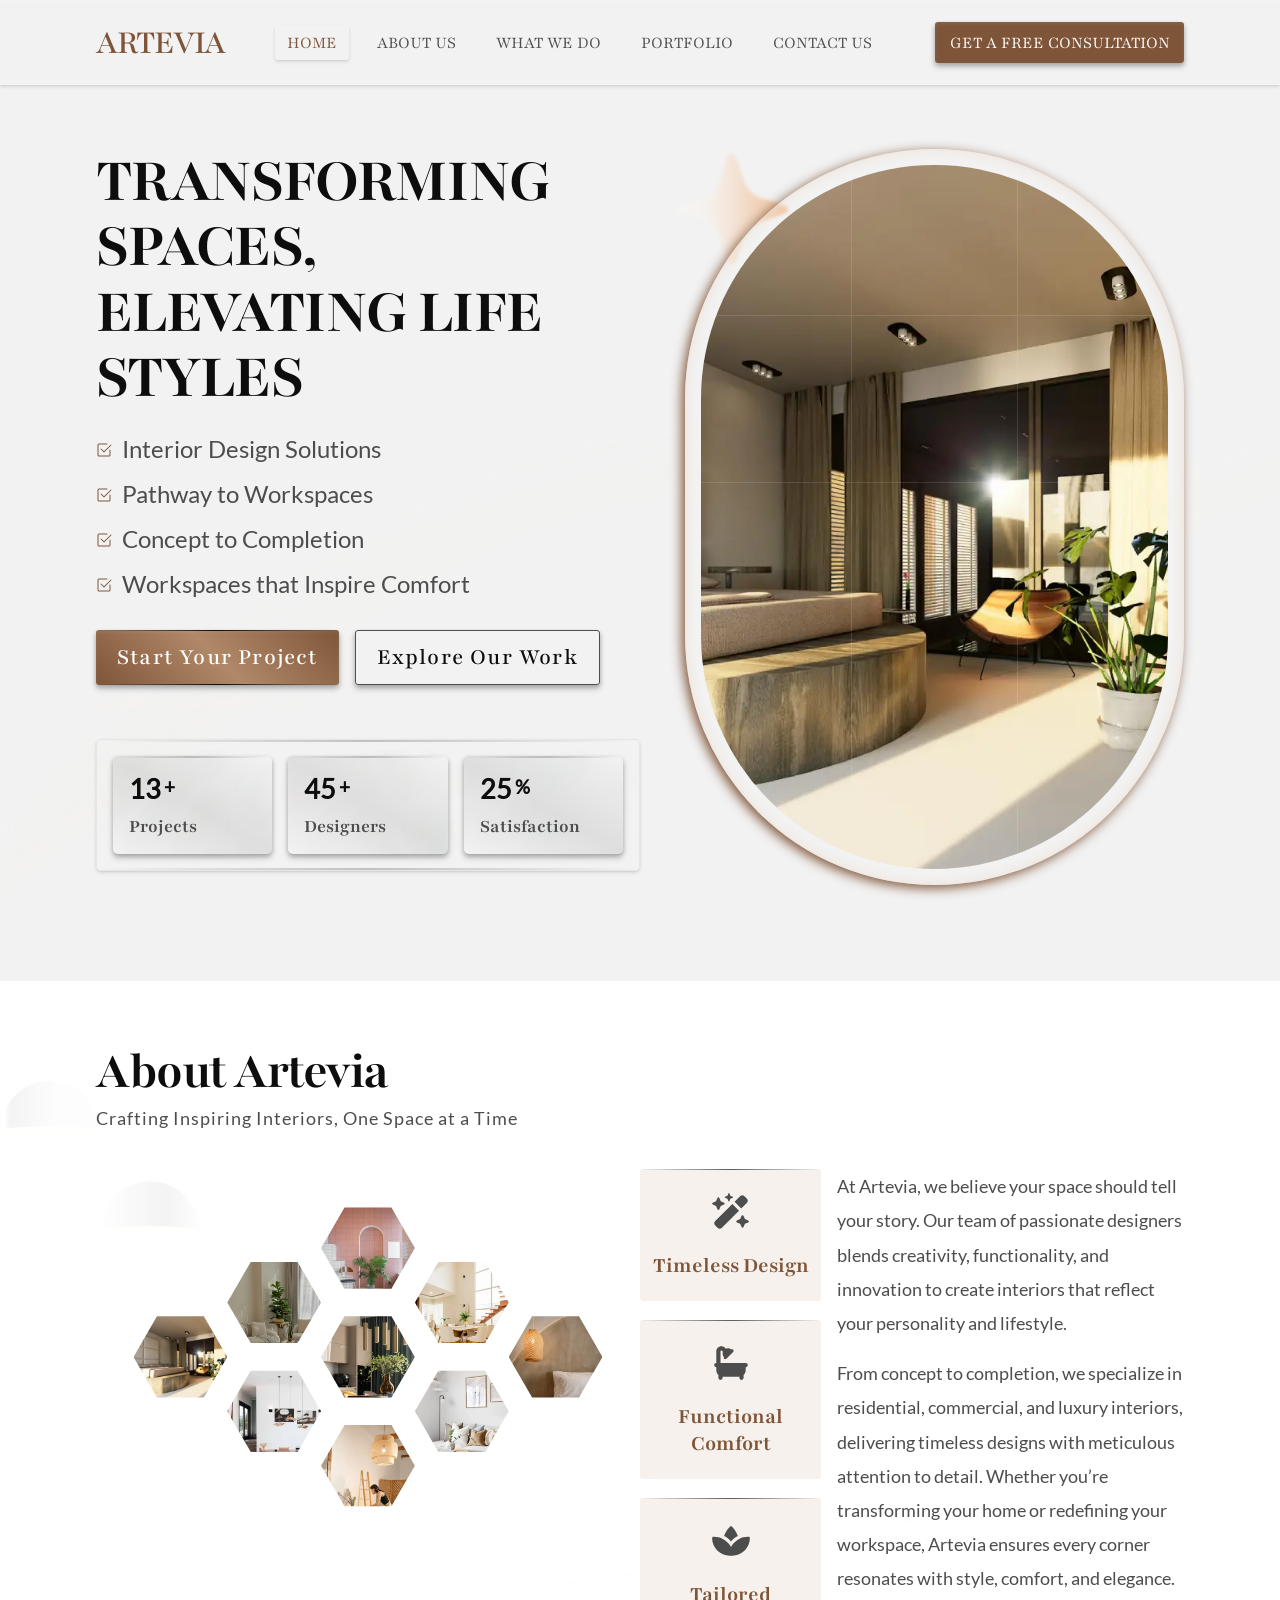
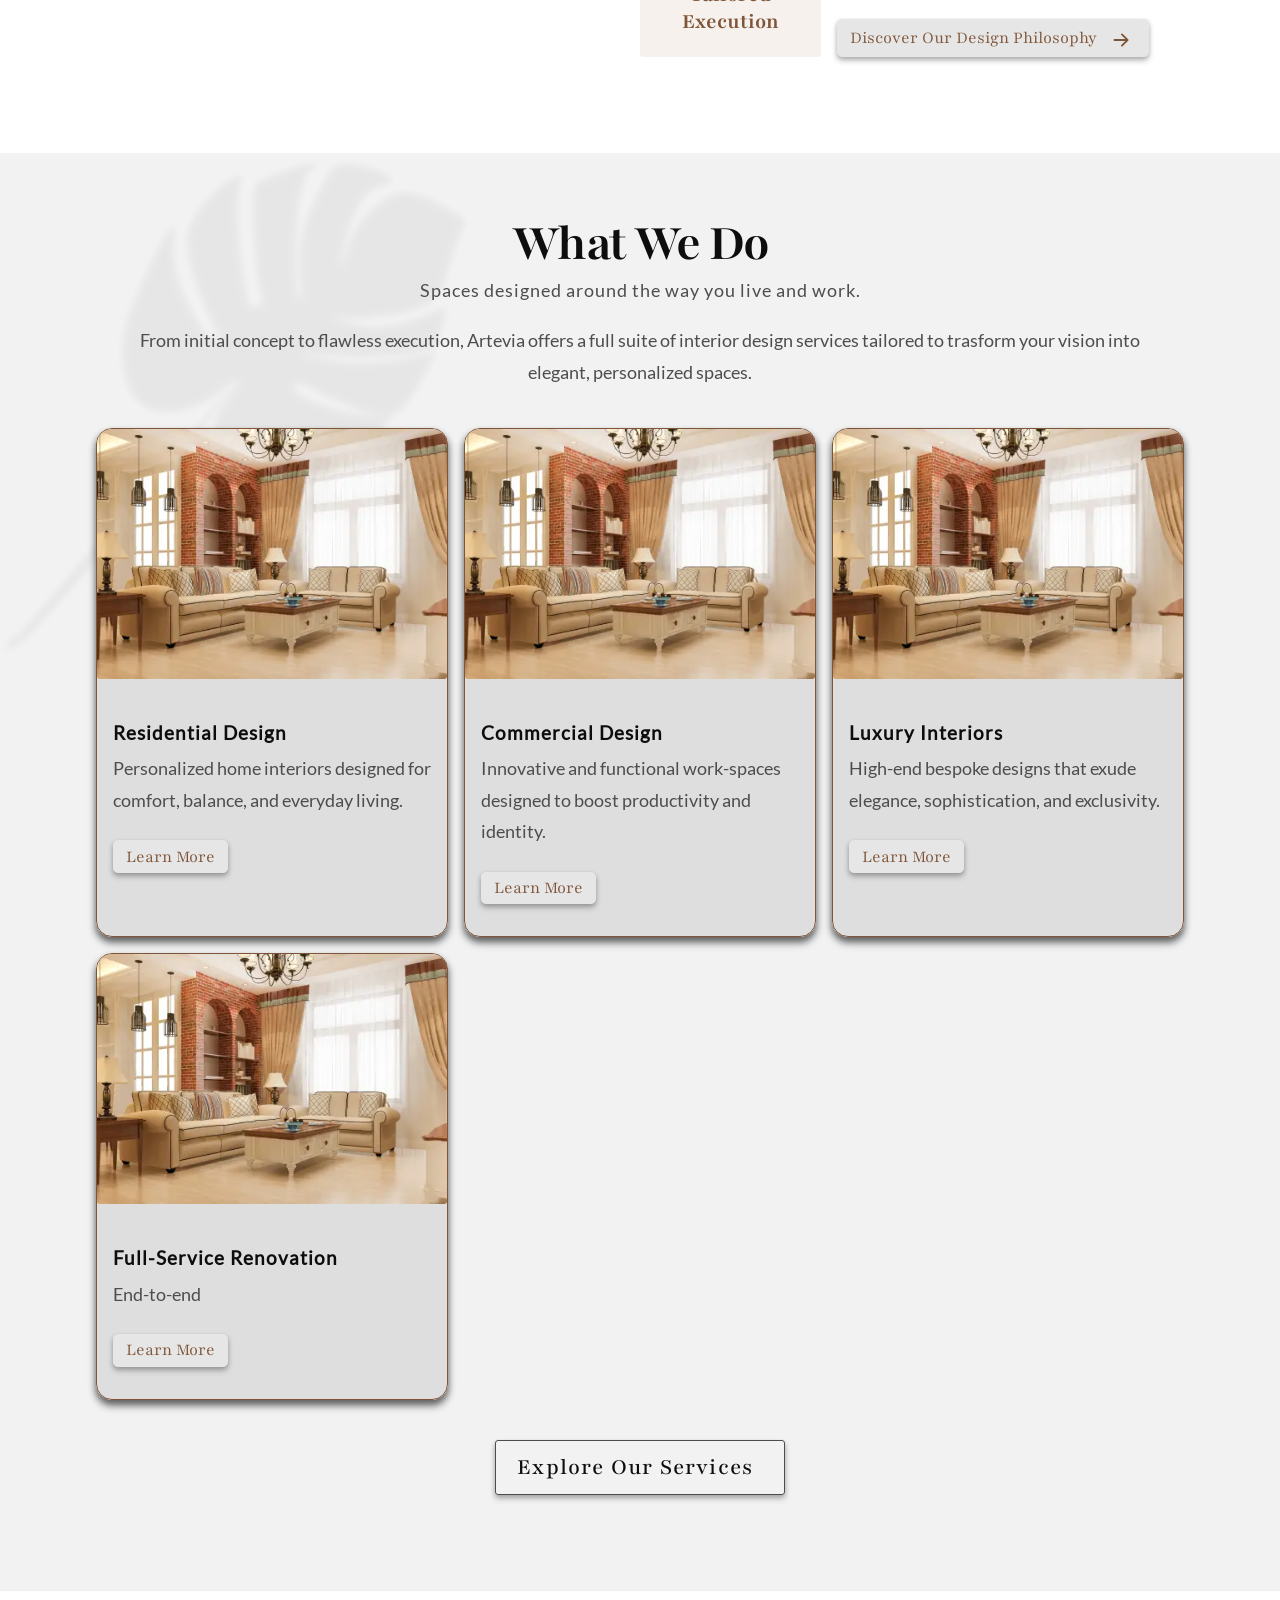
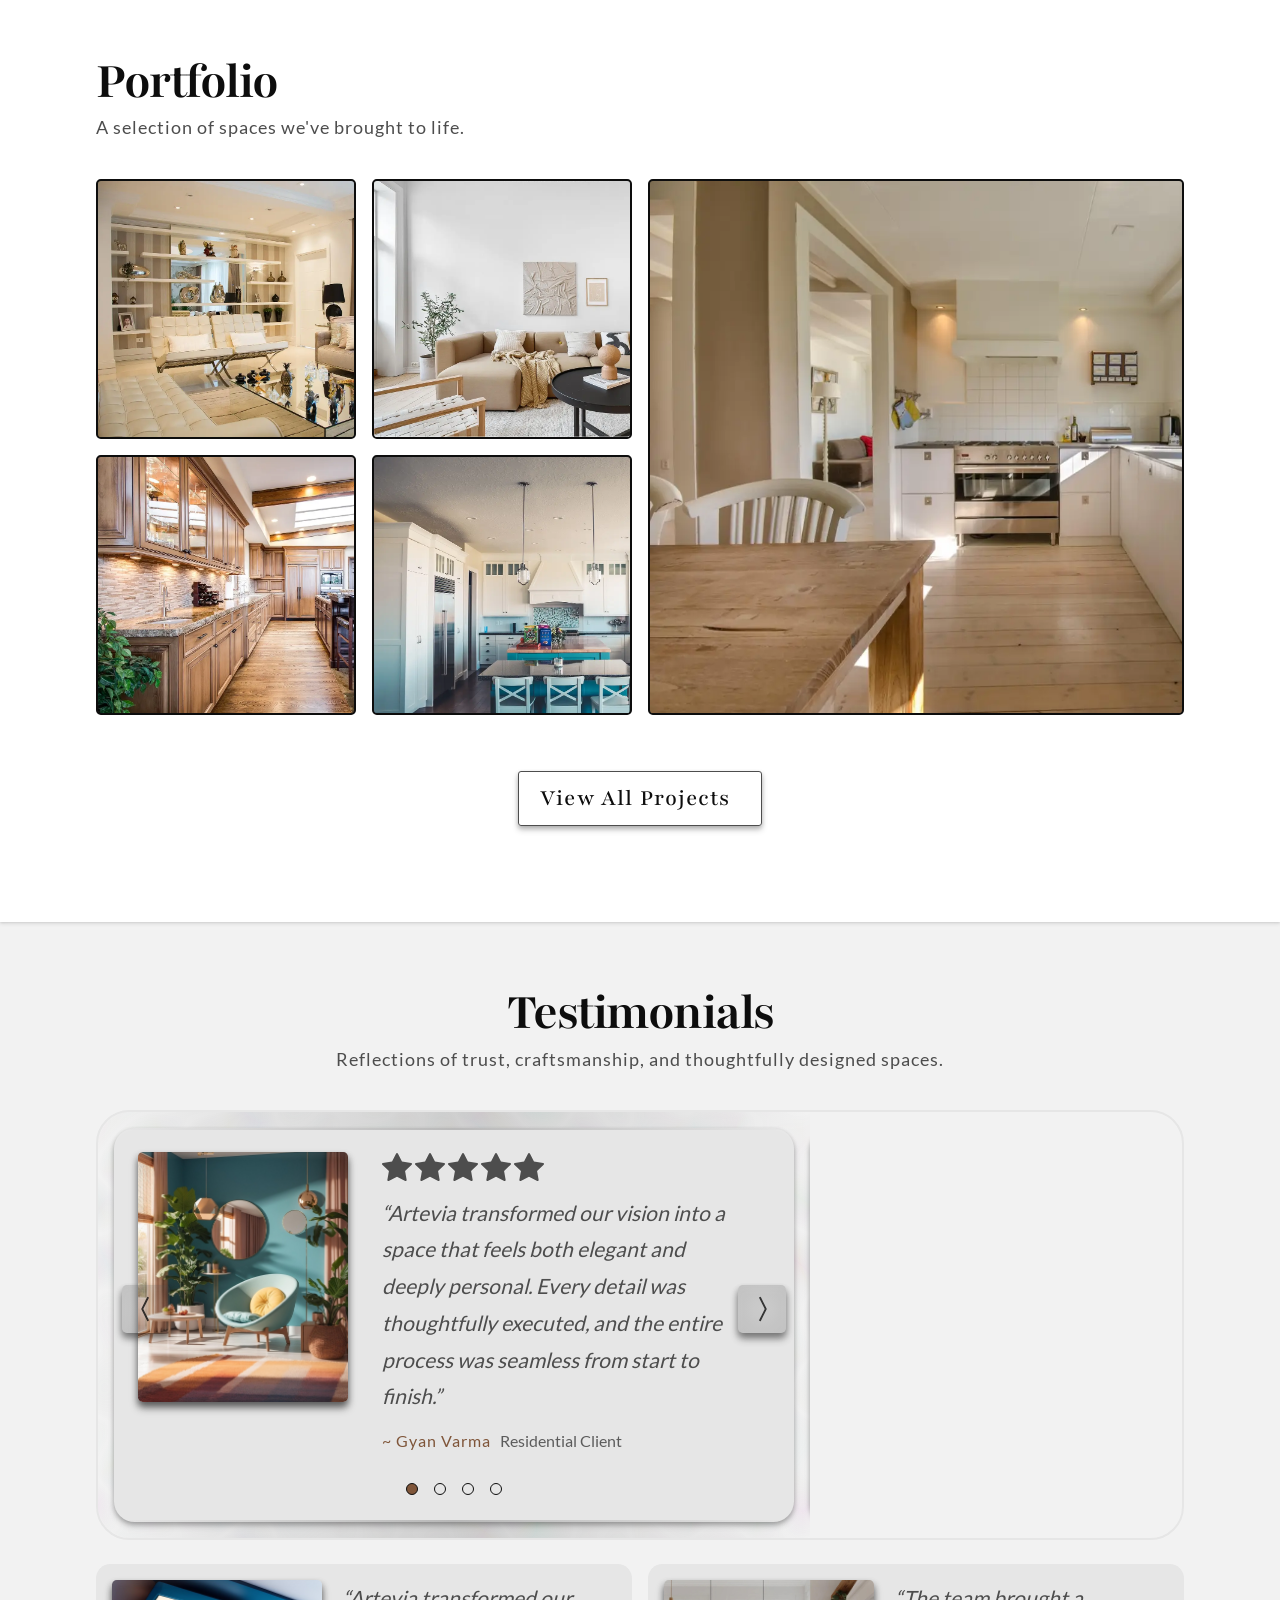
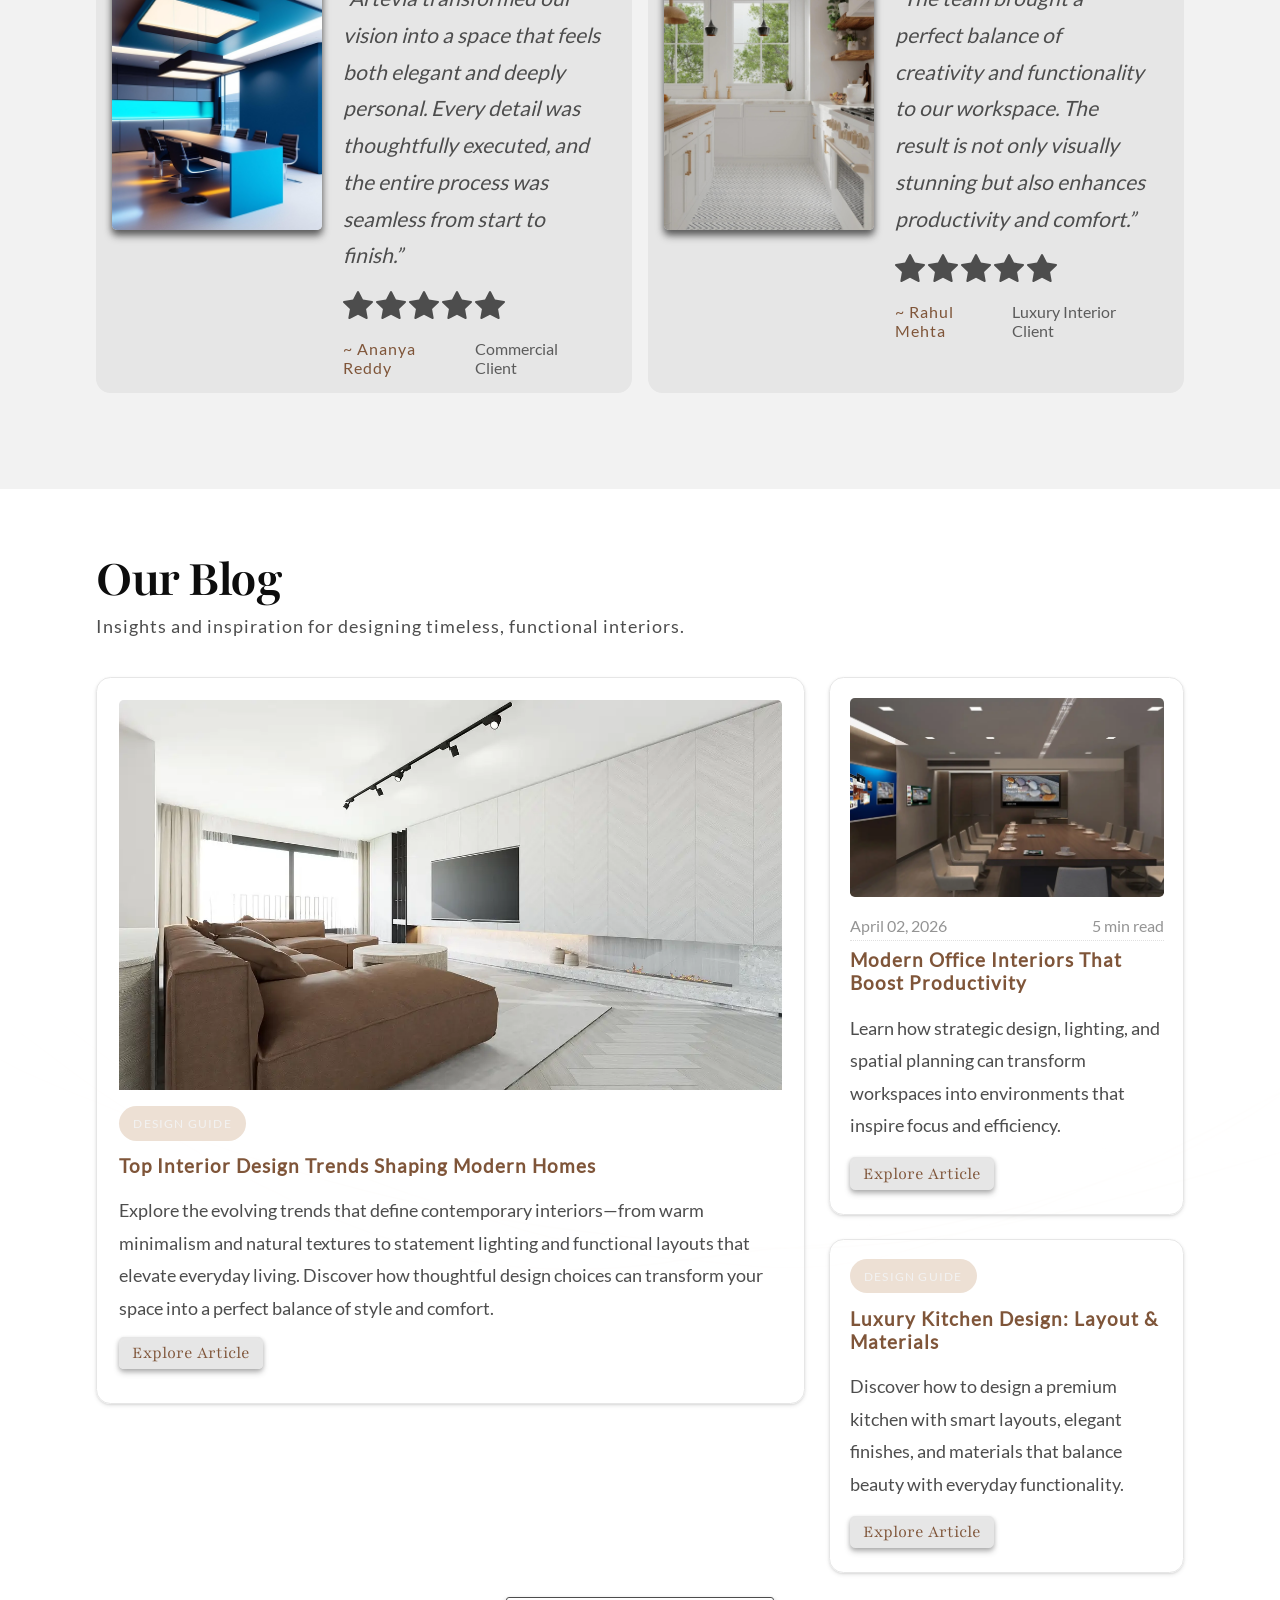
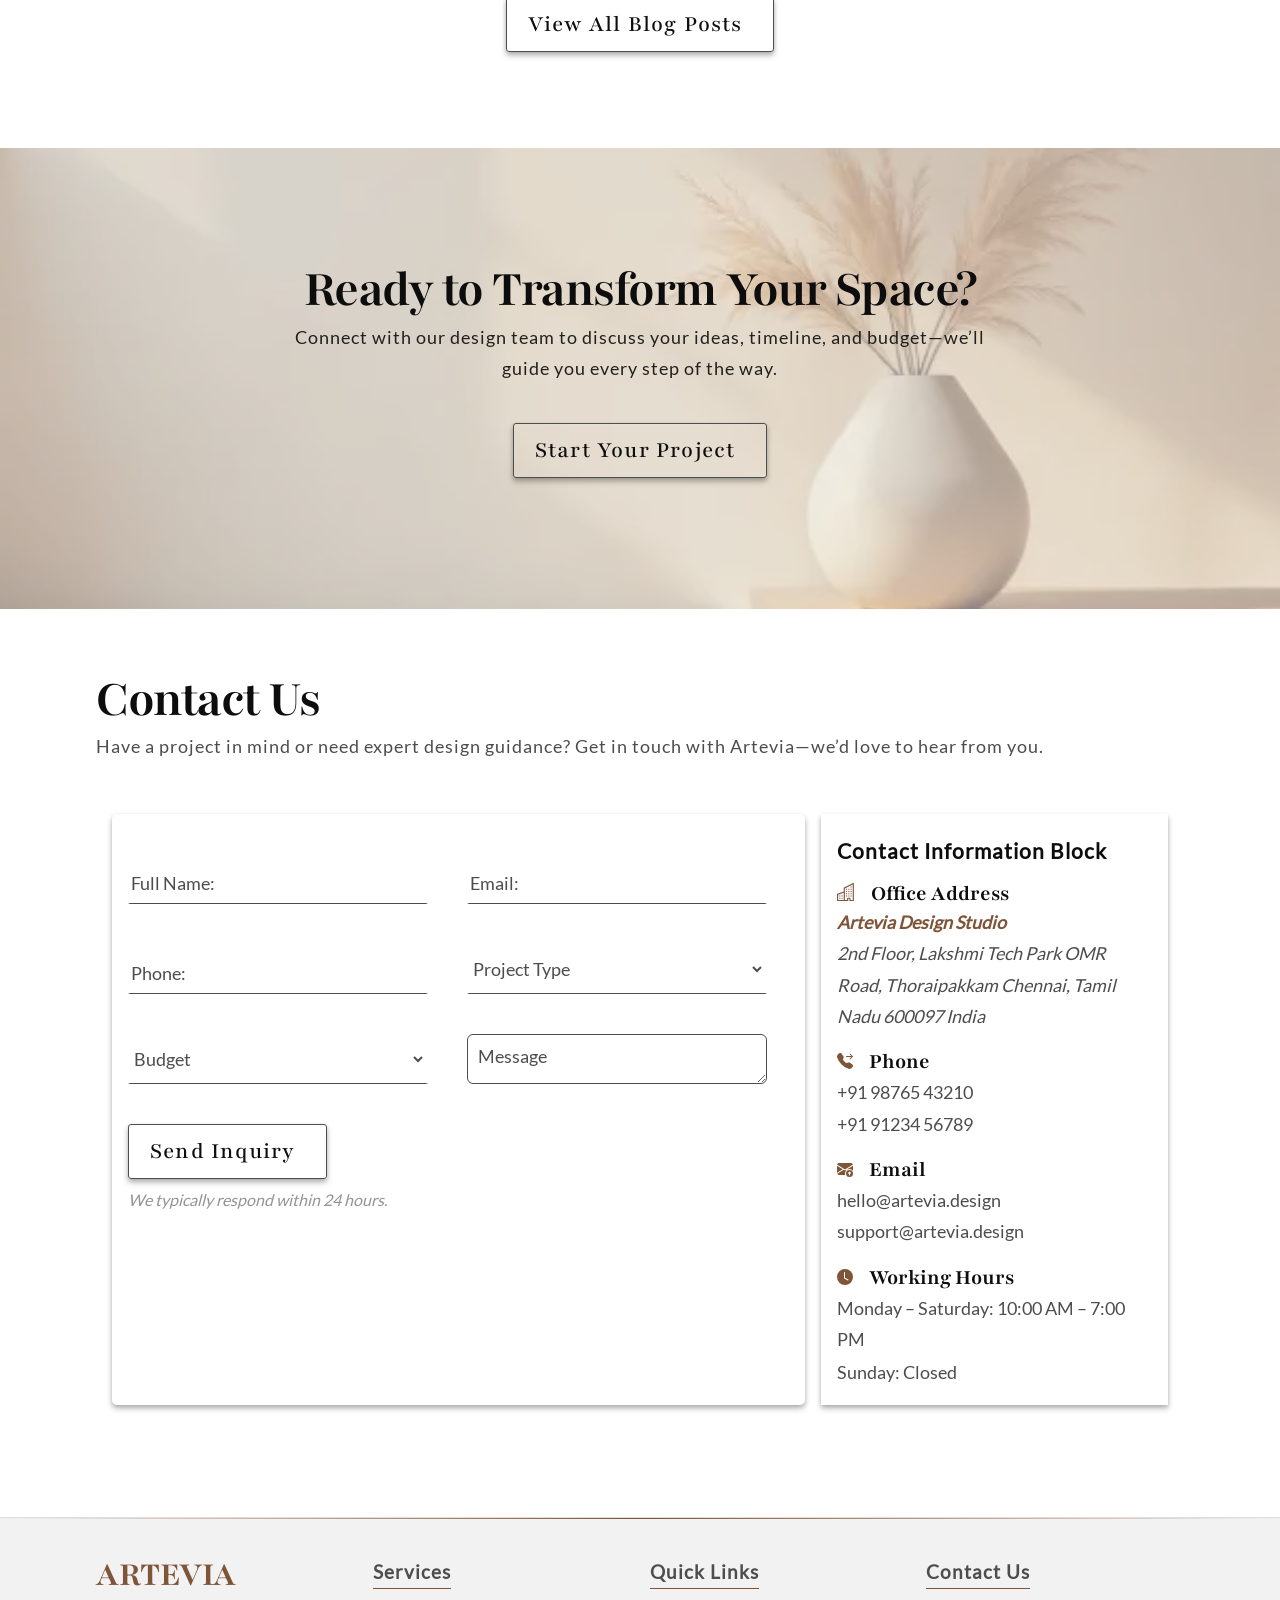
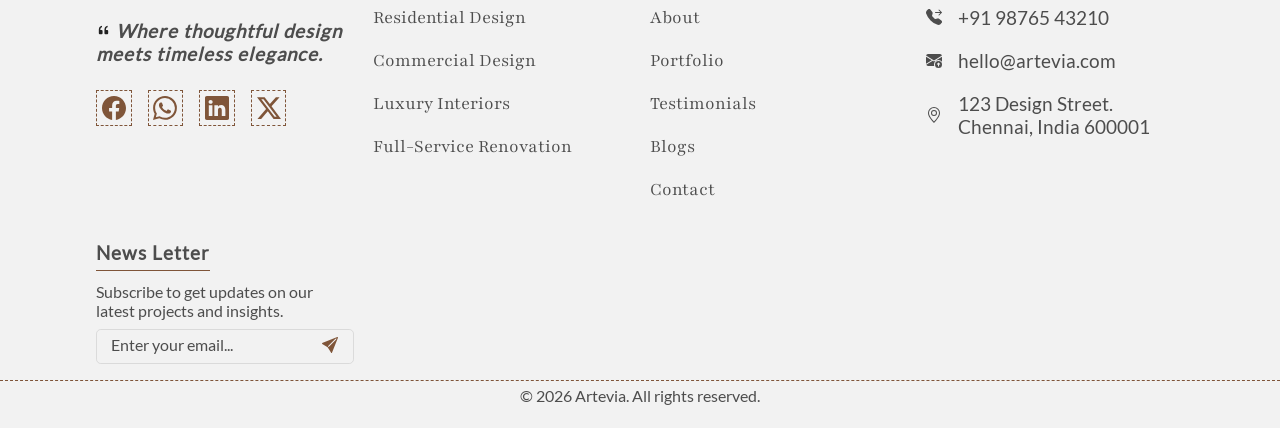
==== index.html @ 98f7b7c8 "service section changes" ====
<!DOCTYPE html>
<html lang="en">

<head>
    <meta charset="UTF-8">
    <meta name="viewport" content="width=device-width, initial-scale=1.0">
    <title>Artevia</title>
    <link rel="shortcut icon" href="./Assets/images/circle.svg" type="image/x-icon" />
    <!-- <link rel="stylesheet" href="./Assets/css/color-scheme.css" /> -->
    <link rel="stylesheet" href="./Assets/css/fonts.css" />
    <link rel="stylesheet" href="./Assets/css/responsive/mobile.css" media="(max-width: 1023px)" />
    <link rel="stylesheet" href="./Assets/css/responsive/desktop.css" media="(min-width: 1024px)" />
    <link rel="stylesheet" href="./Assets/css/style.css" />
    <link rel="stylesheet" href="./Assets/css/color-scheme.css" />
</head>

<body class="theme1">
    <!-- Preloader -->
    <div class="preloader active" aria-hidden="true">
        <div class="plCircle">
            <div class="plCounter">
                <span class="plCounterVal">0</span>
                <span class="plCounterValSymb">%</span>
            </div>
        </div>
    </div>
    <!-- Artevia Template Header -->
    <div class="templateHeader"></div>

        <main>
        <!-- Banner Section -->
        <section class="banner" id="Hero">
        <div class="plDecorElem"></div>
        <div class="bannerContentWrap">
                <div class="bannerDecorElem"></div>
                <header class="bannerTitleWrap">
                    <h1>
                    Transforming 
                     Spaces,<br>
                    Elevating Life Styles
                    </h1>
                </header>
                <ul class="bannerContent">
                    <li><span aria-hidden="true">
                        <svg xmlns="http://www.w3.org/2000/svg" width="16" height="16" fill="currentColor" class="bi bi-check2-square" viewBox="0 0 16 16">
                          <path d="M3 14.5A1.5 1.5 0 0 1 1.5 13V3A1.5 1.5 0 0 1 3 1.5h8a.5.5 0 0 1 0 1H3a.5.5 0 0 0-.5.5v10a.5.5 0 0 0 .5.5h10a.5.5 0 0 0 .5-.5V8a.5.5 0 0 1 1 0v5a1.5 1.5 0 0 1-1.5 1.5z"/>
                          <path d="m8.354 10.354 7-7a.5.5 0 0 0-.708-.708L8 9.293 5.354 6.646a.5.5 0 1 0-.708.708l3 3a.5.5 0 0 0 .708 0"/>
                        </svg>
                    </span>
                    Interior Design Solutions</li>
                    <li><span aria-hidden="true">
                        <svg xmlns="http://www.w3.org/2000/svg" width="16" height="16" fill="currentColor" class="bi bi-check2-square" viewBox="0 0 16 16">
                          <path d="M3 14.5A1.5 1.5 0 0 1 1.5 13V3A1.5 1.5 0 0 1 3 1.5h8a.5.5 0 0 1 0 1H3a.5.5 0 0 0-.5.5v10a.5.5 0 0 0 .5.5h10a.5.5 0 0 0 .5-.5V8a.5.5 0 0 1 1 0v5a1.5 1.5 0 0 1-1.5 1.5z"/>
                          <path d="m8.354 10.354 7-7a.5.5 0 0 0-.708-.708L8 9.293 5.354 6.646a.5.5 0 1 0-.708.708l3 3a.5.5 0 0 0 .708 0"/>
                        </svg>
                    </span>
                        Pathway to Workspaces</li>
                    <li>
                        <span aria-hidden="true">
                        <svg xmlns="http://www.w3.org/2000/svg" width="16" height="16" fill="currentColor" class="bi bi-check2-square" viewBox="0 0 16 16">
                          <path d="M3 14.5A1.5 1.5 0 0 1 1.5 13V3A1.5 1.5 0 0 1 3 1.5h8a.5.5 0 0 1 0 1H3a.5.5 0 0 0-.5.5v10a.5.5 0 0 0 .5.5h10a.5.5 0 0 0 .5-.5V8a.5.5 0 0 1 1 0v5a1.5 1.5 0 0 1-1.5 1.5z"/>
                          <path d="m8.354 10.354 7-7a.5.5 0 0 0-.708-.708L8 9.293 5.354 6.646a.5.5 0 1 0-.708.708l3 3a.5.5 0 0 0 .708 0"/>
                        </svg>
                    </span>
                        Concept to Completion</li>
                    <li>
                        <span aria-hidden="true">
                        <svg xmlns="http://www.w3.org/2000/svg" width="16" height="16" fill="currentColor" class="bi bi-check2-square" viewBox="0 0 16 16">
                          <path d="M3 14.5A1.5 1.5 0 0 1 1.5 13V3A1.5 1.5 0 0 1 3 1.5h8a.5.5 0 0 1 0 1H3a.5.5 0 0 0-.5.5v10a.5.5 0 0 0 .5.5h10a.5.5 0 0 0 .5-.5V8a.5.5 0 0 1 1 0v5a1.5 1.5 0 0 1-1.5 1.5z"/>
                          <path d="m8.354 10.354 7-7a.5.5 0 0 0-.708-.708L8 9.293 5.354 6.646a.5.5 0 1 0-.708.708l3 3a.5.5 0 0 0 .708 0"/>
                        </svg>
                    </span>
                        Workspaces that Inspire Comfort</li>
                </ul>
                <header class="ctaActionControllers mt-24">
                    <a href="#contact" class="primaryctaBtn">
                    Start Your Project
                </a>
                <a class="secondaryctaBtn" href="#portfolio">
                    Explore Our Work
                </a>
                </header>
                <!-- Supporting text -->
                <p class="controllersInfo">
                    Let’s discuss your interior project
                </p>

                <div class="heroMetrics mt-24">
                    <svg viewBox="0 0 1000 200" xmlns="http://www.w3.org/2000/svg" aria-hidden="true">
                            <filter id="noise1" x="0" y="0" width="100%" height="100%">
                                <feTurbulence baseFrequency="0.012" stitchTiles="stitch" />
                            </filter>
                            <rect x="0" y="0" width="1000" height="200" fill="purple" filter="url(#noise1)" />
                    </svg>

                    <div class="metricCounter mc1">
                        <div class="counterData"><span data-count="120" class="counterVal">0</span> <span class="counterText">+</span></div> 
                        <h3>
                            Projects
                        </h3>
                    </div>
                    
                    <div class="metricCounter mc2">
                        <div class="counterData"><span data-count="45" class="counterVal">0</span> <span class="counterText">+</span></div> 
                        <h3>
                            Designers
                        </h3>
                    </div>
                    

                    <div class="metricCounter mc3">
                        <div class="counterData"><span data-count="98" class="counterVal">0</span> <span class="counterText">%</span></div> 
                        <h3>
                            Satisfaction
                        </h3>
                    </div>
                </div>

            </div>
            <div class="bannerImage">
                <picture>
                    <source media="(max-width: 600px)" srcset="./Assets/images/banner-large1.webp" fetchpriority="high">
                    <img src="./Assets/images/banner-large1.webp" width="100%" aspect-ratio="16 / 9" alt="Interior design hero banner" fetchpriority="high">
                </picture>
                <!-- Decorative grid lines -->
                <div class="gridLines" aria-hidden="true">
                    <div class="vertilines">
                        <div class="line line1"></div>
                        <div class="line line2"></div>
                    </div>
                    <div class="hrlines">
                        <div class="line line1"></div>
                        <div class="line line2"></div>
                    </div>
                </div>
            </div>
        </section>
        
        <!-- About Section -->
        <section class="about ThemeBg-Light" id="about">
            <div class="decorLamps" aria-hidden="true">
                <svg id="ArteviaLamps" width="300px" height="300px" xmlns="http://www.w3.org/2000/svg" viewBox="0 0 300 300">
                        <defs>
                            <!-- lamp finishing -->
                             <linearGradient id="lampFinishing">
                                <stop offset="5%" stop-color="#fff9ed" id="stop1"/>
                                <stop offset="10%" stop-color="#fff9ed" id="stop2"/>
                                <stop offset="60%" stop-color="#fff2d4" id="stop3"/>
                             </linearGradient>
                             <!-- lamp2 finishing -->
                             <linearGradient id="lampFinishing2">
                                <stop offset="1%" stop-color="#fff9ed"  id="stop1"/>
                                <stop offset="65%" stop-color="#fff9ed"   id="stop2"/>
                                <stop offset="100%" stop-color="#fff2d4"  id="stop3" />
                             </linearGradient>
                             <!-- lamp stroke -->
                             <linearGradient id="lampStroke">
                                <stop offset="5%" stop-color="#fff9ed" id="stop1"/>
                                <stop offset="10%" stop-color="#fff2d4"  id="stop2"/>
                                <stop offset="60%" stop-color="#ffe0a9"  id="stop3"/>
                             </linearGradient>
                            <!-- lamp lighting -->
                             <!-- <filter id="lightFilter">
                                 <feSpecularLighting
                                   result="specOut" 
                                   surfaceScale="1"
                                   specularExponent="20"
                                   lighting-color="#fff">
                                   <fePointLight x="50" y="75" z="20" />
                                 </feSpecularLighting>
                                 <feComposite
                                   in="SourceGraphic"
                                   in2="specOut"
                                   operator="arithmetic"
                                   k1="0"
                                   k2="1"
                                   k3="1"
                                   k4="0" />
                                 </filter> -->
                              </defs>
                        <!-- Artevia lamp1 -->
                        <line x1="50" y1="0" x2="50" y2="100" stroke="#ccc3" stroke-width="2" />
                        <path d="M 0 150 A 10 10 0 1 1 100 150" fill="url(#lampFinishing)"  stroke="url(#lampStroke)" stroke-width="0" filter="url(#lightFilter)" />
                        <ellipse cx="50" cy="150" rx="50" ry="5" fill="#fff9ed" id="lampBottom"/>

                        <!-- Artevia lamp2 -->
                        <line x1="150" y1="0" x2="150" y2="200" stroke="#ccc3" stroke-width="2" />
                        <path d="M 100 250 A 10 10 0 1 1 200 250" fill="url(#lampFinishing2)"  stroke="url(#lampStroke)" stroke-width="1" filter="url(#lightFilter)" />
                        <ellipse cx="150" cy="250" rx="50" ry="5" fill="#fff2d4" id="lampBottom"/>
                    </svg>
            </div>
            <header class="titleWrap">
                <h2>About Artevia</h2>
                <p class="titleCaption">
                    Crafting Inspiring Interiors, One Space at a Time
                </p>
            </header>
              <div class="aboutRow mt-24">
                <div class="aboutCol aboutImageCol">
                    <div class="aboutImageWrap settingUp">
                        <div class="hexagon">
                            <img src="./Assets/images/banner.webp" alt="Interior design showcase" loading="lazy">
                        </div>

                        <div class="hexagon">
                            <img src="./Assets/images/about/thumb2.webp" alt="Interior design showcase" loading="lazy">
                        </div>

                        <div class="hexagon">
                            <img src="./Assets/images/about/thumb4.webp" alt="Interior design showcase" loading="lazy">
                        </div>

                        <div class="hexagon">
                            <img src="./Assets/images/about/thumb3.webp" alt="Interior design showcase" loading="lazy">
                        </div>

                        <div class="hexagon">
                            <img src="./Assets/images/about/thumb5.webp" alt="Interior design showcase" loading="lazy">
                        </div>

                        <div class="hexagon">
                            <img src="./Assets/images/about/thumb7.webp" alt="Interior design showcase" loading="lazy">
                        </div>

                        <div class="hexagon">
                            <img src="./Assets/images/about/thumb6.webp" alt="Interior design showcase" loading="lazy">
                        </div>

                        <div class="hexagon">
                            <img src="./Assets/images/about/thumb8.webp" alt="Interior design showcase" loading="lazy">
                        </div>

                        <div class="hexagon">
                            <img src="./Assets/images/about/thumb9.webp" alt="Interior design showcase" loading="lazy">
                        </div>
                    </div>
                </div>

                <div class="aboutCol aboutCountersCol">
                    <div class="aboutCounters">
                        <div class="aboutCounter active">
                            <div class="counterIcon test">
                            <svg xmlns="http://www.w3.org/2000/svg" viewBox="0 0 640 640"><!--!Font Awesome Free 7.2.0 by @fontawesome - https://fontawesome.com License - https://fontawesome.com/license/free Copyright 2026 Fonticons, Inc.--><path fill="#441b06" d="M295.4 37L310.2 73.8L347 88.6C350 89.8 352 92.8 352 96C352 99.2 350 102.2 347 103.4L310.2 118.2L295.4 155C294.2 158 291.2 160 288 160C284.8 160 281.8 158 280.6 155L265.8 118.2L229 103.4C226 102.2 224 99.2 224 96C224 92.8 226 89.8 229 88.6L265.8 73.8L280.6 37C281.8 34 284.8 32 288 32C291.2 32 294.2 34 295.4 37zM142.7 105.7L164.2 155.8L214.3 177.3C220.2 179.8 224 185.6 224 192C224 198.4 220.2 204.2 214.3 206.7L164.2 228.2L142.7 278.3C140.2 284.2 134.4 288 128 288C121.6 288 115.8 284.2 113.3 278.3L91.8 228.2L41.7 206.7C35.8 204.2 32 198.4 32 192C32 185.6 35.8 179.8 41.7 177.3L91.8 155.8L113.3 105.7C115.8 99.8 121.6 96 128 96C134.4 96 140.2 99.8 142.7 105.7zM496 368C502.4 368 508.2 371.8 510.7 377.7L532.2 427.8L582.3 449.3C588.2 451.8 592 457.6 592 464C592 470.4 588.2 476.2 582.3 478.7L532.2 500.2L510.7 550.3C508.2 556.2 502.4 560 496 560C489.6 560 483.8 556.2 481.3 550.3L459.8 500.2L409.7 478.7C403.8 476.2 400 470.4 400 464C400 457.6 403.8 451.8 409.7 449.3L459.8 427.8L481.3 377.7C483.8 371.8 489.6 368 496 368zM492 64C503 64 513.6 68.4 521.5 76.2L563.8 118.5C571.6 126.4 576 137 576 148C576 159 571.6 169.6 563.8 177.5L475.6 265.7L374.3 164.4L462.5 76.2C470.4 68.4 481 64 492 64zM76.2 462.5L340.4 198.3L441.7 299.6L177.5 563.8C169.6 571.6 159 576 148 576C137 576 126.4 571.6 118.5 563.8L76.2 521.5C68.4 513.6 64 503 64 492C64 481 68.4 470.4 76.2 462.5z"/></svg>
                            </div>
                            <div class="counterDesc">
                                
                                <h3>Timeless Design</h3>
                            </div>
                        </div>
                        <div class="aboutCounter">
                            <div class="counterIcon">
                                <svg xmlns="http://www.w3.org/2000/svg" viewBox="0 0 640 640"><!--!Font Awesome Free 7.2.0 by @fontawesome - https://fontawesome.com License - https://fontawesome.com/license/free Copyright 2026 Fonticons, Inc.--><path fill="#441b06" d="M160 141.3C160 134 165.9 128 173.3 128C176.8 128 180.2 129.4 182.7 131.9L197.6 146.8C194 155.9 192.1 165.7 192.1 176C192.1 195.9 199.3 214 211.3 228C206 237.2 207.3 249.1 215.1 257C224.5 266.4 239.7 266.4 249 257L353 153C362.4 143.6 362.4 128.4 353 119.1C345.2 111.2 333.2 110 324 115.3C310 103.3 291.9 96.1 272 96.1C261.7 96.1 251.8 98.1 242.8 101.6L227.9 86.6C213.4 72.1 193.7 64 173.3 64C130.6 64 96 98.6 96 141.3L96 320C78.3 320 64 334.3 64 352C64 369.7 78.3 384 96 384L96 432C96 460.4 108.4 486 128 503.6L128 544C128 561.7 142.3 576 160 576C177.7 576 192 561.7 192 544L192 528L448 528L448 544C448 561.7 462.3 576 480 576C497.7 576 512 561.7 512 544L512 503.6C531.6 486 544 460.5 544 432L544 384C561.7 384 576 369.7 576 352C576 334.3 561.7 320 544 320L160 320L160 141.3z"/></svg>
                                </div>
                            <div class="counterDesc">
                                <h3>Functional Comfort</h3>
                            </div>
                        </div>
                        <div class="aboutCounter">
                            <div class="counterIcon">
                                <svg xmlns="http://www.w3.org/2000/svg" viewBox="0 0 640 640"><!--!Font Awesome Free 7.2.0 by @fontawesome - https://fontawesome.com License - https://fontawesome.com/license/free Copyright 2026 Fonticons, Inc.--><path fill="#441b06" d="M201.7 291.5C236 310.2 266.2 335.6 290.5 366C301.6 379.9 311.5 394.9 319.9 410.8C328.4 394.9 338.2 380 349.3 366C373.6 335.5 403.8 310.1 438.1 291.5C479.8 268.8 527.5 256 577.8 256L587.7 256C598.8 256 607.8 265 607.8 276.1C607.8 424.1 487.9 544 339.9 544L299.7 544C151.9 544 32 424.1 32 276.1C32 265 41 256 52.1 256L62 256C112.4 256 160.1 268.8 201.7 291.5zM335.9 102C352.8 117.9 397.3 165.4 424.9 244.3C384.8 264.5 349.1 292.5 320 326.4C290.8 292.5 255.2 264.6 215.1 244.3C242.7 165.4 287.3 117.9 304.1 102C308.4 97.9 314.1 96 320 96C325.9 96 331.6 98 335.9 102z"/></svg>
                            </div>
                            <div class="counterDesc">
                                <h3>Tailored Execution</h3>
                            </div>
                        </div>
                    </div>
                </div>

                <div class="aboutCol">
                    <div class="aboutContent">
                        <p class="aboutFixedContent">
                            At Artevia, we believe your space should tell your story. Our team of passionate designers blends creativity, functionality, and innovation to create interiors that reflect your personality and lifestyle.
                            <br>
                            <span class="paraMargin"></span>
                            From concept to completion, we specialize in residential, commercial, and luxury interiors, delivering timeless designs with meticulous attention to detail. Whether you’re transforming your home or redefining
                            your workspace, Artevia ensures every corner resonates with style, comfort, and elegance.
                            
                            <!-- <p>
                            We take a collaborative approach, listening closely to your vision and translating it into thoughtfully curated spaces that balance aesthetics with practicality. By combining high-quality materials, smart planning, and refined craftsmanship, we create environments that are not only visually striking but also deeply livable.
                            Every project is guided by purpose, precision, and passion—resulting in interiors that stand the test of time while evolving seamlessly with your needs. At Artevia, design isn’t just about how a space looks; it’s about how it feels, functions, and inspires every day.
                        </p> -->
                        </p>


       




                        <div class="LrnMore mt-24">
                            <a href="./about.html" class="card-btn">Discover Our Design Philosophy 
                                <svg xmlns="http://www.w3.org/2000/svg" width="16" height="16" fill="#7e3810" class="bi bi-arrow-right-short" viewBox="0 0 16 16">
                                    <path fill-rule="evenodd" d="M4 8a.5.5 0 0 1 .5-.5h5.793L8.146 5.354a.5.5 0 1 1 .708-.708l3 3a.5.5 0 0 1 0 .708l-3 3a.5.5 0 0 1-.708-.708L10.293 8.5H4.5A.5.5 0 0 1 4 8"/>
                                </svg>
                            </a>
                        </div>
                    </div>
                </div>



              </div>
        </section>

        <!-- Services Section -->
        <section class="services" id="services">
              <header class="titleWrap  t-center">
                <h2>What We Do</h2>
                <p class="titleCaption">
                    Spaces designed around the way you live and work.
                </p>
                <p class="titleDescription mt-24">
                    From initial concept to flawless execution, Artevia offers a full suite of interior design services tailored to trasform your vision into elegant, personalized spaces.
                </p>
            </header>
            <div class="servicesGrid mt-24">

                <article class="serviceCard featured">
                    <div class="cardRow">
                        <div class="serviceCardImage">
                            <img src="./Assets/images/services/residential.webp" alt="Artevia Services" />
                        </div>
                        <div class="serviceCardContent">
                            <h3 class="serviceName titleCaption">Residential Design</h3>
                            <p>

                                Personalized home interiors designed for comfort, balance, and everyday living.
                            </p>

                            <div class="LrnMore mt-24">
                                <a href="./services.html" class="card-btn">Learn More <span></span></a>
                            </div>
                        </div>
                    </div>
                </article>

                <article class="serviceCard">
                    <div class="cardRow">
                        <div class="serviceCardImage">
                            <img src="./Assets/images/services/residential.webp" alt="Artevia Services" />
                        </div>
                        <div class="serviceCardContent">
                            <h3 class="serviceName titleCaption">Commercial Design</h3>
                            <p>
                                Innovative and functional work-spaces designed to boost productivity and identity.
                            </p>

                            <div class="LrnMore mt-24">
                                <a href="./services.html" class="card-btn">Learn More <span></span></a>
                            </div>
                        </div>
                    </div>
                </article>

                <article class="serviceCard">
                    <div class="cardRow">
                        <div class="serviceCardImage">
                            <img src="./Assets/images/services/residential.webp" alt="Artevia Services" />
                        </div>
                        <div class="serviceCardContent">
                            <h3 class="serviceName titleCaption">Luxury Interiors</h3>
                            <p>
                                High-end bespoke designs that exude elegance, sophistication, and exclusivity.
                            </p>

                            <div class="LrnMore mt-24">
                                <a href="./services.html" class="card-btn">Learn More <span></span></a>
                            </div>
                        </div>
                    </div>
                </article>

                <article class="serviceCard">
                    <div class="cardRow">
                        <div class="serviceCardImage">
                            <img src="./Assets/images/services/residential.webp" alt="Artevia Services" />
                        </div>
                        <div class="serviceCardContent">
                            <h3 class="serviceName titleCaption">Full-Service Renovation</h3>
                            <p>
                                End-to-end
                            </p>

                            <div class="LrnMore mt-24">
                                <a href="./services.html" class="card-btn">Learn More <span></span></a>
                            </div>
                        </div>
                    </div>
                </article>
            </div>

            <div class="learMoreCTA ctaActionControllers mt-24">
                <a class="secondaryctaBtn LrnMore mt-16" href="./services.html">
                    Explore Our Services<span></span>
                </a>
            </div>
        </section>

        <!-- Portfolio Section -->
        <section class="portfolio ThemeBg-Light" id="portfolio">
            <header class="titleWrap">
                <h2>Portfolio</h2>
                <p class="titleCaption">
                    A selection of spaces we've brought to life.
                </p>
            </header>
            <div class="lightBoxViewGrid mt-24">
                <div class="lightBoxImageGridWrap">
                    <div class="lightBoxImageWrap lightBoxImage" data-src="./Assets/images/portfolio/thumb11.webp"></div>
                    <div class="lightBoxImageWrap lightBoxImage" data-src="./Assets/images/portfolio/thumb2.webp"></div>
                    <div class="lightBoxImageWrap lightBoxImage" data-src="./Assets/images/portfolio/thumb3.webp"></div>
                    <div class="lightBoxImageWrap lightBoxImage" data-src="./Assets/images/portfolio/thumb4.webp"></div>
                </div>
                <div class="lightBoxImageWrap lightBoxImage" data-src="./Assets/images/portfolio/thumb5.webp"></div>
                <div class="lightBoxImageWrap lightBoxImage hiddenImage" data-src="./Assets/images/portfolio/thumb6.webp"></div>


                <div class="lightBoxImageWrap lightBoxImage hiddenImage" data-src="./Assets/images/portfolio/thumb7.webp"></div>
                <div class="lightBoxImageGridWrap">
                    <div class="lightBoxImageWrap lightBoxImage hiddenImage" data-src="./Assets/images/portfolio/thumb8.webp"></div>
                    <div class="lightBoxImageWrap lightBoxImage hiddenImage" data-src="./Assets/images/portfolio/thumb9.webp"></div>
                    <div class="lightBoxImageWrap lightBoxImage hiddenImage" data-src="./Assets/images/portfolio/thumb10.webp"></div>
                    <div class="lightBoxImageWrap lightBoxImage hiddenImage" data-src="./Assets/images/portfolio/thumb11.webp"></div>
                </div>
                <div class="lightBoxImageWrap lightBoxImage hiddenImage" data-src="./Assets/images/portfolio/thumb12.webp"></div>
            </div>
            <div class="learMoreCTA ctaActionControllers mt-24">
                    <a class="secondaryctaBtn LrnMore mt-16" href="javascript:void(0)" id="showProjects">
                        View All Projects<span></span>
                    </a>
                </div>

        </section>

        <!-- Testimonials Section -->
             <section class="testimonials">
            <header class="titleWrap t-center">
                <h2>Testimonials</h2>
                <p class="titleCaption">
                    Reflections of trust, craftsmanship, and thoughtfully designed spaces.
                </p>
            </header>
            <div class="testimonialRow mt-24">
            <div class="testmonialStageWrap">
                        <svg viewBox="0 0 1000 600" xmlns="http://www.w3.org/2000/svg" aria-hidden="true" id="testimonialCardsGlass">
                            <filter id="noise1" x="0" y="0" width="100%" height="100%">
                                <feTurbulence baseFrequency="0.012" stitchTiles="stitch" />
                            </filter>
                            <rect x="0" y="0" width="1000" height="600" fill="purple" filter="url(#noise1)" />
                    </svg>
                <div class="testimonialCardPrev">
                    <svg xmlns="http://www.w3.org/2000/svg" width="30" height="30" fill="currentColor" class="bi bi-chevron-compact-left" viewBox="0 0 16 16">
                        <path fill-rule="evenodd" d="M9.224 1.553a.5.5 0 0 1 .223.67L6.56 8l2.888 5.776a.5.5 0 1 1-.894.448l-3-6a.5.5 0 0 1 0-.448l3-6a.5.5 0 0 1 .67-.223"/>
                    </svg>
                </div>
                                
                <div class="testimonialCardsStage">
                    <div class="testimonialCards" id="testimonialCards">
                        <div class="testimonialCard" id="testimonialCard1">
                            <div class="testCardImg image1"></div>
                            <div class="testCardContent">
                                <div class="profileRating">
                                    <div class="start">
                                        <svg xmlns="http://www.w3.org/2000/svg" width="16" height="16" fill="currentColor" class="bi bi-star-fill" viewBox="0 0 16 16">
                                            <path d="M3.612 15.443c-.386.198-.824-.149-.746-.592l.83-4.73L.173 6.765c-.329-.314-.158-.888.283-.95l4.898-.696L7.538.792c.197-.39.73-.39.927 0l2.184 4.327 4.898.696c.441.062.612.636.282.95l-3.522 3.356.83 4.73c.078.443-.36.79-.746.592L8 13.187l-4.389 2.256z"/>
                                        </svg>
                                        <svg xmlns="http://www.w3.org/2000/svg" width="16" height="16" fill="currentColor" class="bi bi-star-fill" viewBox="0 0 16 16">
                                            <path d="M3.612 15.443c-.386.198-.824-.149-.746-.592l.83-4.73L.173 6.765c-.329-.314-.158-.888.283-.95l4.898-.696L7.538.792c.197-.39.73-.39.927 0l2.184 4.327 4.898.696c.441.062.612.636.282.95l-3.522 3.356.83 4.73c.078.443-.36.79-.746.592L8 13.187l-4.389 2.256z"/>
                                        </svg>
                                        <svg xmlns="http://www.w3.org/2000/svg" width="16" height="16" fill="currentColor" class="bi bi-star-fill" viewBox="0 0 16 16">
                                            <path d="M3.612 15.443c-.386.198-.824-.149-.746-.592l.83-4.73L.173 6.765c-.329-.314-.158-.888.283-.95l4.898-.696L7.538.792c.197-.39.73-.39.927 0l2.184 4.327 4.898.696c.441.062.612.636.282.95l-3.522 3.356.83 4.73c.078.443-.36.79-.746.592L8 13.187l-4.389 2.256z"/>
                                        </svg>
                                        <svg xmlns="http://www.w3.org/2000/svg" width="16" height="16" fill="currentColor" class="bi bi-star-fill" viewBox="0 0 16 16">
                                            <path d="M3.612 15.443c-.386.198-.824-.149-.746-.592l.83-4.73L.173 6.765c-.329-.314-.158-.888.283-.95l4.898-.696L7.538.792c.197-.39.73-.39.927 0l2.184 4.327 4.898.696c.441.062.612.636.282.95l-3.522 3.356.83 4.73c.078.443-.36.79-.746.592L8 13.187l-4.389 2.256z"/>
                                        </svg>
                                        <svg xmlns="http://www.w3.org/2000/svg" width="16" height="16" fill="currentColor" class="bi bi-star-fill" viewBox="0 0 16 16">
                                            <path d="M3.612 15.443c-.386.198-.824-.149-.746-.592l.83-4.73L.173 6.765c-.329-.314-.158-.888.283-.95l4.898-.696L7.538.792c.197-.39.73-.39.927 0l2.184 4.327 4.898.696c.441.062.612.636.282.95l-3.522 3.356.83 4.73c.078.443-.36.79-.746.592L8 13.187l-4.389 2.256z"/>
                                        </svg>
                                    </div>
                                </div>
                                <p>
                                     “Artevia transformed our vision into a space that feels both elegant and deeply personal. Every detail was thoughtfully executed, and the entire process was seamless from start to finish.”
                                </p>
                                <div class="contentProfile mt-16">
                                    <span id="testReview">~ Gyan Varma</span>
                                    <span id="reviewerInfo">Residential Client</span>
                                </div>
                            </div>
                        </div>

                        <div class="testimonialCard">
                            <div class="testCardImg image2"></div>
                            <div class="testCardContent">
                                <div class="profileRating">
                                    <div class="start">
                                        <svg xmlns="http://www.w3.org/2000/svg" width="16" height="16" fill="currentColor" class="bi bi-star-fill" viewBox="0 0 16 16">
                                            <path d="M3.612 15.443c-.386.198-.824-.149-.746-.592l.83-4.73L.173 6.765c-.329-.314-.158-.888.283-.95l4.898-.696L7.538.792c.197-.39.73-.39.927 0l2.184 4.327 4.898.696c.441.062.612.636.282.95l-3.522 3.356.83 4.73c.078.443-.36.79-.746.592L8 13.187l-4.389 2.256z"/>
                                        </svg>
                                        <svg xmlns="http://www.w3.org/2000/svg" width="16" height="16" fill="currentColor" class="bi bi-star-fill" viewBox="0 0 16 16">
                                            <path d="M3.612 15.443c-.386.198-.824-.149-.746-.592l.83-4.73L.173 6.765c-.329-.314-.158-.888.283-.95l4.898-.696L7.538.792c.197-.39.73-.39.927 0l2.184 4.327 4.898.696c.441.062.612.636.282.95l-3.522 3.356.83 4.73c.078.443-.36.79-.746.592L8 13.187l-4.389 2.256z"/>
                                        </svg>
                                        <svg xmlns="http://www.w3.org/2000/svg" width="16" height="16" fill="currentColor" class="bi bi-star-fill" viewBox="0 0 16 16">
                                            <path d="M3.612 15.443c-.386.198-.824-.149-.746-.592l.83-4.73L.173 6.765c-.329-.314-.158-.888.283-.95l4.898-.696L7.538.792c.197-.39.73-.39.927 0l2.184 4.327 4.898.696c.441.062.612.636.282.95l-3.522 3.356.83 4.73c.078.443-.36.79-.746.592L8 13.187l-4.389 2.256z"/>
                                        </svg>
                                        <svg xmlns="http://www.w3.org/2000/svg" width="16" height="16" fill="currentColor" class="bi bi-star-fill" viewBox="0 0 16 16">
                                            <path d="M3.612 15.443c-.386.198-.824-.149-.746-.592l.83-4.73L.173 6.765c-.329-.314-.158-.888.283-.95l4.898-.696L7.538.792c.197-.39.73-.39.927 0l2.184 4.327 4.898.696c.441.062.612.636.282.95l-3.522 3.356.83 4.73c.078.443-.36.79-.746.592L8 13.187l-4.389 2.256z"/>
                                        </svg>
                                        <svg xmlns="http://www.w3.org/2000/svg" width="16" height="16" fill="currentColor" class="bi bi-star-fill" viewBox="0 0 16 16">
                                            <path d="M3.612 15.443c-.386.198-.824-.149-.746-.592l.83-4.73L.173 6.765c-.329-.314-.158-.888.283-.95l4.898-.696L7.538.792c.197-.39.73-.39.927 0l2.184 4.327 4.898.696c.441.062.612.636.282.95l-3.522 3.356.83 4.73c.078.443-.36.79-.746.592L8 13.187l-4.389 2.256z"/>
                                        </svg>
                                    </div>
                                </div>
                                <p>
                                     “The team brought a perfect balance of creativity and functionality to our workspace. The result is not only visually stunning but also enhances productivity and comfort.”
                                </p>
                                <div class="contentProfile">
                                    <span id="testReview">~ Ananya Reddy</span>
                                    <span id="reviewerInfo">Commercial Client</span>
                                </div>
                            </div>
                        </div>


                        <div class="testimonialCard">
                            <div class="testCardImg image3"></div>
                            <div class="testCardContent">
                                <div class="profileRating">
                                    <div class="start">
                                        <svg xmlns="http://www.w3.org/2000/svg" width="16" height="16" fill="currentColor" class="bi bi-star-fill" viewBox="0 0 16 16">
                                            <path d="M3.612 15.443c-.386.198-.824-.149-.746-.592l.83-4.73L.173 6.765c-.329-.314-.158-.888.283-.95l4.898-.696L7.538.792c.197-.39.73-.39.927 0l2.184 4.327 4.898.696c.441.062.612.636.282.95l-3.522 3.356.83 4.73c.078.443-.36.79-.746.592L8 13.187l-4.389 2.256z"/>
                                        </svg>
                                        <svg xmlns="http://www.w3.org/2000/svg" width="16" height="16" fill="currentColor" class="bi bi-star-fill" viewBox="0 0 16 16">
                                            <path d="M3.612 15.443c-.386.198-.824-.149-.746-.592l.83-4.73L.173 6.765c-.329-.314-.158-.888.283-.95l4.898-.696L7.538.792c.197-.39.73-.39.927 0l2.184 4.327 4.898.696c.441.062.612.636.282.95l-3.522 3.356.83 4.73c.078.443-.36.79-.746.592L8 13.187l-4.389 2.256z"/>
                                        </svg>
                                        <svg xmlns="http://www.w3.org/2000/svg" width="16" height="16" fill="currentColor" class="bi bi-star-fill" viewBox="0 0 16 16">
                                            <path d="M3.612 15.443c-.386.198-.824-.149-.746-.592l.83-4.73L.173 6.765c-.329-.314-.158-.888.283-.95l4.898-.696L7.538.792c.197-.39.73-.39.927 0l2.184 4.327 4.898.696c.441.062.612.636.282.95l-3.522 3.356.83 4.73c.078.443-.36.79-.746.592L8 13.187l-4.389 2.256z"/>
                                        </svg>
                                        <svg xmlns="http://www.w3.org/2000/svg" width="16" height="16" fill="currentColor" class="bi bi-star-fill" viewBox="0 0 16 16">
                                            <path d="M3.612 15.443c-.386.198-.824-.149-.746-.592l.83-4.73L.173 6.765c-.329-.314-.158-.888.283-.95l4.898-.696L7.538.792c.197-.39.73-.39.927 0l2.184 4.327 4.898.696c.441.062.612.636.282.95l-3.522 3.356.83 4.73c.078.443-.36.79-.746.592L8 13.187l-4.389 2.256z"/>
                                        </svg>
                                        <svg xmlns="http://www.w3.org/2000/svg" width="16" height="16" fill="currentColor" class="bi bi-star-fill" viewBox="0 0 16 16">
                                            <path d="M3.612 15.443c-.386.198-.824-.149-.746-.592l.83-4.73L.173 6.765c-.329-.314-.158-.888.283-.95l4.898-.696L7.538.792c.197-.39.73-.39.927 0l2.184 4.327 4.898.696c.441.062.612.636.282.95l-3.522 3.356.83 4.73c.078.443-.36.79-.746.592L8 13.187l-4.389 2.256z"/>
                                        </svg>
                                    </div>
                                </div>
                                <p>
                                     “What truly stood out was their attention to detail and commitment to quality. Artevia delivered a space that exceeded our expectations in every way.”
                                </p>
                                <div class="contentProfile">
                                    <span id="testReview">~ Rahul Mehta</span>
                                    <span id="reviewerInfo">Luxury Interior Client</span>
                                </div>
                            </div>
                        </div>


                        <div class="testimonialCard">
                            <div class="testCardImg image4"></div>
                            <div class="testCardContent">
                                <div class="profileRating">
                                    <div class="start">
                                        <svg xmlns="http://www.w3.org/2000/svg" width="16" height="16" fill="currentColor" class="bi bi-star-fill" viewBox="0 0 16 16">
                                            <path d="M3.612 15.443c-.386.198-.824-.149-.746-.592l.83-4.73L.173 6.765c-.329-.314-.158-.888.283-.95l4.898-.696L7.538.792c.197-.39.73-.39.927 0l2.184 4.327 4.898.696c.441.062.612.636.282.95l-3.522 3.356.83 4.73c.078.443-.36.79-.746.592L8 13.187l-4.389 2.256z"/>
                                        </svg>
                                        <svg xmlns="http://www.w3.org/2000/svg" width="16" height="16" fill="currentColor" class="bi bi-star-fill" viewBox="0 0 16 16">
                                            <path d="M3.612 15.443c-.386.198-.824-.149-.746-.592l.83-4.73L.173 6.765c-.329-.314-.158-.888.283-.95l4.898-.696L7.538.792c.197-.39.73-.39.927 0l2.184 4.327 4.898.696c.441.062.612.636.282.95l-3.522 3.356.83 4.73c.078.443-.36.79-.746.592L8 13.187l-4.389 2.256z"/>
                                        </svg>
                                        <svg xmlns="http://www.w3.org/2000/svg" width="16" height="16" fill="currentColor" class="bi bi-star-fill" viewBox="0 0 16 16">
                                            <path d="M3.612 15.443c-.386.198-.824-.149-.746-.592l.83-4.73L.173 6.765c-.329-.314-.158-.888.283-.95l4.898-.696L7.538.792c.197-.39.73-.39.927 0l2.184 4.327 4.898.696c.441.062.612.636.282.95l-3.522 3.356.83 4.73c.078.443-.36.79-.746.592L8 13.187l-4.389 2.256z"/>
                                        </svg>
                                        <svg xmlns="http://www.w3.org/2000/svg" width="16" height="16" fill="currentColor" class="bi bi-star-fill" viewBox="0 0 16 16">
                                            <path d="M3.612 15.443c-.386.198-.824-.149-.746-.592l.83-4.73L.173 6.765c-.329-.314-.158-.888.283-.95l4.898-.696L7.538.792c.197-.39.73-.39.927 0l2.184 4.327 4.898.696c.441.062.612.636.282.95l-3.522 3.356.83 4.73c.078.443-.36.79-.746.592L8 13.187l-4.389 2.256z"/>
                                        </svg>
                                        <svg xmlns="http://www.w3.org/2000/svg" width="16" height="16" fill="currentColor" class="bi bi-star-fill" viewBox="0 0 16 16">
                                            <path d="M3.612 15.443c-.386.198-.824-.149-.746-.592l.83-4.73L.173 6.765c-.329-.314-.158-.888.283-.95l4.898-.696L7.538.792c.197-.39.73-.39.927 0l2.184 4.327 4.898.696c.441.062.612.636.282.95l-3.522 3.356.83 4.73c.078.443-.36.79-.746.592L8 13.187l-4.389 2.256z"/>
                                        </svg>
                                    </div>
                                </div>
                                <p>
                                     “The team brought a perfect balance of creativity and functionality to our workspace. The result is not only visually stunning but also enhances productivity and comfort.”
                                </p>
                                <div class="contentProfile">
                                    <span id="testReview">~ Ananya Reddy</span>
                                    <span id="reviewerInfo">Commercial Client</span>
                                </div>
                            </div>
                        </div>
                    </div>
                </div>

                <div class="testimonialCardNext">
                    <svg xmlns="http://www.w3.org/2000/svg" width="30" height="30" fill="currentColor" class="bi bi-chevron-compact-right" viewBox="0 0 16 16">
                        <path fill-rule="evenodd" d="M6.776 1.553a.5.5 0 0 1 .671.223l3 6a.5.5 0 0 1 0 .448l-3 6a.5.5 0 1 1-.894-.448L9.44 8 6.553 2.224a.5.5 0 0 1 .223-.671"/>
                    </svg>
                </div>

                <!-- card controlls -->
                <div class="testCardControllers">
                    <span class="testCardCircle"></span>
                    <span class="testCardCircle"></span>
                    <span class="testCardCircle"></span>
                    <span class="testCardCircle"></span>
                </div>
                
            </div>
            <div class="testimonialImageWrap">
                <div class="testimonialImage"></div>
            </div>

            </div>



            <div class="smallTestCards mt-24">
                <div class="smallTestCard">
                    <div class="testCardImg image2"></div>
                    <div class="testCardContent">
                    
                        
                        <p>
                            “Artevia transformed our vision into a space that feels both elegant and deeply personal. Every detail was thoughtfully executed, and the entire process was seamless from start to finish.”
                        </p>

                        
                        <div class="profileRating mt-16">
                            <div class="start">
                                <svg xmlns="http://www.w3.org/2000/svg" width="16" height="16" fill="currentColor" class="bi bi-star-fill" viewBox="0 0 16 16">
                                            <path d="M3.612 15.443c-.386.198-.824-.149-.746-.592l.83-4.73L.173 6.765c-.329-.314-.158-.888.283-.95l4.898-.696L7.538.792c.197-.39.73-.39.927 0l2.184 4.327 4.898.696c.441.062.612.636.282.95l-3.522 3.356.83 4.73c.078.443-.36.79-.746.592L8 13.187l-4.389 2.256z"/>
                                        </svg>
                                        <svg xmlns="http://www.w3.org/2000/svg" width="16" height="16" fill="currentColor" class="bi bi-star-fill" viewBox="0 0 16 16">
                                            <path d="M3.612 15.443c-.386.198-.824-.149-.746-.592l.83-4.73L.173 6.765c-.329-.314-.158-.888.283-.95l4.898-.696L7.538.792c.197-.39.73-.39.927 0l2.184 4.327 4.898.696c.441.062.612.636.282.95l-3.522 3.356.83 4.73c.078.443-.36.79-.746.592L8 13.187l-4.389 2.256z"/>
                                        </svg>
                                        <svg xmlns="http://www.w3.org/2000/svg" width="16" height="16" fill="currentColor" class="bi bi-star-fill" viewBox="0 0 16 16">
                                            <path d="M3.612 15.443c-.386.198-.824-.149-.746-.592l.83-4.73L.173 6.765c-.329-.314-.158-.888.283-.95l4.898-.696L7.538.792c.197-.39.73-.39.927 0l2.184 4.327 4.898.696c.441.062.612.636.282.95l-3.522 3.356.83 4.73c.078.443-.36.79-.746.592L8 13.187l-4.389 2.256z"/>
                                        </svg>
                                        <svg xmlns="http://www.w3.org/2000/svg" width="16" height="16" fill="currentColor" class="bi bi-star-fill" viewBox="0 0 16 16">
                                            <path d="M3.612 15.443c-.386.198-.824-.149-.746-.592l.83-4.73L.173 6.765c-.329-.314-.158-.888.283-.95l4.898-.696L7.538.792c.197-.39.73-.39.927 0l2.184 4.327 4.898.696c.441.062.612.636.282.95l-3.522 3.356.83 4.73c.078.443-.36.79-.746.592L8 13.187l-4.389 2.256z"/>
                                        </svg>
                                        <svg xmlns="http://www.w3.org/2000/svg" width="16" height="16" fill="currentColor" class="bi bi-star-fill" viewBox="0 0 16 16">
                                            <path d="M3.612 15.443c-.386.198-.824-.149-.746-.592l.83-4.73L.173 6.765c-.329-.314-.158-.888.283-.95l4.898-.696L7.538.792c.197-.39.73-.39.927 0l2.184 4.327 4.898.696c.441.062.612.636.282.95l-3.522 3.356.83 4.73c.078.443-.36.79-.746.592L8 13.187l-4.389 2.256z"/>
                                        </svg>
                            </div>
                        </div>

                        
                        <div class="contentProfile">
                            <span id="testReview">~ Ananya Reddy</span>
                            <span id="reviewerInfo">Commercial Client</span>
                        </div>
                            
                    </div>
                </div>


                <div class="smallTestCard">
                    <div class="testCardImg image3"></div>
                    <div class="testCardContent">
                        <p>
                            “The team brought a perfect balance of creativity and functionality to our workspace. The result is not only visually stunning but also enhances productivity and comfort.”
                        </p>

                        
                        <div class="profileRating mt-16">
                            <div class="start">
                                <svg xmlns="http://www.w3.org/2000/svg" width="16" height="16" fill="currentColor" class="bi bi-star-fill" viewBox="0 0 16 16">
                                            <path d="M3.612 15.443c-.386.198-.824-.149-.746-.592l.83-4.73L.173 6.765c-.329-.314-.158-.888.283-.95l4.898-.696L7.538.792c.197-.39.73-.39.927 0l2.184 4.327 4.898.696c.441.062.612.636.282.95l-3.522 3.356.83 4.73c.078.443-.36.79-.746.592L8 13.187l-4.389 2.256z"/>
                                        </svg>
                                        <svg xmlns="http://www.w3.org/2000/svg" width="16" height="16" fill="currentColor" class="bi bi-star-fill" viewBox="0 0 16 16">
                                            <path d="M3.612 15.443c-.386.198-.824-.149-.746-.592l.83-4.73L.173 6.765c-.329-.314-.158-.888.283-.95l4.898-.696L7.538.792c.197-.39.73-.39.927 0l2.184 4.327 4.898.696c.441.062.612.636.282.95l-3.522 3.356.83 4.73c.078.443-.36.79-.746.592L8 13.187l-4.389 2.256z"/>
                                        </svg>
                                        <svg xmlns="http://www.w3.org/2000/svg" width="16" height="16" fill="currentColor" class="bi bi-star-fill" viewBox="0 0 16 16">
                                            <path d="M3.612 15.443c-.386.198-.824-.149-.746-.592l.83-4.73L.173 6.765c-.329-.314-.158-.888.283-.95l4.898-.696L7.538.792c.197-.39.73-.39.927 0l2.184 4.327 4.898.696c.441.062.612.636.282.95l-3.522 3.356.83 4.73c.078.443-.36.79-.746.592L8 13.187l-4.389 2.256z"/>
                                        </svg>
                                        <svg xmlns="http://www.w3.org/2000/svg" width="16" height="16" fill="currentColor" class="bi bi-star-fill" viewBox="0 0 16 16">
                                            <path d="M3.612 15.443c-.386.198-.824-.149-.746-.592l.83-4.73L.173 6.765c-.329-.314-.158-.888.283-.95l4.898-.696L7.538.792c.197-.39.73-.39.927 0l2.184 4.327 4.898.696c.441.062.612.636.282.95l-3.522 3.356.83 4.73c.078.443-.36.79-.746.592L8 13.187l-4.389 2.256z"/>
                                        </svg>
                                        <svg xmlns="http://www.w3.org/2000/svg" width="16" height="16" fill="currentColor" class="bi bi-star-fill" viewBox="0 0 16 16">
                                            <path d="M3.612 15.443c-.386.198-.824-.149-.746-.592l.83-4.73L.173 6.765c-.329-.314-.158-.888.283-.95l4.898-.696L7.538.792c.197-.39.73-.39.927 0l2.184 4.327 4.898.696c.441.062.612.636.282.95l-3.522 3.356.83 4.73c.078.443-.36.79-.746.592L8 13.187l-4.389 2.256z"/>
                                        </svg>
                            </div>
                        </div>


                        <div class="contentProfile">
                            <span id="testReview">~ Rahul Mehta</span>
                            <span id="reviewerInfo">Luxury Interior Client</span>
                        </div>
                    </div>
                </div>
            </div>
            
        </section>


        <!-- Blogs Section -->
            <section class="blogs ThemeBg-Light">
            <header class="titleWrap">
                <h2>Our Blog</h2>
                <p class="titleCaption">
                    Insights and inspiration for designing timeless, functional interiors.
                </p>
            </header>
            <div class="blogLayout mt-24">

                <div class="flexBlog">
                    <div class="blogCard featured">
                        <div class="blogCardImg">
                            <img src="./Assets/images/blogs/blog1.webp" alt="blog image" width="100%" />
                        </div>
                        <div class="designGuide">
                            <div class="blogReadTime">Design Guide</div>
                        </div>
                        <h3 class="blogCardCap titleCaption">
                Top Interior Design Trends Shaping Modern Homes
            </h3>
                        <div class="blogCardContent mt-16">
                            <p>
                                Explore the evolving trends that define contemporary interiors—from warm minimalism and natural textures to statement lighting and functional layouts that elevate everyday living. Discover how thoughtful design choices can transform your space into a
                                perfect balance of style and comfort.
                            </p>
                        </div>
                        <div class="ctaActionControllers">
                            <div class="mt-16">
                                <a href="#" class="card-btn">Explore Article<span></span></a>
                            </div>
                        </div>
                    </div>
                </div>




                <div class="blogsGrid">
                    <div class="blogCard">
                        <div class="blogCardImg">
                            <img src="./Assets/images/blogs/blog3.webp" alt="blog image" width="100%" />
                        </div>
                        <div class="blogCardInfo">
                            <div class="publishDate">April 02, 2026</div>
                            <div class="blogReadTime">5 min read</div>
                        </div>
                        <h3 class="blogCardCap titleCaption">
                Modern Office Interiors That Boost Productivity
            </h3>
                        <div class="blogCardContent mt-16">
                            <p>
                                Learn how strategic design, lighting, and spatial planning can transform workspaces into environments that inspire focus and efficiency.
                            </p>
                        </div>
                        <div class="blogCardController">
                            <div class="LrnMore mt-16">
                                <a href="#" class="card-btn">Explore Article<span></span></a>
                            </div>
                        </div>
                    </div>
                    <div class="blogCard">
                        <div class="designGuide">
                            <div class="publishDate">Design Guide</div>
                        </div>
                        <h3 class="blogCardCap titleCaption">
                Luxury Kitchen Design: Layout & Materials
            </h3>
                        <div class="blogCardContent mt-16">
                            <p>
                                Discover how to design a premium kitchen with smart layouts, elegant finishes, and materials that balance beauty with everyday functionality.
                            </p>
                        </div>
                        <div class="blogCardController">
                            <div class="LrnMore mt-16">
                                <a href="#" class="card-btn">Explore Article<span></span></a>
                            </div>
                        </div>
                    </div>

                </div>
            </div>
            <div class="learMoreCTA ctaActionControllers mt-24">
                <button class="secondaryctaBtn LrnMore" type="button">
                    View All Blog Posts <span></span>
                </button>
            </div>
        </section>

        <!-- Get Stated CTA -->
        <section class="bottomCTA themeBg" id="bottomCTA">
            <header class="titleWrap t-center">
                <h2>Ready to Transform Your Space?</h2>
                <p class="titleCaption">
                    Connect with our design team to discuss your ideas, timeline, and budget—we’ll guide you every step of the way.
                </p>

                <div class="learMoreCTA ctaActionControllers mt-24">
                    <a class="secondaryctaBtn LrnMore mt-16" href="#contact">
                        Start Your Project<span></span>
                    </a>
                </div>
        </section>

        <!-- Contact Us Section Start -->
        <section class="contactUs ThemeBg-Light" id="contact">
            <header class="titleWrap">
                <h2>Contact Us</h2>
                <p class="titleCaption">
                    Have a project in mind or need expert design guidance? Get in touch with Artevia—we’d love to hear from you.
                </p>
            </header>
            <div class="contactRow mt-24">
                <form action="javascript:void(0)" class="contactForm">
                    <div class="formFields">
                        <div class="formField">
                            <label for="username">Full Name:</label>
                            <input type="text" id="username" aria-required="true" autocomplete="true" required/>
                        </div>
                        <div class="formField">
                            <label for="email">Email:</label>
                            <input type="email" id="email" aria-required="true" autocomplete="true" required/>
                        </div>
                        <div class="formField">
                            <label for="phone">Phone:</label>
                            <input type="tel" id="phone" aria-required="true" autocomplete="true" required />
                        </div>
                        <div class="formField">
                            <select type="text" name="projettype">
                                <option value="" disabled selected>Project Type</option>
                                <option value="Residential Design">Residential Design</option>
                                <option value="Commercial Design">Commercial Design</option>
                                <option value="Luxury Interiors">Luxury Interiors</option>
                                <option value="Renovation / Remodeling">Renovation / Remodeling</option>
                                <option value="Consultation Only">Consultation Only</option>

                            </select>
                        </div>
                        <div class="formField">
                            <select type="text" name="Budget">
                                <option value="" disabled selected>Budget</option>
                                <option value="Below ₹5 Lakhs">Below ₹5 Lakhs</option>
                                <option value="₹5 – ₹15 Lakhs">₹5 – ₹15 Lakhs</option>
                                <option value="₹15 – ₹50 Lakhs">₹15 – ₹50 Lakhs</option>
                                <option value="Renovation / Remodeling">Renovation / Remodeling</option>
                                <option value="₹50 Lakhs+">₹50 Lakhs+</option>

                            </select>
                        </div>
                        <div class="formField">
                            <textarea name="projectDetails" rows="4" placeholder="Message"></textarea>
                        </div>
                    </div>
                    <header class="learMoreCTA ctaActionControllers mt-24">
                        <button class="secondaryctaBtn LrnMore mt-16" type="submit">
                            Send Inquiry <span></span>
                        </button>
                    </header>
                    <div class=".controllersInfo respNote">
                        We typically respond within 24 hours.
                    </div>

                </form>

                <div class="contactInfoBlock">
                    <h3 class="titleCaption">Contact Information Block</h3>

                    <div class="addressBlock mt-16">
                        <div class="officeTitlte">
                            <span class="building-icon">
                                <svg xmlns="http://www.w3.org/2000/svg" width="18" height="18" fill="currentColor" class="bi bi-buildings" viewBox="0 0 16 16">
                                    <path d="M14.763.075A.5.5 0 0 1 15 .5v15a.5.5 0 0 1-.5.5h-3a.5.5 0 0 1-.5-.5V14h-1v1.5a.5.5 0 0 1-.5.5h-9a.5.5 0 0 1-.5-.5V10a.5.5 0 0 1 .342-.474L6 7.64V4.5a.5.5 0 0 1 .276-.447l8-4a.5.5 0 0 1 .487.022M6 8.694 1 10.36V15h5zM7 15h2v-1.5a.5.5 0 0 1 .5-.5h2a.5.5 0 0 1 .5.5V15h2V1.309l-7 3.5z"/>
                                    <path d="M2 11h1v1H2zm2 0h1v1H4zm-2 2h1v1H2zm2 0h1v1H4zm4-4h1v1H8zm2 0h1v1h-1zm-2 2h1v1H8zm2 0h1v1h-1zm2-2h1v1h-1zm0 2h1v1h-1zM8 7h1v1H8zm2 0h1v1h-1zm2 0h1v1h-1zM8 5h1v1H8zm2 0h1v1h-1zm2 0h1v1h-1zm0-2h1v1h-1z"/>
                                </svg>
                            </span>
                            <h3>Office Address</h3>
                        </div>
                        <address>
                        <b>Artevia Design Studio </b> <br>
                        2nd Floor, Lakshmi Tech Park 
                        OMR Road, Thoraipakkam 
                        Chennai, Tamil Nadu 600097 
                        India
                    </address>
                    </div>
                    <div class="contactBlock mt-16">
                        <div class="phoneTitle">
                            <span class="phone-icon">
                                <svg xmlns="http://www.w3.org/2000/svg" width="16" height="16" fill="currentColor" class="bi bi-telephone-forward-fill" viewBox="0 0 16 16">
                                    <path fill-rule="evenodd" d="M1.885.511a1.745 1.745 0 0 1 2.61.163L6.29 2.98c.329.423.445.974.315 1.494l-.547 2.19a.68.68 0 0 0 .178.643l2.457 2.457a.68.68 0 0 0 .644.178l2.189-.547a1.75 1.75 0 0 1 1.494.315l2.306 1.794c.829.645.905 1.87.163 2.611l-1.034 1.034c-.74.74-1.846 1.065-2.877.702a18.6 18.6 0 0 1-7.01-4.42 18.6 18.6 0 0 1-4.42-7.009c-.362-1.03-.037-2.137.703-2.877zm10.761.135a.5.5 0 0 1 .708 0l2.5 2.5a.5.5 0 0 1 0 .708l-2.5 2.5a.5.5 0 0 1-.708-.708L14.293 4H9.5a.5.5 0 0 1 0-1h4.793l-1.647-1.646a.5.5 0 0 1 0-.708"/>
                                </svg>
                            </span>
                            <h3>Phone</h3>
                        </div>
                        <div class="contactPhone">
                            <div class="phone">
                                <span class="phone-icon"></span> +91 98765 43210
                            </div>
                            <div class="phone">
                                <span class="phone-icon"></span> +91 91234 56789
                            </div>
                        </div>
                    </div>


                    <div class="contactMailsBlock mt-16">
                        <div class="emailTitle">

                            <span class="phone-icon">
                                <svg xmlns="http://www.w3.org/2000/svg" width="16" height="16" fill="currentColor" class="bi bi-envelope-arrow-up-fill" viewBox="0 0 16 16">
                                    <path d="M.05 3.555A2 2 0 0 1 2 2h12a2 2 0 0 1 1.95 1.555L8 8.414zM0 4.697v7.104l5.803-3.558zm.192 8.159 6.57-4.027L8 9.586l1.239-.757.367.225A4.49 4.49 0 0 0 8 12.5c0 .526.09 1.03.256 1.5H2a2 2 0 0 1-1.808-1.144M16 4.697v4.974A4.5 4.5 0 0 0 12.5 8a4.5 4.5 0 0 0-1.965.45l-.338-.207z"/>
                                    <path d="M12.5 16a3.5 3.5 0 1 0 0-7 3.5 3.5 0 0 0 0 7m.354-5.354 1.25 1.25a.5.5 0 0 1-.708.708L13 12.207V14a.5.5 0 0 1-1 0v-1.717l-.28.305a.5.5 0 0 1-.737-.676l1.149-1.25a.5.5 0 0 1 .722-.016"/>
                                
                                </svg>
                    </span>
                            <h3>Email</h3>
                        </div>
                        <div class="contactMail">
                            <div class="Email">
                                <span class="email-icon"></span> hello@artevia.design
                            </div>

                            <div class="Email">
                                <span class="email-icon"></span> support@artevia.design
                            </div>
                        </div>
                    </div>


                    <div class="contactHoursBlock mt-16">
                        <div class="hoursTitle">
                            <span class="clock-icon">
                                <svg xmlns="http://www.w3.org/2000/svg" width="16" height="16" fill="currentColor" class="bi bi-clock-fill" viewBox="0 0 16 16">
                                    <path d="M16 8A8 8 0 1 1 0 8a8 8 0 0 1 16 0M8 3.5a.5.5 0 0 0-1 0V9a.5.5 0 0 0 .252.434l3.5 2a.5.5 0 0 0 .496-.868L8 8.71z"/>
                                </svg>
                            </span>
                            <h3>Working Hours</h3>
                        </div>
                        <div class="timings">
                            Monday – Saturday: 10:00 AM – 7:00 PM
                        </div>
                        <div class="timings">
                            <span class="phone-icon"></span> Sunday: Closed
                        </div>
                    </div>
                </div>
            </div>
            </div>
        </section>




        </main>
        <!-- Footer -->
        <div class="templateFooter"></div>

        <!-- portfolio lightbox -->
             <dialog id="lightBoxDialog" aria-modal="true" aria-labelledby="lightBoxImage-modal">
        <div class="lightBoxImageView">
            <div class="closeModalController">
                    <svg xmlns="http://www.w3.org/2000/svg" width="42" height="42" fill="currentColor" class="bi bi-x-square" viewBox="0 0 16 16">
                        <path d="M14 1a1 1 0 0 1 1 1v12a1 1 0 0 1-1 1H2a1 1 0 0 1-1-1V2a1 1 0 0 1 1-1zM2 0a2 2 0 0 0-2 2v12a2 2 0 0 0 2 2h12a2 2 0 0 0 2-2V2a2 2 0 0 0-2-2z"/>
                        <path d="M4.646 4.646a.5.5 0 0 1 .708 0L8 7.293l2.646-2.647a.5.5 0 0 1 .708.708L8.707 8l2.647 2.646a.5.5 0 0 1-.708.708L8 8.707l-2.646 2.647a.5.5 0 0 1-.708-.708L7.293 8 4.646 5.354a.5.5 0 0 1 0-.708"/>
                    </svg>
                </div>
                <div class="prevImg">
                    
                   <svg xmlns="http://www.w3.org/2000/svg" width="30" height="30" fill="currentColor" class="bi bi-chevron-compact-left" viewBox="0 0 16 16">
  <path fill-rule="evenodd" d="M9.224 1.553a.5.5 0 0 1 .223.67L6.56 8l2.888 5.776a.5.5 0 1 1-.894.448l-3-6a.5.5 0 0 1 0-.448l3-6a.5.5 0 0 1 .67-.223"/>
</svg>
            </div>
            <img src="./Assets/images/portfolio/thumb1.webp" width="100%" id="lightBoxImage" />
            <div class="nextImg"><svg xmlns="http://www.w3.org/2000/svg" width="30" height="30" fill="currentColor" class="bi bi-chevron-compact-right" viewBox="0 0 16 16">
  <path fill-rule="evenodd" d="M6.776 1.553a.5.5 0 0 1 .671.223l3 6a.5.5 0 0 1 0 .448l-3 6a.5.5 0 1 1-.894-.448L9.44 8 6.553 2.224a.5.5 0 0 1 .223-.671"/>
</svg>
            </div>
            <div class="lightBoxImgCounter">
                <p class="lbCoutnerVal">
                    <span class="currImg">1</span>&nbsp; /
                    <span class="totaImg">12</span>
                </p>
            </div>
        </div>
    </dialog>


    <!-- JS -->
    <script src="./Assets/js/preloader.js"></script>
    <script src="./Assets/js/main.js"></script>
    <script src="./Assets/js/components.js"></script>
    <script src="./Assets/js/contact.js"></script>
</body>

</html>
---- Assets/css/color-scheme.css ----
/* Autumn Harvest: ["#ede0d4","#e6ccb2","#ddb892","#b08968","#7f5539","#9c6644"] */
/* Deep Sea: ["#0d1b2a","#1b263b","#415a77","#778da9","#e0e1dd"] */
:root{
  /* solid colors */

}

@media (prefers-color-scheme: light){
   :root{
  --bg-dark: hsl(0, 0%, 95%);
  --bg: hsl(0 0% 100%);
  --bg-light: hsl(0 0% 90%);
  --text: hsl(0 0% 5%);
  --text-muted: hsl(0 0% 30%);

  --theme-extra-light: #fbf7f4;
  --theme-50: #f8f3ee;
  --theme-100: #ede0d4;
  --theme-200: #e6ccb2;
  --theme-300: #7f5539;
  --theme-400: #b08968;
  --theme-500: #7f5539;
  --theme-600: #9c6644;
  }

  .header{
    /* box-shadow: var(--shadow-s); */
  }
  .header::before,
  .header.fixed::after{
    box-shadow: var(--shadow-s);
  }
  .navLinksWrap .navCTA a {
    background: var(--theme-500);
    color: #fff;
    box-shadow: var(--shadow-m);
  } 
  .header li a.active {
    color: var(--theme-500);
  }
  .bannerContent li svg {
    fill: var(--theme-500);
  }
  .logo h1{
    color: var(--theme-500);
  }
  .aboutCounter{
    background: var(--theme-50) !important;
    /* border: 1px solid var(--bg); */
    box-shadow: none !important;
  }
  .ThemeBg-Light{
    background: #fff;
  }
  .decorLamps svg {
    opacity: 0.42;
  }

.bottomCTA h2, .bottomCTA p {
  color: var(--text) !important;
}
}
---- Assets/css/fonts.css ----
/* Display Playfair */
@font-face {
  font-family: "Playfair";
  src: url("./fonts/playfair/Playfair-VariableFont_opsz\,wdth\,wght.woff2") format("woff2");
  font-weight: 100 200 300 400 500 600 700 800 900;
  font-style: normal;
  font-display: swap;
}
/* Lato */
@font-face {
  font-family: "Lato";
  src: url("./fonts/lato/Lato-Regular.woff2") format("woff2"),
     url("./fonts/lato/Lato-Bold.woff2") format("woff2");
  font-weight: 100 200 300 400 500 600 700 800 900;
  font-style: normal;
  font-display: swap;
}
---- Assets/css/responsive/mobile.css ----
@media screen and (max-width: 1023px) {
  .header {
    position: relative;
    padding: 1rem 1.5rem;
    display: flex;
    justify-content: space-between;
  }
  .footerRow {
    padding: 1rem 1.5rem;
  }
  section {
    padding: 1.5rem;
    padding-top: 4rem;
    opacity: 0;
    transition: 0.6s ease-in-out;
  }
  main section:first-child{
    padding-top: 90px !important;
  }
  section.fadeInUp{
    padding: 1.5rem;
    opacity: 1;
  }
  .header .navLinksWrap {
    display: flex;
    justify-content: center;
    align-items: center;
  }
  .header.mobileMenu {
    position: fixed;
    opacity: 1 !important;
    transform: translateY(0%) !important;
  }
  .header .hamburger {
    width: 21px;
    height: 21px;
    border: 1px solid transparent;
    background: transparent;
  }
  .header .hamburger span {
    display: block;
    width: 100%;
    height: 2.1px;
    background: var(--text-muted);
    transition: 0.3s;
  }
  .header .hamburger span.line1 {
    margin-top: 0px;
  }
  .header .hamburger span.line2 {
    margin-top: 6px;
  }
  .header .hamburger span.line3 {
    margin-top: 6px;
  }
  .hamburger.active .line1 {
    transform: translate(-1px, 8px) rotateZ(-45deg) !important;
  }
  .hamburger.active .line2 {
    transform: translate(-0px, 0px) rotateZ(45deg) !important;
  }
  .hamburger.active .line3 {
    opacity: 0;
  }
  .navGroup {
    position: absolute;
    width: 100%;
    width: calc(100% - 2px);
    box-sizing: border-box;
    margin-left: 1px;
    left: 0;
    top: 0;
    padding: 24px 1.5rem 42px 24px;
    background: var(--theme-50);
    margin-top: -120%;
    transition: 0.6s ease-in-out;
    opacity: 0.3;
    z-index: -1;
    border-bottom: 1px solid var(--theme-500);
  }
  .navGroup.active {
    margin-top: 72px;
    opacity: 1;
  }
  .header .navLinksWrap li {
    list-style-type: none;
  }
  .header .navLinksWrap li a {
    display: block;
    position: relative;
    padding-block: 12px;
    font-weight: 500;
  }
  .navGroup .navCTA li a {
    margin-top: 10px;
  }
  .banner {
    display: flex;
    flex-direction: column-reverse;
  }
  .banner .plDecorElem{
    background: url("../images/bg-elem2.svg") center / cover no-repeat;
  }
  .bannerContentWrap {
    grid-row: 2 / 3;
  }
  .banner .bannerContentWrap {
    padding-top: 0.9rem;
  }
  .banner .bannerImage {
    width: 100%;
    border-radius: 0.3rem;
    box-shadow: var(--shadow-s);
    overflow: hidden;
  }
  .bannerImage img {
    width: 100%;
  }
  .about .aboutRow {
    display: grid;

    grid-template-columns: 1fr !important;
  }
  .decorLamps {
    transform: translate(72vw, -50%) !important;
    scale: 0.6;
    opacity: 1;
    z-index: 1;
  }
  .aboutImageWrap {
    /* padding: 5.1rem 0.6rem !important; */
  }
  .aboutCounters {
    position: relative;
    width: 100%;
    grid-template-columns: repeat(auto-fit, minmax(150px, 1fr)) !important;
    margin-block: 24px;
  }
  .aboutCounters .aboutCounter {
    align-content: center !important;
    background: rgba(255, 250, 237, 0.604);
    border: 3px solid var(--bg-light);
  }
    
.breadcrumbBgImage{
  width: 150vw !important;
}

  /* services */
  .servicesGrid {
    grid-template-columns: repeat(
      auto-fit,
      minmax(clamp(330x, 30vw, 18rem), 1fr)
    ) !important;
  }

  /* contact us */
  .contactRow {
    display: grid;
    grid-template-columns: repeat(auto-fit, minmax(300px, 1fr)) !important;
    gap: 1rem;
  }
  .aboutBlog{
    display: grid;
    grid-template-columns: repeat(auto-fit, minmax(300px, 1fr)) !important;
  }
  .aboutBlog .aboutBlogCol1{
    padding-top: 2.1rem;
    padding: 1rem;

  }
  .whyChooseSideImg{
    display: none;
  }
  
  .ourServicesGrid{
    grid-template-columns: repeat(auto-fit, minmax(300px, 1fr)) !important;
  }
  
.bannerImage {
  border-bottom-left-radius: 0px !important;
  border-bottom-right-radius: 0px !important;
  /* margin-bottom: 24px; */
}

.testimonialRow{
  display: grid;
  grid-template-columns: 1fr !important;
}
.testmonialStageWrap{
  display: block !important;
}
.testimonialImageWrap{
  display: none;
}

.aboutBlog {
  display: grid;
  grid-template-columns: 1fr !important;
}
.aboutBlogCol picture{
  min-width: 100% !important;
  height: auto !important;
}
.aboutBlogCol2{
  grid-area: 1 / 1;
}
.arteviaPageRow{
  display: block !important;
}
.abSearchBox{
  display: none
}

.arteviaRelatedArticles{
  display: grid !important;
  grid-template-columns: repeat(auto-fit, minmax(300px, 1fr));
}
.arteviaBlogCTA{
  display: none;
}
}
@media screen and (max-width: 600px) {
  .aboutFluidContent {
    display: none;
  }
  .metricCounter{
    min-width: 100% !important;
    height: 120px !important;
  }
  .heroMetrics, .aboutCounters {
    grid-template-columns: repeat(1, 1fr) !important;
  }
  .aboutCounter{
    min-width: 100%;
  }
  .banner .ctaActionControllers{
    display: grid !important;
    gap: 1rem;
  }
  .servicesGrid .serviceCard .cardRow {
    display: grid;
  }
  
  .serviceCard .cardRow .serviceCardImage{
    min-height: 300px;
  }
  .mobile-none {
    display: block !important;
  }
  .testimonialCard {
    display: block !important;
  }
  .smallTestCard {
    margin-top: 1rem;
  }
  .testCardImg {
    height: 300px !important;
    /* max-height: 300px; */
  }
  .testimonialCardPrev,
  .testimonialCardNext {
    /* display: none !important; */
  }
  .testCardContent .contentProfile,
  .designersGrid {
    /* display: grid !important;
    grid-template-columns: repeat(auto-fit, minmax(300px, 1fr)); */
  }
.designersGrid .titleCaption{
  min-width: 100%;
}
.testimonialCardsStage{
  /* max-width: 300px; */
}
    /* portfolio */
  
.lightBoxViewGrid {
  grid-template-columns: repeat(auto-fit, minmax(300px, 1fr)) !important;
}
  .testCardImg {
    min-width: 100% !important;
  }
  .smallTestCards {
    display: block !important;
  }
  .smallTestCard {
    display: grid !important;
    gap: 1rem;
  }
  .smallTestCard .testCardContent {
    min-width: 300px;
    padding: 0px 1rem !important;
  }
  .designersGrid {
  grid-template-columns: 1fr !important;
}
  /* blog */
  .blogLayout {
    grid-template-columns: repeat(auto-fit, minmax(300px, 1fr)) !important;
  }
  .breadcrumb .ctaActionControllers{
    display: grid !important;
    gap: 1rem;
  }
  .servicesHero::after{
  background: linear-gradient(90deg, 
  var(--theme-50),
  rgba(255, 255, 255, 0.81) 100%
  ) !important;
}

.arteviaBlogInfo{
  display: block !important;
}
.abiSocialMedia
{
  padding-left: 0px !important;
  padding-top: 1rem;
  border-top: 1px dashed var(--theme-200);
  border-left: none !important;
  justify-content: center;
}
.arteviaBlogBottomCTA{
    background: linear-gradient(90deg, var(--theme-50), var(--theme-100), var(--theme-300)) !important;
}
.arteviaBlogBottomCTA {
  display: block !important;
  position: relative;
}
.arteviaBlogBottomCTA::before {
  margin-top: 60px;
}
.abbCTAColActionButton {
  margin-top: 24px;
  justify-content: start !important;
  padding-left: 0px !important;
}
.arteviaPageBannerUpdateInfo{
  display: grid !important;
  grid-template-columns: repeat(auto-fit, minmax(300px, 1fr));
}
.arteviaPageBannerUpdateInfo .leftdot{
  display: none;
}
}
---- Assets/css/responsive/desktop.css ----
@media screen and (min-width: 1023px) {
  .header,
  .footerRow {
    padding: 16px 6rem;
  }
  .header {
    display: flex;
  }
  section {
    padding: clamp(16px, 10vw, 6rem);
    padding-top: 9rem;
    opacity: 0;
    transition: 0.6s ease-in-out;
  }
  section.fadeInUp{
    padding-top: 4rem;
    opacity: 1;
  }
  .copyRights {
    padding: 8px 64px;
    text-align: center;
  }
  .navLinksWrap {
    display: flex;
    justify-content: end;
    align-items: center;
    width: 100%;
  }
  .navLinksWrap .navGroup {
    display: flex;
    width: 100%;
    align-items: center;
  }
  .header .hamburger {
    display: none;
  }
  .navLinksWrap ul {
    gap: 1rem;
    gap: clamp(10px, 1rem, 42px);
    list-style-type: none;
  }
  .navLinksWrap .navLinks {
    position: relative;
    justify-content: start;
    display: flex;
    width: max-content;
    margin-inline: auto;
    padding: 0.6rem 2.1vw;
    padding: 0.6rem clamp(1.2vw, 2.1rem, 3vw);
    background: transparent;
  }
  .navLinksWrap .navLinks .hoverfloat {
    position: absolute;
    width: 0px;
    height: 3px;
    left: 0;
    bottom: 0;
    margin-bottom: 6px;
    background: var(--theme-bg-light-grey);
    transition: 0.3s linear;
    border-radius: 3px;
    opacity: 0;
    z-index: -1;
  }
  .navLinks li a {
    position: relative;
    background: transparent;
    display: inline-block;
    padding: 6px 12px;
  }
  .navLinks li a.active {
    color: var(--theme-100);
    background: var(--theme-bg-light-grey);
    border-radius: 3px;
    box-shadow: var(--shadow-s);
  }
  li a.active:hover .hoverfloat {
    width: 0px !important;
    opacity: 0;
  }
  .navLinks:has(li a.active:hover) .hoverfloat {
    opacity: 0 !important;
  }
  /* .navLinks li a.active::before {
    position: absolute;
    content: "";
    width: 100%;
    height: 100%;
    left: 0;
    top: 0;
    background: linear-gradient(45deg, var(--theme-300), #fff6, var(--theme-300));
    box-shadow:  inset 0px 0px 12px var(--theme-200);
    transition: 0.3s linear;
    border: 1px solid #fff;
    border-radius: 3px;
    filter: blur(1px);
    z-index: -1;
  }
  .navLinks li a svg{
    position: absolute;
    left: 0;
    top: 0;
    opacity: 0;
    inset: 0;
    width: 100%;
    height: 100%;
  } */
  .navLinks li a.active svg{
    opacity: 1;
  }
  .navLinks:not(:hover) .hoverfloat {
    width: 0px !important;
    opacity: 0;
  }
  .navLinksWrap .navCTA {
    width: max-content;
  }
  .ctaActionControllers .primaryctaBtn:focus,
  .ctaActionControllers .secondaryctaBtn:focus {
    outline: 2px solid var(--theme-500);
  }
  /* desktop banner */
  .banner {
    grid-template-columns: 1fr 1fr;
  }

  .bannerContentWrap {
    position: relative;
    height: max-content;
  }
  .bannerImage {
    position: relative;
    width: 39vw;
    /* width: 600px; */
    min-height: 300px;
    height: 100%;
    max-height: 1080px;
    margin-left: auto;
    overflow: hidden;
  }
  .bannerImage img {
    width: 100%;
    height: 100%;
    padding: 1rem;
    border-radius: 30rem;
    
    /* object-fit: stetch; */
  }
  .heroMetrics{
    max-width: 600px;
  }
  .aboutRow .aboutImageWrap{
    min-width: 510px;
  }
  
  .aboutRow .aboutImageWrap:hover{
    cursor: url("../../images/cursor.svg"), default;
  }
.aboutContent {
  /* margin-left: auto; */
  height: 100%;
  display: grid;
  padding-left: 1rem;
  align-content: start;
}
  .aboutCounters {
    height: 100%;
    background: var(--theme-50)
  }
  .aboutCounter{
    max-width: 420px;
  }


  

  .contactInfoBlock {
    padding-left: 1.2rem;
  }
  .team{
    position: relative;
  }
  .team::before{
    position: absolute;
    content: "";
    width: 100%;
    height: 100%;
    left: 0;
    top: 0;
    background: url("../../images/team/pattern.svg");
    background-size: cover;
    background-repeat: no-repeat;
    opacity: 0.06;
    z-index: -1;
  }
  .designersGrid > p{
    padding-inline: 1rem;
  }
}
@media screen and (min-width: 1919px) {

.aboutBlog .aboutBlogCol2 picture img{
  width: 100%;
  max-height: 900px;
}
}
---- Assets/css/style.css ----
:root {
  --playfair: "Playfair";
  --lato: "Lato", sans-serif;
  /* --theme-bg: #eeeeee; */

  --bg-dark: hsl(0 0% 0%);
  --bg: hsl(0 0% 5%);
  --bg-light: hsl(0 0% 10%);
  --text: hsl(0 0% 95%);
  --text-muted: hsl(0 0% 70%);

  --theme-extra-light: #fbf7f4;
  --theme-50: #f8f3ee;
  --theme-100: #ede0d4;
  --theme-200: #e6ccb2;
  --theme-300: #ddb892;
  --theme-400: #b08968;
  --theme-500: #7f5539;
  --theme-600: #9c6644;

  --gradient-dark: linear-gradient(45deg, #9c6644, #b08968, #9c6644);
  --gradient-light: linear-gradient(45deg, #ddb892, #e6ccb2, #ddb892);

  --shadow-s: inset 0px 1px 2px #ffffff30,
              0px 1px 2px #00000015,
              0px 2px 4px #00000015;
  --shadow-m: inset 0px 2px 4px #ffffff15,
              0px 2px 4px #00000030,
              0px 4px 6px #00000030;
  --shadow-l: inset 0px 4px 6px #ffffff15,
              0px 4px 6px #00000060,
              0px 6px 8px #00000060;
}
* {
  margin: 0px;  
  padding: 0px;
  box-sizing: border-box;
  scroll-behavior: smooth;
  color: rgba(0, 0, 0, 0.859);
  font-family: var(--lato);
}
body {
  width: 100%;
  background: var(--bg-dark);
}
body:has(.preloader.active) {
  padding: 0px !important;
  overflow: hidden;
  display: flex;
}
/* .header h1{
  animation: titleBlurOut 6s linear;
  animation-timeline: view();
  animation-range: entry 0 50%;
}

@keyframes titleBlurOut {
  from {
    opacity: 0;
    filter: blur(12px);
    letter-spacing: 300px;
  }
  to {
    opacity: 1;
    filter: blur(0px);
    letter-spacing: 0px;
  }
} */
.pagebanner h2,
.pagebanner p{
  color: var(--theme-text);
}
.theme-button-light{
  background: var(--theme-100);
  border: 1px solid var(--theme-600);
  padding: 4.2px 9px;
  border-radius: 0.3rem;
  cursor: pointer;
  transition: 0.3s;
}

.theme-button-light:hover{
  box-shadow: inset 0px 0px 12px var(--theme-300);
  border: 1px solid var(--theme-300);
}

.card-btn{
  border: 1px solid var(--theme-50);
  border-radius: 0.3rem;
  padding: 4.2px 12px !important;
  color: var(--theme-300) !important;
  background: var(--bg-light);
  box-shadow: var(--shadow-m);
  border: 1px solid var(--bg-light);
  cursor: pointer;
  transition: 0.3s;
}
.card-btn:hover{
  box-shadow: var(--shadow-s);
}

.preloader {
  position: fixed;
  width: 100vw;
  height: 100vh;
  z-index: 1001;
  align-content: center;
  justify-items: center;
  opacity: 0;
  transition: 0.9s ease-in-out;
  background: transparent;
  box-sizing: border-box;
  background: var(--bg-dark);
}
.preloader.active {
  opacity: 1;
  display: flex;
  justify-content: center;
  align-items: center;
}
.plCircle{
  position: relative;
  width: 120px;
  height: 120px;
  width: clamp(120px, 12vw,  210px) ;
  height: clamp(120px, 12vw, 210px) ;
  border-radius: 50%;
  background: var(--bg-light);
  box-shadow: var(--shadow-m);
  border: 1px solid var(--bg-light);
  display: flex;
  justify-content: center;
  align-items: center;
}
.plCircle .plCounter .plCounterVal,
.plCircle .plCounter .plCounterValSymb{
  color: var(--text-muted);
  font-size: 3rem;
  font-weight: 400;
  font-family: var(--lato);
}
.plCircle .plCounter .plCounterValSymb{
  position: absolute;
  font-size: 1.8rem;
}
.plCircle::before{
  position: absolute;
  content: "";
  width: 100%;
  height: 100%;
  left: 0;
  top: 0;
  background: transparent;
  box-shadow: var(--shadow-l);
  filter: blur(10px);
  border-radius: 50%;
}
.banner .plDecorElem{
  position: absolute;
  inset: 0;
  background: url("../images/bg-elem2.svg");
  background-size: cover;
  background-repeat: no-repeat;
  opacity: 0.06;
  z-index: -1; background-attachment: fixed;
}
.decorLamps{
  position: absolute;
  left: 0;
  top: 0;
  opacity: 0.1;
}
.loadingContent li {
  padding: 0.21rem;
  list-style-type: none;
  opacity: 1;
  margin-top: 0px;
  transition: 0.3s ease-in-out;
}
@starting-style {
  .loadingContent li {
    opacity: 0;
    color: #000;
    margin-top: 21px;
  }
}
.loadData span {
  color: #441b06;
}


/* Artevia Header */
.header {
  position: relative;
  width: 100%;
  opacity: 1;
  background: transparent;
  border-top-left-radius: 9px;
  border-top-right-radius: 9px;
  transition: 0.3s linear;
  z-index: 1000;
}
.header::before,
.header.fixed::after{
  position: absolute;
  content: "";
  width: 100%;
  height: 100%;
  left: 0;
  top: 0;
  background: var(--bg-dark);
  box-shadow: var(--shadow-m);
  z-index: -1;
}
.header.fixed{
  position: fixed;
  animation: smoothDrop 0.6s ease-in-out;
}
@keyframes smoothDrop {
  from{margin-top: -30px;}
  to{margin-top: 0px}
}
.header.fixed::before{
  background: linear-gradient(180deg, var(--bg-dark) 60% ,  #0000);
}
.header.fixed::after{
  background: linear-gradient(180deg, var(--bg-dark));
  opacity: 0.96;
  z-index: -2;
  filter: blur(1px);
}
h1,
h2,
h3,
h4,
h5 {
  position: relative;
  font-family: var(--playfair);
  color: var(--theme-300);
  z-index: 10;
}
.mt-16 {
  margin-top: 1rem !important;
}
.mt-24 {
  margin-top: 24px !important;
}
.t-center {
  text-align: center;
}
.titleWrap {
  padding-bottom: 1rem;
}
.titleWrap .tilteBadge{
  padding: 0.3rem 1rem;
  border-radius: 30px;
  background: var(--theme-100);
  border: 1px solid var(--theme-200);
  color: var(var(--theme-500));
  text-transform: uppercase;
}
.titleCaption {
  position: relative;
  margin-top: 8px;
  z-index: 10;
}
h2+.titleCaption{
  color: var(--text-muted);
}
section {
  position: relative;
  overflow: hidden;
  /* background: var(--theme-bg-dark); */
  z-index: 10;
}
section h2 {
  font-size: 42px;
  font-size: clamp(42px, 4.2vw, 60px);
  color: var(--text);
  letter-spacing: -1.5px;
  line-height: 100%;
}
footer .titleCaption,
section .titleCaption {
  letter-spacing: 1px;
  line-height: 125%;
  font-family: var(--lato);
}
a {
  font-size: 1.12rem;
  font-size: clamp(1rem, 1.5vw, 1.12rem);
  font-family: var(--playfair);
  font-weight: 100;
  text-decoration: none;
}
p {
  font-family: var(--lato);
  font-size: 1rem;
  font-size: clamp(1rem, 3.9vw, 18px);
  color: var(--text-muted);
  line-height: 1.75;
}
/* Header */
.header .logo {
  cursor: pointer;
}
.header {
  display: flex;
  align-items: center;
}
.header .logo h1 {
  font-weight: 500;
  letter-spacing: -1.5px;
}
.header .logo h1 {
  font-weight: 500;
  letter-spacing: -1.5px;
}
.header li a {
  color: var(--text-muted);
  transition: 0.12s linear;
  text-transform: uppercase;
}
.mobile-none {
  display: none;
}
.navLinksWrap .navCTA a {
  padding: 0.6rem 0.9rem;
  background: var(--bg-light);
  color: var(--theme-300);
  border-radius: 3px;
  width: max-content;
  box-shadow: var(--shadow-l);
}
  
/* Banner */
.banner {
  position: relative;
  display: grid;
  overflow: hidden;
  box-shadow: 0 12px 30px var(--theme-bg-extra-light-dark);
  z-index: 100;
}
/* .ThemeBg {
  background: var(--bg-light);
} */
.ThemeBg-Light{
  background: var(--bg-light);
}
.paraMargin{
  display: block  ;
  margin-top: 1rem;
}



.banner h1 {
  font-size: 3rem;
  font-size: clamp(3rem, 5.1vw, 72px);
  letter-spacing: -2px;
  line-height: 100%;
  color: var(--text);
  text-transform: uppercase;
  transform: translateX(-100%);
  opacity: 0.1;
  transition: 1.2s ease-in-out;
}
.banner h1.fadeInRight{
  transform: translateX(0%);
  opacity: 1;
}
.bannerContentWrap {
  position: relative;
}
.bannerContent {
  position: relative;
  margin-top: 100px;
  list-style-type: none;
  opacity: 0.1;
  transition: 1.2s ease-in-out;
}
.bannerContent.br_fadeInUp{
  margin-top: 16px;
  opacity: 1;
}
.bannerTitleWrap {
  position: relative;
  z-index: 10;
}
.bannerContent li {
  display: flex;
  gap: 0.6rem;
  font-family: var(--lato);
  font-size: 2.4vw;
  font-weight: 300;
  font-size: clamp(16px, 3vw, 24px);
  padding: 8px 0px;
  align-items: center;
  color: var(--text-muted);
}
.bannerContent li svg{
  fill: var(--theme-300);
}
.ctaActionControllers {
  display: flex;
  width: max-content;
  gap: 1rem;
}
.ctaActionControllers .primaryctaBtn,
.ctaActionControllers .secondaryctaBtn {
  position: relative;
  display: flex;
  justify-content: center;
  align-items: center;
  gap: 0.6rem;
  padding: 10px 21px;
  padding: clamp(6px, 1vw, 12px) clamp(9px, 3vw, 21px);
  font-size: 24px;
  font-size: clamp(16px, 3vw, 24px);
  font-family: var(--playfair);
  border-radius: 3px;
  outline: 1px solid transparent;
  cursor: pointer;
  border: none;
  font-weight: 500;
  letter-spacing: 1.2px;
  transition: 0.3s;
  box-shadow: var(--shadow-m);
}
.secondaryctaBtn{
  color: var(--text);
  background: transparent !important;
  border: 1px solid var(--text-muted) !important;
  box-shadow: var(--shadow-m);
  border-radius: 0.3rem;
  transition: 0.3s;
}
.heroMetrics{
  position: relative;
  width:auto;
  height: auto;
  gap: 1rem;
  background: transparent;
  border-radius: 0.3rem;
  overflow: hidden;
  padding: 1rem;
  display: grid;
  grid-template-columns: repeat(auto-fit, minmax(150px ,1fr));
  justify-content: space-evenly;
  border: 1px solid var(--bg-light);
  box-shadow: var(--shadow-s);
  z-index: 10;
}
.heroMetrics::before,
.heroMetrics::after{
  position: absolute;
  content: "";
  width: 100%;
  height: 2px;
  left: 0;
  background: linear-gradient(90deg, transparent, var(--text-muted), transparent);
  opacity: 0.3;
}
.heroMetrics::before{
  top: 0;
}
.heroMetrics::after{
  bottom: 0;
}
.heroMetrics svg{
  position: absolute;
  width: 100%;
  height: 100%;
  left: 0;
  top: 0;
  opacity: 0.03;
}
.metricCounter{
  position: relative;
  width: 100%;
  min-width: 90px;
  padding: 1rem;
  border-radius: 0.3rem;
  justify-items: center;
  align-content: center;
  margin-inline: auto;
  box-shadow: var(--shadow-m);
  overflow: hidden;
}
.metricCounter::before,
.metricCounter::after{
  position: absolute;
  content: "";
  inset: 0;
  top: 0;
  left: 0;
  background: linear-gradient(30deg, transparent, var(--text-muted), transparent);
  opacity: 0.12;
  z-index: -1;
}
.metricCounter::after{
  inset: initial;
  width: 100%;
  height: 2px;
  top: 0;
  left: 0;
  background: linear-gradient(90deg, transparent, var(--text-muted), transparent);
  opacity: 0.3;
}
.metricCounter .counterVal.bounceUp{
  animation: bounceUp 1.2s 1 ease-in-out;
}
@keyframes bounceUp {
  from{
    font-size: 1rem;
    opacity: 0.1;
  }
  to{
    opacity: 1;
  }
}
/* .metricCounter svg{
  top: 0;
  left: 0;
} */
.counterVal{
  font-size: 2.1vw;
  font-size: clamp(21px, 2.1vw, 3rem);
  font-family: var(--lato);
}
.counterData,
.counterVal{
  color: var(--text);
  font-weight: bold;
}
.counterText{
  position: absolute;
  font-size: 18px;
  font-size: clamp(18px, 1.5vw, 1.5rem);
  padding: 3px;
  color: var(--theme-text);
}
.metricCounter h3{
  color: var(--text-muted);
  font-size: 18px;
  font-size: clamp(18px, 1.5vw, 1.5rem);
  margin-top: 0.6rem;
}



.ctaActionControllers .primaryctaBtn:active,
.navLinksWrap .navCTA a:active,
.ctaActionControllers .secondaryctaBtn:active {
  outline: 1px solid transparent;
}
.ctaActionControllers .primaryctaBtn:focus,
.ctaActionControllers .primaryctaBtn:focus,
.ctaActionControllers .secondaryctaBtn:hover,
.ctaActionControllers .secondaryctaBtn:hover{
  /* box-shadow: var(--shadow-l); */
  outline: 1px solid transparent;
}
.ctaActionControllers .primaryctaBtn {
  position: relative;
  color: #fff;
  background: linear-gradient(45deg, var(--theme-500), var(--theme-400), var(--theme-500));
  overflow: hidden;
}
.ctaActionControllers .primaryctaBtn::before,
.ctaActionControllers .primaryctaBtn::after,
.ctaActionControllers .secondaryctaBtn::before,
.ctaActionControllers .secondaryctaBtn::after{
  position: absolute;
  content: "";
  width: 100%;
  height: 1px;
  background: linear-gradient(45deg, transparent, var(--text), transparent);
  left: 0;
  /* margin-left: 20%; */
  transition: 0.3s ease-in-out;
}

.ctaActionControllers .primaryctaBtn::before,
.ctaActionControllers .secondaryctaBtn::before{
  top: 0;
}
.ctaActionControllers .primaryctaBtn::after,
.ctaActionControllers .secondaryctaBtn::after{
  bottom: 0;
}

.ctaActionControllers .secondaryctaBtn::before,
.ctaActionControllers .secondaryctaBtn::after{
  opacity: 0;
  width: 100%;
}
.ctaActionControllers .primaryctaBtn:hover::before, 
.ctaActionControllers .primaryctaBtn:hover::after{
  height: 2px;
  width: 100%;
}
.ctaActionControllers .secondaryctaBtn:hover::before, 
.ctaActionControllers .secondaryctaBtn:hover::after{
  opacity: 1;
}
.primaryctaBtn-reverse{
  background: linear-gradient(45deg, var(--theme-50), #fff, var(--theme-50)) !important;
  color: var(--theme-500) !important;
  border: 1px solid var(--theme-500) !important;
  box-shadow: inset 0px 0px 30px #fff !important;
}
.secondaryctaBtn-reverse  {
  color: var(--theme-100) !important;
  background: var(--gradient-dark) !important;
  border: 1px solid var(--theme-50) !important;
  box-shadow: none !important;
}
.secondaryctaBtn:focus{
  background: var(--theme-300);
}
.primaryctaBtn:hover,
.secondaryctaBtn:hover{
  scale: 0.99;
}
.controllersInfo {
  margin-top: 0.3rem;
  color: var(--theme-50);
  font-size: 0.9rem;
}
.bannerImage {
  position: relative;
  border-radius: 30rem;
  box-shadow: inset 0px 0px 12px var(--theme-100),
  -3px 3px 12px var(--theme-300);
  
}
.bannerImage::before {
  content: "";
  position: absolute;
  width: 100%;
  height: 100%;
  left: 0;
  top: 0;
  /* background: linear-gradient(to left, rgba(0, 0, 0, 0.1), red); */
}
.bannerDecorElem{
  position: absolute;
  right: 0;
  top: 0;
  width: 120px;
  height: 120px;
  background-image: url("../images/star.svg");
  background-size: cover;
  background-position: center;
  background-repeat: no-repeat;
  transform: translate(12vw, 0%);
  opacity: 0.3;
}
.bannerDecorElem.smoothSwing{
  animation: smoothswing 21s ease-in-out infinite;
}
@keyframes smoothswing {
  0%, 100%{
  transform: translate(12vw, 100%);
  }
  50%{
  transform: translate(12vw, 0%);
  }
}
/* banner grid layout */
.gridLines {
  position: absolute;
  width: 100%;
  height: 100%;
  top: 0;
  right: 0;
  height: 100%;
  pointer-events: none;
  opacity: 0.12;
}
.vertilines,
.hrlines {
  position: absolute;
  width: 100%;
  height: 100%;
}
.gridLines .line {
  position: absolute;
  background: var(--theme-50);
}
.vertilines .line {
  width: 1px;
  height: 100%;
}
.hrlines .line {
  width: 100%;
  height: 1px;
}
.hrlines .line1 {
  margin-top: 33.3%;
}
.hrlines .line2 {
  margin-top: 66.6%;
}
.vertilines .line1 {
  margin-left: 33.3%;
}
.vertilines .line2 {
  margin-left: 66.6%;
}
/* Dialog */
body:has(#getStartedDialog[open]),
body:has(#lightBoxDialog[open]) {
  overflow: hidden;
}
#getStartedDialog,
#lightBoxDialog {
  /* background: var(--theme-600); */
  background: transparent;
  margin: auto;
  padding: 1.2rem;
}
#getStartedDialog[open],
#lightBoxDialog[open] {
  position: fixed;
  width: 100%;
  background: transparent;
  /* margin-left: 1rem; */
  min-height: 100%;
  top: 0;
  z-index: 120;
  background: var(--bg-light);
  border: 1px solid transparent;
}
#getStartedDialog:focus,
#lightBoxDialog:focus {
  outline: none;
}
#getStartedDialog::backdrop,
#lightBoxDialog::backdrop {
  background: var(--bg-light);
  opacity: 0.9;
}
.portfolio{
  box-shadow: var(--shadow-s);
}
.lightBoxImageView {
  position: absolute;
  display: flex;
  justify-content: center;
  align-items: center;
  width: 100%;
  min-height: 100%;
  background: radial-gradient(
    circle at center,
    var(--bg-light),
    var(--bg-light));
  inset: 0;
  overflow: hidden;
}
.lightBoxImage.hiddenImage{
  display: none;
}
#lightBoxDialog .lightBoxImageView img {
  border-radius: 0.3rem;
  user-select: none;
  max-width: 600px;
  box-shadow: var(--shadow-m);
  transition: 0.12s linear;
}
/* #lightBoxDialog .lightBoxImageView img.fadeOut{
  opacity: 0.81;
  filter: blur(1px);
}
#lightBoxDialog .lightBoxImageView img.fadeIn{
  opacity: 1;
  filter: blur(1px);
} */
.lightBoxImageView .prevImg,
.lightBoxImageView .nextImg {
  position: absolute;
  width: 42px;
  min-height: 42px;
  width: clamp(42px, 4.2vw, 60px);
  min-height: clamp(42px, 4.2vw, 60px);
  cursor: pointer;
  pointer-events: all;
  background: var(--text-muted);
  border-radius: 0.3rem;
  backdrop-filter: blur(6px);
  transition: 0.3s;
}
.lightBoxImageView .prevImg {
  left: 0;
  margin-left: 42px;
}
.lightBoxImageView .nextImg {
  right: 0;
  margin-right: 42px;
}
.lightBoxImgCounter{
  width: 100%;
  position: absolute;
  bottom: 0;
  left: 0;
  height: 42px;
  display: flex;
  justify-content: center;
  margin-bottom: 30px;
}
.lightBoxImgCounter span{
  color: var(--text-muted);
}
/* about */
.about {
  position: relative;
}
.about .aboutRow {
  display: grid;
  grid-template-columns: 3fr 1fr 2fr;
  /* isolation: isolate; */
}
.aboutImageCol {
  position: relative;
  background: transparent;
  background-size: cover;
  border-inline-end: transparent;
}
.aboutRow::after {
  content: "";
  position: absolute;
  right: 0;
  top: 0;
  height: 100%;
  width: 100%;
  background: url("../images/blogs/decor.png");
  background-repeat: no-repeat;
  background-size: cover;
  background-position: center;
  opacity: 0.012;
  z-index: -1;
}
.aboutImageWrap {
  position: relative;
  min-width: 300px;
  width: 100%;
  height: 420px;
  transition: 0.3s ease-in-out;
  border-radius: 3px;
  opacity: 1;
}

#lampFinishing #stop1,
#lampFinishing2 #stop1{
  stop-color:  var(--theme-extra-light);
}
#lampFinishing #stop2,
#lampFinishing2 #stop2{
  stop-color: var(--theme-text);
}
#lampFinishing #stop3,
#lampFinishing2 #stop3{
  stop-color: var(--theme-100);
}
#lampBottom{
  fill: var(--theme-extra-light);
}
.aboutImageWrap.settingUp {
  opacity: 0.1;
}
.aboutImageWrap .hexagon {
  position: absolute;
  width: 110px;
  height: 110px;
  aspect-ratio: 1 / 0.866;
  clip-path: polygon(
    25% 6.7%,
    75% 6.7%,
    100% 50%,
    75% 93.3%,
    25% 93.3%,
    0% 50%
  );
  transition: 0.4s ease-in-out;
  background: var(--theme-500);
  object-fit: cover;
}
.aboutImageWrap .hexagon img {
  width: 100%;
  object-fit: cover;
}
.aboutImageWrap .hexagon:not(:hover) {
  z-index: 0;
}
.aboutImageWrap .hexagon:hover {
  z-index: 10;
}
.aboutImageWrap .hexagon:hover {
  clip-path: polygon(0% 0%, 100% 0%, 100% 50%, 100% 100%, 0% 100%, 0% 50%);
}
.aboutCountersCol {
  justify-items: start;
}
.aboutCounters {
  position: relative;
  display: grid;
  grid-template-columns: repeat(auto-fit, minmax(150px, 1fr));
  gap: 1.2rem;
  overflow: hidden;
  background: transparent;
}
.aboutFixedContent{
  position: relative;
  z-index: 10;
  overflow: hidden;
}
.aboutContent p {
  line-height: 1.9;
  max-width: 1000px;
  overflow: hidden;
}

.aboutCounters .aboutCounter {
  position: relative;
  align-content: center;
  width: 100%;
  padding: 0.6rem;
  border-radius: 3px;
  transition: 0.12s ease-in-out;
  text-align: center;
  isolation: isolate;
  color: var(--template-black);
  overflow: hidden;
  cursor: default;
  background: transparent;
  box-shadow: var(--shadow-m);
}
.aboutCounter svg{
  position: relative;
  width: 42px;
  width: clamp(42px, 3vw, 3.9rem);
}
.aboutCounter svg path{
  fill: var(--text-muted);
}
.aboutCounters .aboutCounter::before,
.aboutCounters .aboutCounter::after {
  position: absolute;
  content: "";
  inset: 0;
  border-radius: 3px;
  background: var(--text-muted);
  opacity: 0.012;
  transition: 0.3s ease-in-out;
  z-index: -1;
}
.aboutCounters .aboutCounter::after {
  inset: initial;
  width: 100%;
  height: 1px;
  top: 0;
  left: 0;
  background: linear-gradient(90deg, transparent , var(--text-muted), transparent);
  opacity: 0.9;
}
/* .aboutCounter.active::before {
  margin-bottom: 0px;
} */
.aboutCounter .counterDesc {
  display: flex;
  justify-content: center;
  font-size: 1.5rem;;
  font-size: clamp(0.9rem, 1.5vw, 1.5rem);
  margin-top: 1rem;
  pointer-events: none;
}

.aboutCounter .counterDesc h3{
  position: relative;
  word-wrap: break-word;
}
.LrnMore {
  display: flex;
  align-items: center;
}
.LrnMore a {
  display: flex;
  align-items: center;
  padding: 0.6rem;
  font-size: clamp(18px, 1.2vw, 21px);
}
.contactUs .learMoreCTA {
  width: max-content;
  justify-content: start;
}
.LrnMore svg{
  display: block;
  width: 30px;
  height: 30px;
  /* background: url("../../Assets/images/arrow-right-theme.svg"); */
  background-repeat: no-repeat;
  background-size: cover;
  margin-left: 9px;
  margin-bottom: -3px;
  transition: 0.21s ease-in-out;
  fill: var(--theme-500)
}
.bottomCTA {
  position: relative;
}
.bottomCTA {
  padding-block: 7.2rem !important;
}
.bottomCTA::before,
.bottomCTA::after{
  content: "";
  position: absolute;
  width: 100%;
  height: 100%;
  opacity: 1;
  left: 0;
  bottom: 0;
  pointer-events: none;
  z-index: -1;
}
.bottomCTA::before{
  background: var(--text-muted);
  background: radial-gradient(var(--bg-light) 20%, var(--bg-light));
}
.bottomCTA::after {
  background: url("../images/blogs/flower-vase-modern-interior.webp");
  background-repeat: no-repeat;
  background-size: cover;
  background-position: center;
  opacity: 0.42;
}
.bottomCTA h2,
.bottomCTA p {
  color: var(--theme-50) !important;
}
.bottomCTA p {
  max-width: 720px;
  margin: 0.3rem auto 0;
  line-height: 1.7;
  opacity: 0.9;
}
.bottomCTA button {
  letter-spacing: 0.08em !important;
  padding: 12px 26px !important;
}
.bottomCTA .learMoreCTA{
  position: relative;
  z-index: 10;
}
.contactUs .LrnMore svg {
  display: block;
  width: 30px;
  height: 30px;
  background: url("../../Assets/images/contact/arrow-right-white.svg");
  background-repeat: no-repeat;
  background-size: cover;
  margin-left: 9px;
  margin-bottom: -3px;
  transition: 0.21s ease-in-out;
}
.LrnMore:hover svg {
  margin-left: 0px;
}
/* Services */
.services {
  position: relative;
  /* background: url("../images/services/bgTexture.webp"); */
  background-repeat: no-repeat;
  background-size: cover;
  background: transparent;
  z-index: 10;
}
.services::before,
.services::after{
  position: absolute;
  content: "";
  width: 100%;
  height: 100%;
  left: 0;
  top: 0;
  background: var(--bg-dark);
  z-index: -1;
}
.services::after{
  background: url("../images/leaf.svg");
  background-repeat: no-repeat;
  background-size: 39%;
  background-position: start;
  opacity: 0.06;
  filter: blur(3px)
}
.services .titleDescription,
.process .titleCaption,
.whyChooseUs .titleCaption,
.breadcrumb .titleCaption {
  max-width: 1000px;
  margin-inline: auto;
}
.prsCardIcon {
  opacity: 0.72;
}
.titleCaption.l-align {
  margin-inline: 0px !important;
}
.servicesGrid {
  display: grid;
  grid-template-columns: repeat(auto-fit,
    minmax(270px, 1fr)
  );
  gap: 1rem;
}
.servicesGrid .serviceCard {
  position: relative;
  display: flex;
  border-radius: 1rem;
  transition: 0.21s linear;
  background: transparent;
  box-shadow: var(--shadow-l);
  border: 1px solid var(--theme-300);
  overflow: hidden;
}
.servicesGrid .serviceCard::before{
  content: "";
  position: absolute;
  width: 100%;
  height: 100%;
  background: var(--text-muted);
  opacity: 0.12;
  z-index: -1;
}
.serviceCard.featured {
  /* border: 1px solid var(--bg-light); */
  /* background: #fff; */
}
.serviceCard:hover {
  transform: translateY(-4px);
}
.serviceCard .cardRow {
  display: block;
  width: 100%;
  overflow: hidden;
  border-radius: 0.3rem;
}
.serviceName.titleCaption{
  color: var(--text);
}
.serviceCardImage {
  position: relative;
  width: 100%;
  max-width: 420px;
}
.serviceCard img {
  width: 100%;
  /* aspect-ratio: 1; */
  border-radius: 3px;
}
.serviceCardContent {
  padding: 2rem 1rem;
  height: 100%;
}
.serviceCard p {
  margin-top: 0.5rem;
}

.serviceName {
  font-family: var(--playfair);
}
.learMoreCTA {
  width: 100%;
  justify-content: center;
  display: flex;
}
/* artevia portifolio */
.lightBoxViewGrid {
  display: grid;
  grid-template-columns: repeat(auto-fit, minmax(510px, 1fr));
  justify-content: space-between;
  gap: 1rem;
}
.lightBoxViewGrid .lightBoxImageWrap {
  /* justify-content: space-between; */
  width: 100%;
  aspect-ratio: 1;
}
.lightBoxImageGridWrap {
  display: grid;
  grid-template-columns: repeat(2, 1fr);
  gap: 1rem;
}
.lightBoxImage {
  border-radius: 0.3rem;
  transition: 0.21s ease-in-out;
  cursor: zoom-in;
}
.lightBoxImage:hover {
  transform: scale(1.05);
  box-shadow: 0px 6px 10px rgba(0, 0, 0, 0.1);
}
.lightBoxImageGridWrap .lightBoxImage {
  width: 100%;
  aspect-ratio: 1;
}
.lightBoxImage{
  padding: 1rem;
  border: 2px solid var(--text);
}
.closeModalController {
  position: absolute;
  right: 0;
  top: 0;
  margin-top: 3rem;
  margin-right: 3rem;
}
.closeModalController svg path{
  fill: var(--text-muted);
}
.closeModalController,
.lightBoxImageView .prevImg,
.lightBoxImageView .nextImg {
  cursor: pointer;
  display: flex;
  justify-content: center;
  align-items: center;
  transition: 0.12s linear;
}
.closeModalController,
.lightBoxImageView .prevImg svg,
.lightBoxImageView .nextImg svg {
  opacity: 0.5;
  transition: 0.12s linear;
}

.lightBoxImageView .prevImg svg path,
.lightBoxImageView .nextImg svg path{
  fill: var(--bg-light);
}
.closeModalController:hover,
.lightBoxImageView .prevImg:hover svg,
.lightBoxImageView .nextImg:hover svg {
  opacity: 1;
  transform: scale(1.1);
}
/* testimonials */
.testimonialRow{
  display: grid;
  grid-template-columns: 2fr 1fr;
  gap: 1rem;
  background: transparent;
  min-height: 420px;
  border-radius: 2.1rem;
  overflow: hidden;
  border: 2px solid var(--bg-light);
}
.testmonialStageWrap {
  position: relative;
  display: flex;
  justify-content: center;
  align-items: center;
  width: 100%;
  height: 100%;
  overflow: hidden;
}
.testmonialStageWrap::before{
  content: "";
  position: absolute;
  inset: 0;
  background: linear-gradient(90deg, transparent, var(--text-muted), transparent);
  transition: 0.21s ease-in-out;
  opacity: 0.21;
}
.testimonialImageWrap{
  width: 100%;
  height: 100%;
  background: url("https://img.magnific.com/free-photo/cheerful-women-holding-golden-star-icon_53876-71038.jpg?t=st=1780321681~exp=1780325281~hmac=f5df043259791bad5b625a14f634346a836223a17fac4197e1a23be4dc449735&w=1060");
  background-repeat: no-repeat;
  background-position: center;
  background-size: cover;
  border: 3x solid var(--bg-light);
  opacity: 0.9;
}
.testmonialStageWrap .testimonialCardPrev,
.testmonialStageWrap .testimonialCardNext {
  position: absolute;
  width: 48px;
  height: 48px;
  display: flex;
  align-items: center;
  justify-content: center;
  cursor: pointer;
  background: transparent;
  border-radius: 0.3rem;
  z-index: 100;
  top: 0;
  margin-top: 100px;
  box-shadow: var(--shadow-l);
  opacity: 0.81;
  transition: 0.3s;
  overflow: hidden;
  &:hover{
    opacity: 1;
  }
}
.testmonialStageWrap .testimonialCardPrev::before,
.testmonialStageWrap .testimonialCardNext::before{
  position: absolute;
  content: "";
  inset: 0;
  background: radial-gradient(var(--text-muted), var(--text));
  opacity: 0.21;
  z-index: -1;
}
.testmonialStageWrap .testimonialCardPrev{
  left: 0;
  margin-left: 1.5rem;
}
.testmonialStageWrap .testimonialCardNext{
  right: 0;
  margin-right: 1.5rem;
}

.testmonialStageWrap .testimonialCardPrev svg,
.testmonialStageWrap .testimonialCardNext svg {
  fill: var(--text);
}
.testmonialStageWrap #testimonialCardsGlass
{
  position: absolute;
  inset: 0;
  opacity: 0.12;
}
.testimonialCardsStage {
  position: relative;
  width: 100%;
  height: max-content;
  border-radius: 0.3rem;
  background: transparent;
  transition: 0.5s ease-in-out;
}
.testimonialCards {
  position: relative !important;
  width: 100%;
  display: flex;
  gap: 1rem;
  padding: 1rem;
  /* box-shadow: var(--shadow-l); */
}
.testimonialCards::before{
  content: "";
  position: absolute;
  inset: 0;
  /* background: linear-gradient(90deg, transparent, var(--text-muted), transparent);; */
  transition: 0.21s ease-in-out;
  opacity: 0.21;
}
.testimonialCard {
  position: relative;
  display: flex;
  width: 100%;
  min-width: 100%;
  border-radius: 1.3rem;
  padding: 1.5rem;
  background: var(--bg-light);
  box-shadow: var(--shadow-m);
  overflow: hidden;
}
.testimonialCard::before,
.testimonialCard::after{
  content: "";
  position: absolute;
  width: 100%;
  height: 2px;
  left: 0;
  background: linear-gradient(90deg, transparent, var(--text-muted), transparent);
  transition: 0.21s ease-in-out;
  opacity: 0.3;
}
.testimonialCard::before{
  top: 0;
}
.testimonialCard::after{
  bottom: 0;
}
.testCardImg {
  min-width: 210px;
  height: 100%;
  max-width: 300px;
  height: 250px;
  max-height: 100%;
  border-radius: 0.3rem;
  background-size: cover;
  background-position: center;
  background-repeat: no-repeat;
  box-shadow: var(--shadow-l);
}

.testCardImg.image1 {
  background: url("../images/testimonials/test1.jpg");
  background-size: cover;
  background-position: center;
  background-repeat: no-repeat;
}
.testCardImg.image2 {
  background: url("../images/testimonials/test2.jpg");
  background-size: cover;
  background-position: center;
  background-repeat: no-repeat;
}
.testCardImg.image3 {
  background: url("../images/testimonials/test3.jpg");
  background-size: cover;
  background-position: center;
  background-repeat: no-repeat;
}
.testCardImg.image4 {
  background: url("../images/testimonials/test2.jpg");
  background-size: cover;
  background-position: center;
  background-repeat: no-repeat;
}
.testCardContent {
  width: 100%;
  height: max-content;
  padding: 1rem;
}
.smallTestCards .testCardContent {
  padding: 0rem 1rem !important;
}
.testimonialCard .testCardContent {
  padding: 0rem 2.1rem 3rem 2.1rem;
}
.testCardContent p {
  font-size: 21px;
  font-size: clamp(21px, 1.5vw, 1.5rem);
  font-style: italic;
  /* max-width: 420px; */
}
.contentProfile {
  margin-top: 1rem;
  display: flex;
  align-items: center;
  gap: 0.6rem;
  font-size: 1rem;
}
.contentProfile #testReview {
  font-weight: 500;
  letter-spacing: 1px;
  color: var(--theme-300);
}
.contentProfile #reviewerInfo {
  opacity: 0.9;
  color: var(--text-muted);
}
.profileRating {
  margin-bottom: 0.6rem;
}
.profileRating .start svg{
  width: 30px;
  height: 30px;
}
.profileRating .start svg path{
  fill: var(--text-muted);;
}
.testCardControllers {
  position: absolute;
  width: 100%;
  left: 0;
  bottom: 0;
  margin-bottom: 2.7rem;
  display: flex;
  justify-content: center;
  align-items: center;
  gap: 1rem;
  z-index: 100;
}

.testCardControllers span {
  border: 1px solid var(--text);
  display: flex;
  width: 12px;
  height: 12px;
  border-radius: 50%;
  cursor: pointer;
  /* opacity: 0.6; */
}
.testCardControllers span.active {
  background: var(--theme-300);
}
.smallTestCards {
  display: grid;
  grid-template-columns: repeat(auto-fit, minmax(420px, 1fr));
  gap: 1rem;
  overflow: hidden;
}
.smallTestCard {
  overflow: hidden;
  display: flex;
  gap: 0.3rem;
  background: var(--bg-light);
  padding: 1rem;
  border-radius: 0.9rem;
}
/* Blogs */
.blogs::before,
.blogs::after {
  content: "";
  position: absolute;
  width: 100%;
  height: 100%;
  left: 0;
  top: 0;
  z-index: -1;
}
.blogs::before {
  background: transparent;
}
.blogs::after {
  background-position: top;
  background: url("../images/blogs/decor.png");
  opacity: 0.012;
}
.blogLayout {
  display: grid;
  grid-template-columns: 2fr 1fr;
  gap: 1.5rem;
}
.blogsGrid {
  display: grid;
  grid-template-columns: repeat(auto-fit, minmax(300px, 1fr));
  gap: 1.5rem;
}
.flexBlog .blogCard,
.blogsGrid .blogCard {
  background: transparent;
  border: 1px solid var(--bg-light);
  border-radius: 0.9rem;
  box-shadow: var(--shadow-s);
  padding: 1.2rem 1.2rem 1.5rem 1.2rem;
}
.blogCard p {
  line-height: 1.8 !important ;
}
.blogCard.featured {
  padding: 22px 22px 39px 22px;
}
.blogCard .blogCardImg {
  width: 100%;
  height: max-content;
  margin-bottom: 1rem;
  overflow: hidden;
}
.blogsGrid .blogCard {
  box-shadow: var(--shadow-s);
}
.flexBlog .blogCard .blogCardImg {
  max-height: 390px;
}
.blogCard .blogCardImg img {
  object-fit: cover;
  border-radius: 0.3rem;
}
.blogCard .blogCardInfo {
  width: 100%;
  display: flex;
  justify-content: space-between;
  padding-bottom: 0.3rem;
  border-bottom: 1px dotted #ccc;
  opacity: 0.6;
}
.designGuide {
  background: var(--theme-100);
  padding: 0.6rem 0.9rem;
  margin-bottom: 0.9rem;
  border-radius: 30px;
  width: max-content;
  text-transform: uppercase;
  font-size: 12px;
  letter-spacing: 1.2px;
}
.blogCard .publishDate,
.blogCard .blogReadTime {
  width: max-content;
  color: var(--text-muted);
}
.designGuide .publishDate,
.designGuide .blogReadTime {
  color: var(--bg-dark);
}

/* Contact Us */
.contactRow {
  display: grid;
  grid-template-columns: 2fr 1fr;
  padding: 1rem;
  font-size: clamp(1rem, 3.9vw, 18px);
  gap: 1rem;
  background: #0000;
  border-radius: 0.3rem;
}
.contactUs form {
  max-width: 810px;
  background: #0000;
  border-radius: 0.3rem;
  padding: 1rem;
  font-size: clamp(1rem, 3.9vw, 18px);
  box-shadow: var(--shadow-m);
}

.contactUs form .formFields {
  display: grid;
  grid-template-columns: repeat(auto-fit, minmax(270px, 1fr));
  justify-content: space-between;
  gap: 1rem;
}
.contactUs form .formFields .formField {
  position: relative;
  display: flex;
  width: 100%;
  justify-content: space-between;
  margin-top: 1.5rem;
}

.contactUs form .formFields .formField input,
.contactUs form .formFields .formField textarea,
.contactUs form .formFields .formField select {
  width: 100%;
  max-width: 300px;
}

.contactUs form .formFields .formField textarea {
  border-radius: 6px;
}
.contactUs form .formFields .formField textarea {
  border: 1px solid var(--text-muted) !important;
  padding-inline: 10px;
  width: 300px;
}
.contactInfoBlock{
  padding: 1rem !important;
  box-shadow: var(--shadow-m);
}
.formFields .formField input,
.formFields .formField select,
.formFields .formField textarea,
textarea::placeholder,
.addressBlock address,
.formFields .formField label,
.contactInfoBlock .contactPhone,
.contactInfoBlock .contactMail,
.contactInfoBlock .timings {
  font-family: var(--lato);
  font-size: 0.8rem;
  font-size: clamp(0.8rem, 1.5vw, 1.12rem);
  color: var(--text-muted);
  line-height: 1.75;
  background: transparent;
}
.formFields .formField label {
  position: absolute;
  left: 0;
  bottom: 0;
  margin-left: 3px;
  margin-bottom: 4px;
  transition: 0.3s linear;
}
.formFields .formField label.active,
.formFields .formField label:has(+input:focus) {
  transform: translateY(-30px);
  color: var(--text);
}
.formFields .formField input,
.formFields .formField input:active,
.formFields .formField input:hover,
.formFields .formField input:focus,
.formFields .formField select,
.formFields .formField textarea {
  height: 50px;
  border: 2px solid transparent;
  border-bottom: 1px solid var(--text-muted);
  outline: transparent;
}
.formField input.active{
  border: 1px solid red;
}
input:focus,
textarea:focus {
  border-bottom-color: var(--text) !important;
  outline: none;
}
.formFields .formField textarea {
  padding-top: 6px;
  transition: 0.42s ease-in-out;
}
.formFields .formField textarea.active {
  height: 120px;
}
.formFields .formField select {
  padding-block: 10px;
}
.respNote {
  margin-top: 0.72rem;
  font-size: medium;
  font-style: italic;
  opacity: 0.6;
  color: var(--text-muted)
}
.contactInfoBlock h3{
  color: var(--text);
}
.contactInfoBlock .contactPhone,
.contactInfoBlock .contactMail,
.contactInfoBlock .timings {
  margin-top: 0.12rem;
}
.contactInfoBlock svg{
  fill: var(--theme-300);
}
address > b{
  color: var(--theme-300);
}
.contactPhone > *,
.contactMail > *,
.timings > *{
  color: var(--text-muted);
}

.phoneTitle,
.emailTitle,
.hoursTitle,
.officeTitlte {
  display: flex;
  gap: 1rem;
  font-size: 1.2rem;
  align-items: center;
}
button[submit] {
  padding: 12px 18px !important;
}
/* footer */
.arteviaFooter {
  position: relative;
  border-top: 1px solid rgba(126, 56, 16, 0.12);
  background: transparent;
  overflow: hidden;
  padding-block: 1.2rem;
}

.arteviaFooter::before{
  position: absolute;
  content: "";
  width: 100%;
  height: 1px;
  left: 0;
  top: 0;
  background: linear-gradient(to right, #0000, var(--theme-500), #0000);
}
.arteviaFooter .footerRow {
  display: grid;
  gap: 1.2rem;
  grid-template-columns: repeat(auto-fit, minmax(210px, 1fr));
}
.footerRow .footerCol .footerSocialLinks {
  display: flex;
  gap: 1rem;
  cursor: pointer;
}
.footerSocialLinks .socialIcon svg path{
  fill: var(--theme-300);
}
.footerSocialLinks .socialIcon:hover svg path{
  transition: 0.12s ease-in-out;
  fill: var(--text-muted);
}
.footerSocialLinks .socialIcon:hover{
  border: 1px dashed var(--text-muted);
  scale: 1.05;
}
.footerLogo h1 {
  letter-spacing: -0.5px;
}
.nslMessage{
  color: var(--text-muted);
}
.quickLinksWrap .newsLetter
.quickLinksWrap .titleCaption {
  position: relative;
  width: max-content;
  font-size: 0.95rem;
  letter-spacing: 0.08em;
  text-transform: uppercase;
}
.quickLinksWrap .titleCaption{
  width: max-content;
}
.quickLinksWrap .titleCaption::before {
  position: absolute;
  content: "";
  left: 0;
  bottom: 0;
  margin-bottom: -5px;
  width: 100%;
  height: 1px;
  background: var(--theme-300);
}
.footerCol h3{
  color: var(--text-muted);
}
.footerSocialLinks .socialIcon {
  display: flex;
  justify-content: center;
  align-items: center;
  padding: 0.3rem;
  border: 1px dashed var(--theme-300);
  transition: 0.12s ease-in-out;
}
.quickLinks li {
  list-style-type: none;
  padding-block: 6px;
  margin-bottom: 8px;
}
.footerContact{
  position: relative;
  display: flex;
  align-items: center;
  gap: 1rem;
}
.footerContact .fcPhone{
  color: var(--text-muted);
}
.fccIcon svg path{
  fill: var(--text-muted);
}
.quickLinks li a {
  position: relative;
  color: var(--text-muted);
  font-size: 1.2rem;
  transition: 0.12s ease-in-out;
}
.quickLinks li a::before {
  content: "";
  position: absolute;
  left: 0;
  bottom: -2px;
  width: 0%;
  height: 1px;
  margin-bottom: -3px;
  background: linear-gradient(
    to right,
    var(--theme-300),
    var(--theme-200),
    var(--theme-300)
  );
  transition: 0.6s;
}
.quickLinks li a:hover::before {
  width: 100%;
}

.copyRights {
  text-align: center;
  padding-block: 0.3rem;
  border-top: 1px dashed var(--theme-500);
  color: var(--text-muted)
}
.footerLogoCaption {
  font-style: italic;
}
.footerLogoCaption h3{
  color: var(--text-muted)
}

/* about us page */
.breadcrumb {
  position: relative;
  height: max-content;
  padding-block: 6rem !important;
  background: transparent;
}
.breadcrumb h2{
  color: var(--text);
}
.breadcrumbBgImage{
  position: absolute;
  width: 100%;
  height: 100%;
  inset: 0;
  z-index: -1;
}
.servicesHero{
  position: relative;
  background: transparent;
  overflow: hidden;
}
.servicesHero::before,
.servicesHero::after{
  position: absolute;
  content: "";
  inset: 0;
  left: 0;top: 0;
  z-index: -1;
}

.servicesHero::before{
  background: url("../images/servicesHero.webp");
  background-size: cover;
}
.servicesHero::after{
  background: linear-gradient(90deg, 
  var(--theme-50) 300px,
  rgba(255, 255, 255, 0.81) 600px,
    transparent 810px
  );
}
.servicesHero .titleWrap{
  max-width: 600px;
}
.servicesHero .ctaActionControllers{
  width: 100% !important;
}
.aboutBlog {
  position: relative;
  display: grid;
  grid-template-columns: 1fr 1fr;
  gap: 1.5rem;
  background: transparent;
}
.aboutBlog::after{
  position: absolute;
  content: "";
  width: 100%;
  height: 100%;
  left: 0;
  top: 0;
  /* background: url("../images/about/texture.svg"); */
  background-size: cover;
  opacity: 0.12;
  z-index: -1;
}
.aboutBlog .aboutBlogCol1{
  align-content: start;
}
.aboutBlog .aboutBlogCol2 {
  position: relative;
  display: flex;
  max-height: max-content;
  overflow: hidden;
  justify-content: end;
}

.aboutBlog .aboutBlogCol2 picture img{
  width: 100%;
  max-height: 720px;
  border-radius: 1.2rem;
}
.breadcrumb .ctaActionControllers {
  margin-inline: auto;
}
.breadcrumb::before{
  position: absolute;
  content: "";
  inset: 0;
  left: 0;top: 0;
  background: radial-gradient(
    var(--bg-light) 20%,
    var(--bg-light)
  );
  opacity: 0.9;
}
.bgCircles{
  position: absolute;
  width: 100%;
  height: 100%;
  left: 0;
  top: 0;
  z-index: -1;
  background-image: url("../images/blogs/circle1.svg");
  background-attachment: fixed;
  opacity: 0.06;
}
.bgCircles svg circle{
  fill: var(--theme-300);
  opacity: 0.3;
}
.aboutMetrics{
  position: relative;
  display: grid;
  grid-template-columns: repeat(auto-fit, minmax(120px, 1fr));
  justify-content: center;
  gap: 1rem;
  padding: 1rem;
  background: transparent;
  border-radius: 1rem;
  overflow: hidden;
  box-shadow: var(--shadow-s);
}
.aboutMetrics svg{
  position: absolute;
  inset: 0;
  left: 0;
  top: 0;
  opacity: 0.3;
}
.aboutMetrics .metricCounter{
  position: relative;
  width: 100%;
  min-width: 90px;
  padding: 1rem;
  border-radius: 0.3rem;
  justify-items: center;
  align-content: center;
  margin-inline: auto;
  box-shadow: var(--shadow-m);
  overflow: hidden;
}
.cardsSmall {
  display: grid;
  grid-template-columns: repeat(auto-fit, minmax(210px, 1fr));
  gap: 1rem;
}
.philosophyCards{
  position: relative;
  background: transparent;
  padding: 1.2rem;
  overflow: hidden;
}
.philosophyCard #glassEffect3{
  position: absolute;
  width: 100%;
  height: 100%;
  left: 0;
  top: 0;
  opacity: 0.12;
  z-index: -1;
}
.philosophyCards .philosophyCard,
.processCards .processCard,
.achiveCounter,
.whyChCard, 
.servicesList .serviceCard
{
  position: relative;
  background: transparent;
  padding: 1.2rem;
  border-radius: 0.3rem;
  box-shadow: var(--shadow-m);
  overflow: hidden;
  transition: 0.12s ease-in-out;
}
.achiveCounter{
  min-height: 210px;
  align-content: center;
}
.processCards .processCard::before,
.achiveCounter::before,
.philosophyCards .philosophyCard::before,
.whyChCard::before, 
.servicesList .serviceCard::before
{
    content: "";
    position: absolute;
    width: 100%;
    height: 100%;
    inset: 0;
    background: var(--text);
    opacity: 0.03;
    z-index: -1;
    transition: 0.3s;
}
.achiveCounter::after,
.philosophyCards .philosophyCard::after,
.whyChCard::after, 
.servicesList .serviceCard::after{
  content: "";
  position: absolute;
  inset: initial;
  width: 100%;
  height: 2px;
  top: 0;
  left: 0;
  opacity: 0;
  background: linear-gradient(90deg, transparent, var(--text-muted), transparent);
  transition: 0.21s ease-in-out;
}
.processCards .processCard:hover::after,
.achiveCounter:hover::after,
.philosophyCards .philosophyCard:hover::after,
.whyChCard:hover::after, 
.servicesList .serviceCard:hover::after{
  opacity: 0.3;
}
.servicesList .serviceCard::before,
.whyChCard::before{
  opacity: 0.06;
}

.processCards .processCard:hover::before,
.achiveCounter:hover::before,
.philosophyCards .philosophyCard:hover::before,
.whyChCard:hover::before,
.whyChCard:hover:before{
  opacity: 0.06;
}
.philosophyCard h3,
.whyChCard h3,
.processCard h3,
.serviceCard h3
{
  color: var(--text);
}
.philosophyCard p,
.whyChCard p,
.serviceCard p{
  color: var(--text-muted);
}
.philosophyCard svg path,
.processCard svg path{
  fill: var(--theme-300);
}
.philosophyCards .philosophyCard {
  transition: 0.3s ease-in-out;
}
.philosophyCards .philosophyCard:hover {
  transform: translateY(-6px) scale(1.02);
}
.phiCardIcon img {
  opacity: 0.72;
}
.processCards .processCard:hover,
.achiveCounter:hover {
  transform: translateY(-6px) scale(1.02);
}
.processCard{
  position: relative;
  background: transparent;
}
.processCard svg{
  width: 60px;
  height: 60px;
}
.processCard::before{
  content: "";
  position: absolute;
  width: 100%;
  height: 100%;
  opacity: 0.06 !important;
}
.processCard::after {
  position: absolute;
  top: 0;
  right: 0;
  text-align: center;
  font-size: 6rem;
  color: var(--text-muted);
  opacity: 0.06;
  z-index: 1;
}
.processCard1::after {
  content: "1";
}
.processCard2::after {
  content: "2";
}
.processCard3::after {
  content: "3";
}
.processCard4::after {
  content: "4";
}
.achiveCounter h3 {
  font-size: 42px;
  font-size: clamp(42px, 4.2vw, 60px);
  color: var(--text);
}
.achiveCounter h3 span{
  color: var(--text-muted);
  font-weight: 100 !important;
  position: absolute;
  margin-top: -15px;
}
.achiveCounter .titleCaption {
  color: var(--text-muted);
  opacity: 0.72;
}
.designersGrid {
  display: flex;
  gap: 1.2rem;
  overflow: hidden;
}
.dsgContent{
  padding-right: 6vw;
}
.dsgProfiles{
  display: flex;
  gap: 1rem;
  justify-content: space-between;
  width: 100%;
}
.dsgContent p{
  max-width: 510px;
}
.designersInfoCards{
  position: relative;
  transform-style: preserve-3d;
  transform-origin: 1000px;
  display: block;
  width: max-content;
  border-radius: 0.3rem;
  overflow: hidden;
}
.designersInfoCards #designersInfoCardsBg{
  position: absolute;
  top: 0;
  left: 0;
  width: 100%;
  height: 100%;
  opacity: 0.12;
}
.designersInfoCard{
  position: relative;
  display: flex;
  gap: 3rem;
  width: max-content;
  height: 100%;
  border-radius: 0.3rem;
  padding: 1rem;
  transform: translate3d(-100%, 0%) rotate3d(90deg 0 0);
  display: none;
  transition: 0.6s ease-in-out;
  box-shadow: var(--shadow-l);
  /* border: 1px solid var(--text-muted); */
}
.designersInfoCard.active{
  transform: translate(0%, 0%);
  display: flex;
  @starting-style{
  transform: translate(0%, -120%);
  }
}

.designersInfoCard.active .descSocialIcon svg path{
  fill: var(--text-muted);
}
.designersInfoCard::before,
.designersInfoCard::after{
  content: "";
  position: absolute;
  width: 100%;
  height: 100%;
  left: 0;
  bottom: 0px;
  opacity: 0.3;
  background: linear-gradient(54deg, #0000 90%, var(--text-muted));
  z-index: -1;
}
.designersInfoCard::after{
  background: var(--text-muted);
  opacity: 0.12;
}
.designersInfoCard .desc {
  position: relative;
  /* border: 1px solid var(--text-muted); */
}
.designersInfoCard .desc .descTitle{
  letter-spacing: 1px;
  text-transform: uppercase;
}
.designersList li{
  margin-bottom: 0.6rem;
}
.designersList li a {
  position: relative;
  width: max-content;
  color: var(--text-muted);
  padding: 0.6rem 0;
  display: flex;
  transition: 0.6s ease-in-out;
  text-transform: uppercase;
  /* border-bottom: 1px solid var(--text-muted); */
}
.designersList li a::before{
  content: "";
  position: absolute;
  width: 100%;
  width: 100%;
  height: 1px;
  left: 0;
  bottom: 0;
  opacity: 0.3;
  background: linear-gradient(to top, var(--text-muted), var(--text));
  transition: 0.3s ease-in-out;
}
.designersList li a:hover::before{
  height: 100%;
}
.designersList li a.active::before{
  height: 100%;
}
.designersList li a:hover{
  color: var(--text);
}
.descSocialIcons{
  display: flex;
  gap: 1rem;
}
.descSocialIcons .descSocialIcon{
  width: 24px;
  height: 24px;
  display: flex;
  justify-content: center;
  align-items: center;
  transition: 0.3s ease-in-out;
}
.descSocialIcon:hover{
  scale: 1.2;
}
.designersInfoCard .descImage{
  position: relative;
  width: 150px;
  height: 210px;
  border-radius: 0.3rem;
  overflow: hidden;
  box-shadow: var(--shadow-l);
}
.designersInfoCard .descImage img{
  width: 100%;
}
.designersInfoCard .descImage.fetching {
  background: linear-gradient(
    45deg,
    transparent 30%,
    var(--text-muted) 50%,
    transparent 70%
  );
  background-size: 300% 300%;
  animation: fetchingAnim 1.2s ease-in-out infinite;
}

@keyframes fetchingAnim {
  0% {
    background-position: 0% 0%;
  }
  50% {
    background-position: 100% 100%;
  }
  100% {
    background-position: 50% 50%;
  }
}
/* Why Choose Us */
.whyChooseGrid {
  display: flex;
  gap: 3rem;
}
.whyChContent {
  width: 100%;
}
.whyChooseSideImg {
  width: 21vw;
  min-width: clamp(300px, 30vw, 330px);
  /* height: 420px; */
  border-radius: 0.3rem;
  overflow: hidden;
  opacity: 0.9;
}
.whyChooseSideImg img {
  width: 100%;
  height: 100%;
  max-height: 510px;
}
.whyChCard .cardImg svg path{
  fill: var(--theme-300);
}
.whyChCard .cardImg svg {
  width: 60px;
  opacity: 0.6;
}


/* Our Services */
.ourServices .titleCaption{
  max-width: 720px;
}
.ourServicesGrid{
  display: grid;
  grid-template-columns: 1fr 2fr;
  gap: 3rem;
}
.ourServicesGrid .serviceLeftImg{
  position: relative;
  max-height: 540px;
  padding: 1rem;
  border-radius: 1.2rem;
  background: transparent;
  overflow: hidden;
}
.ourServicesGrid .serviceLeftImg::before,
.ourServicesGrid .serviceLeftImg::after{
  position: absolute;
  content: "";
  inset: 0;
  left: 0;
  top: 0;
  background: var(--text-muted);
  opacity: 0.3;
  filter: blur(1.2px);
  z-index: -1;
}
.ourServicesGrid .serviceLeftImg::after{
  inset: initial;
  width: 100%;
  height: 2px;
  top: 0;
  left: 0;
  opacity: 1;
  background: linear-gradient(90deg, transparent, var(--text-muted), transparent);
}
.ourServices.fadeInUp .serviceLeftImg img{
  max-height: 508px;
  border-radius: 0.3rem;
  box-shadow: var(--shadow-m);
  opacity: 1;
}
.servicesList{
  display: grid;
  grid-template-columns: repeat(auto-fit, minmax(300px, 1fr));
  gap: 1rem;
}

.servicesList .serviceCard svg path{
  fill: var(--theme-300);
  opacity: 0.9;
}

.ourServices.fadeInUp .servicesList{
  /* padding-top: 0px; */
  opacity: 1;
}
.servicesList .serviceCard:hover{
  transform: translateY(-6px) scale(1.02);
}
.servicesList .serviceCard img{
  width: 51px;
}

.arteviaPageBannerContenent{
  max-width: 600px;
}
.arteviaPageBannerUpdateInfo{
  display: flex;
  align-items: center;
  gap: 2.4rem;
  width: max-content;
  padding: 0.42rem;
  border-radius: 0.3rem;
  border: 1px solid #0001;
  background: #fff1;
}
.arteviaPageBanner{
  position: relative;
  align-content: center;
  background: url("../images/portfolio/thumb10.webp");
  background-size: cover;
  background-position: center;
}
.arteviaPageBanner::before{
  position: absolute;
  content: "";
  width: 100%;
  height: 100%;
  background-image: linear-gradient(90deg, var(--theme-100)30%, #fff9 50%, #fff0 60%);
  left: 0;
  top: 0;
  opacity: 0.9;
  z-index: -1;
}
.arteviaBadge{
  width: max-content;
  padding: 0.42rem 0.9rem;
  border-radius: 21px;
  font-size: 0.72rem;
  background: var(--theme-50);
  color: var(--theme-500);
  box-shadow: inset 0px 0px 5px #fff;
  text-transform: uppercase;
}
h1.arteviaPageBannerTitle{
  font-size: 3rem;
  color: var(--theme-500);
}
.updateDate, .readTime, .PublisherInfo{
  position: relative;
  display: flex;
  align-items: center;
  gap: 0.6rem;
}
.leftdot{
  position: absolute;
  width: 3px;
  height: 3px;
  border-radius: 12px;
  left: 0;
  top: 0;
  margin-top: 14px;
  margin-left: -15px;
  background: var(--theme-500);
}
.updateDate > *, .readTime > *, .PublisherInfo > *{
  color: var(--theme-500);
}
.UDIcon{
  display: flex;
}
.arteviaPageBannerUpdateInfo svg{
  fill: var(--theme-500);
  display: flex;
  margin-block: auto;
  /* border: 1px solid red; */
}
.arteviaPageBannerUpdateInfo .UDIMetaInfo{
  margin-block: auto;
  /* border: 1px solid lime;   */
  display: flex;
  align-items: center;
}
.arteviaPageRow,.arteviaPageCol{
  /* border: 1px solid #000; */
}
.arteviaPageRow{
  display: flex;
  gap: 2.1rem;
}
.abdImage img{
  border-radius: 0.6rem;
}
.abdBlock h3{
  font-size: 1.8rem;
  color: var(--theme-500);
}
.abdBlock > p{
  padding-top: 0.6rem;
}
.abdBlockQuote{
  /* background: var(--theme-50); */
  position: relative;
  padding: 1rem;
  padding-left: 4.2rem;
}

.abdBlockQuote p{
  padding: 0px;
  font-weight: 500;
}
#absQuote{
  position: absolute;
  left: 0;
  top: 0; 
  margin-top: 15px;
  margin-left: 15px;
  width: 42px;
  height: 42px;
}

#absQuote svg{
  fill: var(--theme-100);
}
.abdBlockImages{
  display: flex;
  gap: 1rem;
}
.adbBlockImg1, .adbBlockImg2{
  overflow: hidden;
}
.adbBlockImg1 img, .adbBlockImg2 img{
  border-radius: 0.3rem;
}


.arteviaBlogInfo{
  display: flex;
  border: 1px solid var(--theme-100);
  border-radius: 1rem;
  overflow: hidden;
}
.abiTeamInfo{
  display: flex;
  align-items: center;
  gap: 1rem;
  padding: 1rem;
}
.abiTeamImage img{
  border-radius: 30%;
}
.abiTeamProfile div{
  font-family: var(--lato) ;
  color: var(--template-black);
  padding-bottom: 0.3rem;
}
.abiCol2{
  padding: 1rem;
}
.title-m{
  font-size: 1.2rem !important;
  font-weight: bold;
  color: var(--theme-500);
}
.abiSocialMedia{
  display: grid;
  align-content: center;
  height: 100%;
  padding-left: 2.4rem;
  border-left: 1px solid var(--theme-100);
}
.abiSocialIcons{
  display: flex;
  gap: 1rem;
}
.abiSocialMedia .smIcon{
  background: var(--theme-100);
  width: 30px;
  height: 30px;
  border: 1px solid var(--theme-200);
  border-radius: 50%;
  display: flex;
  justify-content: center;
  align-items: center;
}
.abiSocialMedia .smIcon svg{
  fill: var(--theme-500);
}
.arteviaRelatedArticles{
  display: flex;
  gap: 1rem;
  margin-top: 0.6rem;
}
.arteviaRelatedArticles .article{
  background: var(--theme-50);
  border: 1px solid var(--theme-100);
}
.arteviaRelatedArticles .article{
  border-radius: 0.6rem;
  overflow: hidden;
}
.articleMetaInfo{
  display: flex;
  font-size: 0.9rem;
  margin-top: 0.6rem;
  gap: 2.1rem;
  color: av
}
.araContent{
  position: relative;
  padding: 1rem;
}
.articleBadge{
  position: absolute;
  background: var(--theme-50);
  width: max-content;
  font-size: 0.72rem;
  font-family: var(--playfair);
  padding: 0.3rem 0.6rem;
  border-radius: 1.2rem;
  display: flex;
  margin-top: -30px;
  color: var(--theme-500);
  border: 1px solid var(--theme-100);

}
.articleReadTime{
  position: relative;
  color: var(--theme-500);
}
.articlePublishDate{
  color: var(--theme-500);
}
.articleReadTime::before{
  position: absolute;
  content: "";
  left: 0;
  top: 0;
  width: 6px;
  height: 6px;
  background: var(--theme-500);;
  border-radius: 50%;
  margin-top: 7px;
  margin-left: -1.2rem;
}
.abSearchBox, .newsLetterBoxWrap{
  padding: 1rem;
  border-radius: 0.3rem;
}
.newsLetterBoxWrap{
  padding: 0px;
}
.abiSearchBoxInput, .newsLetterBox{
  display: flex;
  justify-content: space-between;
  align-items: center;
  border: 1px solid #ccc9;
  border-radius: 0.3rem;
  margin-top: 0.6rem;
  background: transparent;
  padding: 0.42rem 0.9rem;
  color: var(--text-muted) !important;
}
.newsLetterBox input::placeholder{
  font-size: 1rem;
  color: var(--text-muted);
}
.abiSearchBoxInput > input,
.newsLetterBox > input{
  border: none;
    outline: none;
    background: transparent !important;
    color: var(--text-muted);
  &:focus{
    border: none;
    outline: none;
    color: var(--text-muted);
  }
}
.newsLetterBox button{
  background: transparent;
  border: none;
  outline: none;
}

.newsLetterBox button svg path{
  fill: var(--theme-300);
  transition: 0.12s;
}
.newsLetterBox button:hover svg path{
    fill: var(--text);
}
.arteviaPageCol1{
  border-right: 1px solid var(--theme-50);
  padding-right: 2.1rem;
}
.abiSearchBoxInput input::placeholder,
.abiSearchBoxInput button{
  display: flex;
  align-items: center;
}
.categoryWrap, .popularPosts{
  padding: 1rem;
  border: 1px solid #ccc9;
  border-radius: 0.3rem;
  margin-top: 0.6rem;
}
.categoryWrap ul{
  list-style-type: none;
  margin-top: 0.6rem;
}
.categoryWrap ul li{
  display: flex;
  gap: 1rem;
  padding-block: 0.3rem;
  align-items: center;
  margin-bottom: 0.3rem;
}
.catgIcon{
  display: flex;
  align-items: center;
}
.catgIcon svg{
  padding-top: 0.12rem;
  fill: var(--theme-500);
}
.ppCard{
  display: flex;
  gap: 1rem;
  min-width: 300px;
}
.ppCard .ppCardImage img{
  width: 90px;
  border-radius: 0.3rem;
  overflow: hidden;
}
.arteviaBlogCTA{
  position: relative;
  padding: 1rem;
  background: linear-gradient(90deg, var(--theme-50), #0000);
  padding-right: 90px;
  border-radius: 0.3rem;
  overflow: hidden;
  border: 1px solid #ccc9;
}
.arteviaBlogCTA::before{
  position: absolute;
  content: "";
  width: 100%;
  height: 100%;
  left: 0;
  top: 0;
  background: url("../images/blogs/flower-vase-modern-interior.webp");
  background-size: cover;
  background-position: center;
  z-index: -1;
}
.arteviaBlogCTA h3,
.arteviaBlogBottomCTA h3{
  font-size: 1.8rem;
  color: var(--theme-500);
}
.arteviaBlogCTA p{
  margin-block: 0.6rem 0.3rem;
}
.abbCTACol p{
  position: relative;
}
.arteviaBlogCTA button, .abbCTAColActionButton button{
  position: relative;
  background: linear-gradient(45deg, var(--theme-600), var(--theme-500));
  color: var(--theme-text);
  outline: none;
  border: 1px solid var(--theme-600);
  padding: 0.6rem 1rem;
  border-radius: 0.3rem;
  cursor: pointer;
}
.arteviaBlogBottomCTA{
  position: relative;
  display: flex;
  gap: 1rem;
  justify-content: start;
  border: 1px solid var(--theme-100);
  padding: 1rem;
  background: linear-gradient(90deg, var(--theme-50), var(--theme-100), var(--theme-100));
  border-radius: 0.6rem;
}
.arteviaBlogBottomCTA::before{
  position: absolute;
  content: "";
  right: 0;
  top: 0;
  width: 200px;
  height: 100%;
  background: url("../images/blogs/furniture.png");
  background-size: contain;
  background-repeat: no-repeat;
  opacity: 0.6;
}
.abbCTAColActionButton{
  display: flex;
  justify-content: center;
  align-items: center;
  padding-left: 6rem;
}
.newsLetterBoxWrap svg{
  fill: var(--theme-500);
  cursor: pointer;
}
---- Assets/css/color-scheme.css ----
/* Autumn Harvest: ["#ede0d4","#e6ccb2","#ddb892","#b08968","#7f5539","#9c6644"] */
/* Deep Sea: ["#0d1b2a","#1b263b","#415a77","#778da9","#e0e1dd"] */
:root{
  /* solid colors */

}

@media (prefers-color-scheme: light){
   :root{
  --bg-dark: hsl(0, 0%, 95%);
  --bg: hsl(0 0% 100%);
  --bg-light: hsl(0 0% 90%);
  --text: hsl(0 0% 5%);
  --text-muted: hsl(0 0% 30%);

  --theme-extra-light: #fbf7f4;
  --theme-50: #f8f3ee;
  --theme-100: #ede0d4;
  --theme-200: #e6ccb2;
  --theme-300: #7f5539;
  --theme-400: #b08968;
  --theme-500: #7f5539;
  --theme-600: #9c6644;
  }

  .header{
    /* box-shadow: var(--shadow-s); */
  }
  .header::before,
  .header.fixed::after{
    box-shadow: var(--shadow-s);
  }
  .navLinksWrap .navCTA a {
    background: var(--theme-500);
    color: #fff;
    box-shadow: var(--shadow-m);
  } 
  .header li a.active {
    color: var(--theme-500);
  }
  .bannerContent li svg {
    fill: var(--theme-500);
  }
  .logo h1{
    color: var(--theme-500);
  }
  .aboutCounter{
    background: var(--theme-50) !important;
    /* border: 1px solid var(--bg); */
    box-shadow: none !important;
  }
  .ThemeBg-Light{
    background: #fff;
  }
  .decorLamps svg {
    opacity: 0.42;
  }

.bottomCTA h2, .bottomCTA p {
  color: var(--text) !important;
}
}
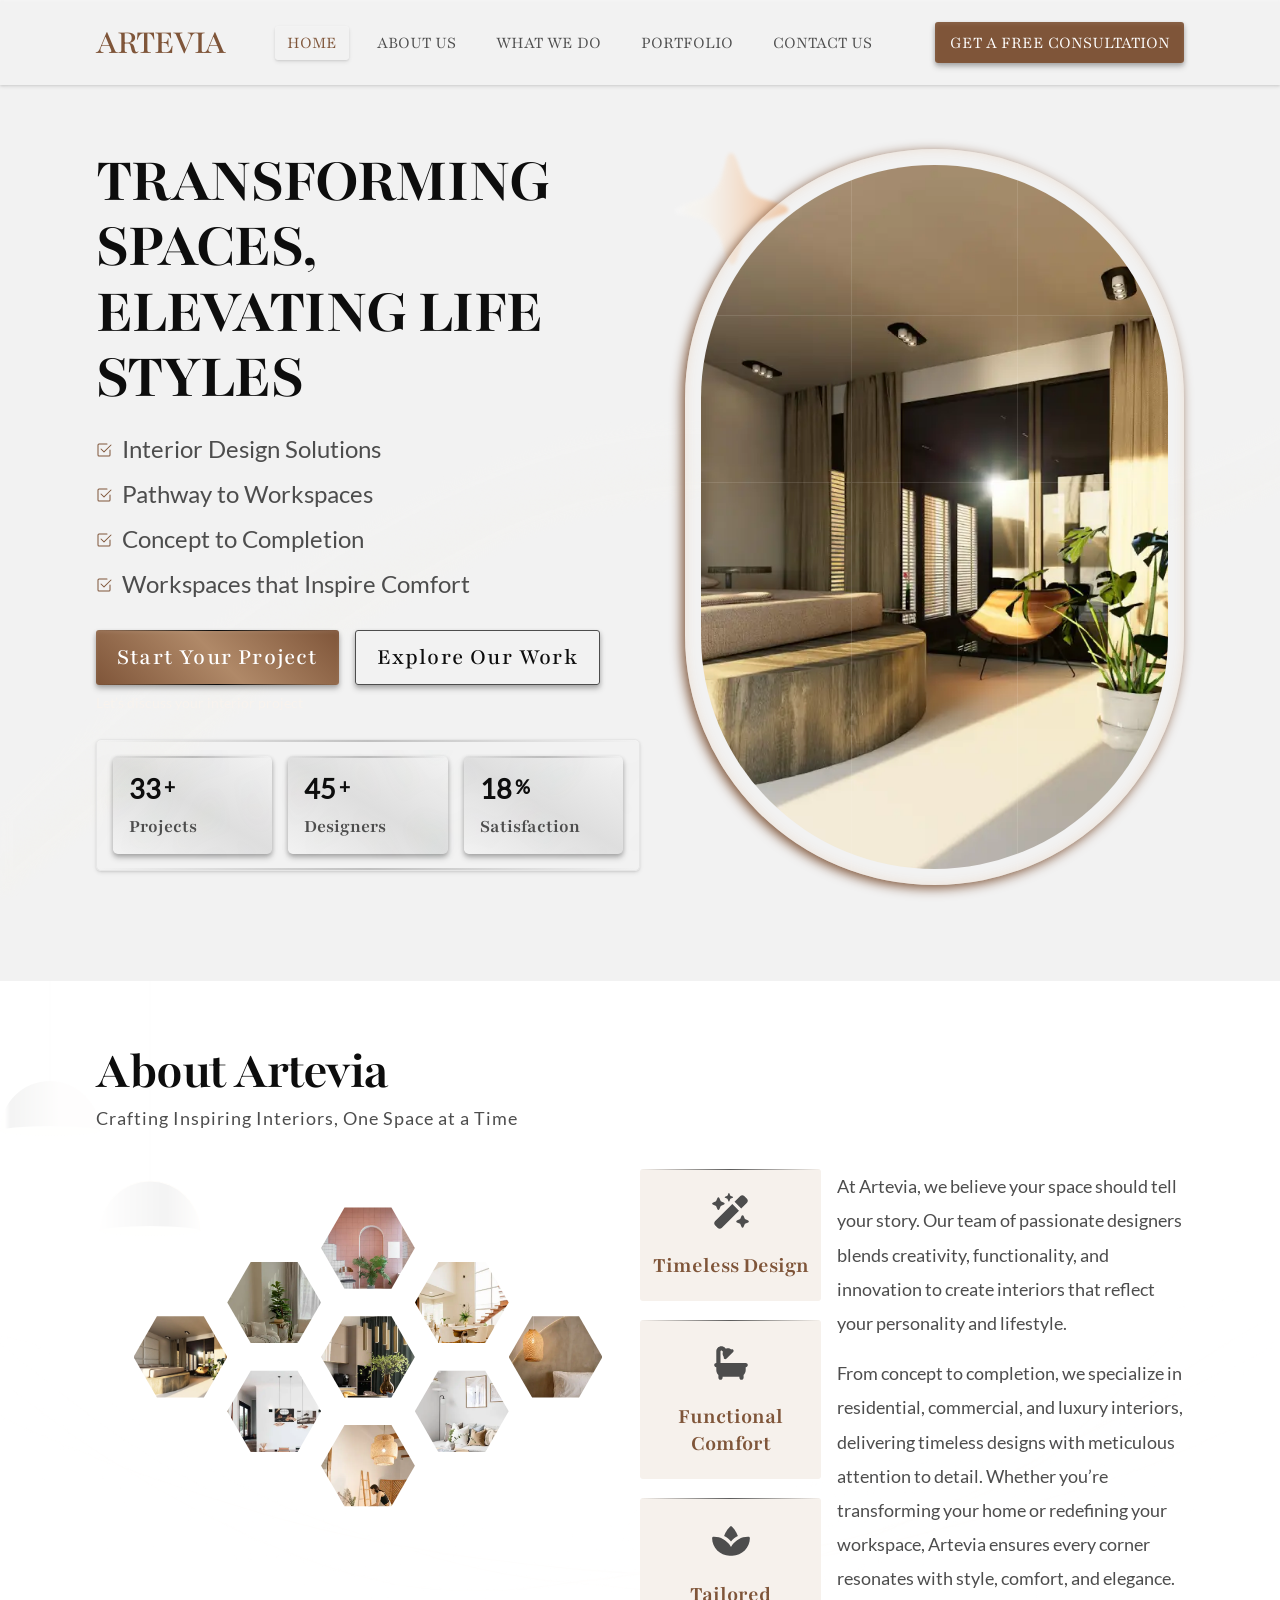
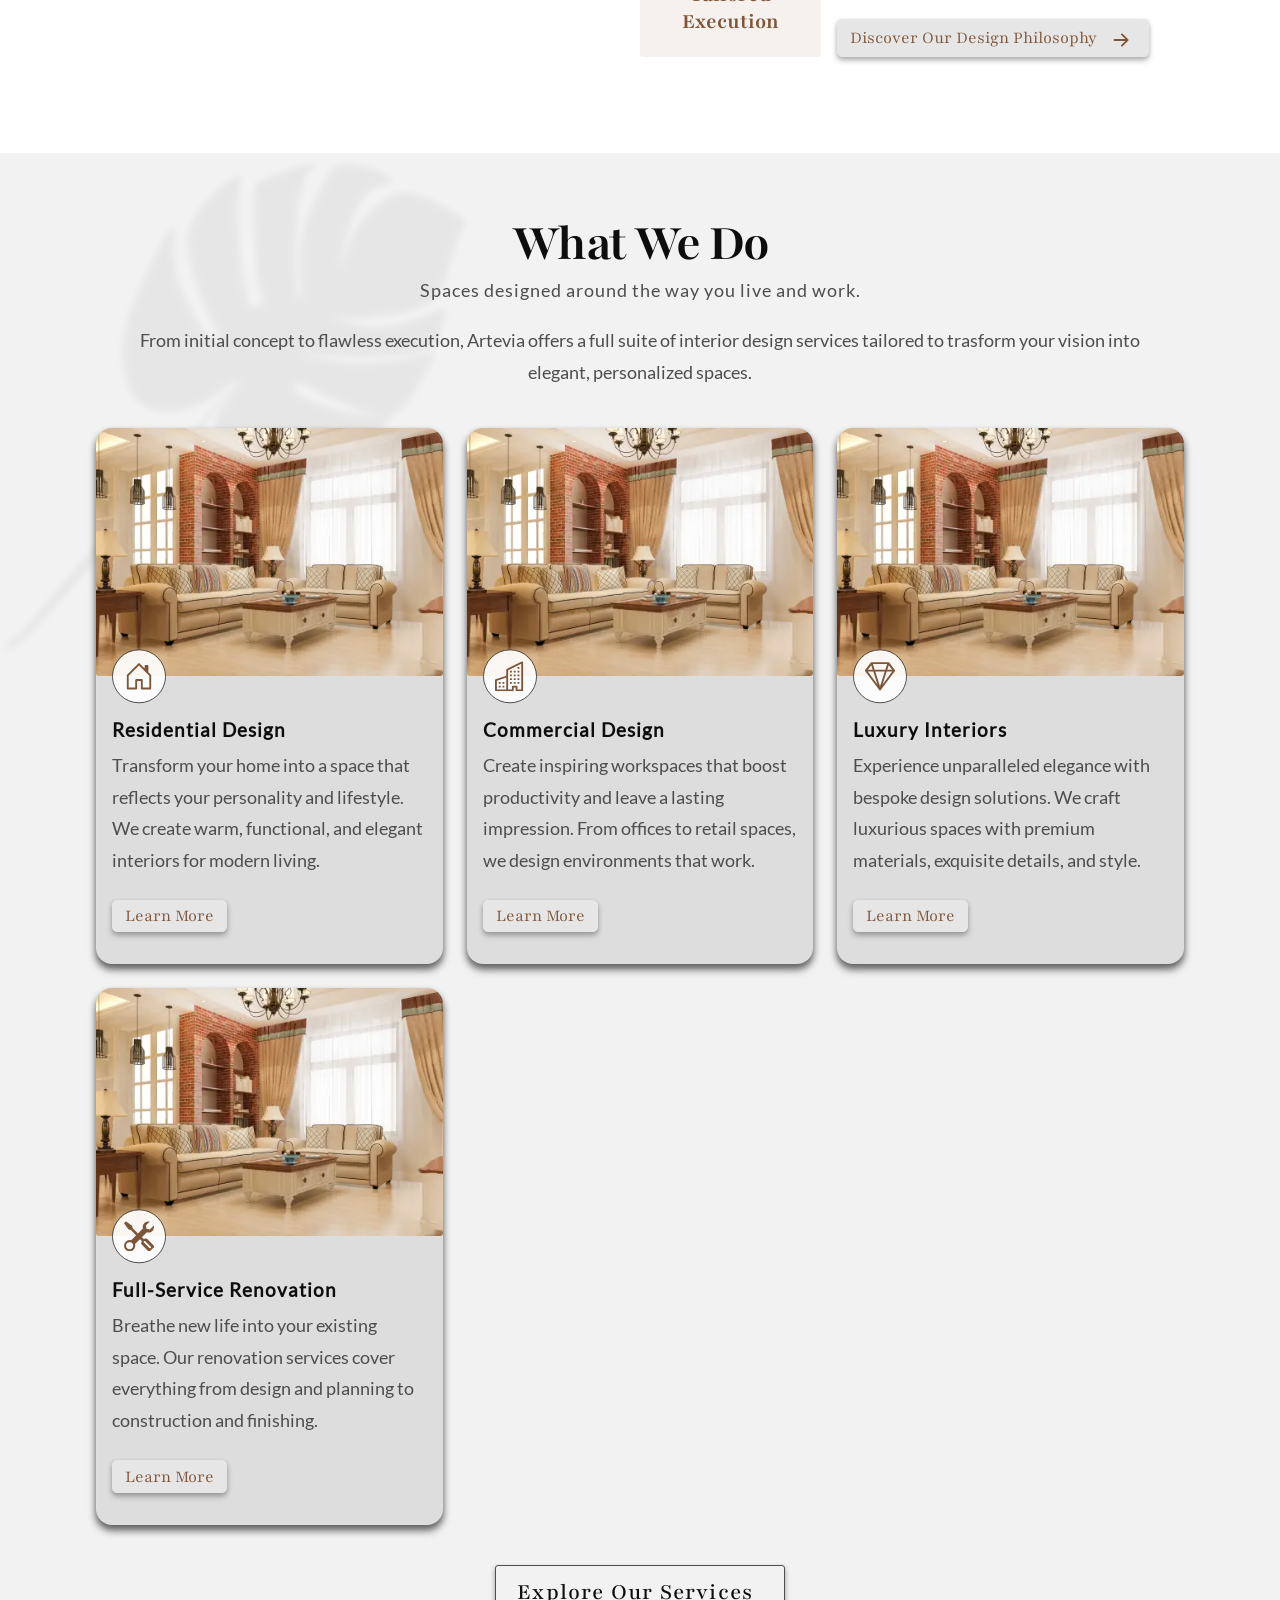
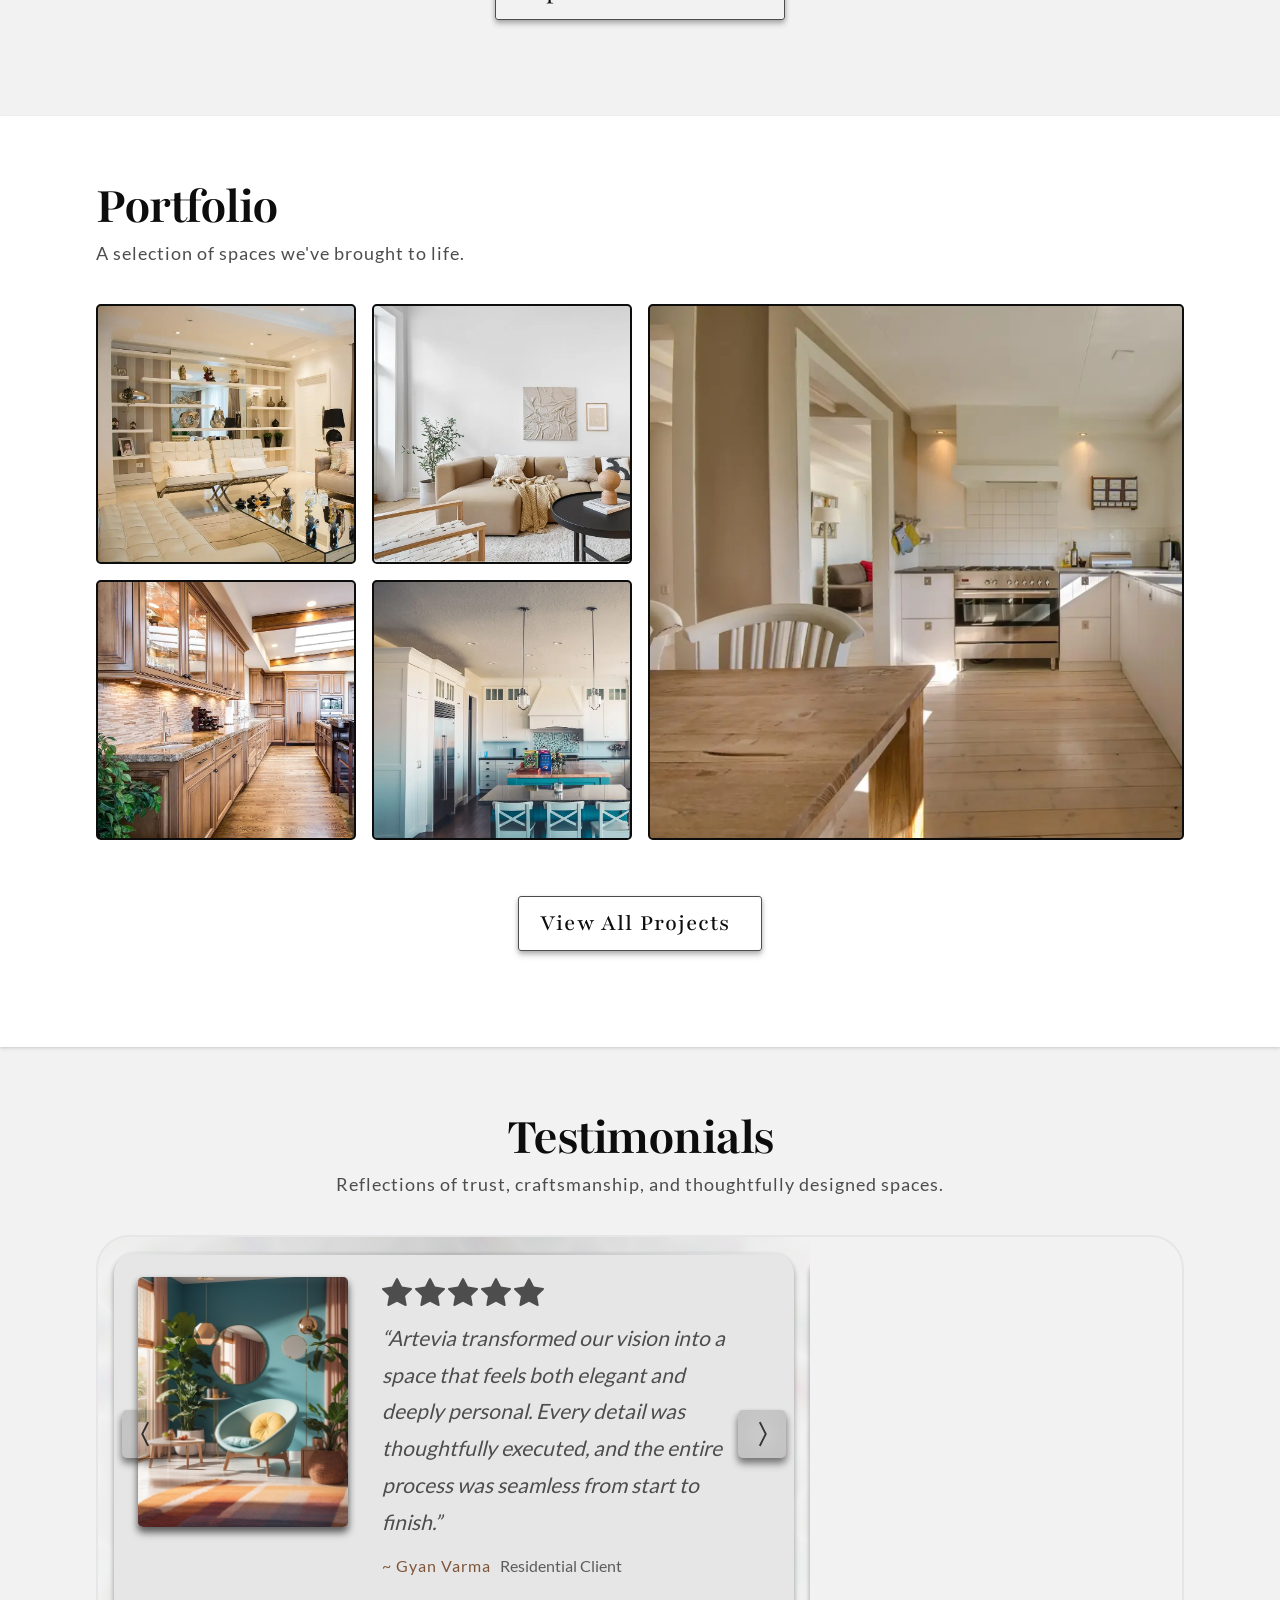
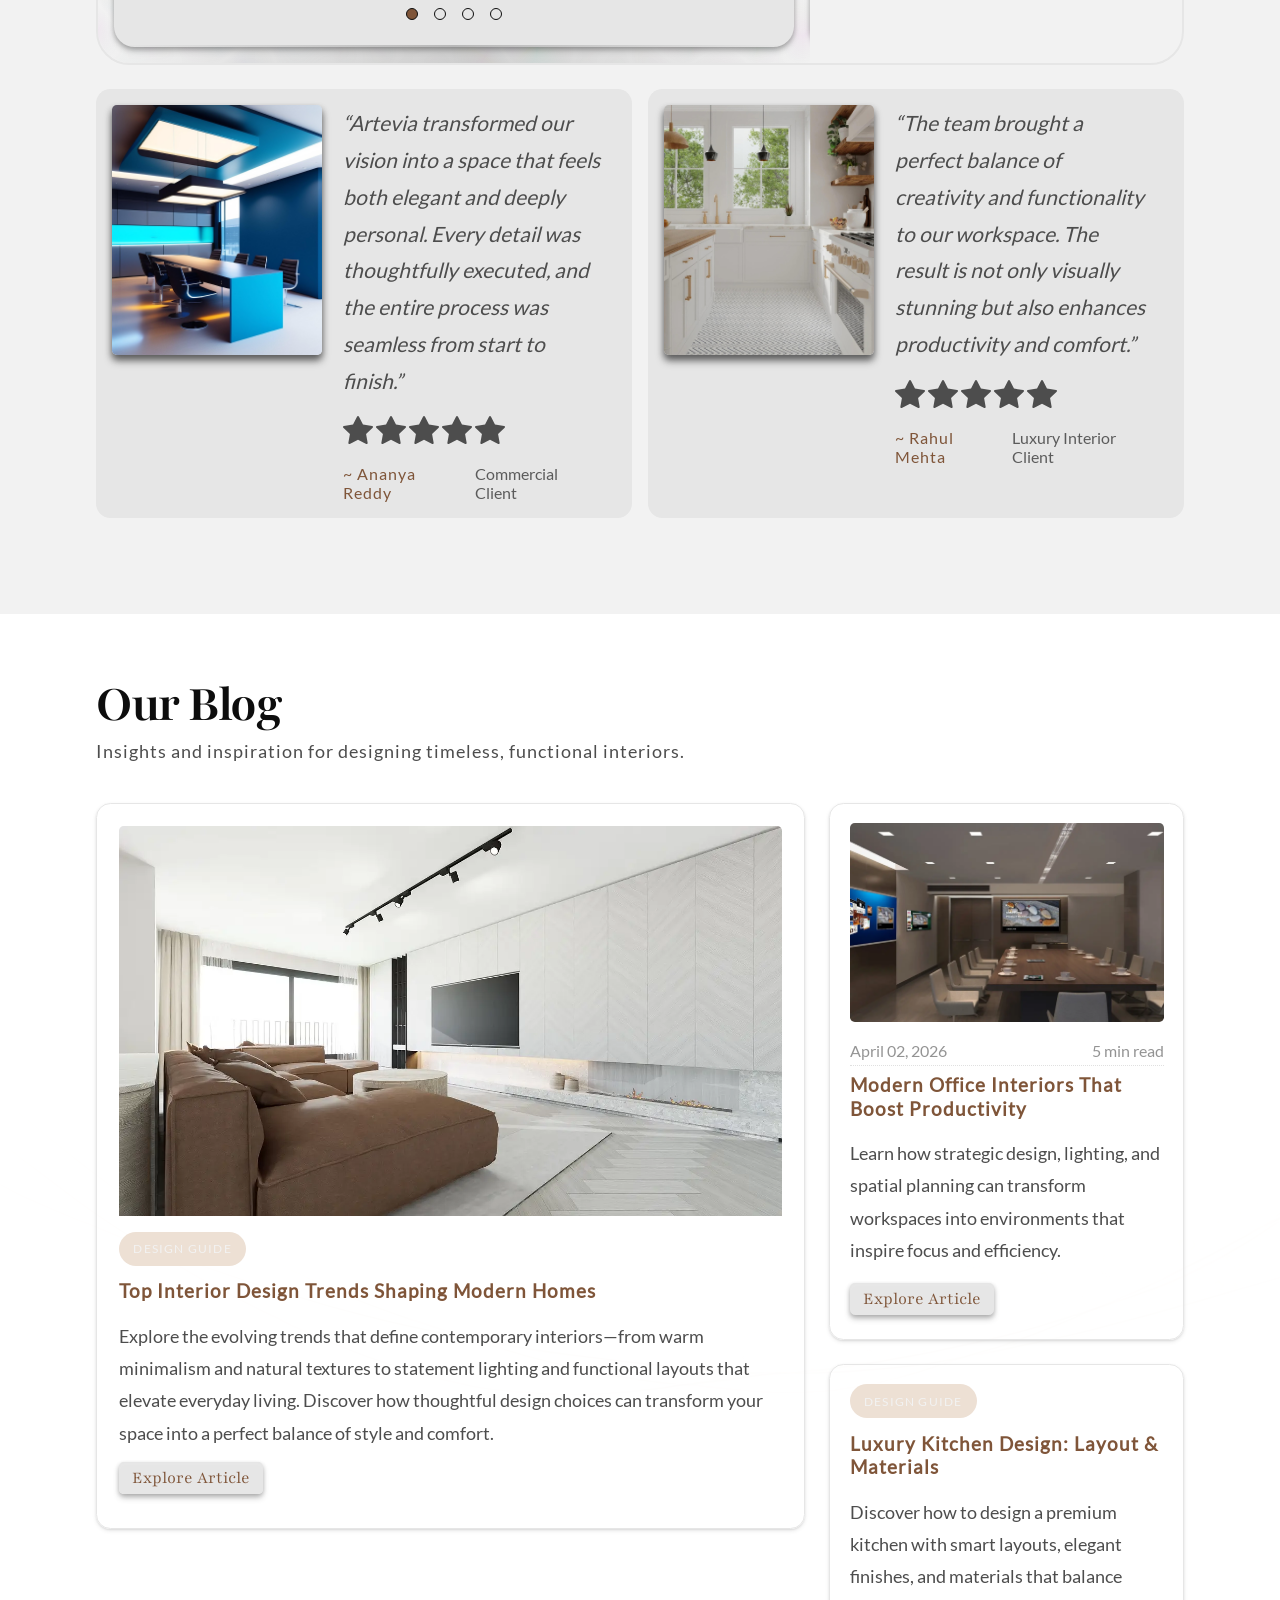
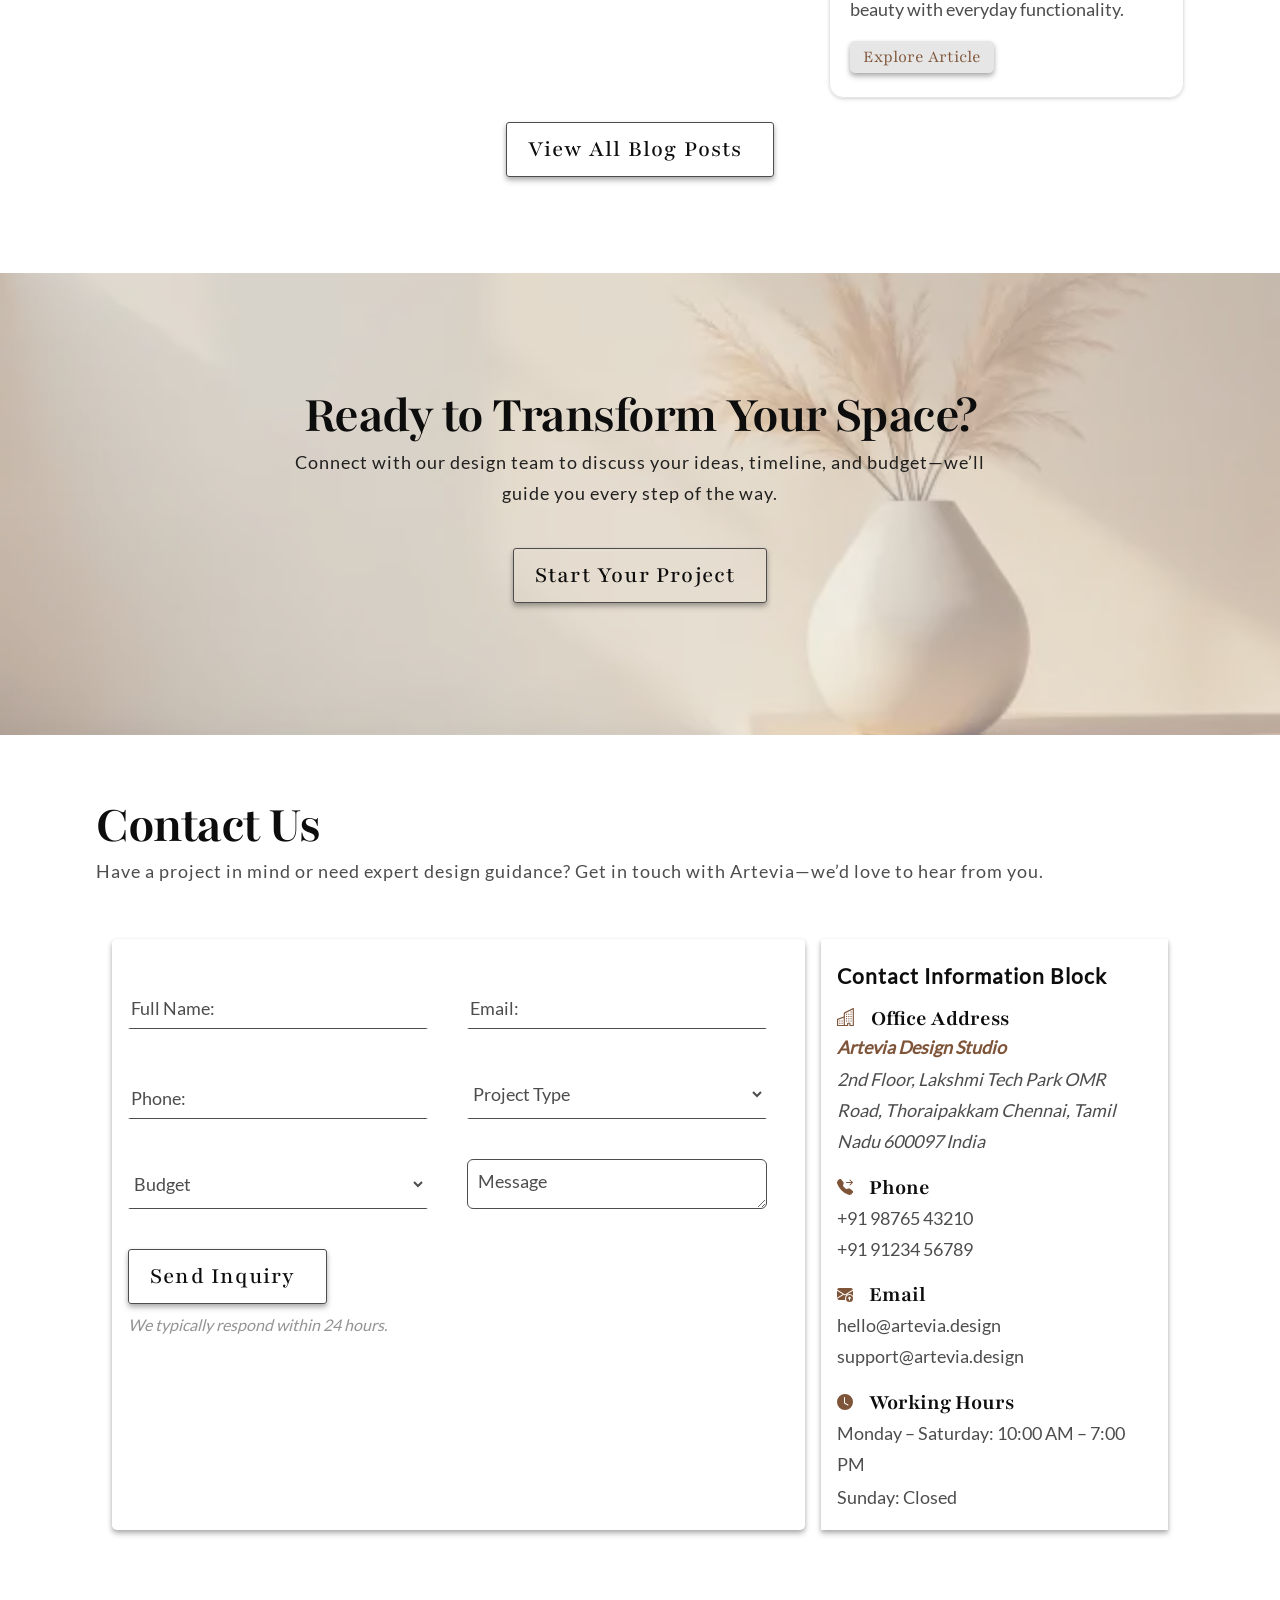
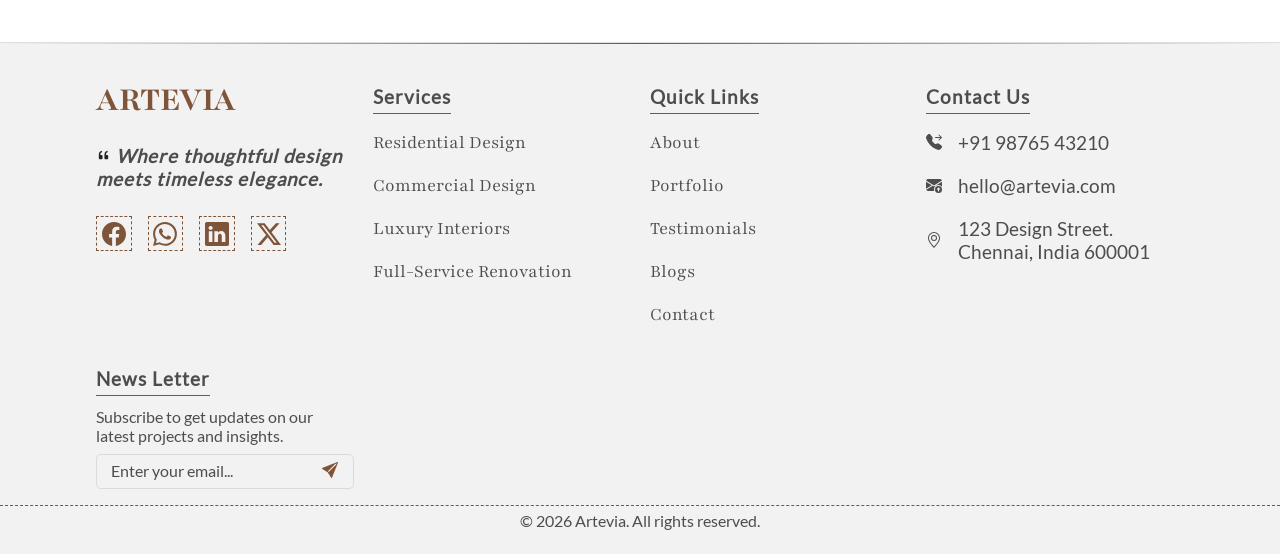
==== commit 300dce1d: "what we do section" ====
--- a/index.html
+++ b/index.html
@@ -320,12 +320,18 @@
                         <div class="serviceCardImage">
                             <img src="./Assets/images/services/residential.webp" alt="Artevia Services" />
                         </div>
+                        <div class="serviceIcon">
+                            <svg xmlns="http://www.w3.org/2000/svg" width="30" height="30" fill="currentColor" class="bi bi-house-door" viewBox="0 0 16 16">
+                                <path d="M8.354 1.146a.5.5 0 0 0-.708 0l-6 6A.5.5 0 0 0 1.5 7.5v7a.5.5 0 0 0 .5.5h4.5a.5.5 0 0 0 .5-.5v-4h2v4a.5.5 0 0 0 .5.5H14a.5.5 0 0 0 .5-.5v-7a.5.5 0 0 0-.146-.354L13 5.793V2.5a.5.5 0 0 0-.5-.5h-1a.5.5 0 0 0-.5.5v1.293zM2.5 14V7.707l5.5-5.5 5.5 5.5V14H10v-4a.5.5 0 0 0-.5-.5h-3a.5.5 0 0 0-.5.5v4z"/>
+                            </svg>
+                        </div>
                         <div class="serviceCardContent">
-                            <h3 class="serviceName titleCaption">Residential Design</h3>
-                            <p>
-
-                                Personalized home interiors designed for comfort, balance, and everyday living.
-                            </p>
+                            <div class="sccardCBlock">
+                                <h3 class="serviceName titleCaption">Residential Design</h3>
+                                <p>
+                                    Transform your home into a space that reflects your personality and lifestyle. We create warm, functional, and elegant interiors for modern living.
+                                </p>
+                            </div>
 
                             <div class="LrnMore mt-24">
                                 <a href="./services.html" class="card-btn">Learn More <span></span></a>
@@ -339,11 +345,19 @@
                         <div class="serviceCardImage">
                             <img src="./Assets/images/services/residential.webp" alt="Artevia Services" />
                         </div>
+                        <div class="serviceIcon">
+                            <svg xmlns="http://www.w3.org/2000/svg" width="30" height="30" fill="currentColor" class="bi bi-buildings" viewBox="0 0 16 16">
+                                <path d="M14.763.075A.5.5 0 0 1 15 .5v15a.5.5 0 0 1-.5.5h-3a.5.5 0 0 1-.5-.5V14h-1v1.5a.5.5 0 0 1-.5.5h-9a.5.5 0 0 1-.5-.5V10a.5.5 0 0 1 .342-.474L6 7.64V4.5a.5.5 0 0 1 .276-.447l8-4a.5.5 0 0 1 .487.022M6 8.694 1 10.36V15h5zM7 15h2v-1.5a.5.5 0 0 1 .5-.5h2a.5.5 0 0 1 .5.5V15h2V1.309l-7 3.5z"/>
+                                <path d="M2 11h1v1H2zm2 0h1v1H4zm-2 2h1v1H2zm2 0h1v1H4zm4-4h1v1H8zm2 0h1v1h-1zm-2 2h1v1H8zm2 0h1v1h-1zm2-2h1v1h-1zm0 2h1v1h-1zM8 7h1v1H8zm2 0h1v1h-1zm2 0h1v1h-1zM8 5h1v1H8zm2 0h1v1h-1zm2 0h1v1h-1zm0-2h1v1h-1z"/>
+                            </svg>
+                        </div>
                         <div class="serviceCardContent">
+                            <div class="sccardCBlock">
                             <h3 class="serviceName titleCaption">Commercial Design</h3>
                             <p>
-                                Innovative and functional work-spaces designed to boost productivity and identity.
+                                Create inspiring workspaces that boost productivity and leave a lasting impression. From offices to retail spaces, we design environments that work.
                             </p>
+                            </div>
 
                             <div class="LrnMore mt-24">
                                 <a href="./services.html" class="card-btn">Learn More <span></span></a>
@@ -357,11 +371,18 @@
                         <div class="serviceCardImage">
                             <img src="./Assets/images/services/residential.webp" alt="Artevia Services" />
                         </div>
+                        <div class="serviceIcon">
+                            <svg xmlns="http://www.w3.org/2000/svg" width="30" height="30" fill="currentColor" class="bi bi-gem" viewBox="0 0 16 16">
+                                <path d="M3.1.7a.5.5 0 0 1 .4-.2h9a.5.5 0 0 1 .4.2l2.976 3.974c.149.185.156.45.01.644L8.4 15.3a.5.5 0 0 1-.8 0L.1 5.3a.5.5 0 0 1 0-.6zm11.386 3.785-1.806-2.41-.776 2.413zm-3.633.004.961-2.989H4.186l.963 2.995zM5.47 5.495 8 13.366l2.532-7.876zm-1.371-.999-.78-2.422-1.818 2.425zM1.499 5.5l5.113 6.817-2.192-6.82zm7.889 6.817 5.123-6.83-2.928.002z"/>
+                            </svg>
+                        </div>
                         <div class="serviceCardContent">
+                            <div class="sccardCBlock">
                             <h3 class="serviceName titleCaption">Luxury Interiors</h3>
                             <p>
-                                High-end bespoke designs that exude elegance, sophistication, and exclusivity.
+                                Experience unparalleled elegance with bespoke design solutions. We craft luxurious spaces with premium materials, exquisite details, and style.
                             </p>
+                            </div>
 
                             <div class="LrnMore mt-24">
                                 <a href="./services.html" class="card-btn">Learn More <span></span></a>
@@ -375,11 +396,19 @@
                         <div class="serviceCardImage">
                             <img src="./Assets/images/services/residential.webp" alt="Artevia Services" />
                         </div>
+                        <div class="serviceIcon">
+                            <svg xmlns="http://www.w3.org/2000/svg" width="30" height="30" fill="currentColor" class="bi bi-tools" viewBox="0 0 16 16">
+                                <path d="M1 0 0 1l2.2 3.081a1 1 0 0 0 .815.419h.07a1 1 0 0 1 .708.293l2.675 2.675-2.617 2.654A3.003 3.003 0 0 0 0 13a3 3 0 1 0 5.878-.851l2.654-2.617.968.968-.305.914a1 1 0 0 0 .242 1.023l3.27 3.27a.997.997 0 0 0 1.414 0l1.586-1.586a.997.997 0 0 0 0-1.414l-3.27-3.27a1 1 0 0 0-1.023-.242L10.5 9.5l-.96-.96 2.68-2.643A3.005 3.005 0 0 0 16 3q0-.405-.102-.777l-2.14 2.141L12 4l-.364-1.757L13.777.102a3 3 0 0 0-3.675 3.68L7.462 6.46 4.793 3.793a1 1 0 0 1-.293-.707v-.071a1 1 0 0 0-.419-.814zm9.646 10.646a.5.5 0 0 1 .708 0l2.914 2.915a.5.5 0 0 1-.707.707l-2.915-2.914a.5.5 0 0 1 0-.708M3 11l.471.242.529.026.287.445.445.287.026.529L5 13l-.242.471-.026.529-.445.287-.287.445-.529.026L3 15l-.471-.242L2 14.732l-.287-.445L1.268 14l-.026-.529L1 13l.242-.471.026-.529.445-.287.287-.445.529-.026z"/>
+                            </svg>
+                        </div>
                         <div class="serviceCardContent">
+                            <div class="sccardCBlock">
                             <h3 class="serviceName titleCaption">Full-Service Renovation</h3>
                             <p>
-                                End-to-end
+                                Breathe new life into your existing space. Our renovation services cover everything from design and planning to construction and finishing.
                             </p>
+
+                            </div>
 
                             <div class="LrnMore mt-24">
                                 <a href="./services.html" class="card-btn">Learn More <span></span></a>
--- a/Assets/css/style.css
+++ b/Assets/css/style.css
@@ -1113,7 +1113,7 @@
   grid-template-columns: repeat(auto-fit,
     minmax(270px, 1fr)
   );
-  gap: 1rem;
+  gap: 1.5rem;
 }
 .servicesGrid .serviceCard {
   position: relative;
@@ -1122,15 +1122,15 @@
   transition: 0.21s linear;
   background: transparent;
   box-shadow: var(--shadow-l);
+  overflow: hidden;
+}
+.servicesGrid .serviceCard::before{
+  content: "";
+  position: absolute;
+  width: 100%;
+  height: 100%;
+  background: var(--text-muted);
   border: 1px solid var(--theme-300);
-  overflow: hidden;
-}
-.servicesGrid .serviceCard::before{
-  content: "";
-  position: absolute;
-  width: 100%;
-  height: 100%;
-  background: var(--text-muted);
   opacity: 0.12;
   z-index: -1;
 }
@@ -1155,14 +1155,45 @@
   width: 100%;
   max-width: 420px;
 }
+.serviceIcon{
+  position: absolute;
+  width: 54px;
+  height: 54px;
+  border-radius: 50%;
+  transform: translate(1rem, -55%);
+  display: flex;
+  justify-content: center;
+  align-items: center;
+  overflow: hidden;
+  border: 1px solid var(--text-muted);
+}
+.serviceIcon::before{
+  content: "";
+  position: absolute;
+  width: 100%;
+  height: 100%;
+  inset: 0;
+  left: 0;
+  top: 0;
+  background: var(--bg);
+  z-index: -1;
+  opacity: 0.9;
+  border-radius: 50%;
+}
+.serviceIcon svg{
+  width: 30px;
+}
+.serviceIcon svg path{
+  fill: var(--theme-300);
+}
 .serviceCard img {
   width: 100%;
   /* aspect-ratio: 1; */
   border-radius: 3px;
 }
 .serviceCardContent {
+  display: grid;
   padding: 2rem 1rem;
-  height: 100%;
 }
 .serviceCard p {
   margin-top: 0.5rem;
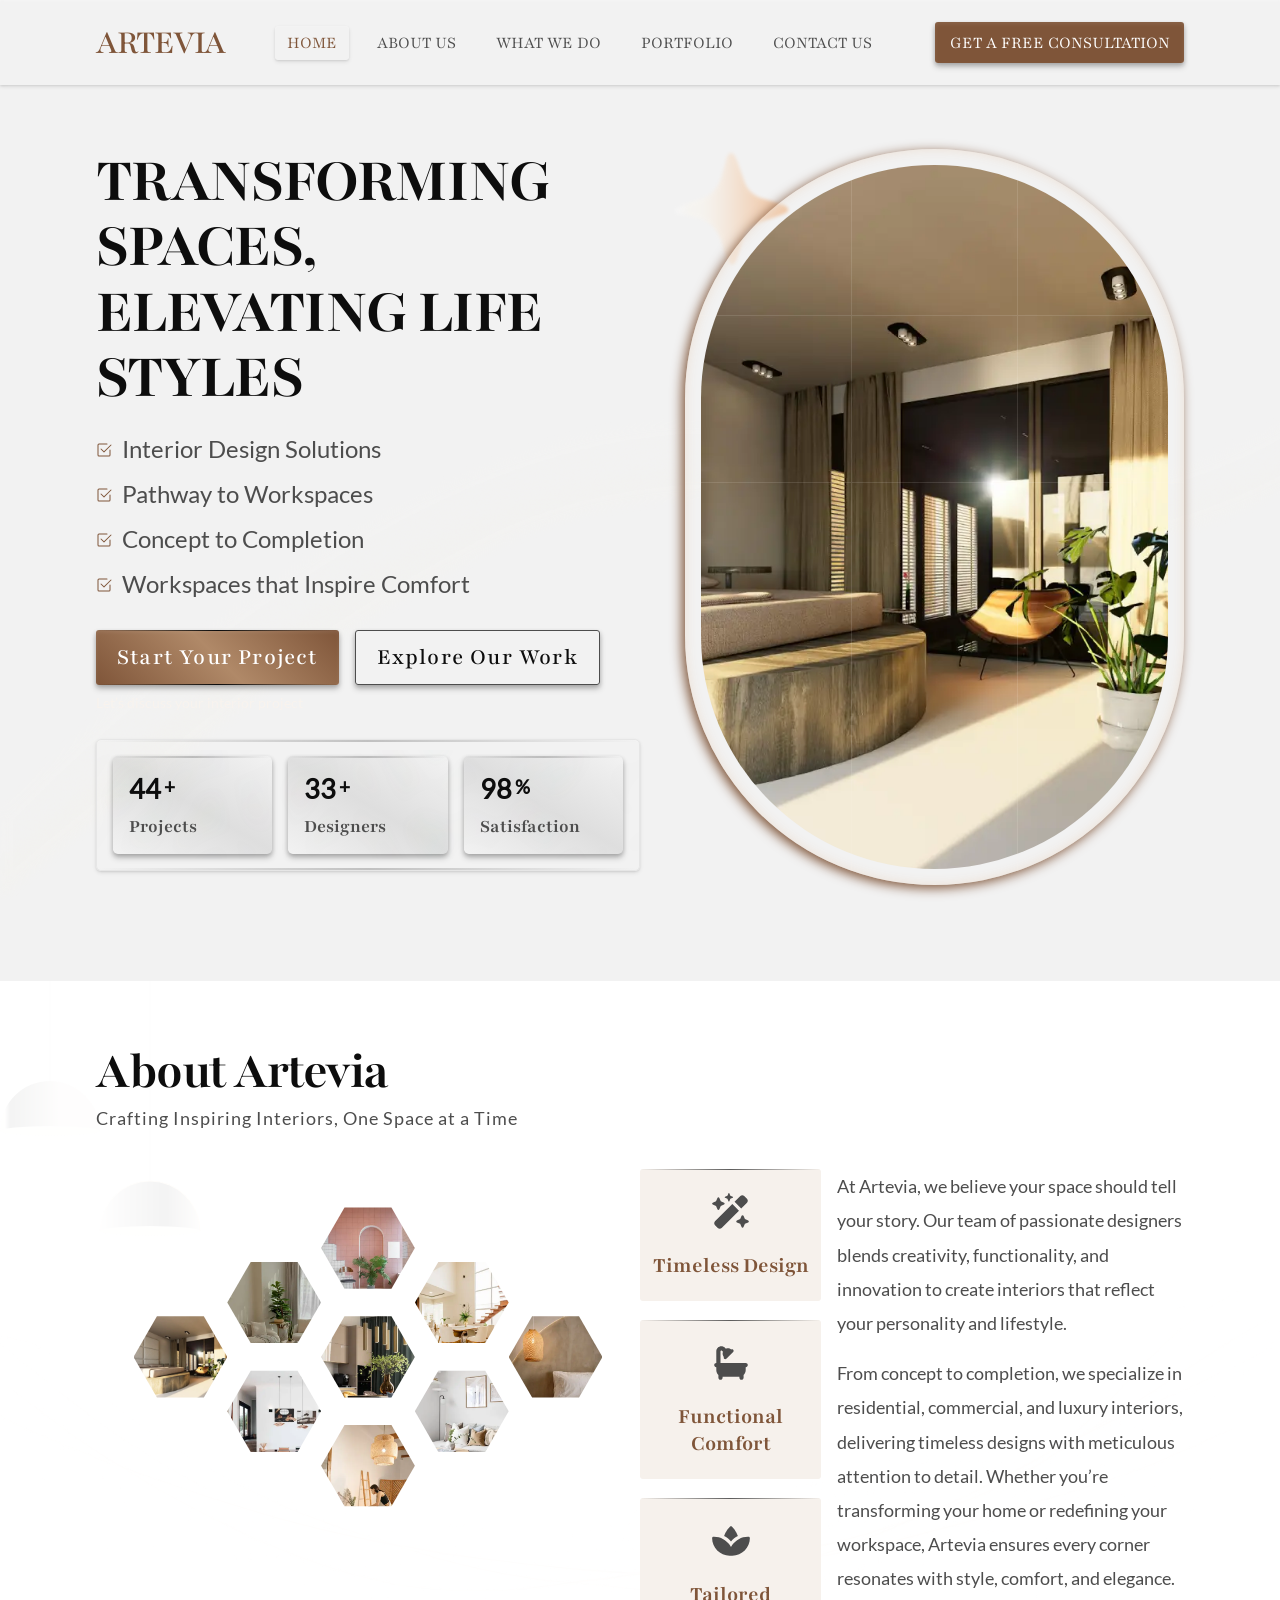
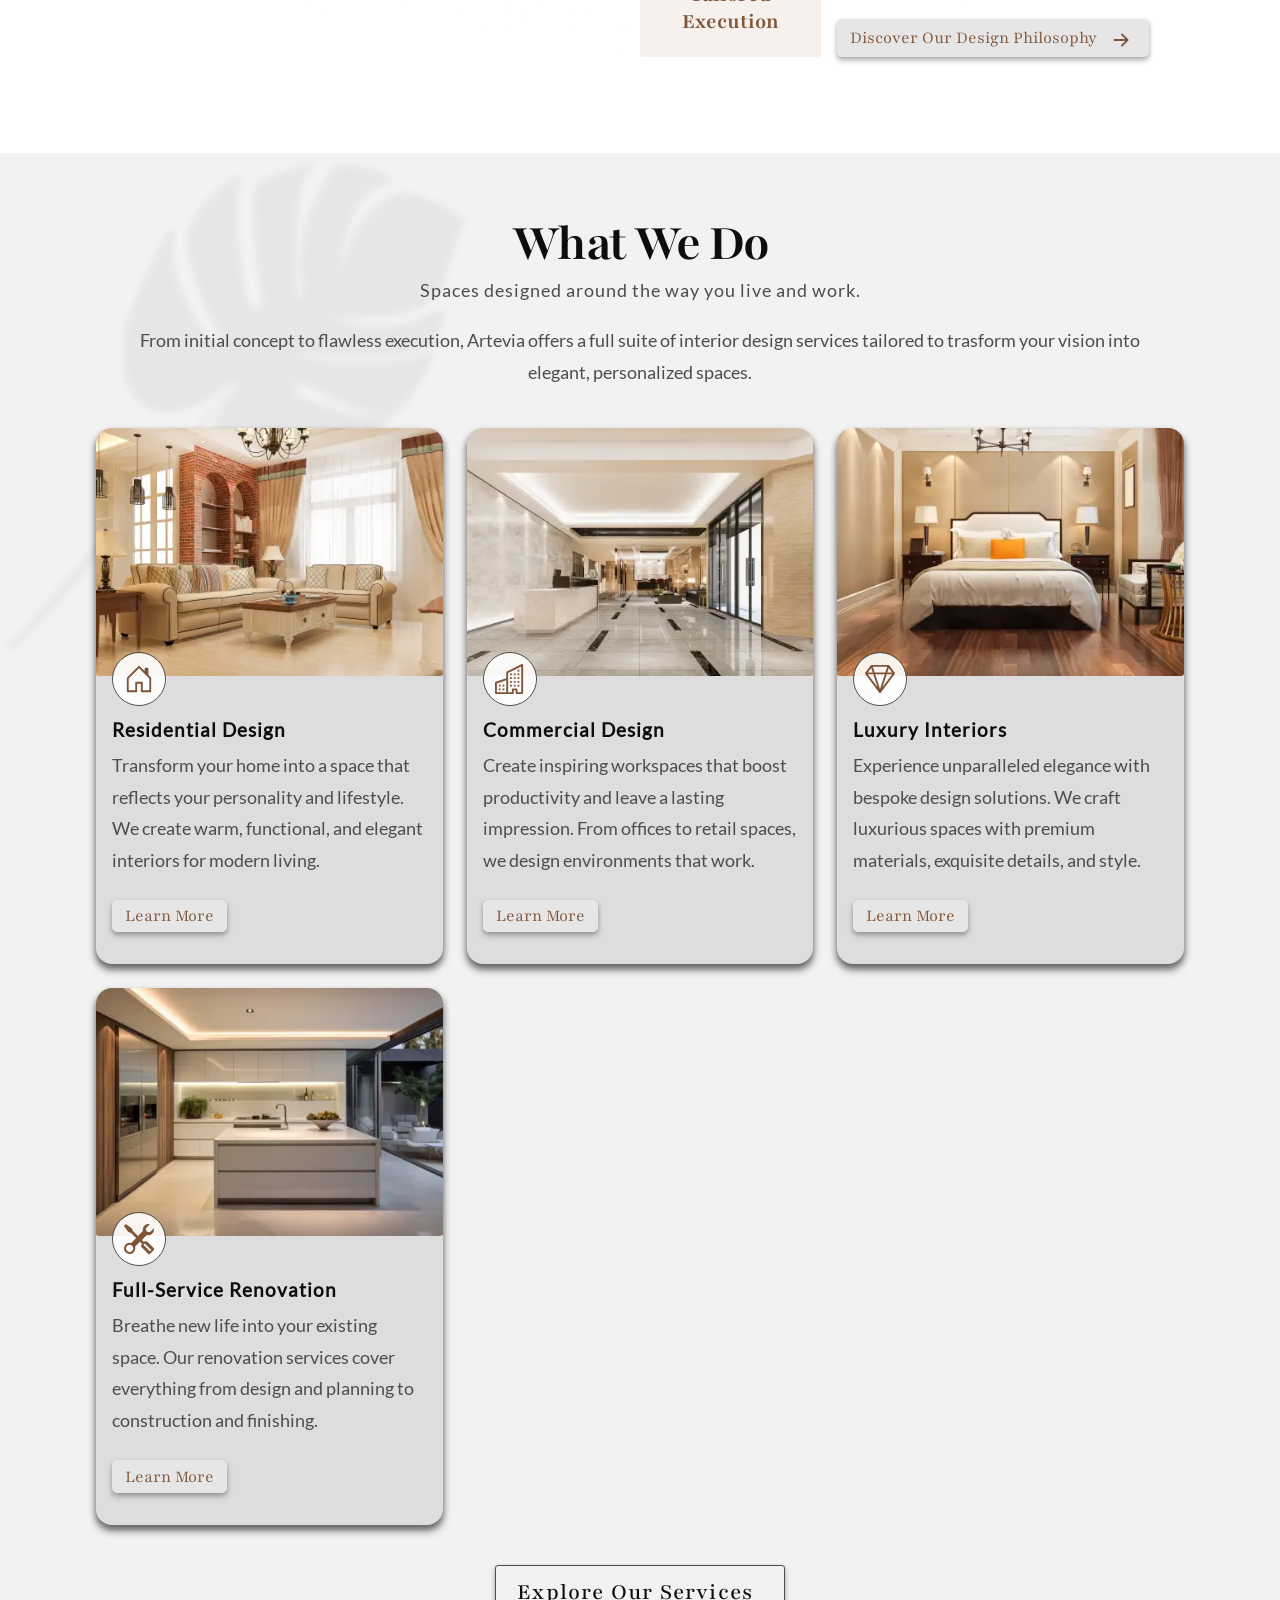
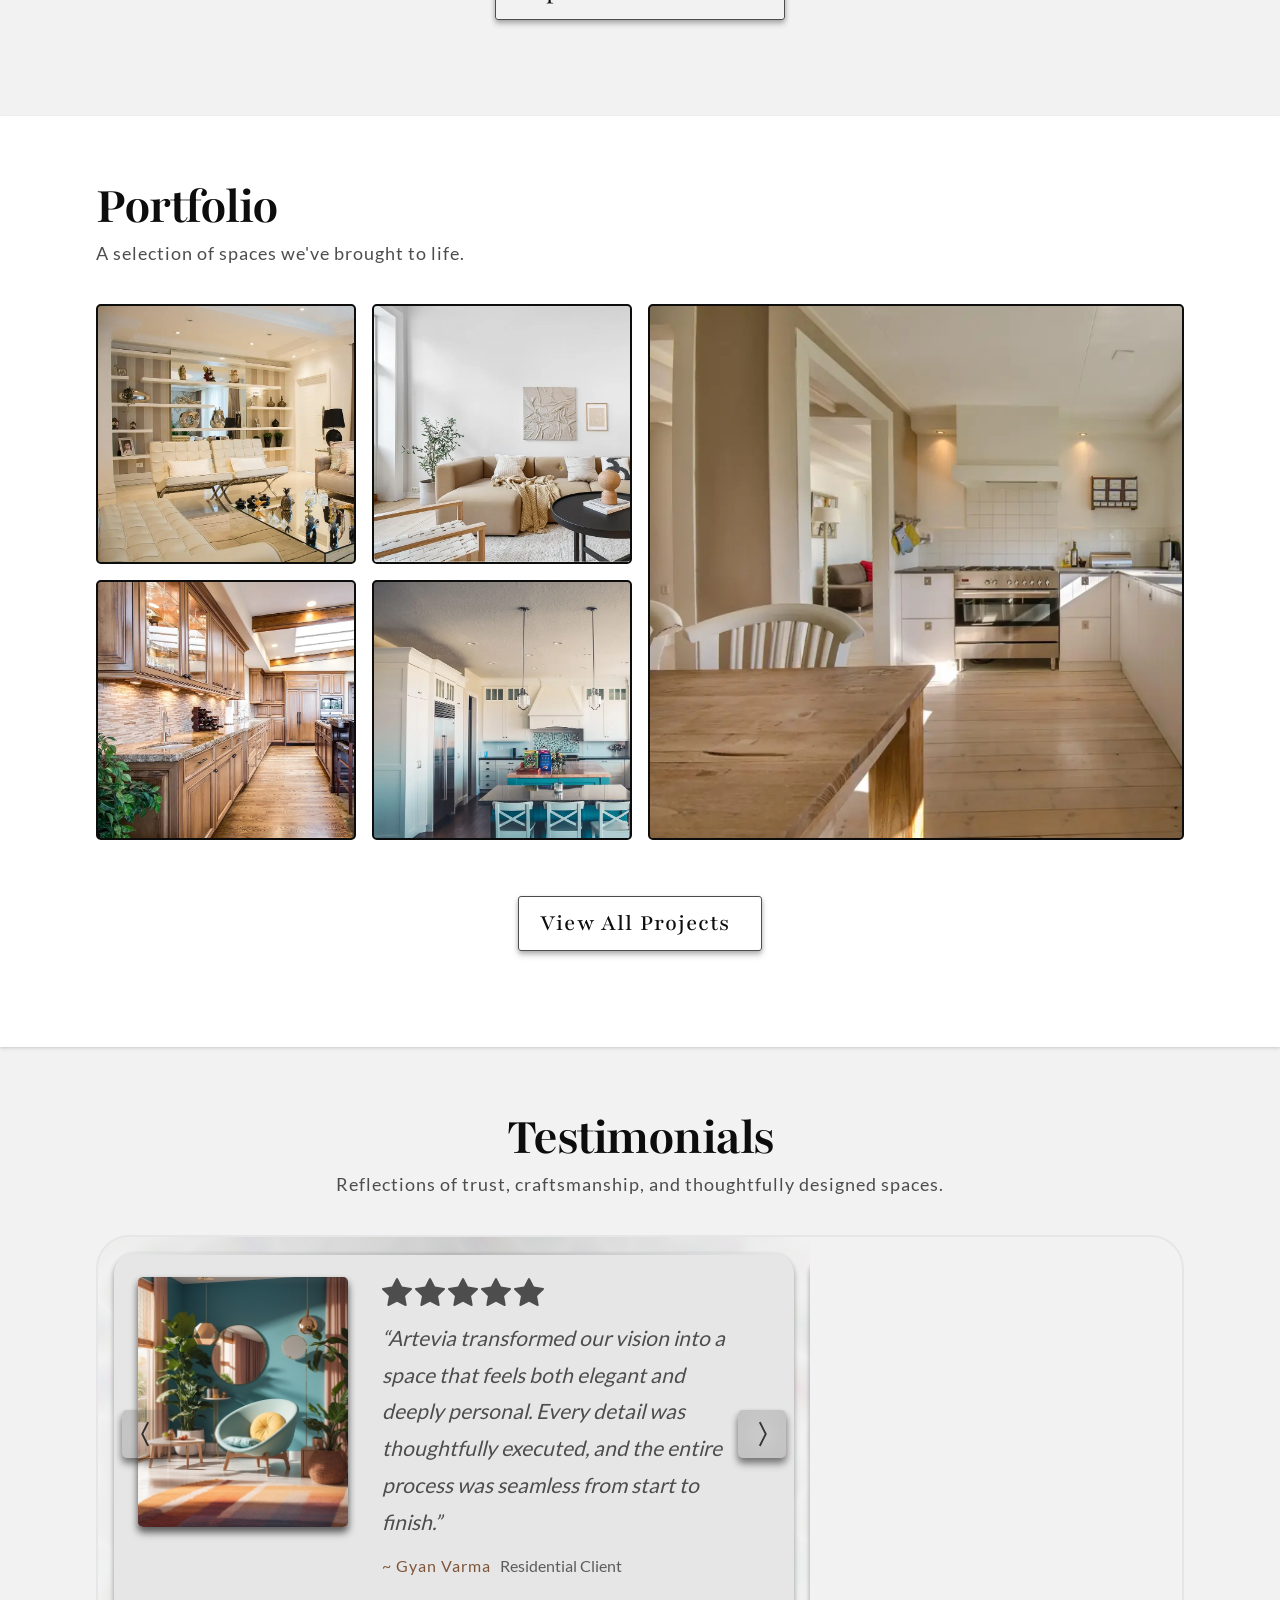
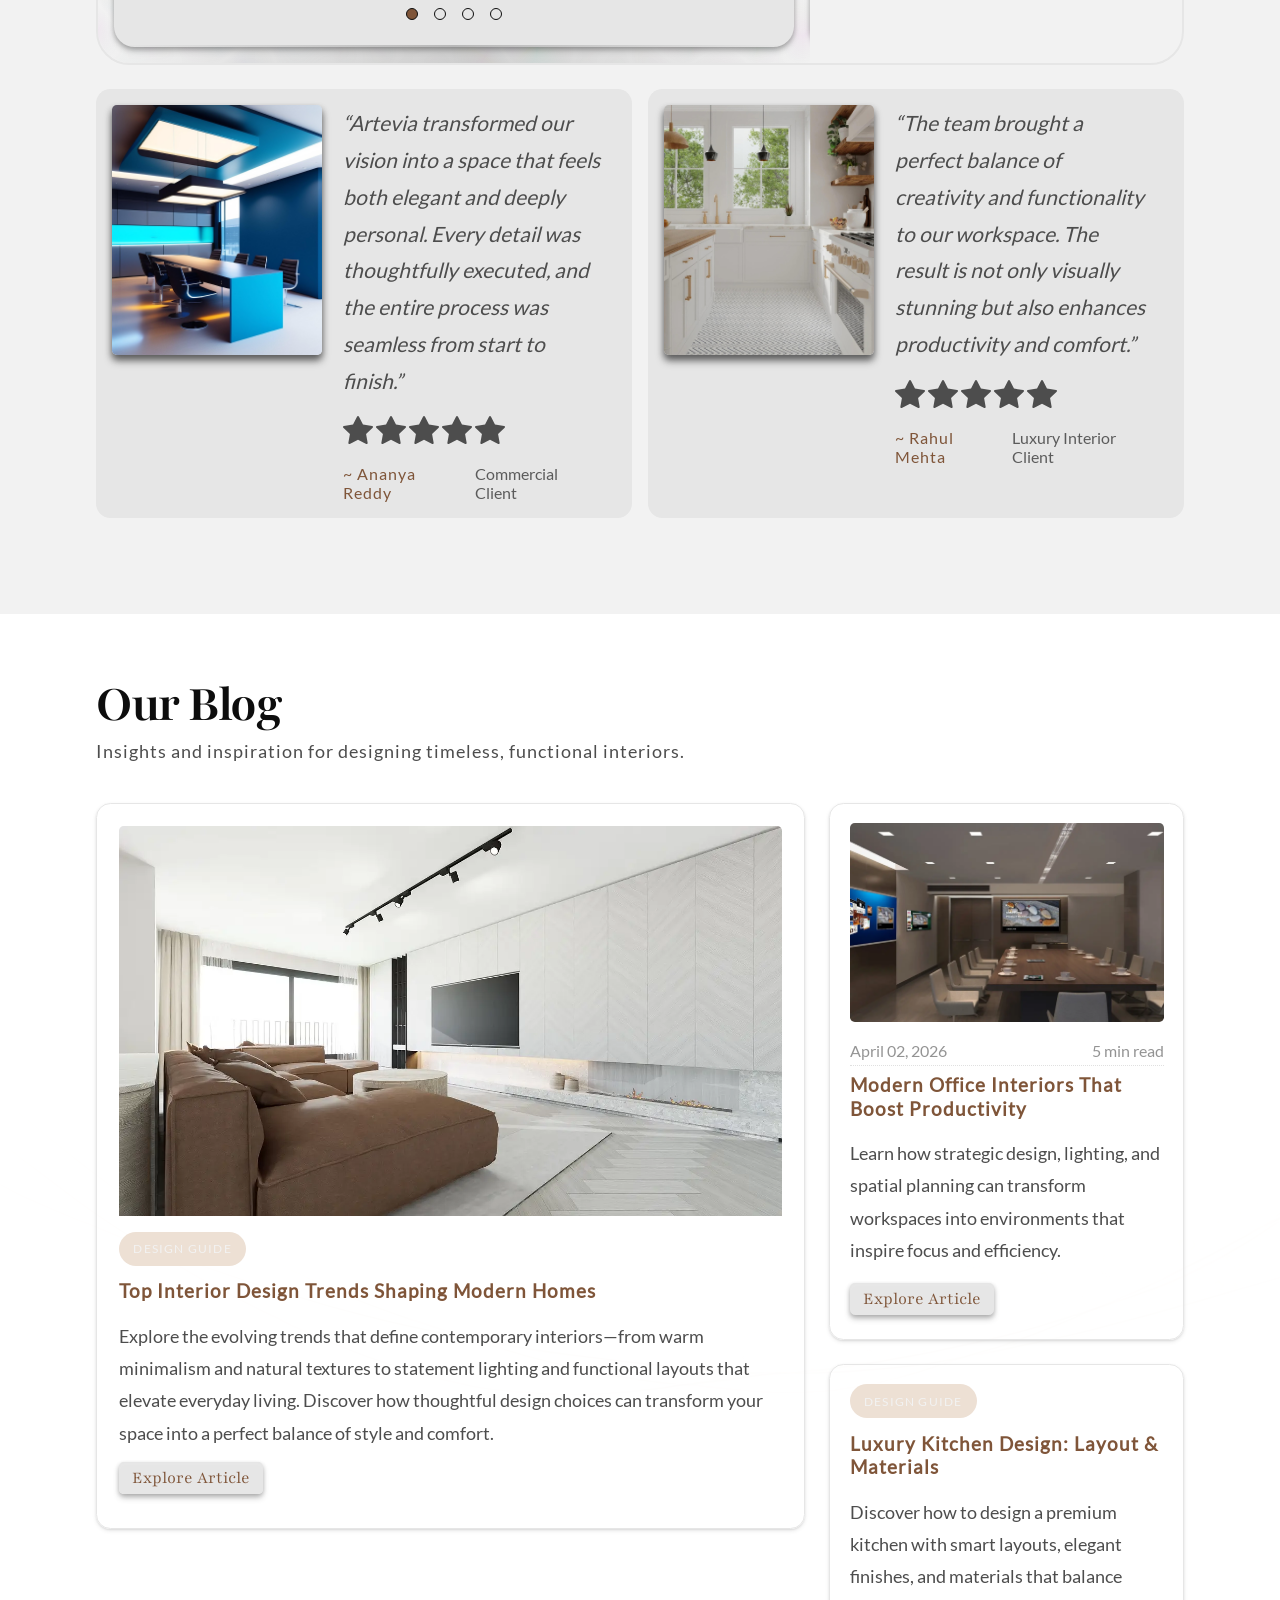
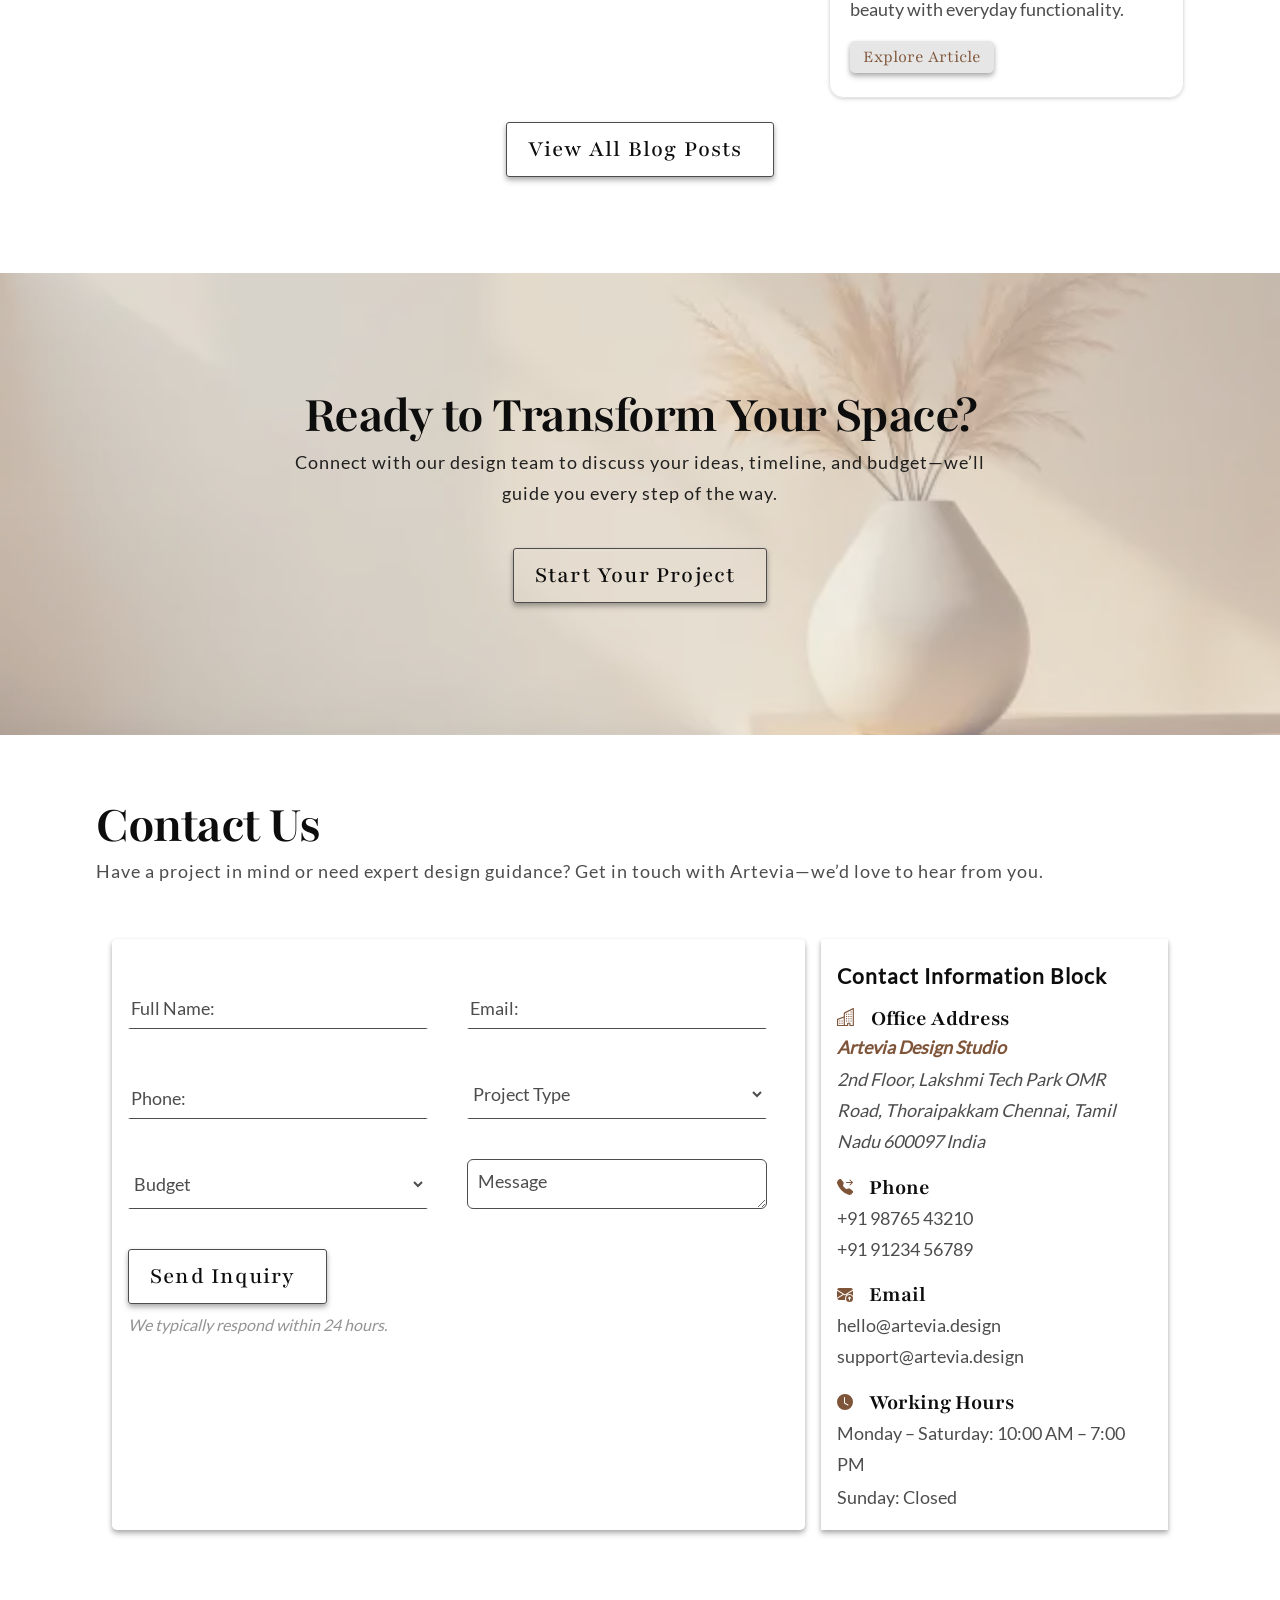
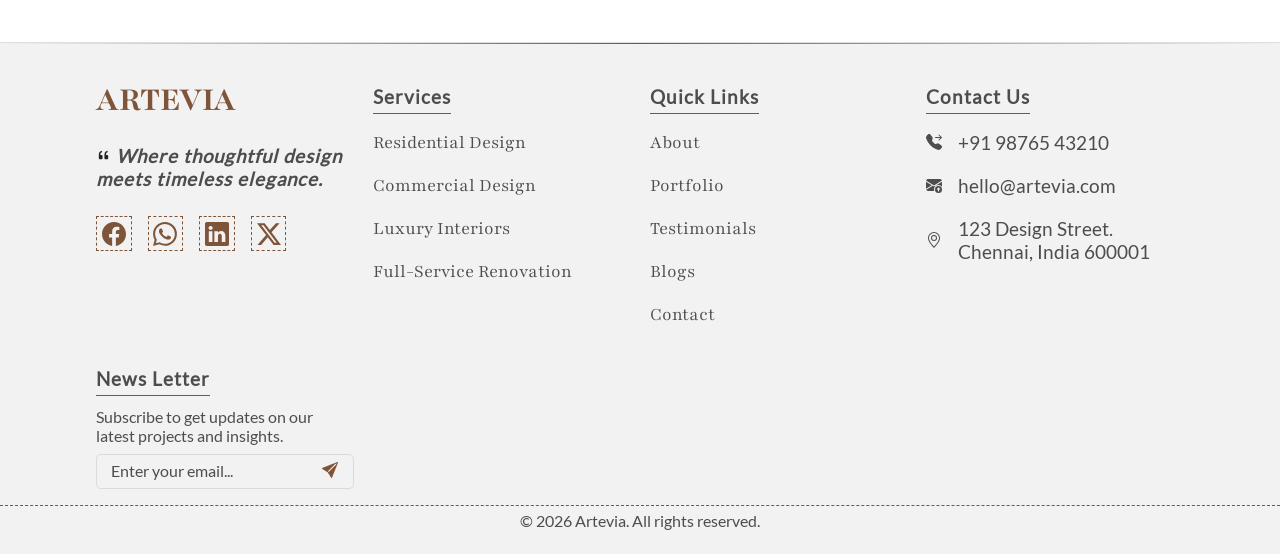
==== commit 017875a0: "services section images updated" ====
--- a/index.html
+++ b/index.html
@@ -343,7 +343,7 @@
                 <article class="serviceCard">
                     <div class="cardRow">
                         <div class="serviceCardImage">
-                            <img src="./Assets/images/services/residential.webp" alt="Artevia Services" />
+                            <img src="./Assets/images/services/commercial.webp" alt="Artevia Services" />
                         </div>
                         <div class="serviceIcon">
                             <svg xmlns="http://www.w3.org/2000/svg" width="30" height="30" fill="currentColor" class="bi bi-buildings" viewBox="0 0 16 16">
@@ -369,7 +369,7 @@
                 <article class="serviceCard">
                     <div class="cardRow">
                         <div class="serviceCardImage">
-                            <img src="./Assets/images/services/residential.webp" alt="Artevia Services" />
+                            <img src="./Assets/images/services/luxury.webp" alt="Artevia Services" />
                         </div>
                         <div class="serviceIcon">
                             <svg xmlns="http://www.w3.org/2000/svg" width="30" height="30" fill="currentColor" class="bi bi-gem" viewBox="0 0 16 16">
@@ -394,7 +394,7 @@
                 <article class="serviceCard">
                     <div class="cardRow">
                         <div class="serviceCardImage">
-                            <img src="./Assets/images/services/residential.webp" alt="Artevia Services" />
+                            <img src="./Assets/images/services/fullservice.webp" alt="Artevia Services" />
                         </div>
                         <div class="serviceIcon">
                             <svg xmlns="http://www.w3.org/2000/svg" width="30" height="30" fill="currentColor" class="bi bi-tools" viewBox="0 0 16 16">
@@ -979,33 +979,33 @@
         <div class="templateFooter"></div>
 
         <!-- portfolio lightbox -->
-             <dialog id="lightBoxDialog" aria-modal="true" aria-labelledby="lightBoxImage-modal">
-        <div class="lightBoxImageView">
-            <div class="closeModalController">
+        <dialog id="lightBoxDialog" aria-modal="true" aria-labelledby="lightBoxImage-modal">
+            <div class="lightBoxImageView">
+                <div class="closeModalController">
                     <svg xmlns="http://www.w3.org/2000/svg" width="42" height="42" fill="currentColor" class="bi bi-x-square" viewBox="0 0 16 16">
-                        <path d="M14 1a1 1 0 0 1 1 1v12a1 1 0 0 1-1 1H2a1 1 0 0 1-1-1V2a1 1 0 0 1 1-1zM2 0a2 2 0 0 0-2 2v12a2 2 0 0 0 2 2h12a2 2 0 0 0 2-2V2a2 2 0 0 0-2-2z"/>
-                        <path d="M4.646 4.646a.5.5 0 0 1 .708 0L8 7.293l2.646-2.647a.5.5 0 0 1 .708.708L8.707 8l2.647 2.646a.5.5 0 0 1-.708.708L8 8.707l-2.646 2.647a.5.5 0 0 1-.708-.708L7.293 8 4.646 5.354a.5.5 0 0 1 0-.708"/>
+                        <path d="M14 1a1 1 0 0 1 1 1v12a1 1 0 0 1-1 1H2a1 1 0 0 1-1-1V2a1 1 0 0 1 1-1zM2 0a2 2 0 0 0-2 2v12a2 2 0 0 0 2 2h12a2 2 0 0 0 2-2V2a2 2 0 0 0-2-2z" />
+                        <path d="M4.646 4.646a.5.5 0 0 1 .708 0L8 7.293l2.646-2.647a.5.5 0 0 1 .708.708L8.707 8l2.647 2.646a.5.5 0 0 1-.708.708L8 8.707l-2.646 2.647a.5.5 0 0 1-.708-.708L7.293 8 4.646 5.354a.5.5 0 0 1 0-.708" />
                     </svg>
                 </div>
                 <div class="prevImg">
-                    
-                   <svg xmlns="http://www.w3.org/2000/svg" width="30" height="30" fill="currentColor" class="bi bi-chevron-compact-left" viewBox="0 0 16 16">
-  <path fill-rule="evenodd" d="M9.224 1.553a.5.5 0 0 1 .223.67L6.56 8l2.888 5.776a.5.5 0 1 1-.894.448l-3-6a.5.5 0 0 1 0-.448l3-6a.5.5 0 0 1 .67-.223"/>
-</svg>
-            </div>
-            <img src="./Assets/images/portfolio/thumb1.webp" width="100%" id="lightBoxImage" />
-            <div class="nextImg"><svg xmlns="http://www.w3.org/2000/svg" width="30" height="30" fill="currentColor" class="bi bi-chevron-compact-right" viewBox="0 0 16 16">
-  <path fill-rule="evenodd" d="M6.776 1.553a.5.5 0 0 1 .671.223l3 6a.5.5 0 0 1 0 .448l-3 6a.5.5 0 1 1-.894-.448L9.44 8 6.553 2.224a.5.5 0 0 1 .223-.671"/>
-</svg>
-            </div>
-            <div class="lightBoxImgCounter">
-                <p class="lbCoutnerVal">
-                    <span class="currImg">1</span>&nbsp; /
-                    <span class="totaImg">12</span>
-                </p>
-            </div>
-        </div>
-    </dialog>
+                    <svg xmlns="http://www.w3.org/2000/svg" width="30" height="30" fill="currentColor" class="bi bi-chevron-compact-left" viewBox="0 0 16 16">
+                        <path fill-rule="evenodd" d="M9.224 1.553a.5.5 0 0 1 .223.67L6.56 8l2.888 5.776a.5.5 0 1 1-.894.448l-3-6a.5.5 0 0 1 0-.448l3-6a.5.5 0 0 1 .67-.223" />
+                    </svg>
+                </div>
+                <img src="./Assets/images/portfolio/thumb1.webp" width="100%" id="lightBoxImage" />
+                <div class="nextImg">
+                    <svg xmlns="http://www.w3.org/2000/svg" width="30" height="30" fill="currentColor" class="bi bi-chevron-compact-right" viewBox="0 0 16 16">
+                        <path fill-rule="evenodd" d="M6.776 1.553a.5.5 0 0 1 .671.223l3 6a.5.5 0 0 1 0 .448l-3 6a.5.5 0 1 1-.894-.448L9.44 8 6.553 2.224a.5.5 0 0 1 .223-.671" />
+                    </svg>
+                </div>
+                <div class="lightBoxImgCounter">
+                    <p class="lbCoutnerVal">
+                        <span class="currImg">1</span>&nbsp; /
+                        <span class="totaImg">12</span>
+                    </p>
+                </div>
+            </div>
+        </dialog>
 
 
     <!-- JS -->
--- a/Assets/css/style.css
+++ b/Assets/css/style.css
@@ -225,7 +225,7 @@
 }
 .header.fixed::after{
   background: linear-gradient(180deg, var(--bg-dark));
-  opacity: 0.96;
+  opacity: 0.9;
   z-index: -2;
   filter: blur(1px);
 }
@@ -1160,7 +1160,7 @@
   width: 54px;
   height: 54px;
   border-radius: 50%;
-  transform: translate(1rem, -55%);
+  transform: translate(1rem, -27px);
   display: flex;
   justify-content: center;
   align-items: center;
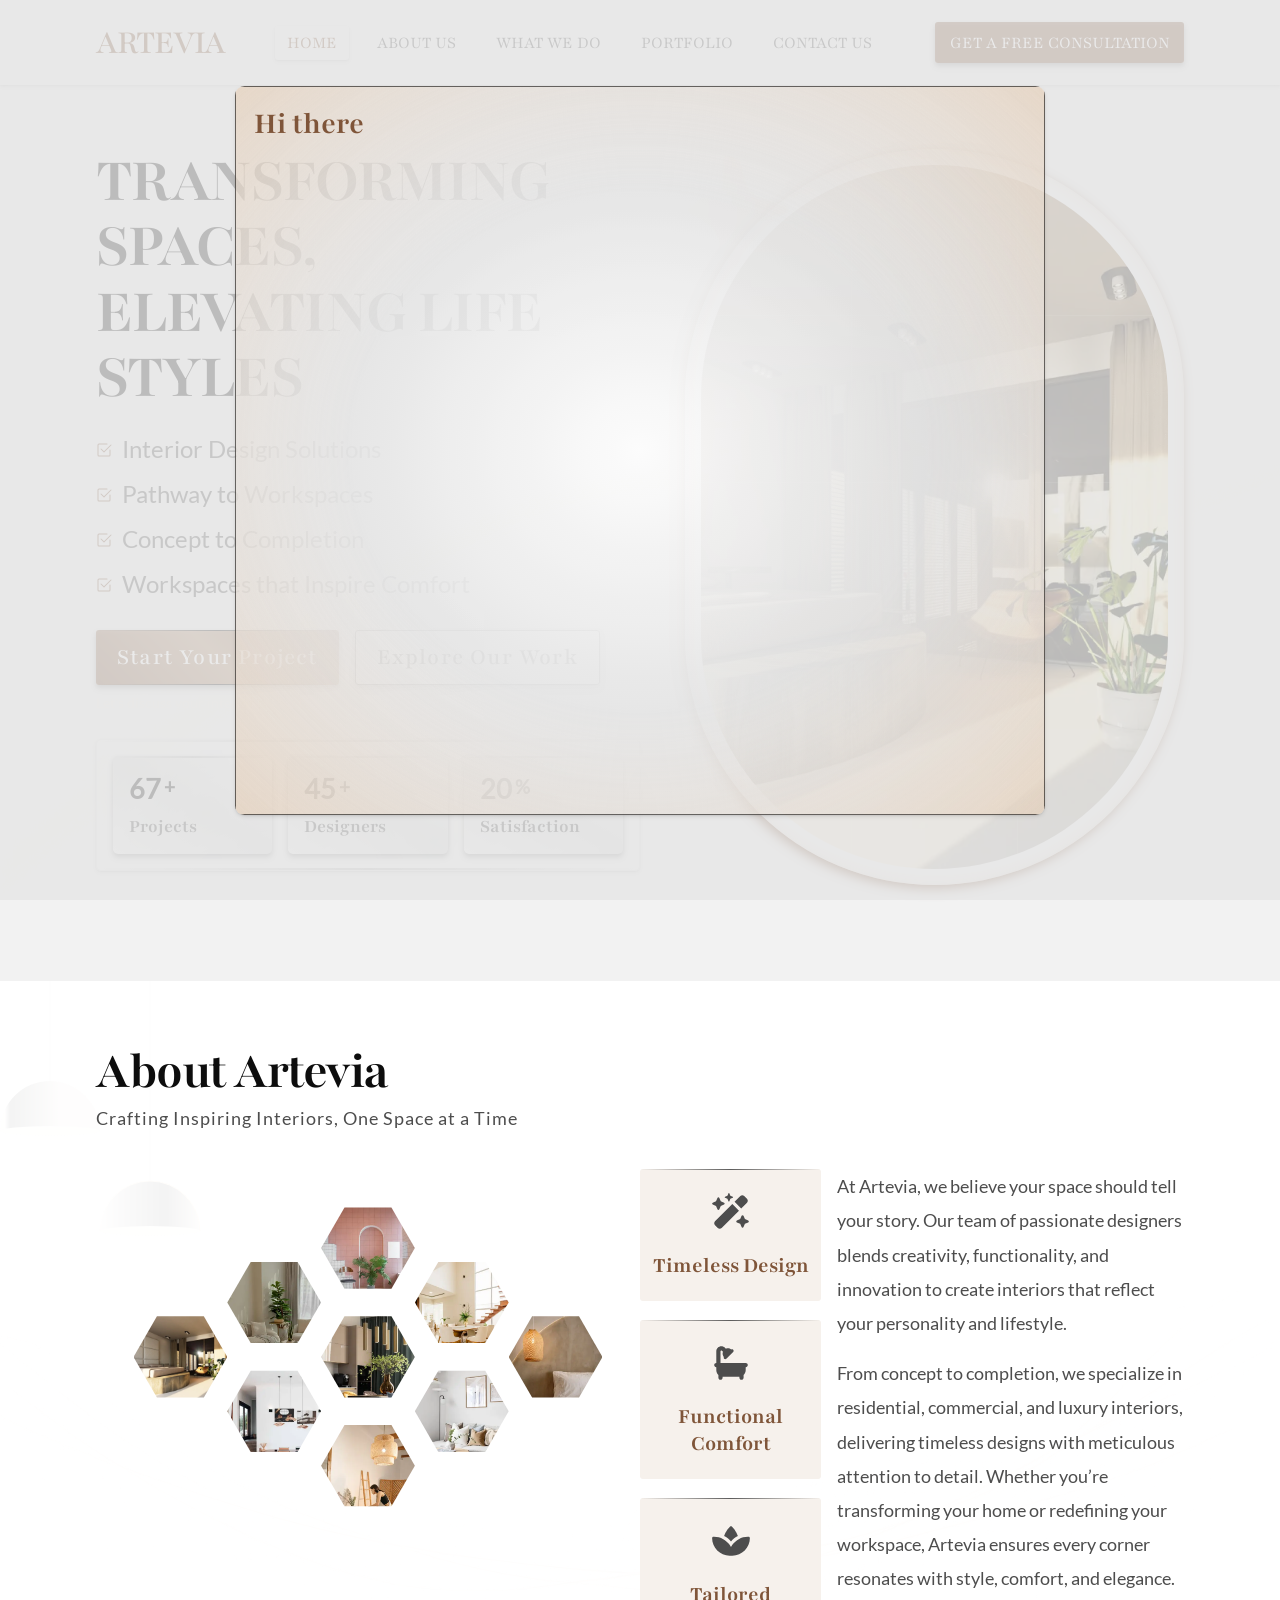
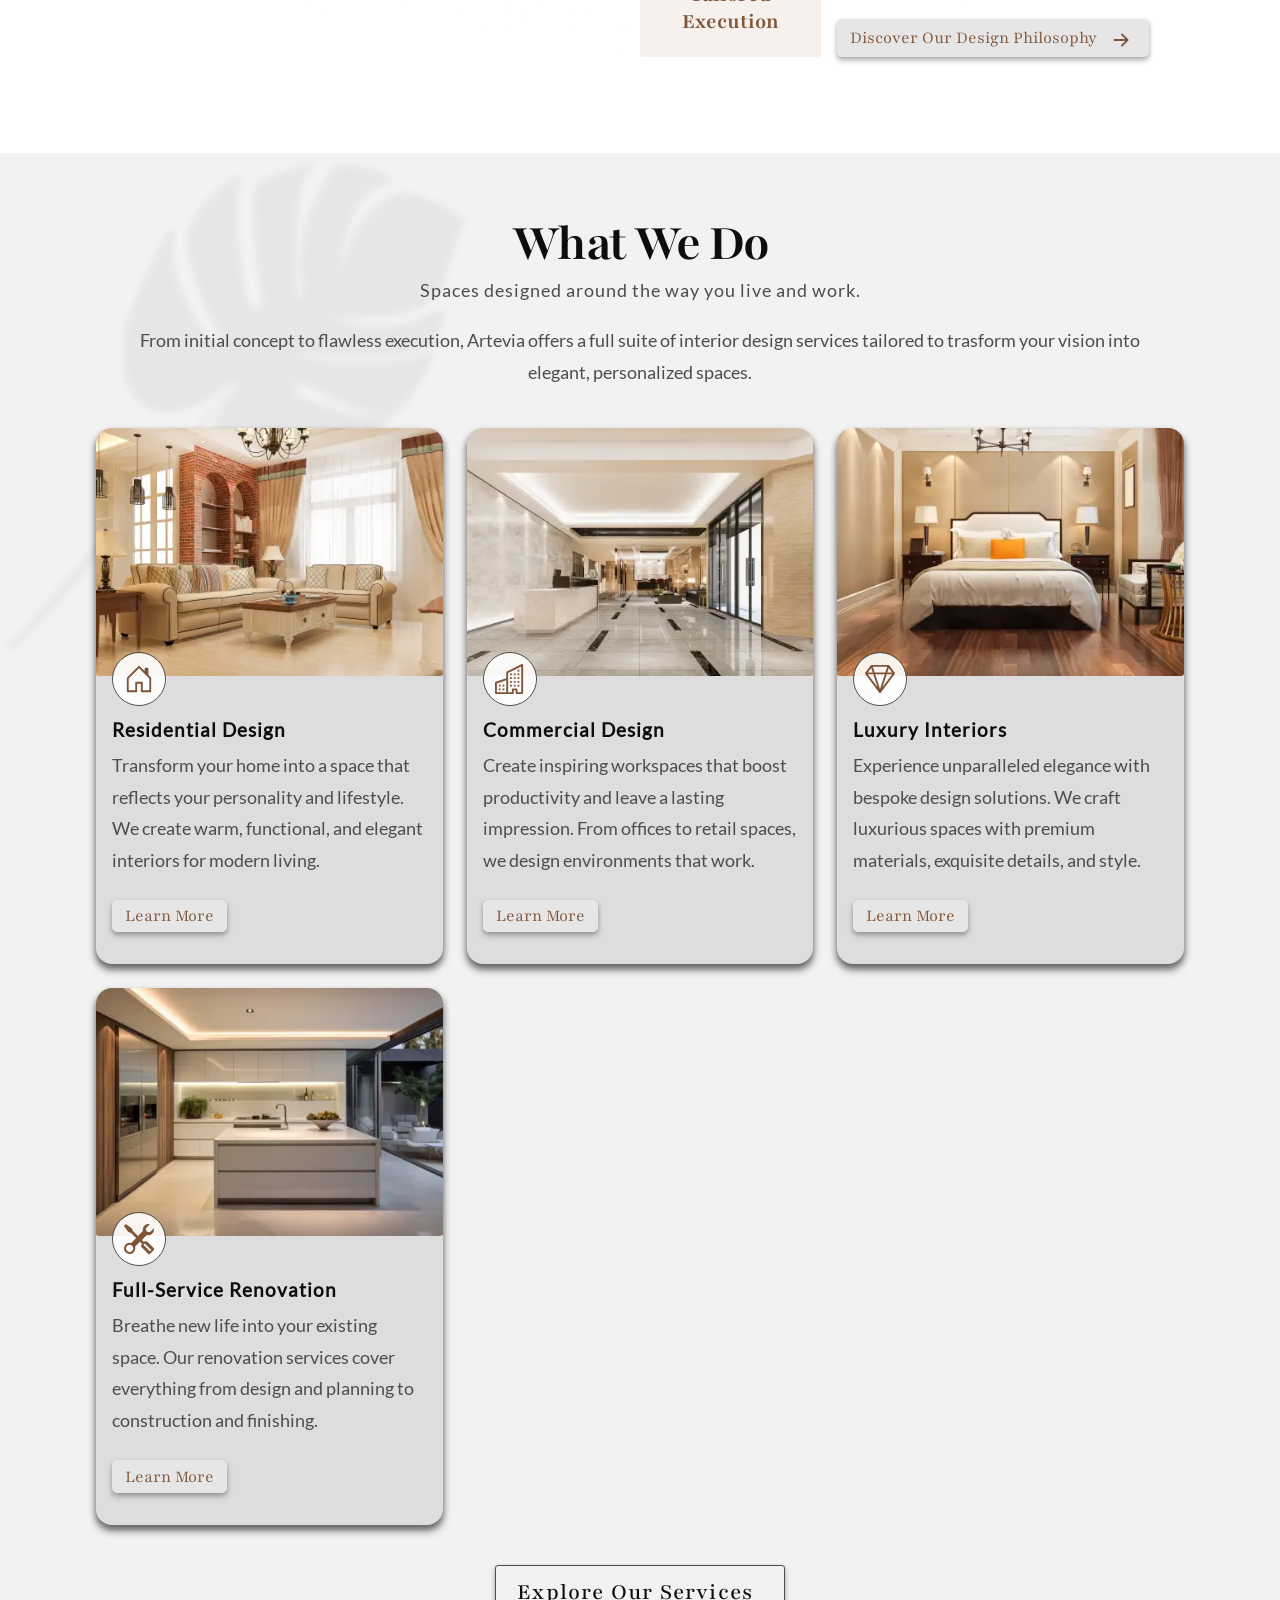
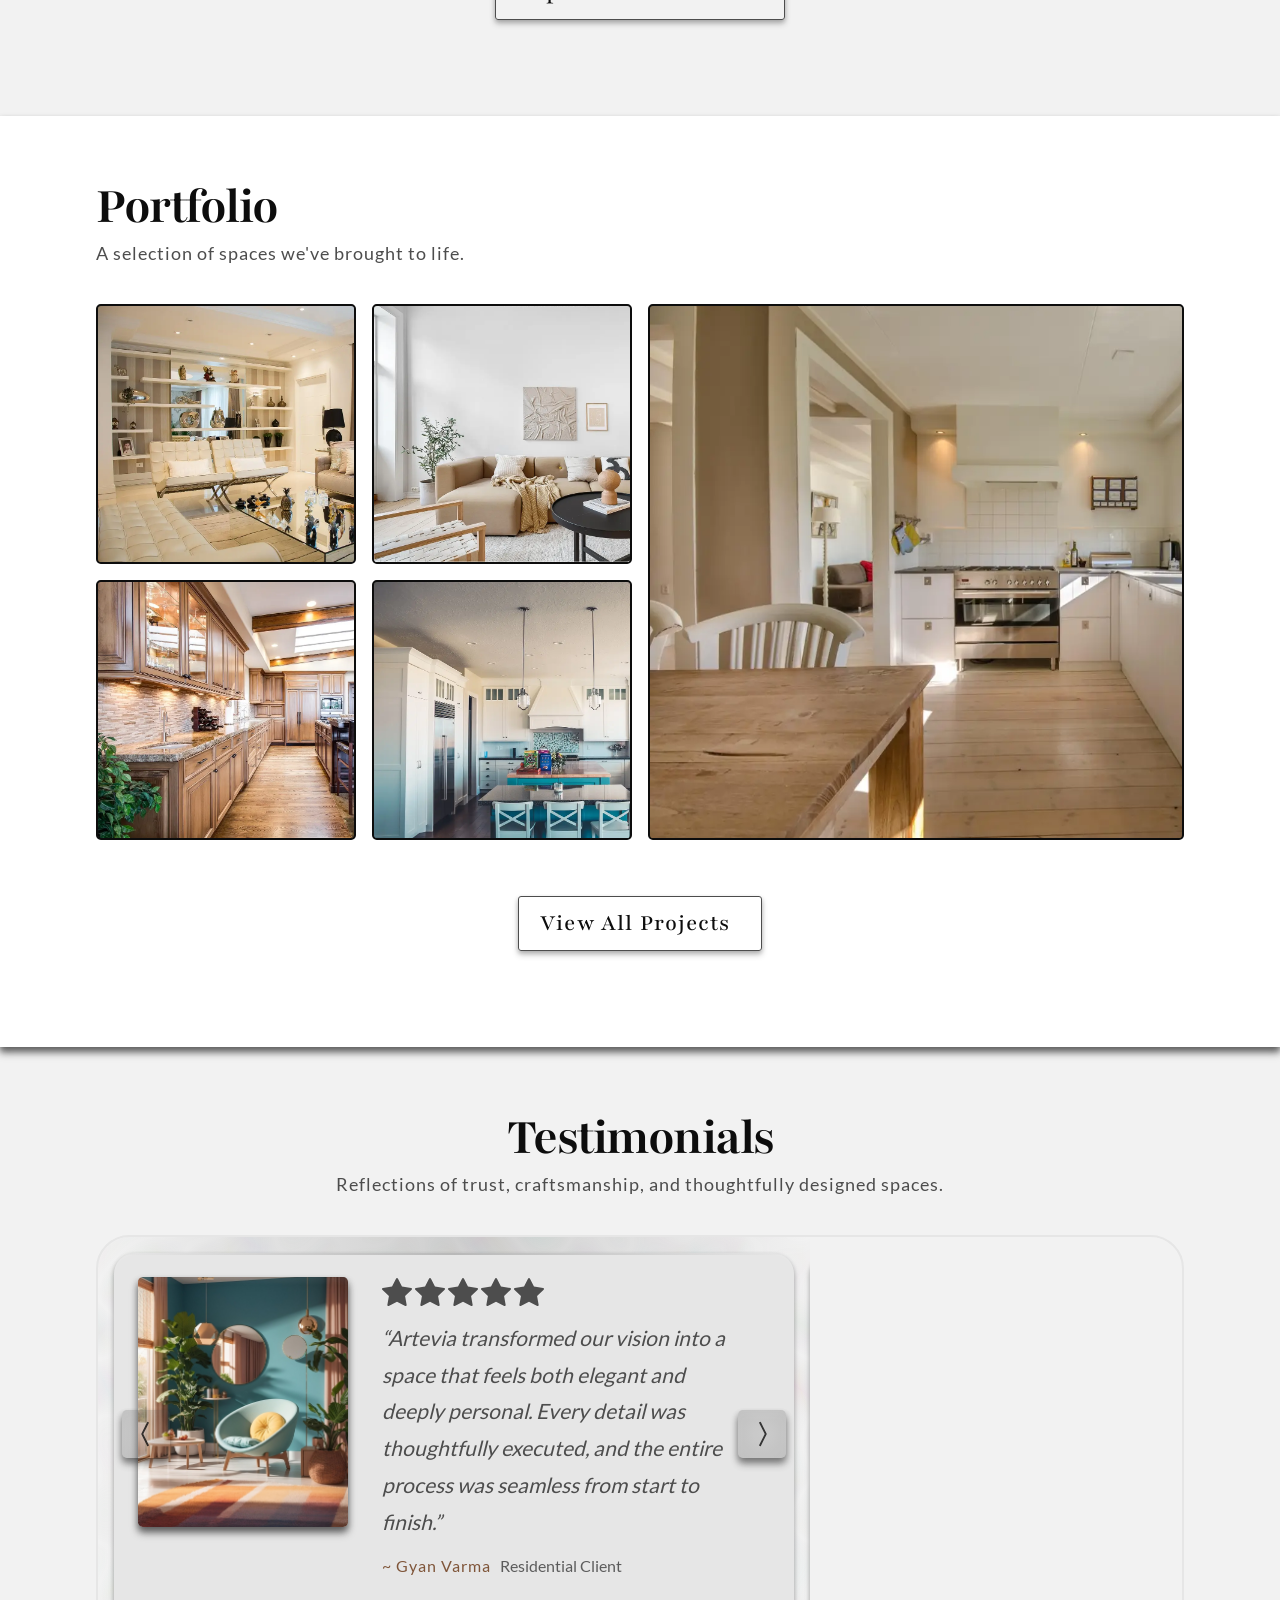
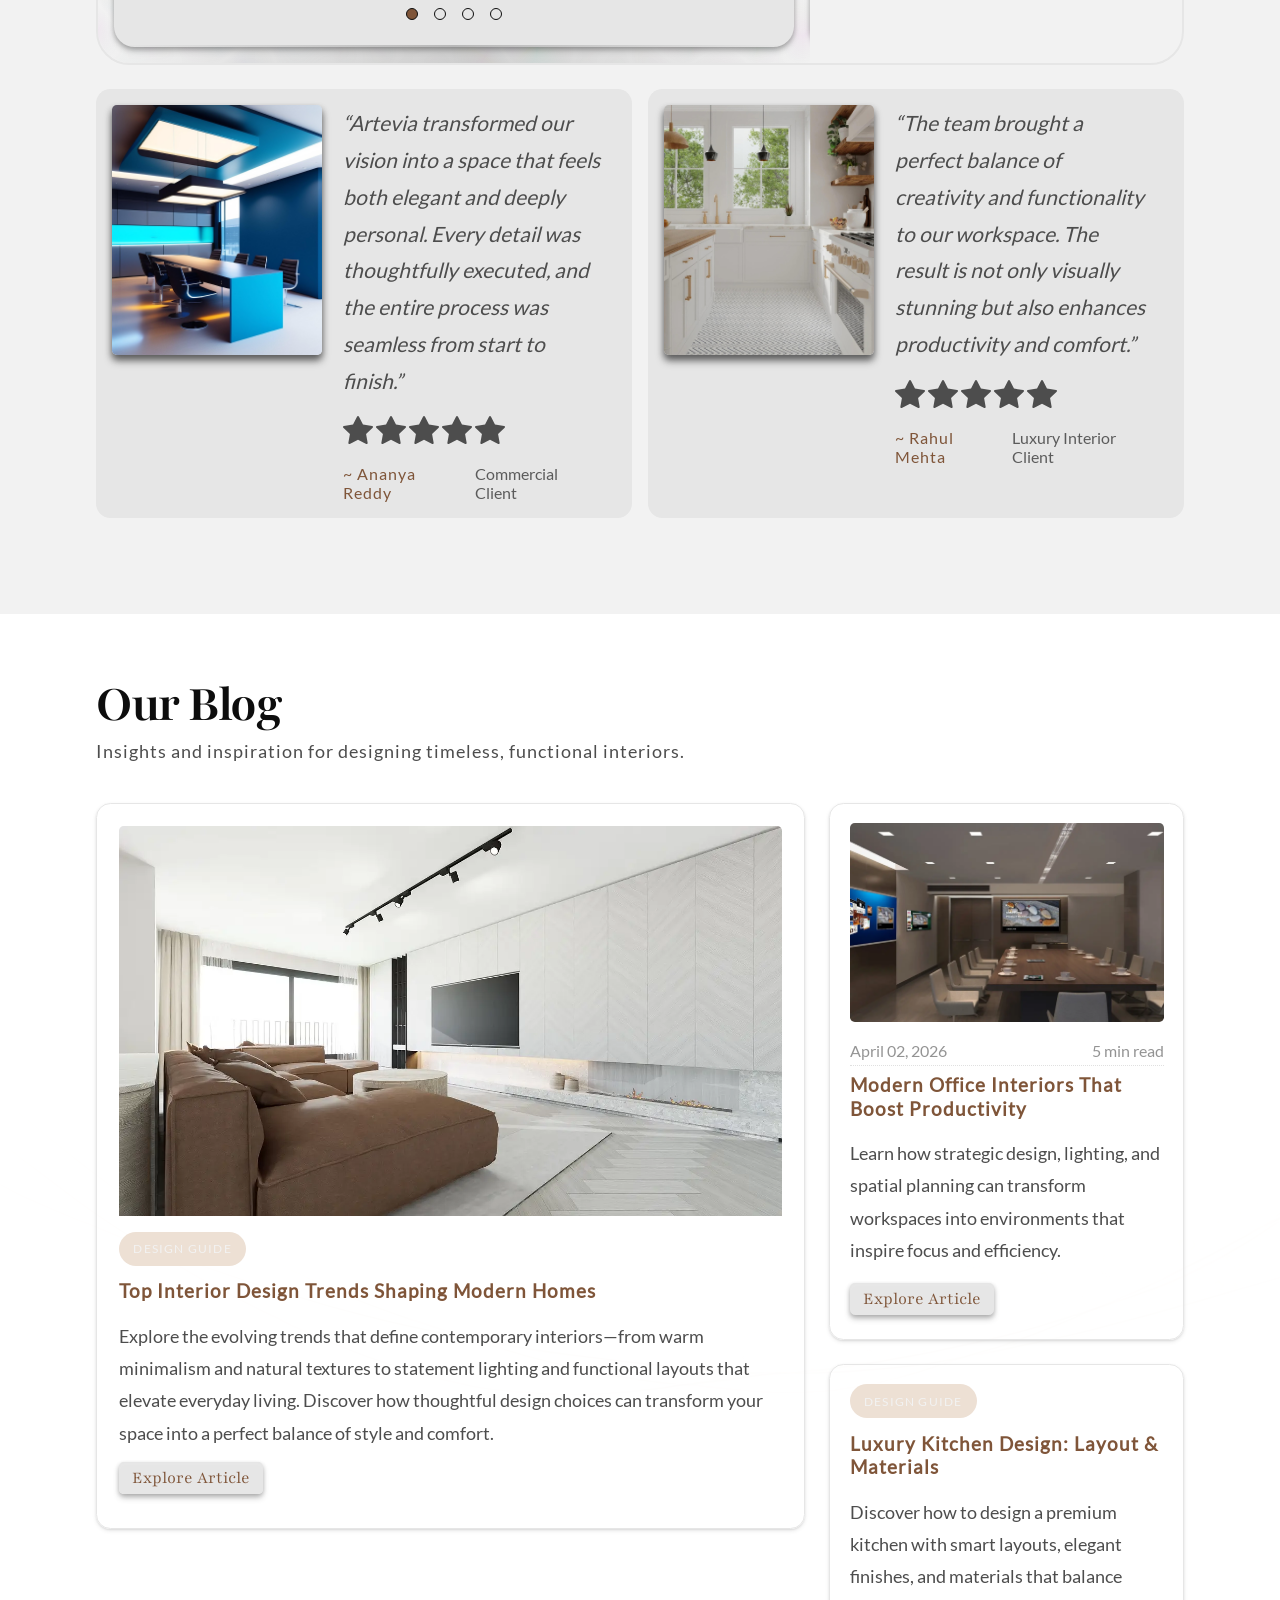
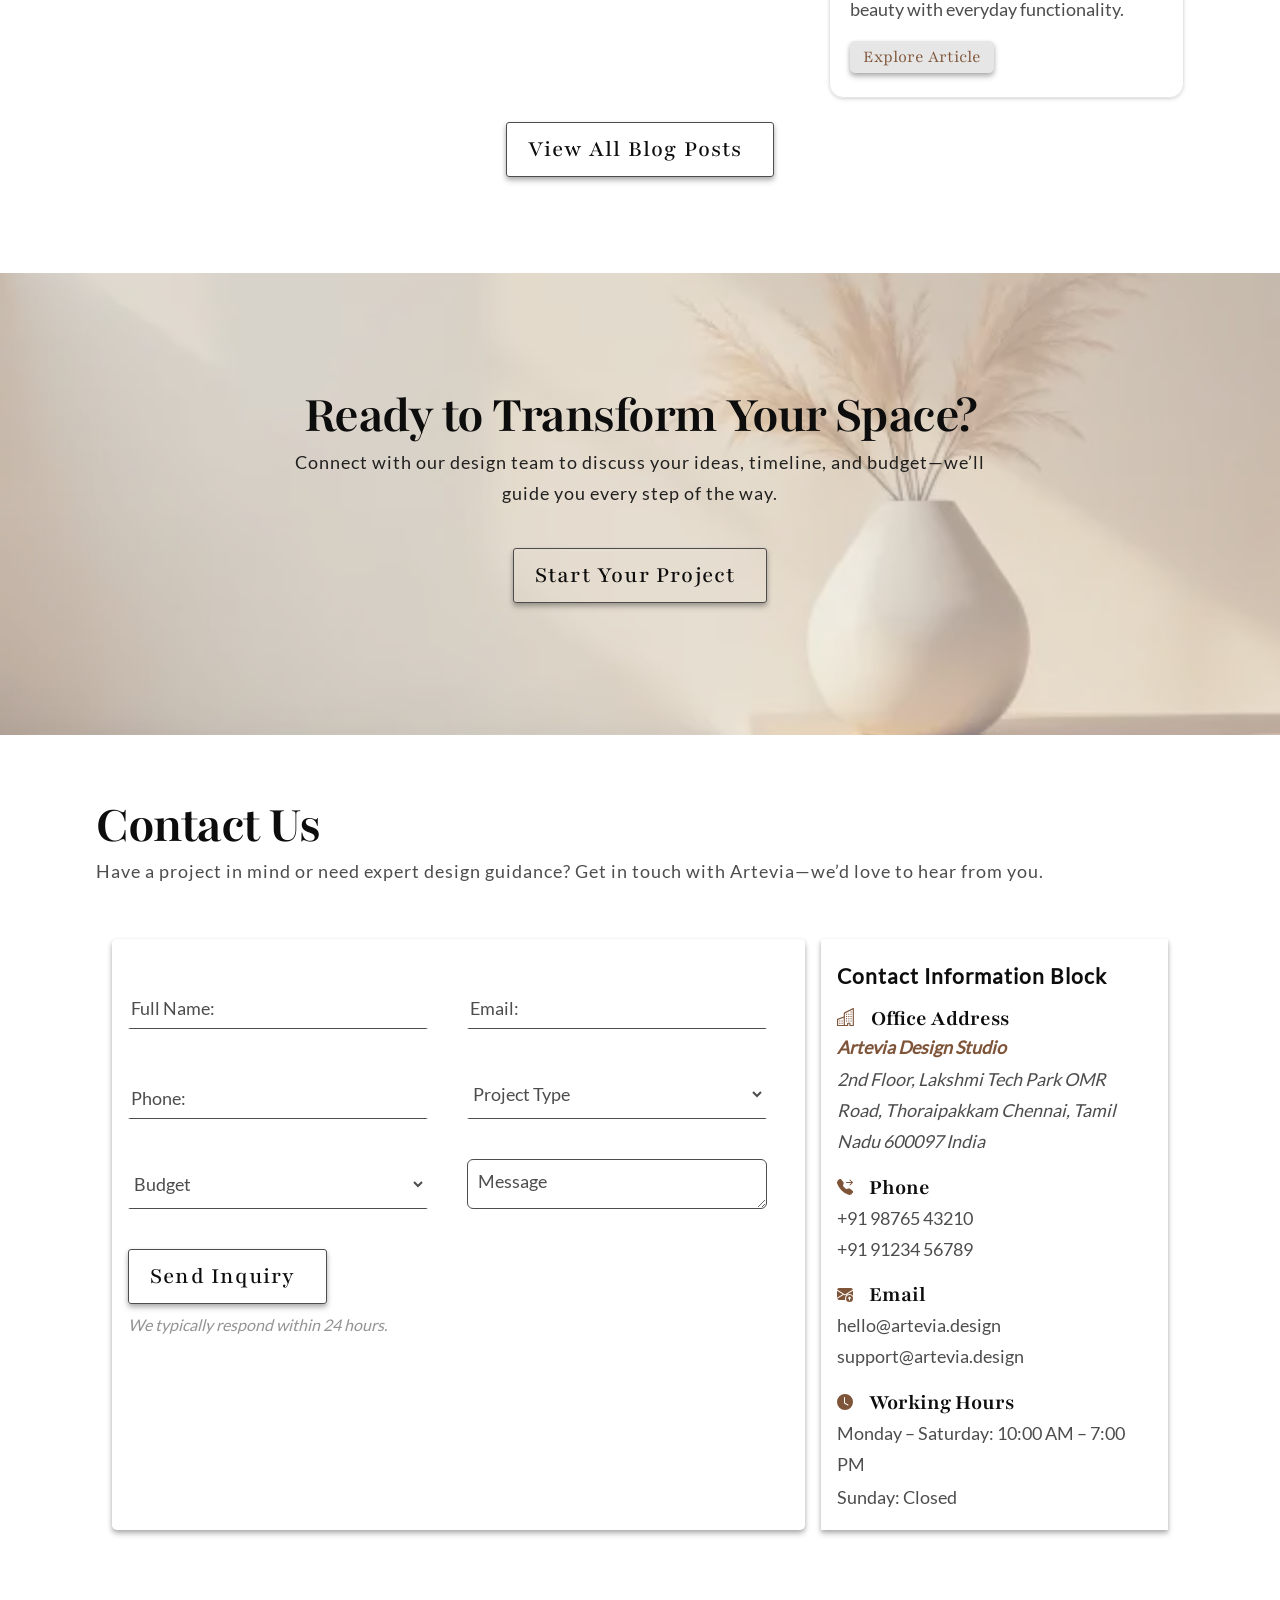
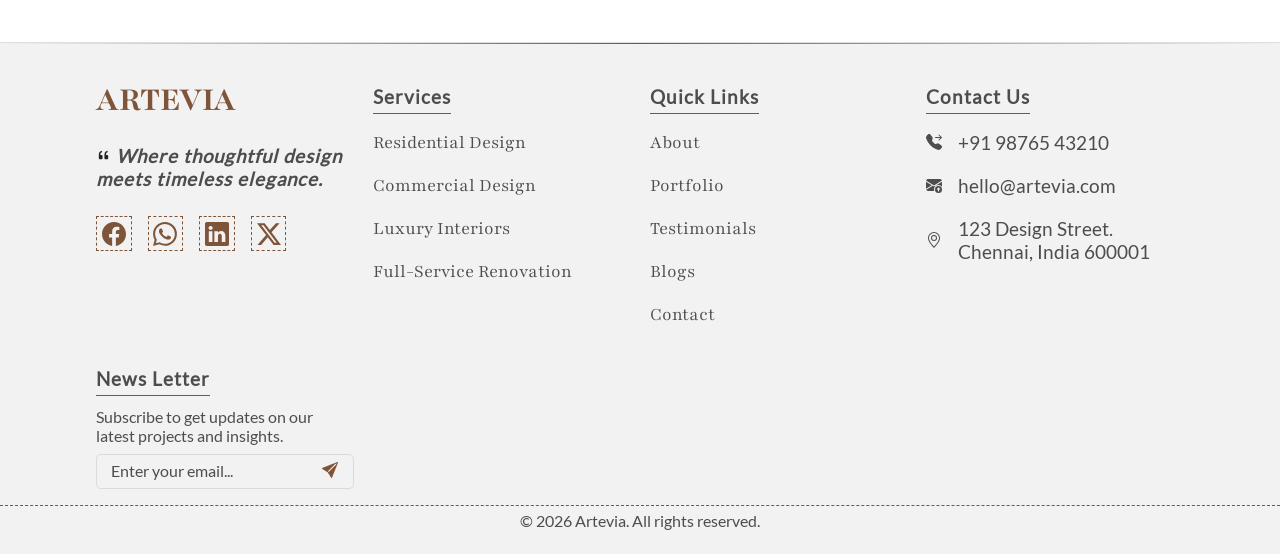
==== commit d4fcf158: "home page popup layout design" ====
--- a/index.html
+++ b/index.html
@@ -978,8 +978,12 @@
         <!-- Footer -->
         <div class="templateFooter"></div>
 
-        <!-- portfolio lightbox -->
-        <dialog id="lightBoxDialog" aria-modal="true" aria-labelledby="lightBoxImage-modal">
+        <!-- Get Started Dialog -->
+        <dialog id="getStartedDialog" aria-modal="true" aria-labelledby="startYourProject-Modal">
+            <h1>Hi there</h1>
+        </dialog>
+        <!-- portfolio lightbox Dialog -->
+        <dialog id="lightBoxDialog" aria-modal="true" aria-labelledby="lightBoxImage-Modal">
             <div class="lightBoxImageView">
                 <div class="closeModalController">
                     <svg xmlns="http://www.w3.org/2000/svg" width="42" height="42" fill="currentColor" class="bi bi-x-square" viewBox="0 0 16 16">
--- a/Assets/css/style.css
+++ b/Assets/css/style.css
@@ -716,34 +716,55 @@
 }
 #getStartedDialog,
 #lightBoxDialog {
-  /* background: var(--theme-600); */
   background: transparent;
   margin: auto;
   padding: 1.2rem;
+  box-shadow: var(--shadow-s);
+  border: none;
+  outline: 0px transparent;
 }
 #getStartedDialog[open],
 #lightBoxDialog[open] {
   position: fixed;
   width: 100%;
   background: transparent;
-  /* margin-left: 1rem; */
   min-height: 100%;
-  top: 0;
-  z-index: 120;
-  background: var(--bg-light);
-  border: 1px solid transparent;
+  z-index: 1200;
+  top: 0;
 }
 #getStartedDialog:focus,
 #lightBoxDialog:focus {
-  outline: none;
+  outline: 1px solid transparent;
 }
 #getStartedDialog::backdrop,
 #lightBoxDialog::backdrop {
   background: var(--bg-light);
-  opacity: 0.9;
+  opacity: 0.81;
+}
+#getStartedDialog[open]{
+  min-width:300px;
+  max-width: 810px;
+  min-height: 81vh;
+  max-height: 81vh;
+  margin-top: 9.5vh;
+  border-radius: 0.6rem;
+}
+
+#getStartedDialog::before,
+#getStartedDialog::after{
+  position: absolute;
+  content: "";
+  inset: 0;
+  background: radial-gradient(var(--bg), var(--bg-light), var(--theme-200));
+  opacity: 0.6;
+}
+
+#getStartedDialog::after{
+  background: radial-gradient(var(--bg), var(--bg-light), transparent);
+  border: 1px solid var(--text);
 }
 .portfolio{
-  box-shadow: var(--shadow-s);
+  box-shadow: var(--shadow-l);
 }
 .lightBoxImageView {
   position: absolute;
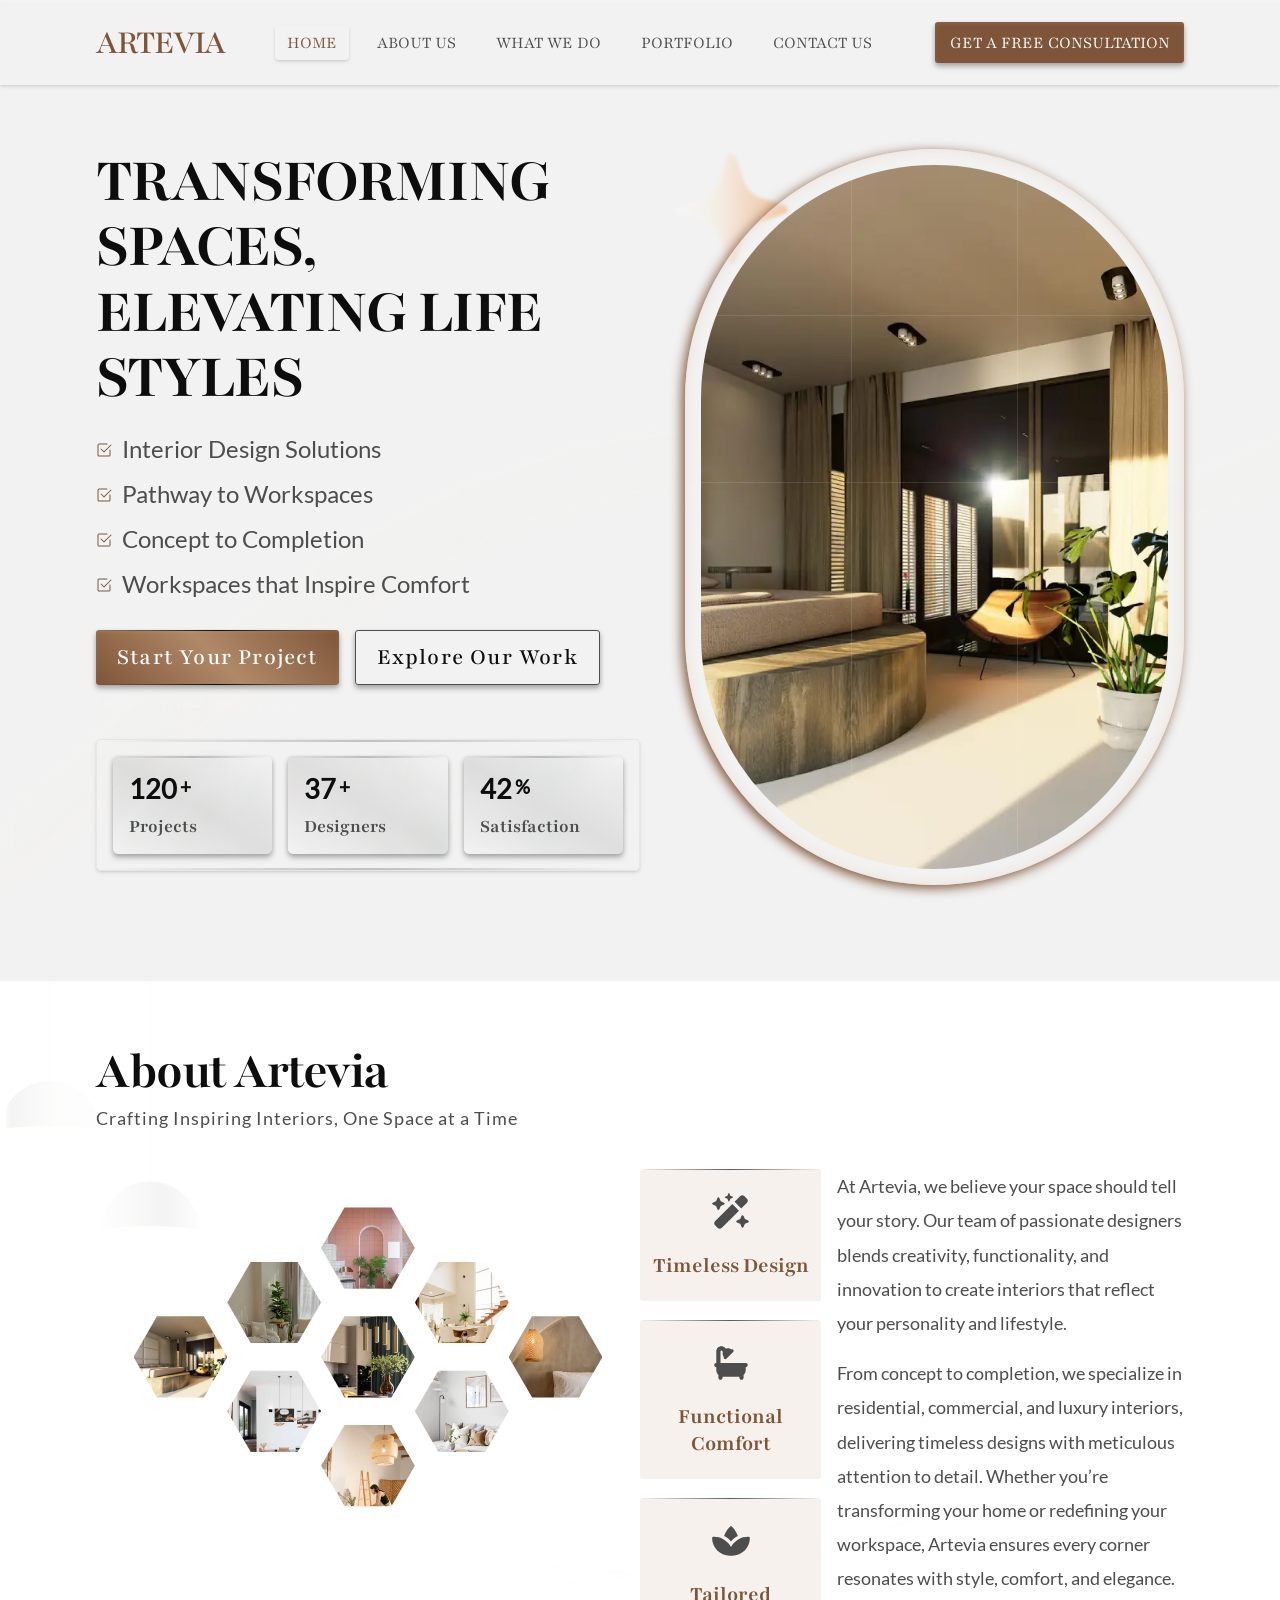
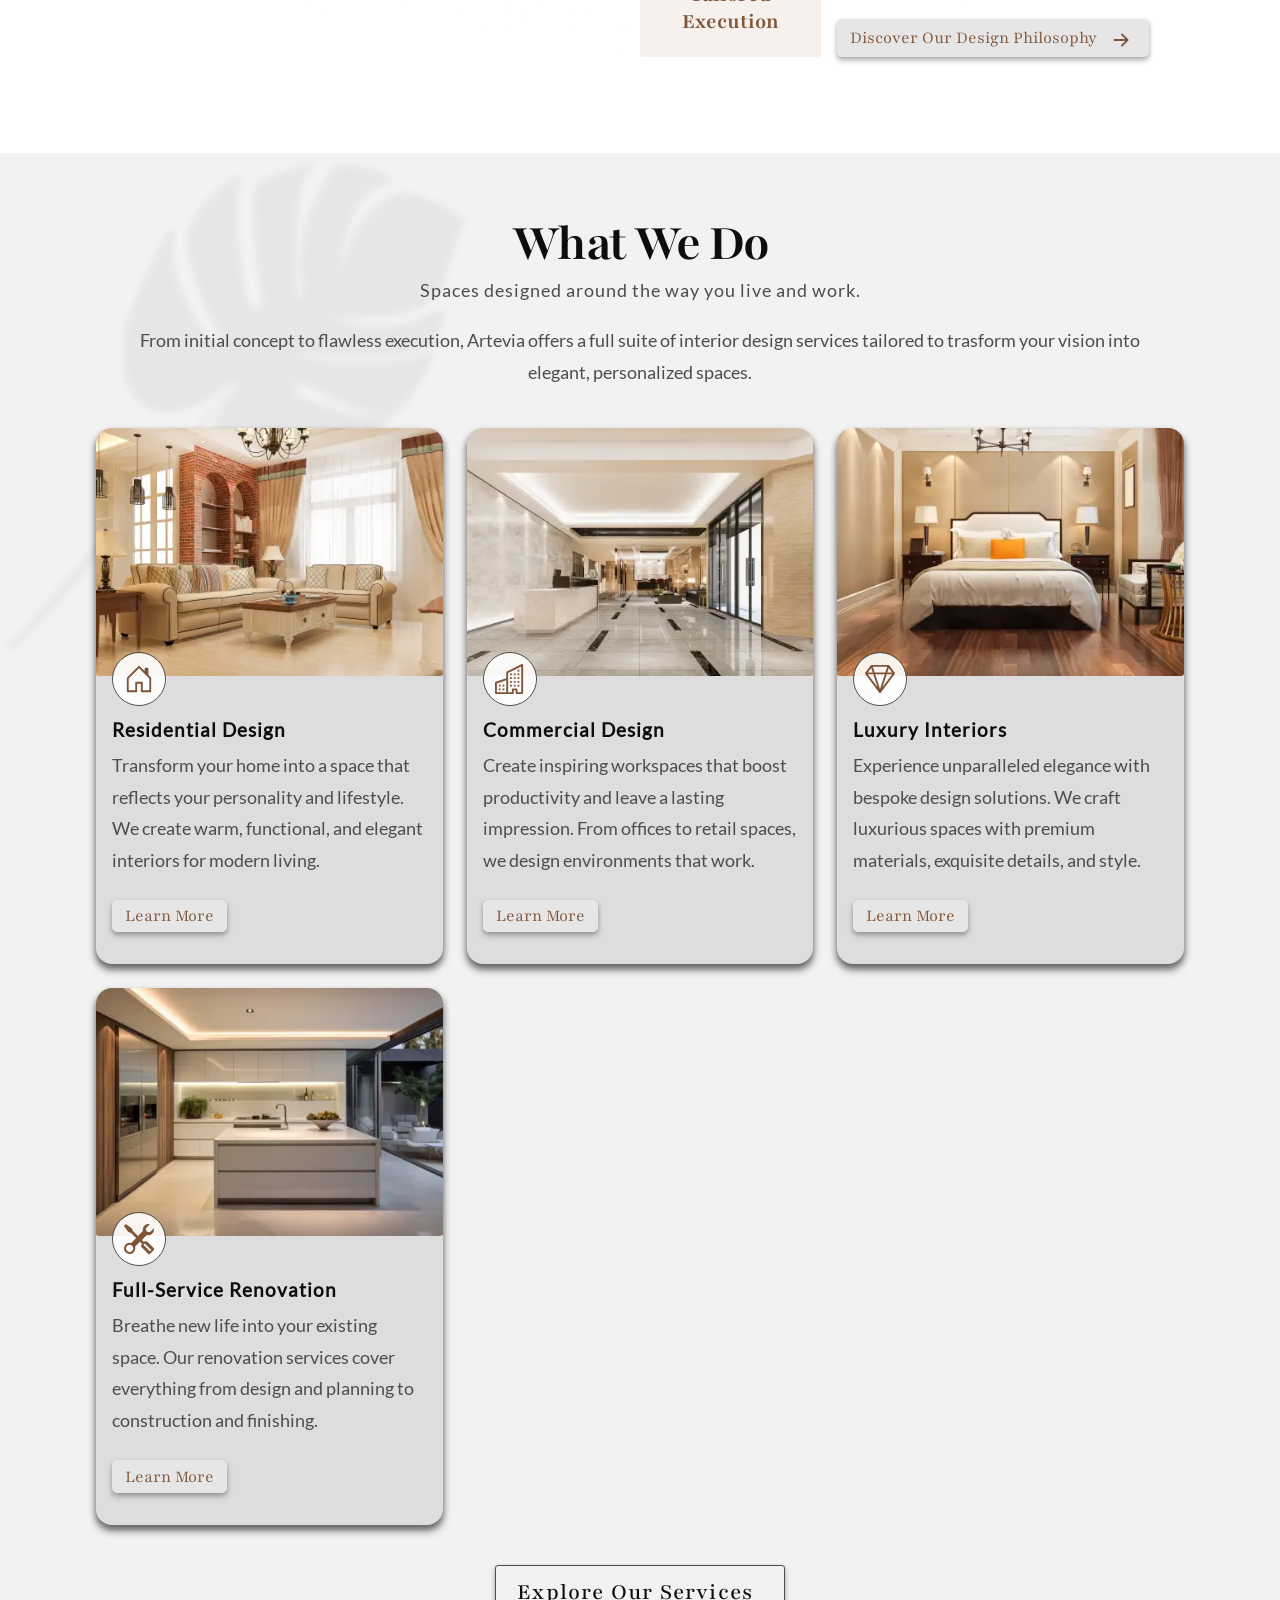
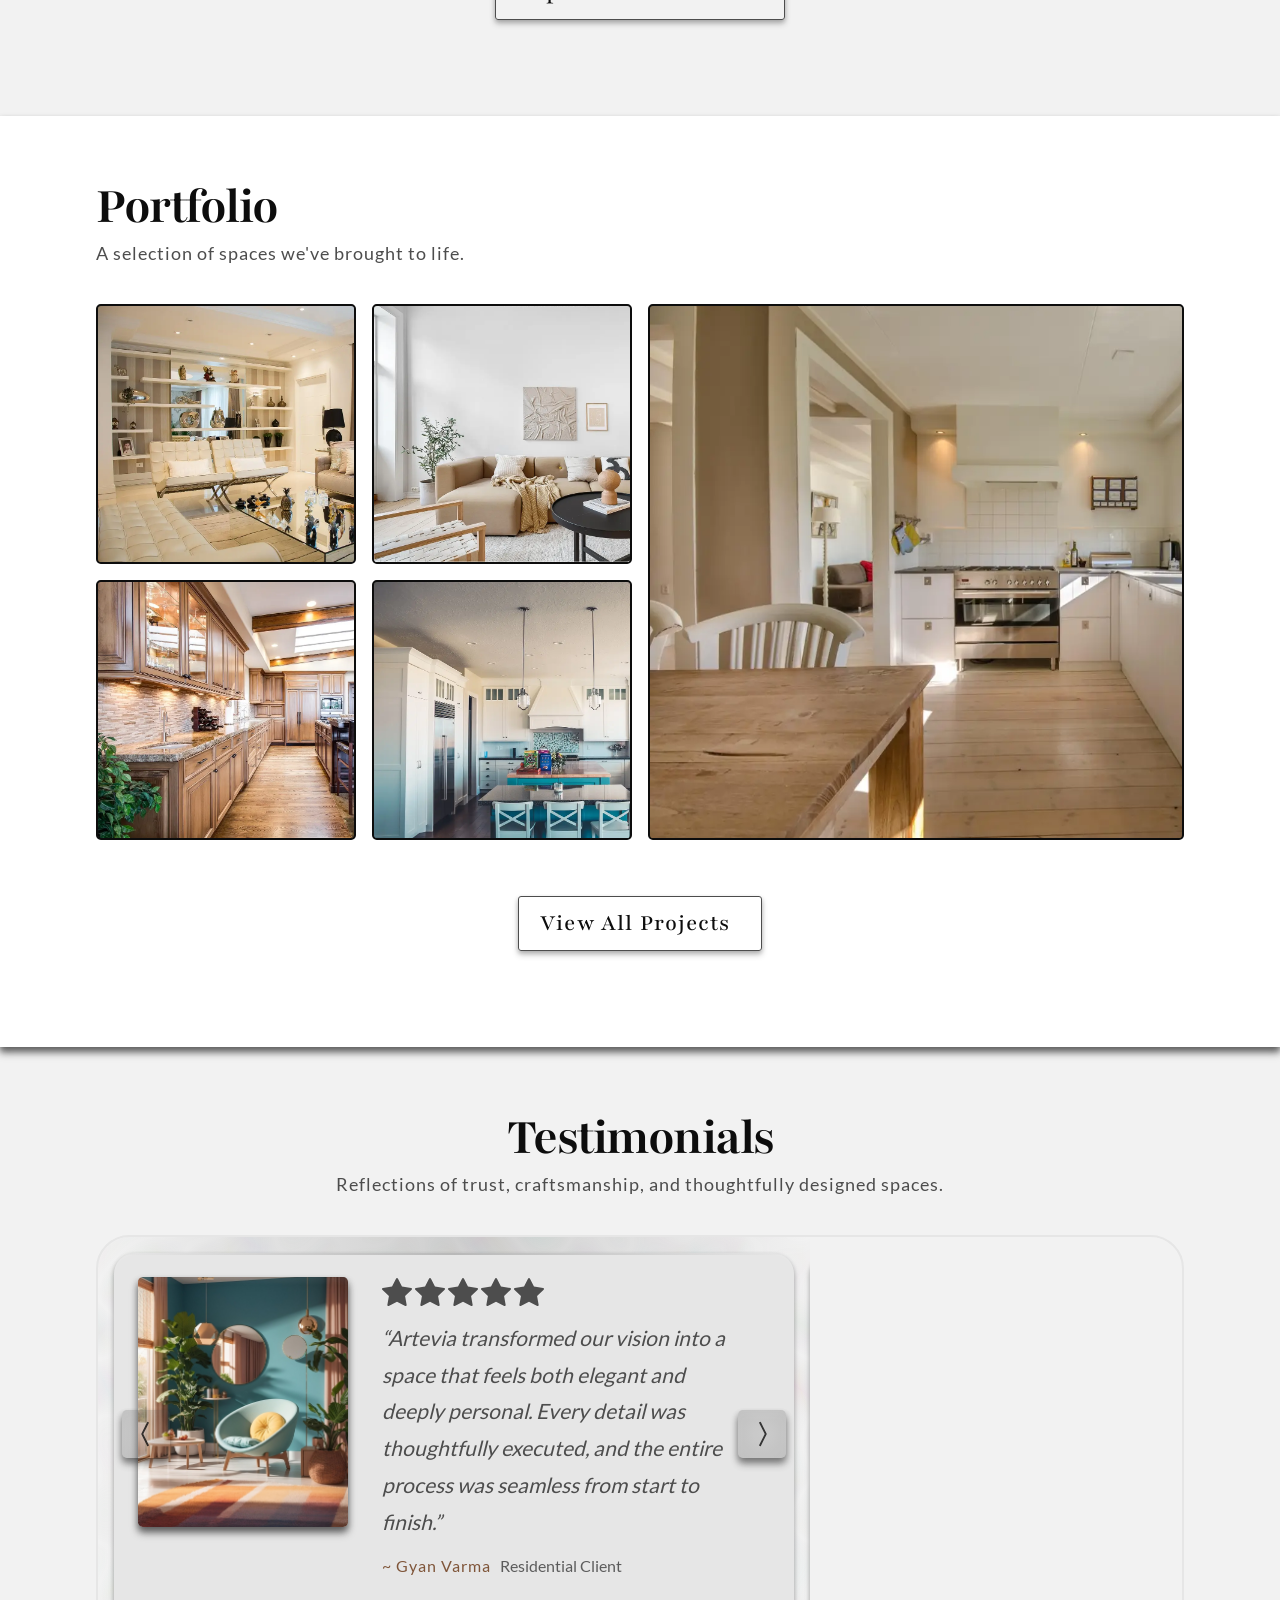
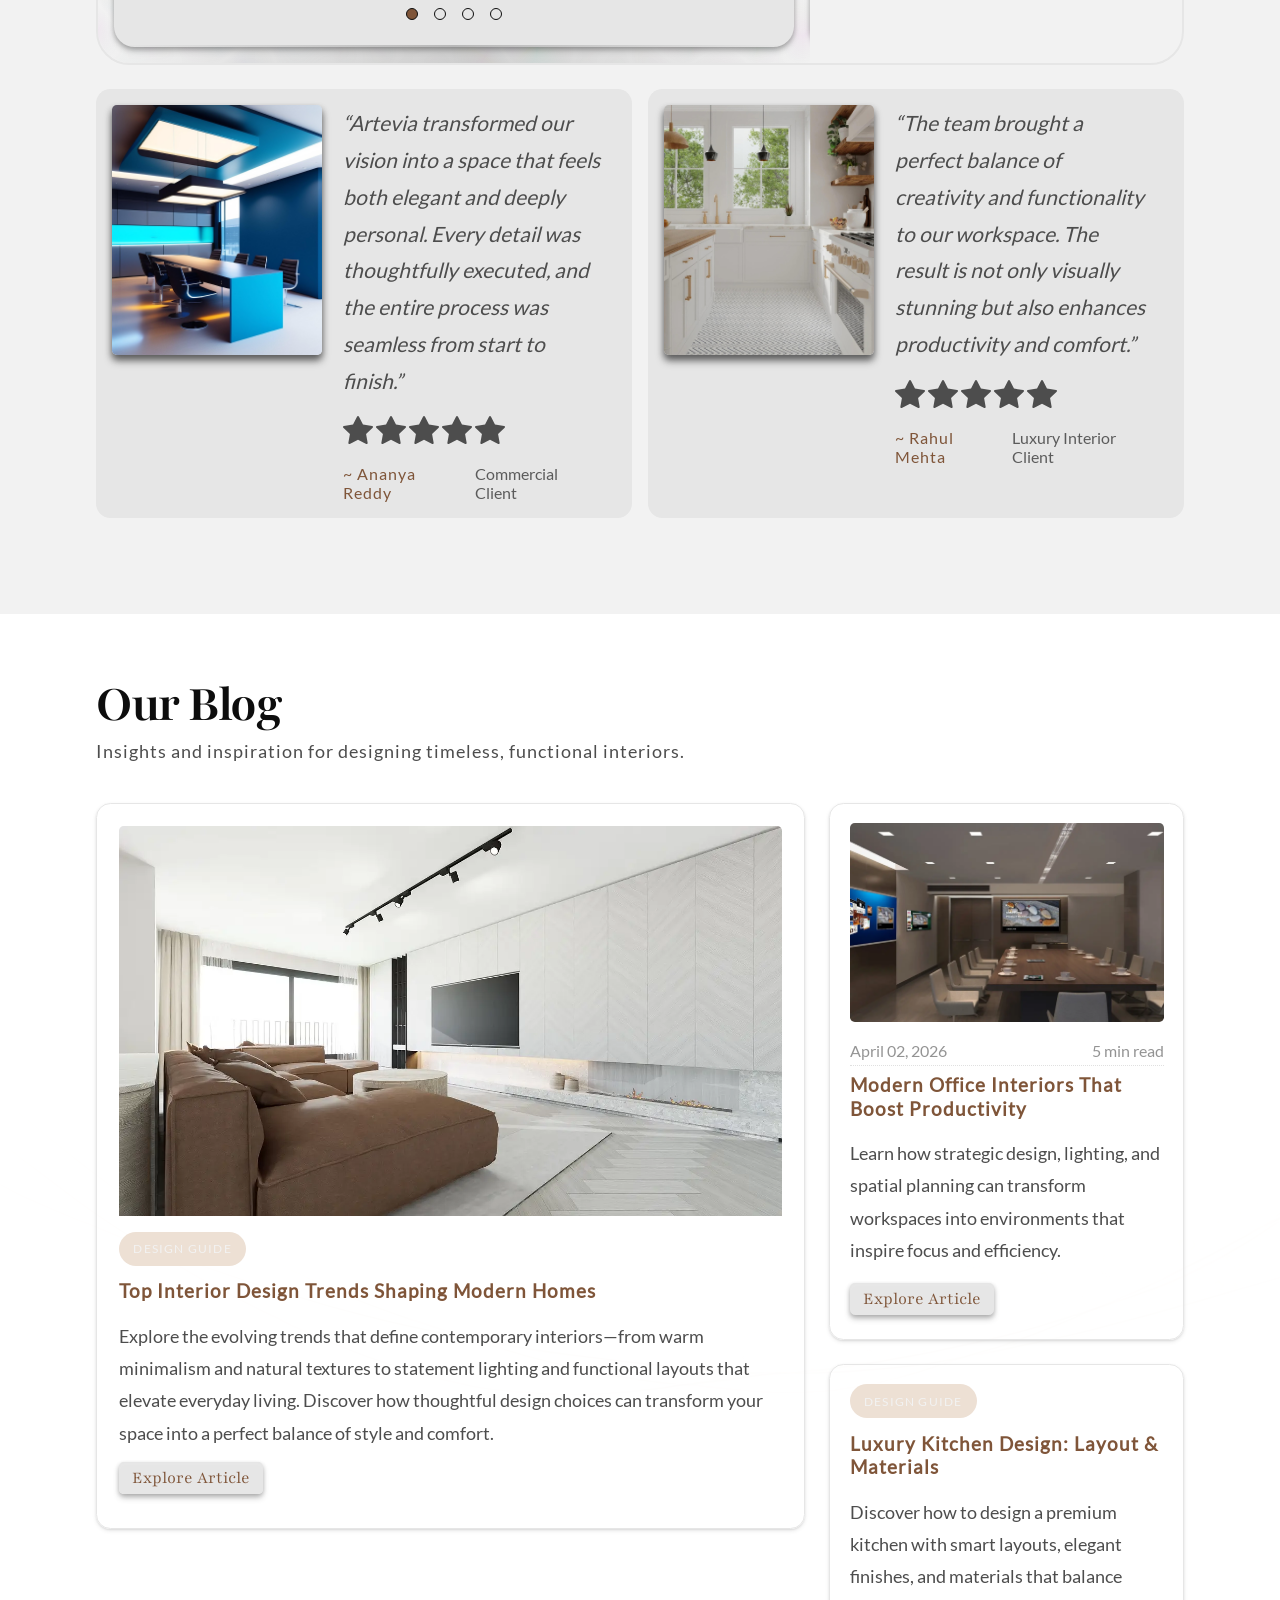
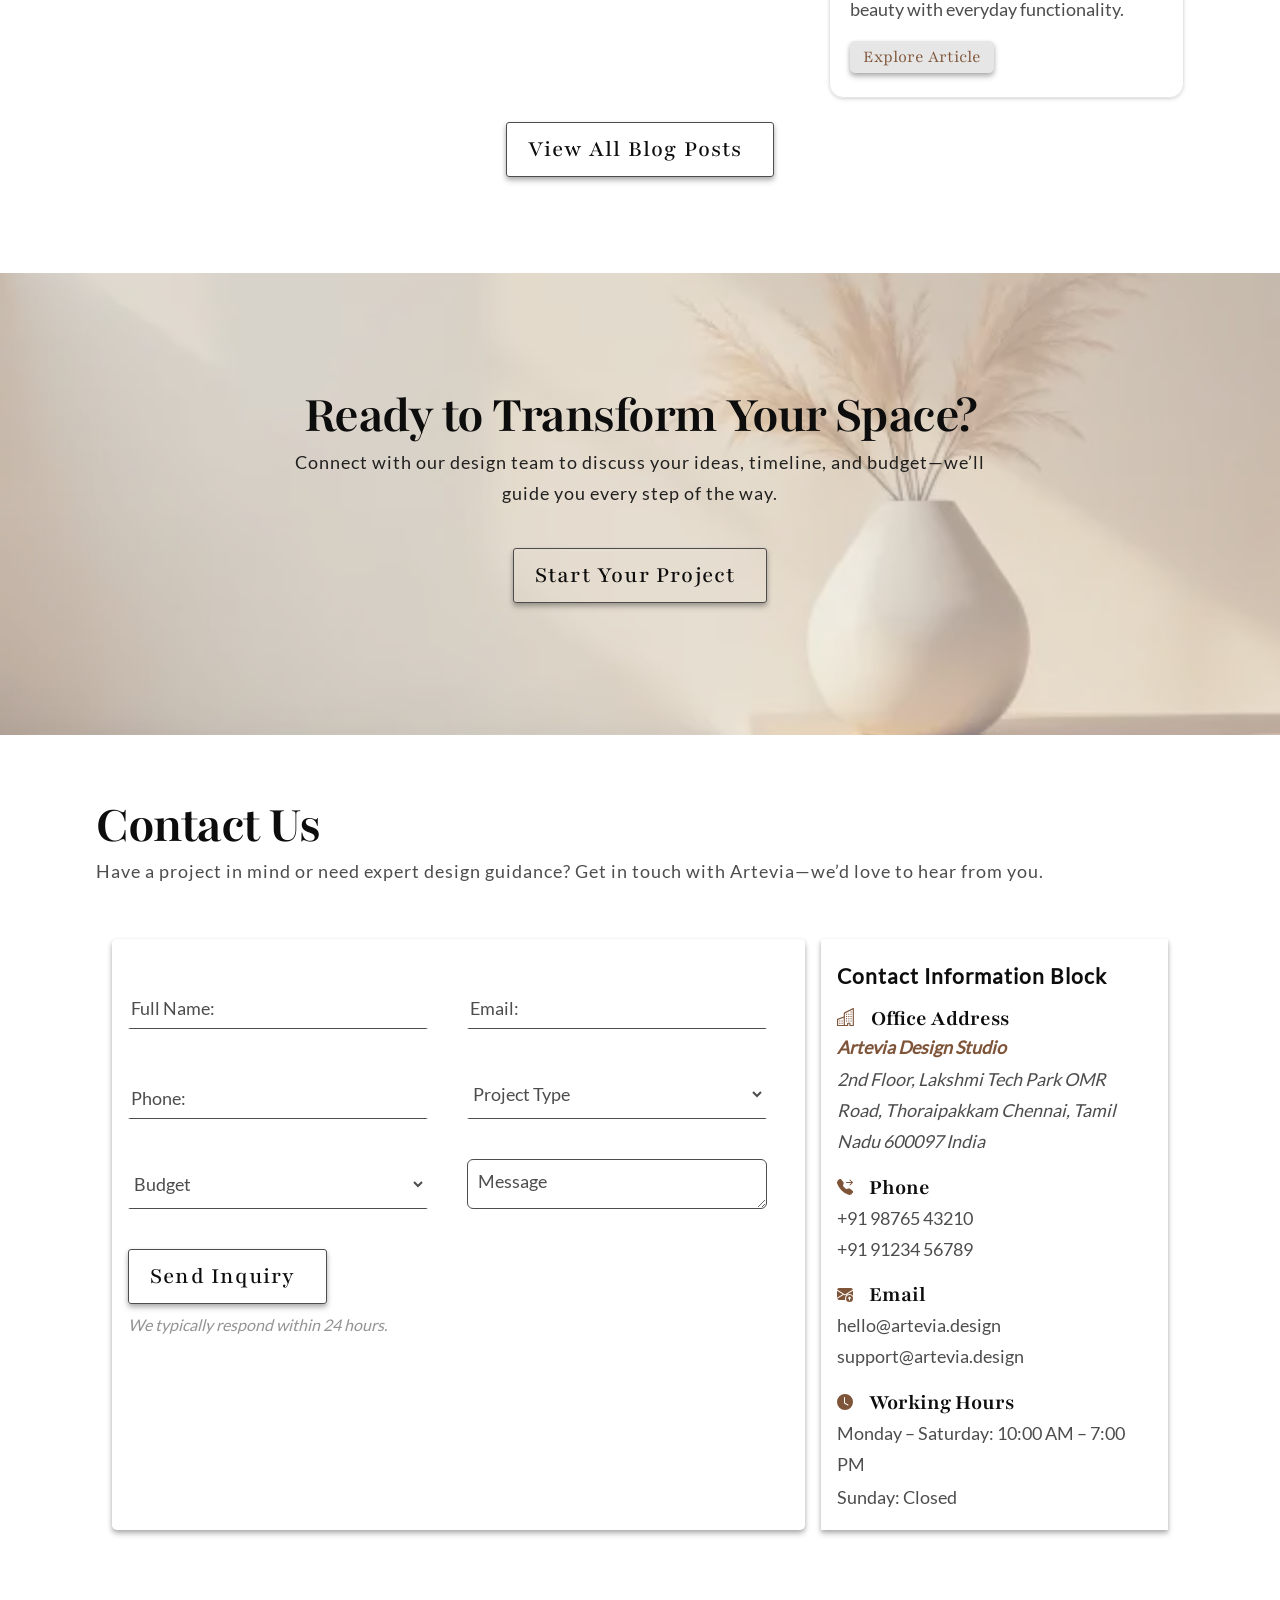
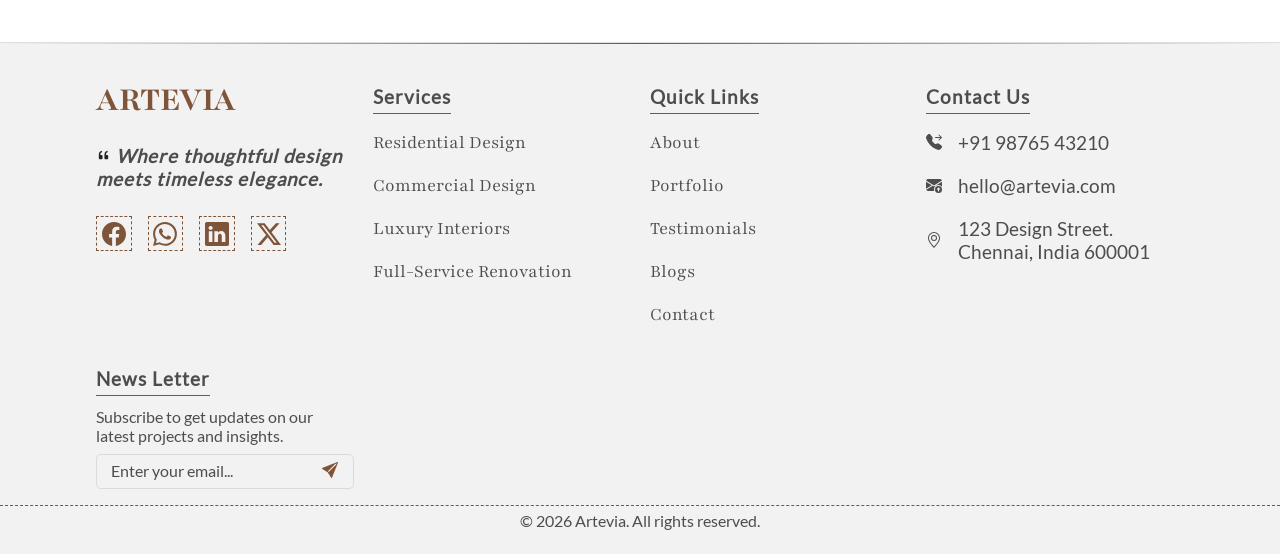
==== commit 84677d40: "hompe page pop up" ====
--- a/index.html
+++ b/index.html
@@ -73,7 +73,7 @@
                         Workspaces that Inspire Comfort</li>
                 </ul>
                 <header class="ctaActionControllers mt-24">
-                    <a href="#contact" class="primaryctaBtn">
+                    <a href="javascript:void(0)" class="primaryctaBtn" id="getctaBtn">
                     Start Your Project
                 </a>
                 <a class="secondaryctaBtn" href="#portfolio">
@@ -980,7 +980,75 @@
 
         <!-- Get Started Dialog -->
         <dialog id="getStartedDialog" aria-modal="true" aria-labelledby="startYourProject-Modal">
-            <h1>Hi there</h1>
+            <div class="getStartedDialogRow">
+                <div class="getStartedDialogCol">
+                    <div class="gsdcContentSubHeading">
+                        <p class="titleCaption">LET'S BRING YOUR VISION TO LIFE</p>
+                    </div>
+                    <div class="gsdcContentHeading">
+                        <h2>Start Your Project</h2>
+                    </div>
+                    <p class="gsdcContent">
+                        Tell us about your space, style and needs. Our team will get back to you with a personalized Consultation.
+                    </p>
+
+                    <form action="#" id="gsdForm">
+                        <div class="gsdformFields mt-24">
+                            <div class="gsdFormField">
+                                <div class="gsdffIcon"></div>
+                                <div class="gsdffInput">
+                                    <input type="text" placeholder="Full Name *">
+                                </div>
+                            </div>
+
+                            <div class="gsdFormField">
+                                <div class="gsdffIcon"></div>
+                                <div class="gsdffInput">
+                                    <input type="text" placeholder="Full Name *">
+                                </div>
+                            </div>
+
+                            
+                            <div class="gsdFormField">
+                                <div class="gsdffIcon"></div>
+                                <div class="gsdffInput">
+                                    <input type="text" placeholder="Full Name *">
+                                </div>
+                            </div>
+
+                            
+                            <div class="gsdFormField">
+                                <div class="gsdffIcon"></div>
+                                <div class="gsdffInput">
+                                    <input type="text" placeholder="Full Name *">
+                                </div>
+                            </div>
+
+                            </div>
+                            
+                            <div class="gsdFormField mt-16">
+                                <div class="gsdffInput">
+                                    <textarea type="text" placeholder="Full Name *" rows="4"></textarea>
+                                </div>
+                            </div>
+
+                            
+                <header class="ctaActionControllers mt-24">
+                    <a href="#contact" class="primaryctaBtn">
+                    Start Your Project
+                </a>
+                </header>
+
+                            
+                </div>
+                
+                <div class="getStartedDialogCol">
+                    <div class="getstartedImage">
+                    </div>
+                </div>
+                    </form>
+            </div>
+            </div>
         </dialog>
         <!-- portfolio lightbox Dialog -->
         <dialog id="lightBoxDialog" aria-modal="true" aria-labelledby="lightBoxImage-Modal">
--- a/Assets/css/style.css
+++ b/Assets/css/style.css
@@ -273,7 +273,7 @@
   /* background: var(--theme-bg-dark); */
   z-index: 10;
 }
-section h2 {
+section h2, .gsdcContentHeading h2 {
   font-size: 42px;
   font-size: clamp(42px, 4.2vw, 60px);
   color: var(--text);
@@ -281,7 +281,9 @@
   line-height: 100%;
 }
 footer .titleCaption,
-section .titleCaption {
+section .titleCaption,
+.gsdcContentSubHeading .titleCaption
+{
   letter-spacing: 1px;
   line-height: 125%;
   font-family: var(--lato);
@@ -721,14 +723,21 @@
   padding: 1.2rem;
   box-shadow: var(--shadow-s);
   border: none;
-  outline: 0px transparent;
+  outline: 1px solid transparent;
+  height: max-content;
+}
+
+
+#getStartedDialog .getStartedDialogRow,
+#lightBoxDialog .getStartedDialogRow{
+  position: relative;
+  z-index: 1 ;
 }
 #getStartedDialog[open],
 #lightBoxDialog[open] {
   position: fixed;
   width: 100%;
   background: transparent;
-  min-height: 100%;
   z-index: 1200;
   top: 0;
 }
@@ -739,30 +748,120 @@
 #getStartedDialog::backdrop,
 #lightBoxDialog::backdrop {
   background: var(--bg-light);
-  opacity: 0.81;
+  opacity: 0.9;
 }
 #getStartedDialog[open]{
   min-width:300px;
   max-width: 810px;
-  min-height: 81vh;
-  max-height: 81vh;
-  margin-top: 9.5vh;
+  margin-top: 21px;
+  padding: 3rem;
   border-radius: 0.6rem;
-}
-
+  overflow: hidden;
+}
 #getStartedDialog::before,
 #getStartedDialog::after{
   position: absolute;
   content: "";
   inset: 0;
   background: radial-gradient(var(--bg), var(--bg-light), var(--theme-200));
+  /* border: 1px solid var(--text-muted); */
   opacity: 0.6;
 }
-
 #getStartedDialog::after{
   background: radial-gradient(var(--bg), var(--bg-light), transparent);
-  border: 1px solid var(--text);
-}
+}
+.getStartedDialogRow{
+  display: grid;
+  grid-template-columns: 2fr 1fr;
+  gap: 2.1rem;
+}
+.getStartedDialogCol{
+  /* border: 1px solid lime; */
+}
+.gsdcContentHeading h2{
+  font-size: 42px;
+  font-size: clamp(3rem, 3.6rem,60px);
+}
+.gsdcContentSubHeading p.titleCaption{
+  font-size: 1rem;
+  font-size: clamp(0.6rem, 1vw, 1rem);
+}
+.gsdformFields{
+  display: grid;
+  grid-template-columns: repeat(2, minmax(30px, 1fr));
+  gap: 1rem;
+}
+.gsdFormField{
+  position: relative;
+  background: transparent;
+}
+.gsdffInput{
+  position: relative;
+  border-radius: 0.3rem;
+  background: transparent;
+  overflow: hidden;
+}
+.gsdffInput::before{
+  content: "";
+  position: absolute;
+  inset: 0;
+  width: 100%;
+  height: 100%;
+  background: var(--text-muted);
+  opacity: 0.21;
+  z-index: -1;
+}
+.gsdFormField input,
+.gsdFormField textarea{
+  position: relative;
+  padding: 0.9rem;
+  background: transparent;
+  border: none;
+  border-radius: 0.3rem;
+  width: 100%;
+  outline: transparent;
+}
+.gsdFormField input::placeholder{
+  font-size: 1rem;
+  color: var(--text-muted);
+}
+.getstartedImage{
+  position: absolute;
+  width: 300px;
+  height: 100%;
+  background-image: url("../images/getstarted.webp");
+  background-size: cover;
+  background-position: center;
+  border-top-left-radius: 0.3rem;
+  border-bottom-left-radius: 0.3rem;
+  overflow: hidden;
+  box-shadow: var(--shadow-s);
+}
+.getstartedImage::before{
+  position: absolute;
+  content: "";
+  inset: 0;
+  background: linear-gradient(180deg, var(--bg), #0000, #0000);
+  opacity: 0.81;
+}
+.getstartedImage::after{
+  position: absolute;
+  content: "";
+  width:2px;
+  height: 100%;
+  left: 0;
+  background: linear-gradient(180deg, var(--theme-300), var(--theme-100));
+  filter: blur(1px);
+  opacity: 0.81;
+}
+
+
+
+
+
+
+
+
 .portfolio{
   box-shadow: var(--shadow-l);
 }
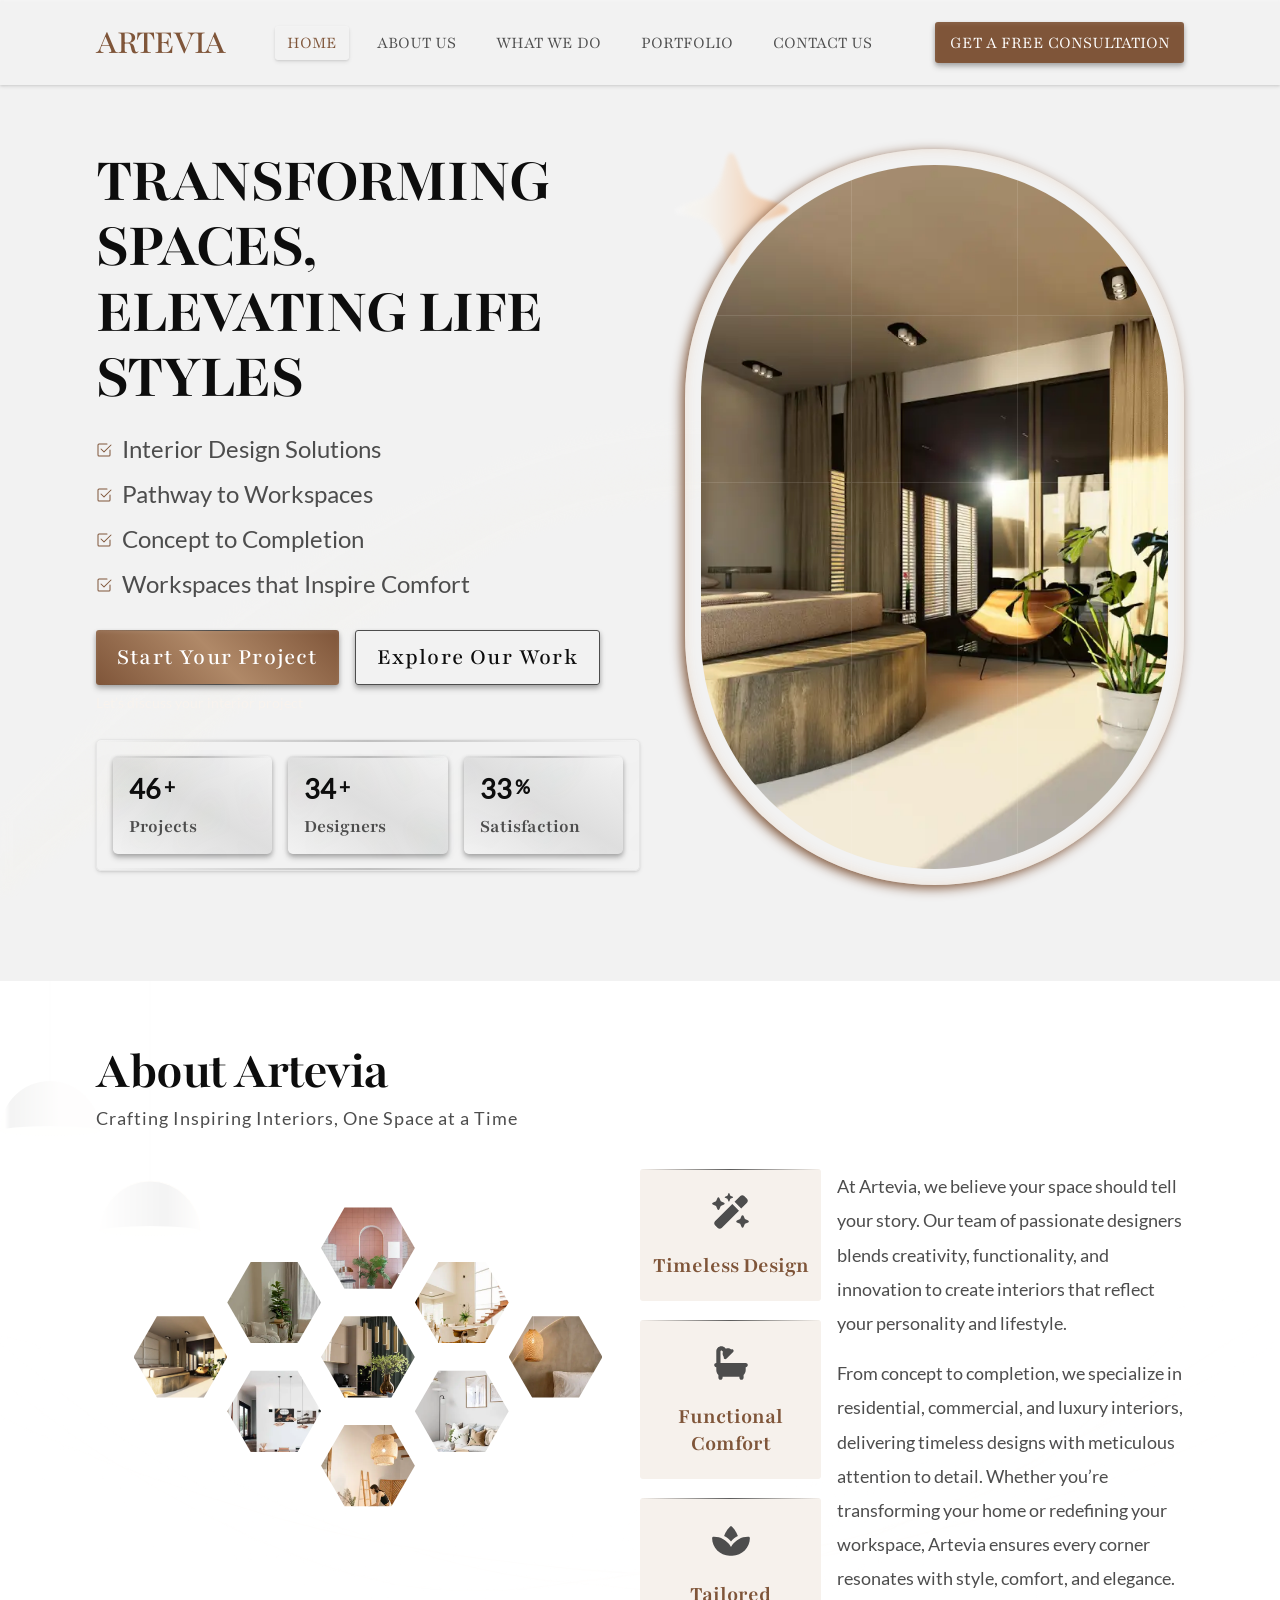
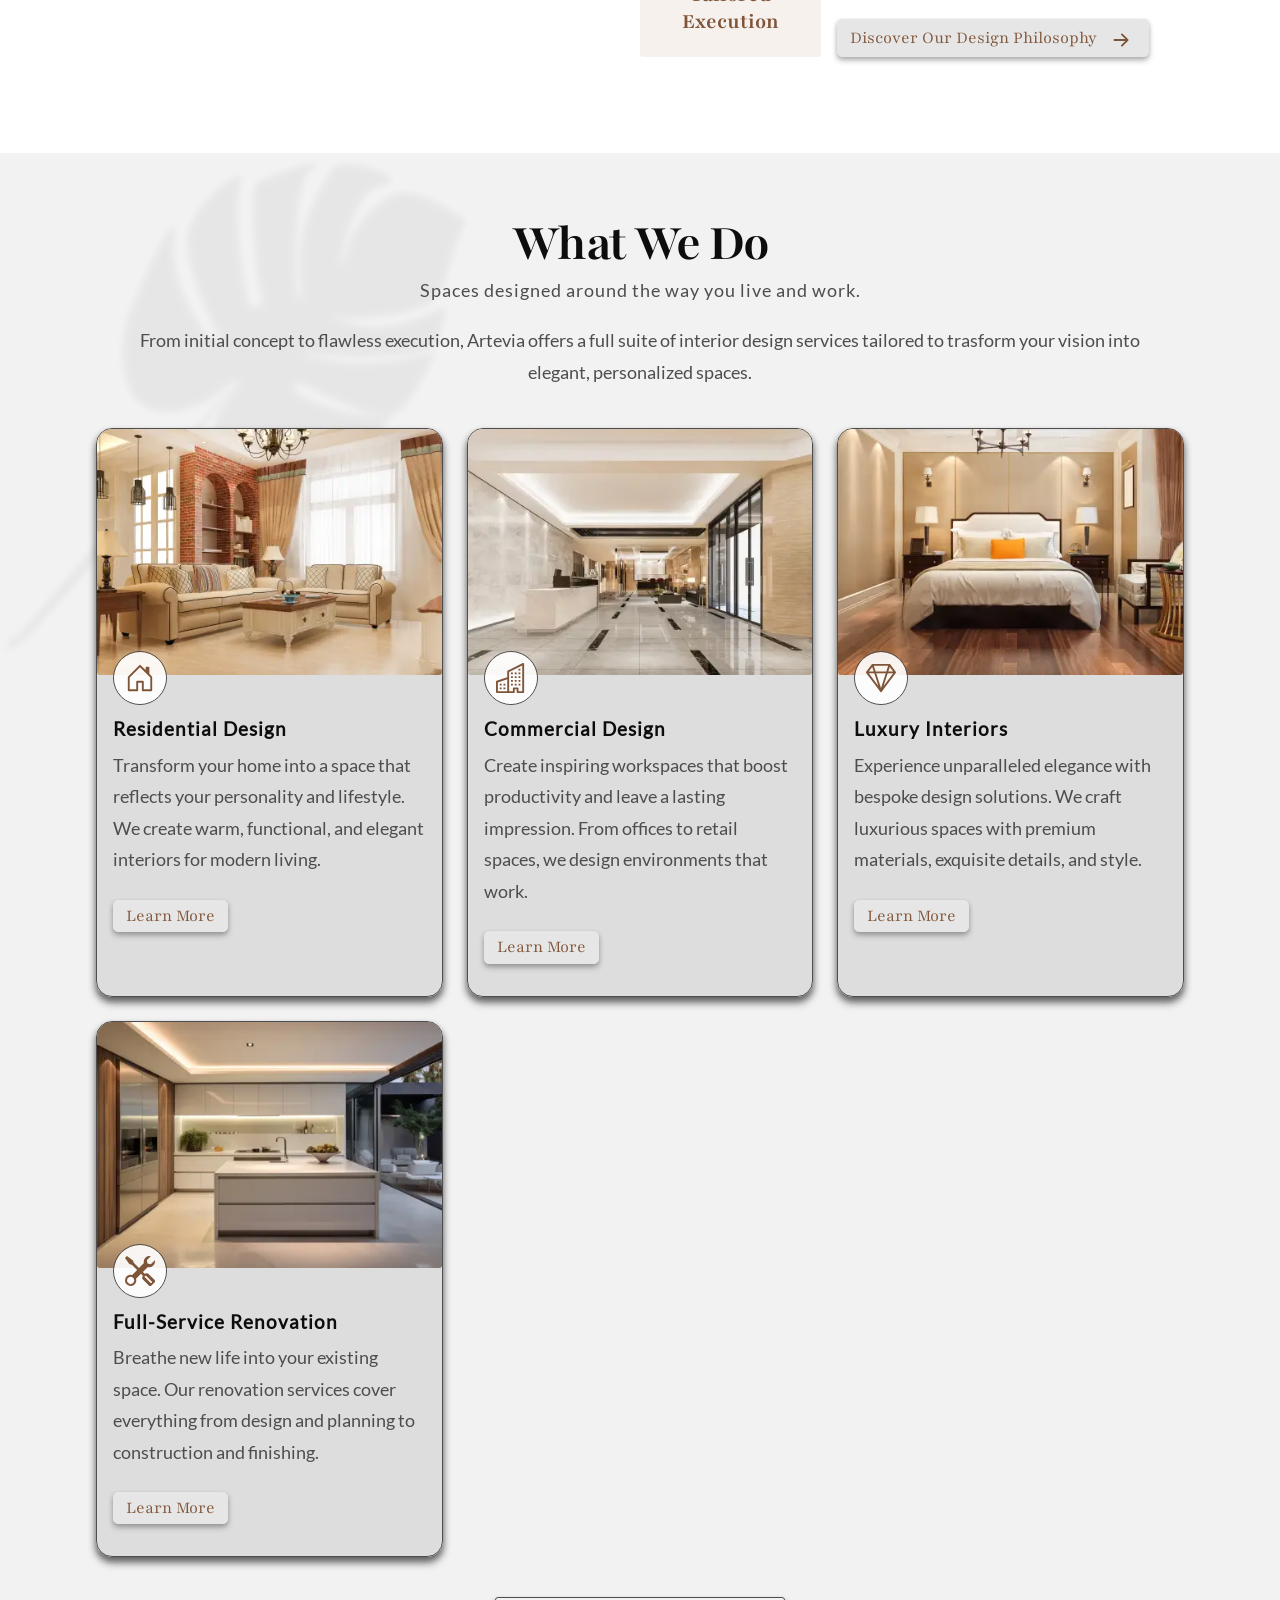
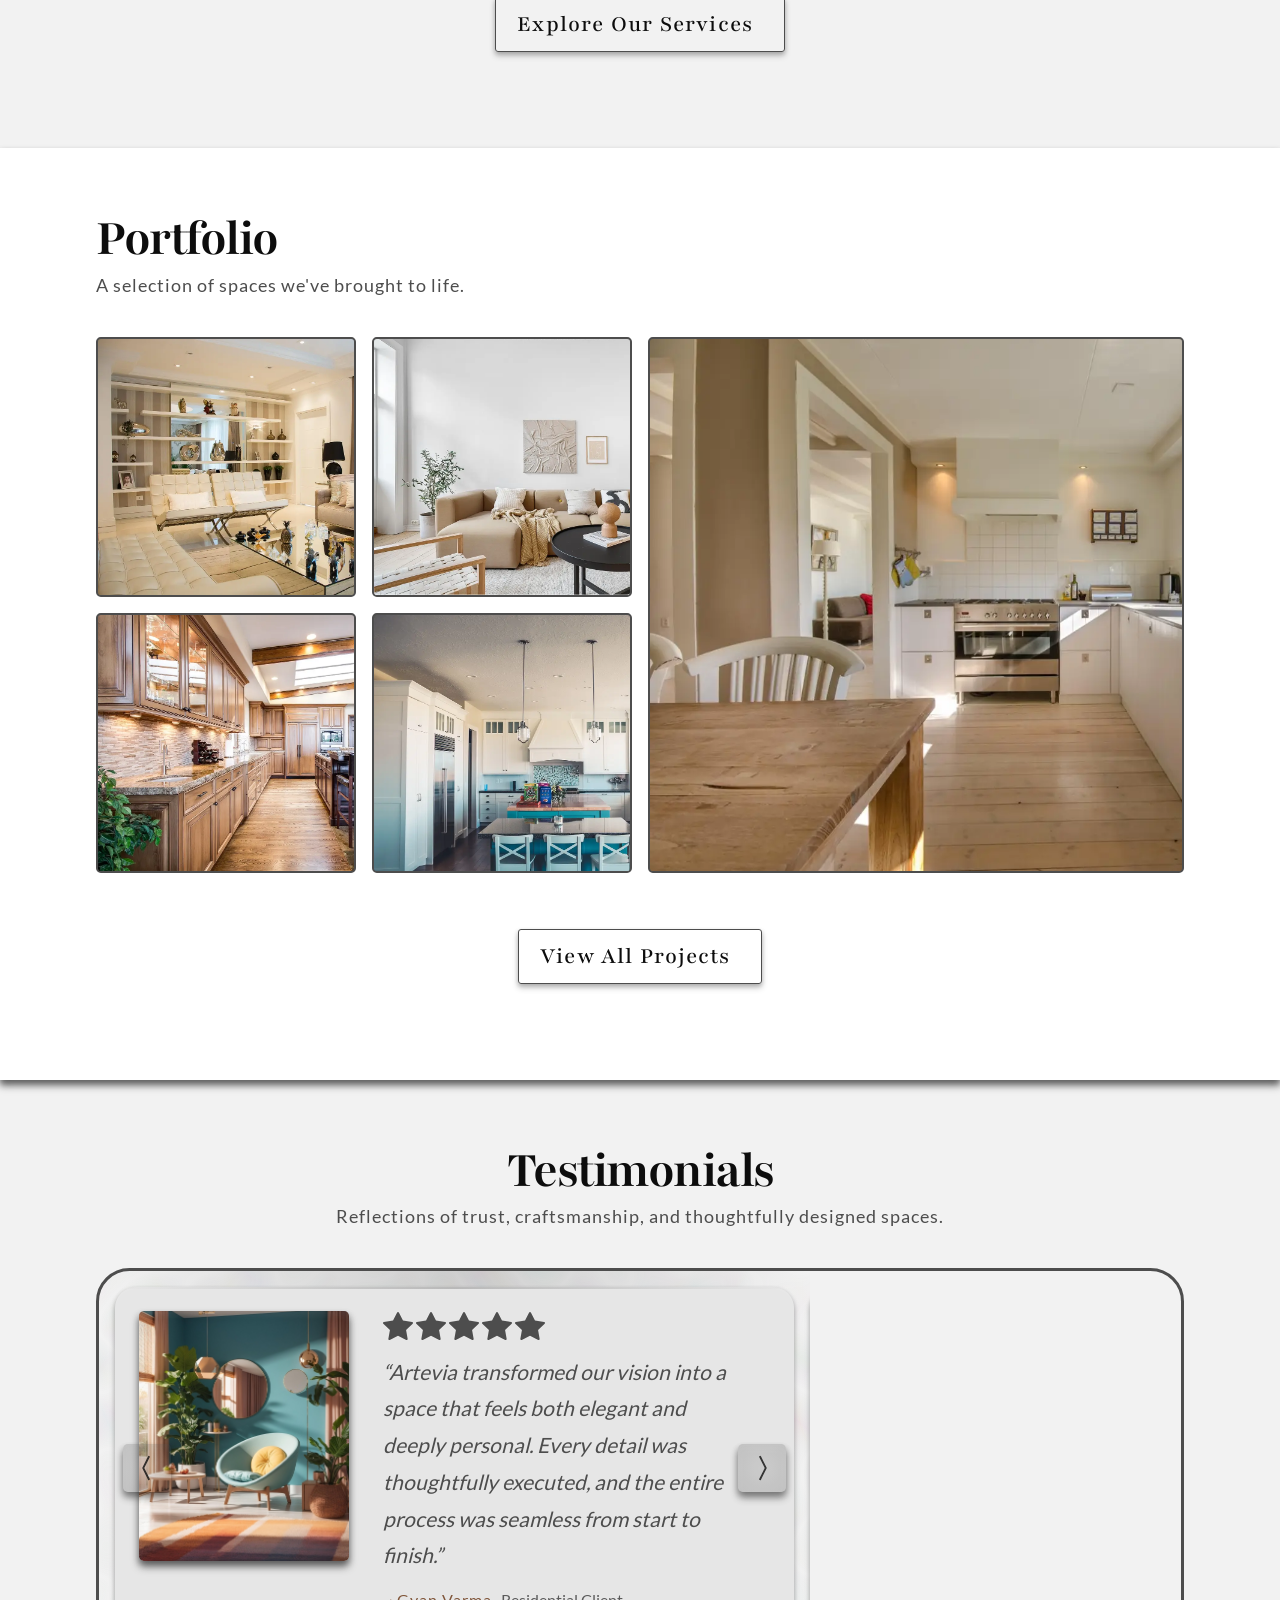
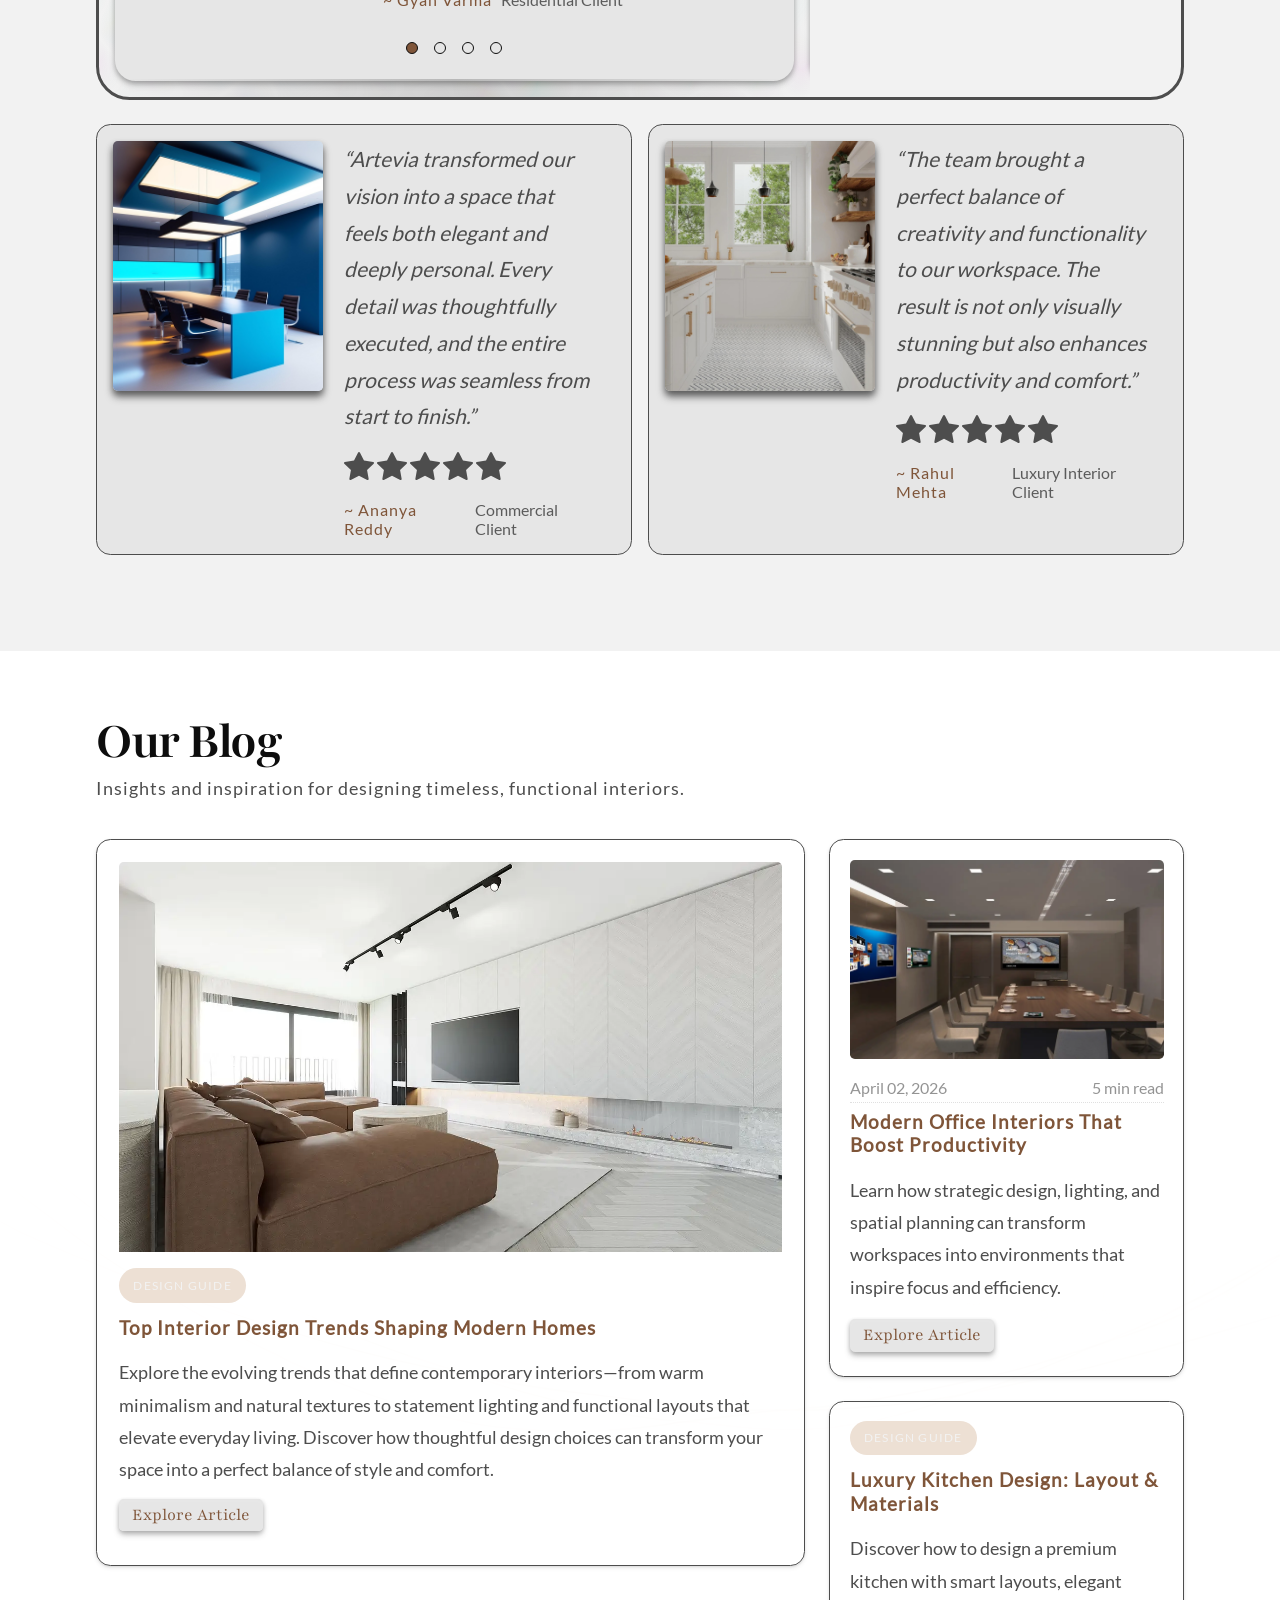
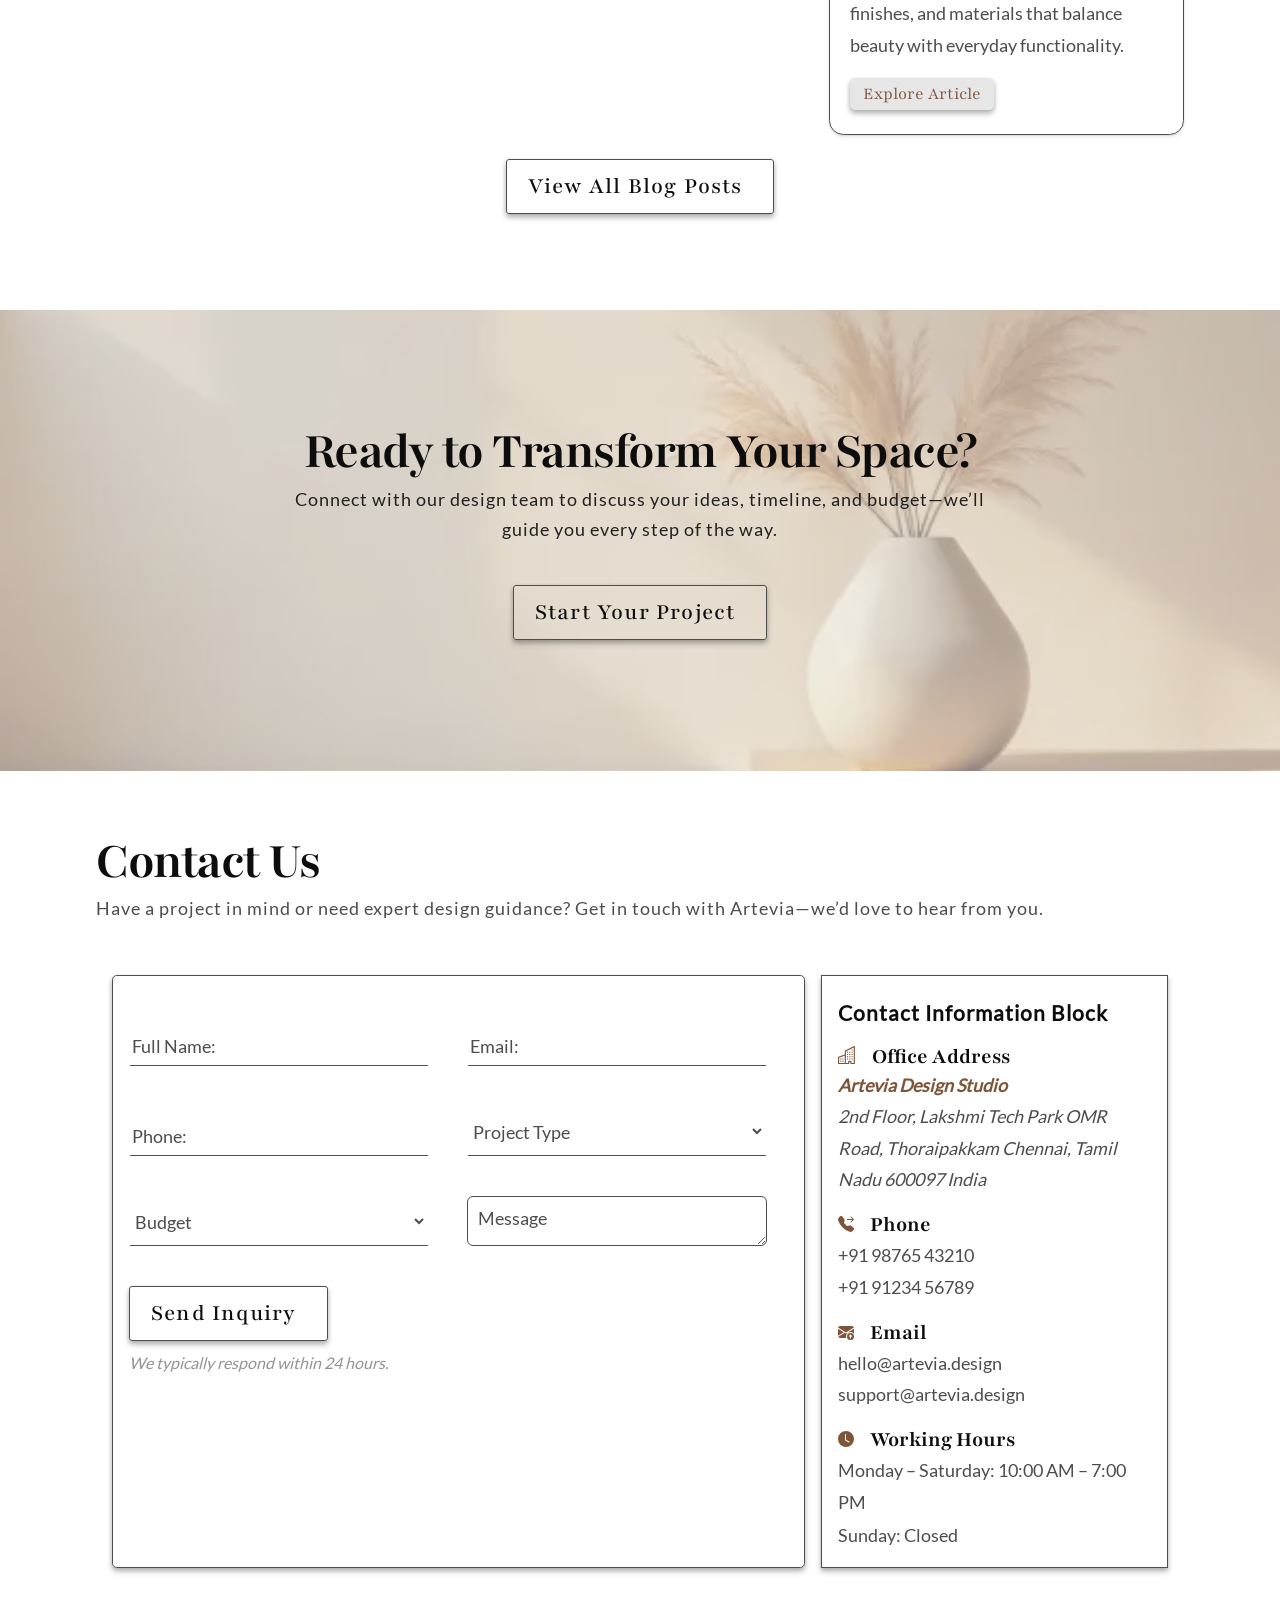
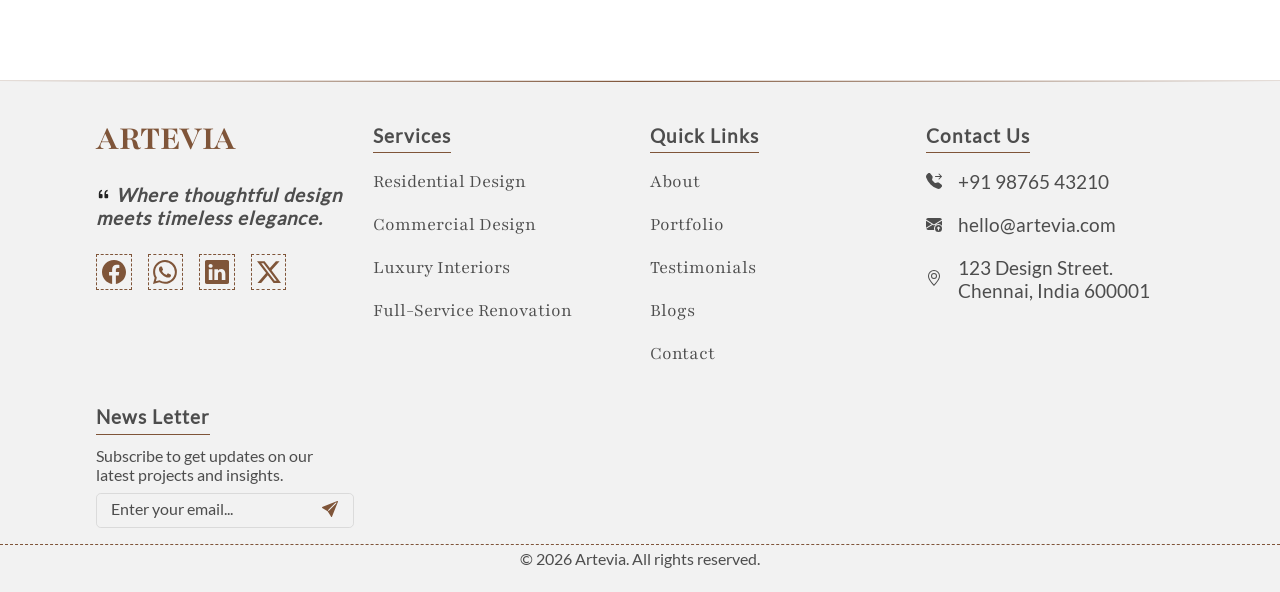
==== commit 1d75e53d: "Homepage minor changes" ====
--- a/index.html
+++ b/index.html
@@ -981,6 +981,12 @@
         <!-- Get Started Dialog -->
         <dialog id="getStartedDialog" aria-modal="true" aria-labelledby="startYourProject-Modal">
             <div class="getStartedDialogRow">
+            <span class="closegsd">
+                <svg xmlns="http://www.w3.org/2000/svg" width="42" height="42" fill="currentColor" class="bi bi-x-square" viewBox="0 0 16 16">
+                        <path d="M14 1a1 1 0 0 1 1 1v12a1 1 0 0 1-1 1H2a1 1 0 0 1-1-1V2a1 1 0 0 1 1-1zM2 0a2 2 0 0 0-2 2v12a2 2 0 0 0 2 2h12a2 2 0 0 0 2-2V2a2 2 0 0 0-2-2z" />
+                        <path d="M4.646 4.646a.5.5 0 0 1 .708 0L8 7.293l2.646-2.647a.5.5 0 0 1 .708.708L8.707 8l2.647 2.646a.5.5 0 0 1-.708.708L8 8.707l-2.646 2.647a.5.5 0 0 1-.708-.708L7.293 8 4.646 5.354a.5.5 0 0 1 0-.708" />
+                    </svg>
+            </span>
                 <div class="getStartedDialogCol">
                     <div class="gsdcContentSubHeading">
                         <p class="titleCaption">LET'S BRING YOUR VISION TO LIFE</p>
--- a/Assets/css/style.css
+++ b/Assets/css/style.css
@@ -8,6 +8,8 @@
   --bg-light: hsl(0 0% 10%);
   --text: hsl(0 0% 95%);
   --text-muted: hsl(0 0% 70%);
+  --border-color: hsl(0, 0%, 30%);
+  --border: 1px solid hsl(0, 0%, 30%);
 
   --theme-extra-light: #fbf7f4;
   --theme-50: #f8f3ee;
@@ -85,7 +87,6 @@
 }
 
 .card-btn{
-  border: 1px solid var(--theme-50);
   border-radius: 0.3rem;
   padding: 4.2px 12px !important;
   color: var(--theme-300) !important;
@@ -177,13 +178,13 @@
   margin-top: 0px;
   transition: 0.3s ease-in-out;
 }
-@starting-style {
+/* @starting-style {
   .loadingContent li {
     opacity: 0;
     color: #000;
     margin-top: 21px;
   }
-}
+} */
 .loadData span {
   color: #441b06;
 }
@@ -426,13 +427,13 @@
   border: none;
   font-weight: 500;
   letter-spacing: 1.2px;
-  transition: 0.3s;
+  transition: 0.12s;
   box-shadow: var(--shadow-m);
 }
 .secondaryctaBtn{
   color: var(--text);
   background: transparent !important;
-  border: 1px solid var(--text-muted) !important;
+  border: var(--border) !important;
   box-shadow: var(--shadow-m);
   border-radius: 0.3rem;
   transition: 0.3s;
@@ -577,7 +578,7 @@
   content: "";
   width: 100%;
   height: 1px;
-  background: linear-gradient(45deg, transparent, var(--text), transparent);
+  background: linear-gradient(45deg, transparent, var(--text-muted), transparent);
   left: 0;
   /* margin-left: 20%; */
   transition: 0.3s ease-in-out;
@@ -604,7 +605,7 @@
 }
 .ctaActionControllers .secondaryctaBtn:hover::before, 
 .ctaActionControllers .secondaryctaBtn:hover::after{
-  opacity: 1;
+  opacity: 0.42;
 }
 .primaryctaBtn-reverse{
   background: linear-gradient(45deg, var(--theme-50), #fff, var(--theme-50)) !important;
@@ -771,12 +772,24 @@
   background: radial-gradient(var(--bg), var(--bg-light), transparent);
 }
 .getStartedDialogRow{
+  position: relative;
   display: grid;
   grid-template-columns: 2fr 1fr;
   gap: 2.1rem;
 }
-.getStartedDialogCol{
-  /* border: 1px solid lime; */
+.closegsd{
+  position: absolute;
+  z-index: 1;
+  right: 0;
+}
+.getStartedDialogRow span svg{
+  fill: var(--text-muted);
+  opacity: 0.6;
+  transition: 0.21s;
+  cursor: pointer;
+}
+.getStartedDialogRow span:hover svg{
+  opacity: 1;
 }
 .gsdcContentHeading h2{
   font-size: 42px;
@@ -842,7 +855,6 @@
   content: "";
   inset: 0;
   background: linear-gradient(180deg, var(--bg), #0000, #0000);
-  opacity: 0.81;
 }
 .getstartedImage::after{
   position: absolute;
@@ -1242,9 +1254,11 @@
   transition: 0.21s linear;
   background: transparent;
   box-shadow: var(--shadow-l);
-  overflow: hidden;
-}
-.servicesGrid .serviceCard::before{
+  border: var(--border);
+  overflow: hidden;
+}
+.servicesGrid .serviceCard::before,
+.servicesGrid .serviceCard::after{
   content: "";
   position: absolute;
   width: 100%;
@@ -1254,9 +1268,29 @@
   opacity: 0.12;
   z-index: -1;
 }
-.serviceCard.featured {
-  /* border: 1px solid var(--bg-light); */
-  /* background: #fff; */
+.servicesGrid .serviceCard::after{
+  width: 150%;
+  height: 150%;
+  background: linear-gradient(90deg, transparent, var(--bg), var(--text-muted), var(--bg), transparent);
+  opacity: 0;
+  /* transform: translateX(-50%) rotate(135deg); */
+  border: none;
+  transition: 0.42s linear;
+  z-index: -1;
+  opacity: 0;
+}
+.servicesGrid .serviceCard:hover::after{
+  animation: fastFadeOut 0.6s 1;
+}
+@keyframes fastFadeOut{
+  from{
+    transform: translateX(-50%) rotate(135deg);
+    opacity: 0.06;
+  }
+  to{
+    transform: translateX(100%) rotate(135deg);
+    opacity: 0;
+  }
 }
 .serviceCard:hover {
   transform: translateY(-4px);
@@ -1346,6 +1380,8 @@
 }
 .lightBoxImage {
   border-radius: 0.3rem;
+  padding: 1rem;
+  border: 2px solid var(--border-color);
   transition: 0.21s ease-in-out;
   cursor: zoom-in;
 }
@@ -1356,10 +1392,6 @@
 .lightBoxImageGridWrap .lightBoxImage {
   width: 100%;
   aspect-ratio: 1;
-}
-.lightBoxImage{
-  padding: 1rem;
-  border: 2px solid var(--text);
 }
 .closeModalController {
   position: absolute;
@@ -1406,7 +1438,7 @@
   min-height: 420px;
   border-radius: 2.1rem;
   overflow: hidden;
-  border: 2px solid var(--bg-light);
+  border: 3px solid var(--border-color);
 }
 .testmonialStageWrap {
   position: relative;
@@ -1655,6 +1687,7 @@
   background: var(--bg-light);
   padding: 1rem;
   border-radius: 0.9rem;
+  border: var(--border);
 }
 /* Blogs */
 .blogs::before,
@@ -1688,7 +1721,7 @@
 .flexBlog .blogCard,
 .blogsGrid .blogCard {
   background: transparent;
-  border: 1px solid var(--bg-light);
+  border: var(--border);
   border-radius: 0.9rem;
   box-shadow: var(--shadow-s);
   padding: 1.2rem 1.2rem 1.5rem 1.2rem;
@@ -1760,6 +1793,7 @@
   padding: 1rem;
   font-size: clamp(1rem, 3.9vw, 18px);
   box-shadow: var(--shadow-m);
+  border: var(--border)
 }
 
 .contactUs form .formFields {
@@ -1794,6 +1828,7 @@
 .contactInfoBlock{
   padding: 1rem !important;
   box-shadow: var(--shadow-m);
+  border: var(--border);
 }
 .formFields .formField input,
 .formFields .formField select,
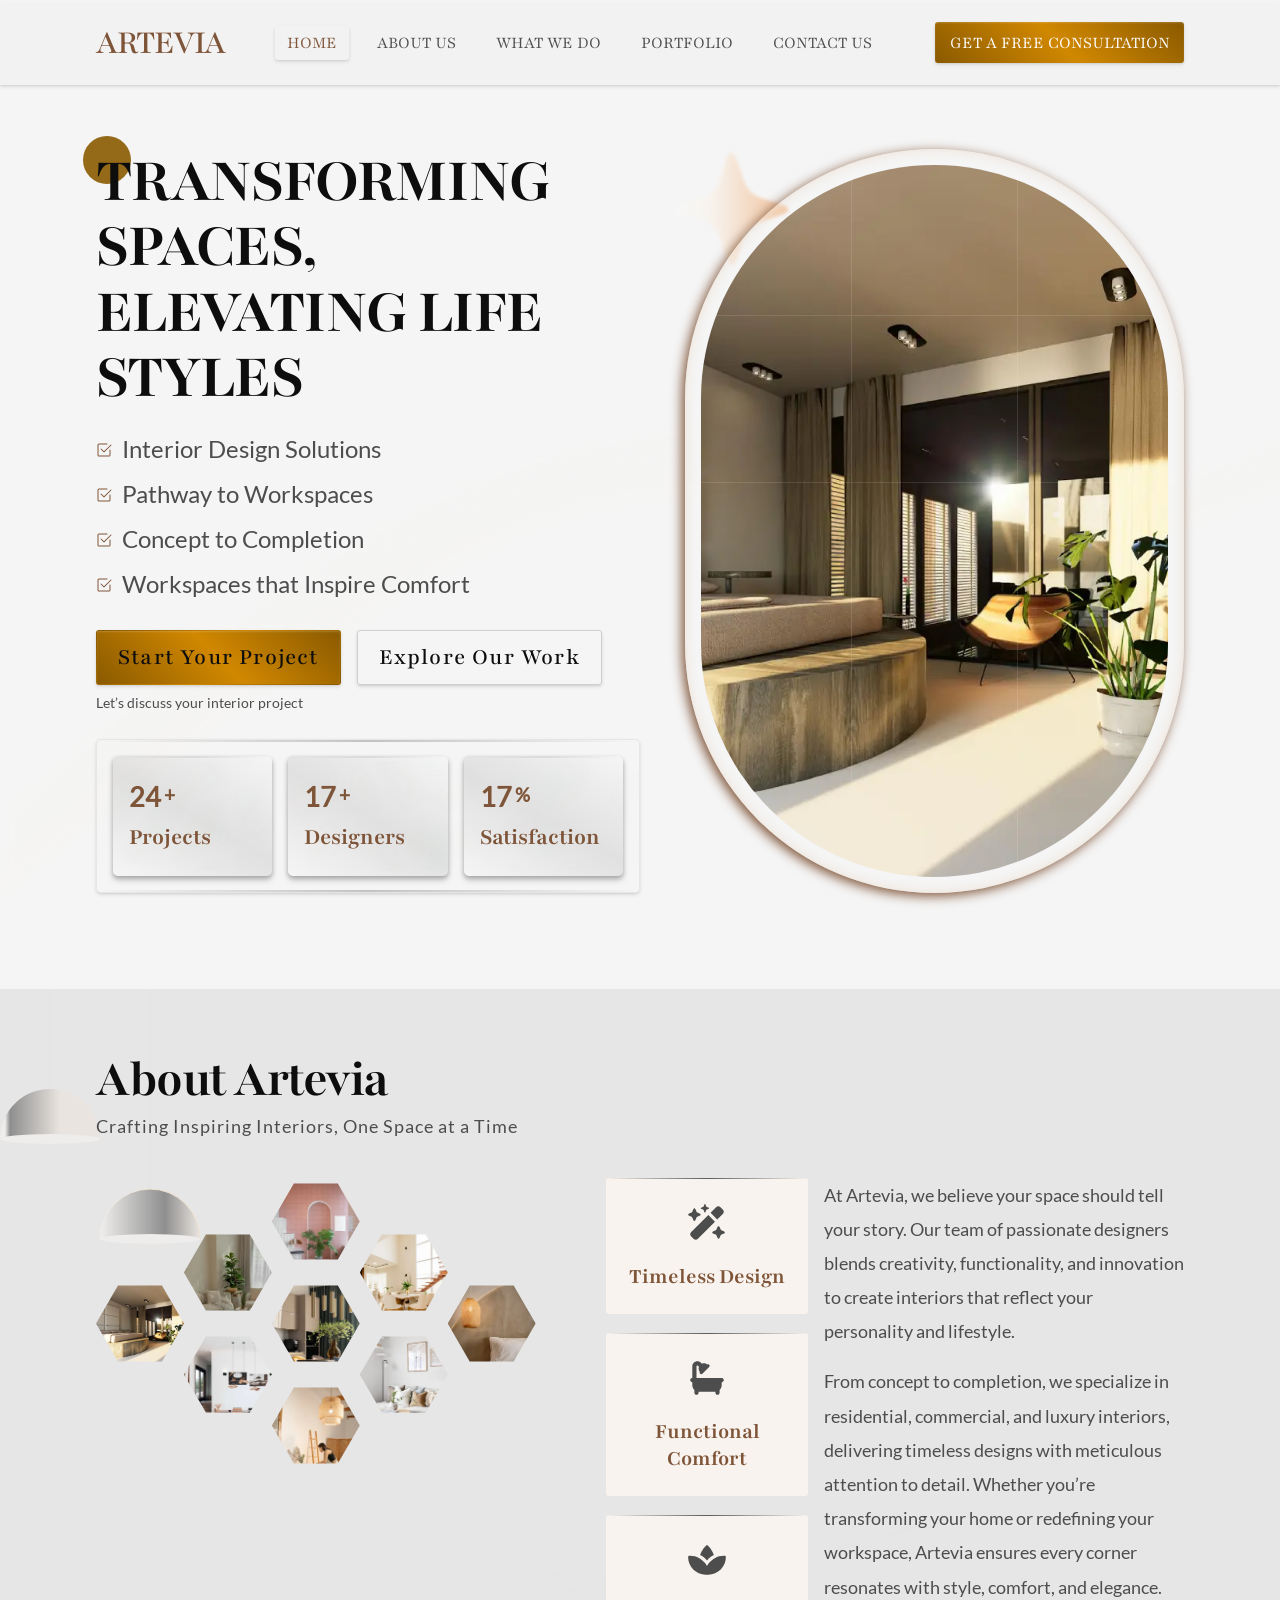
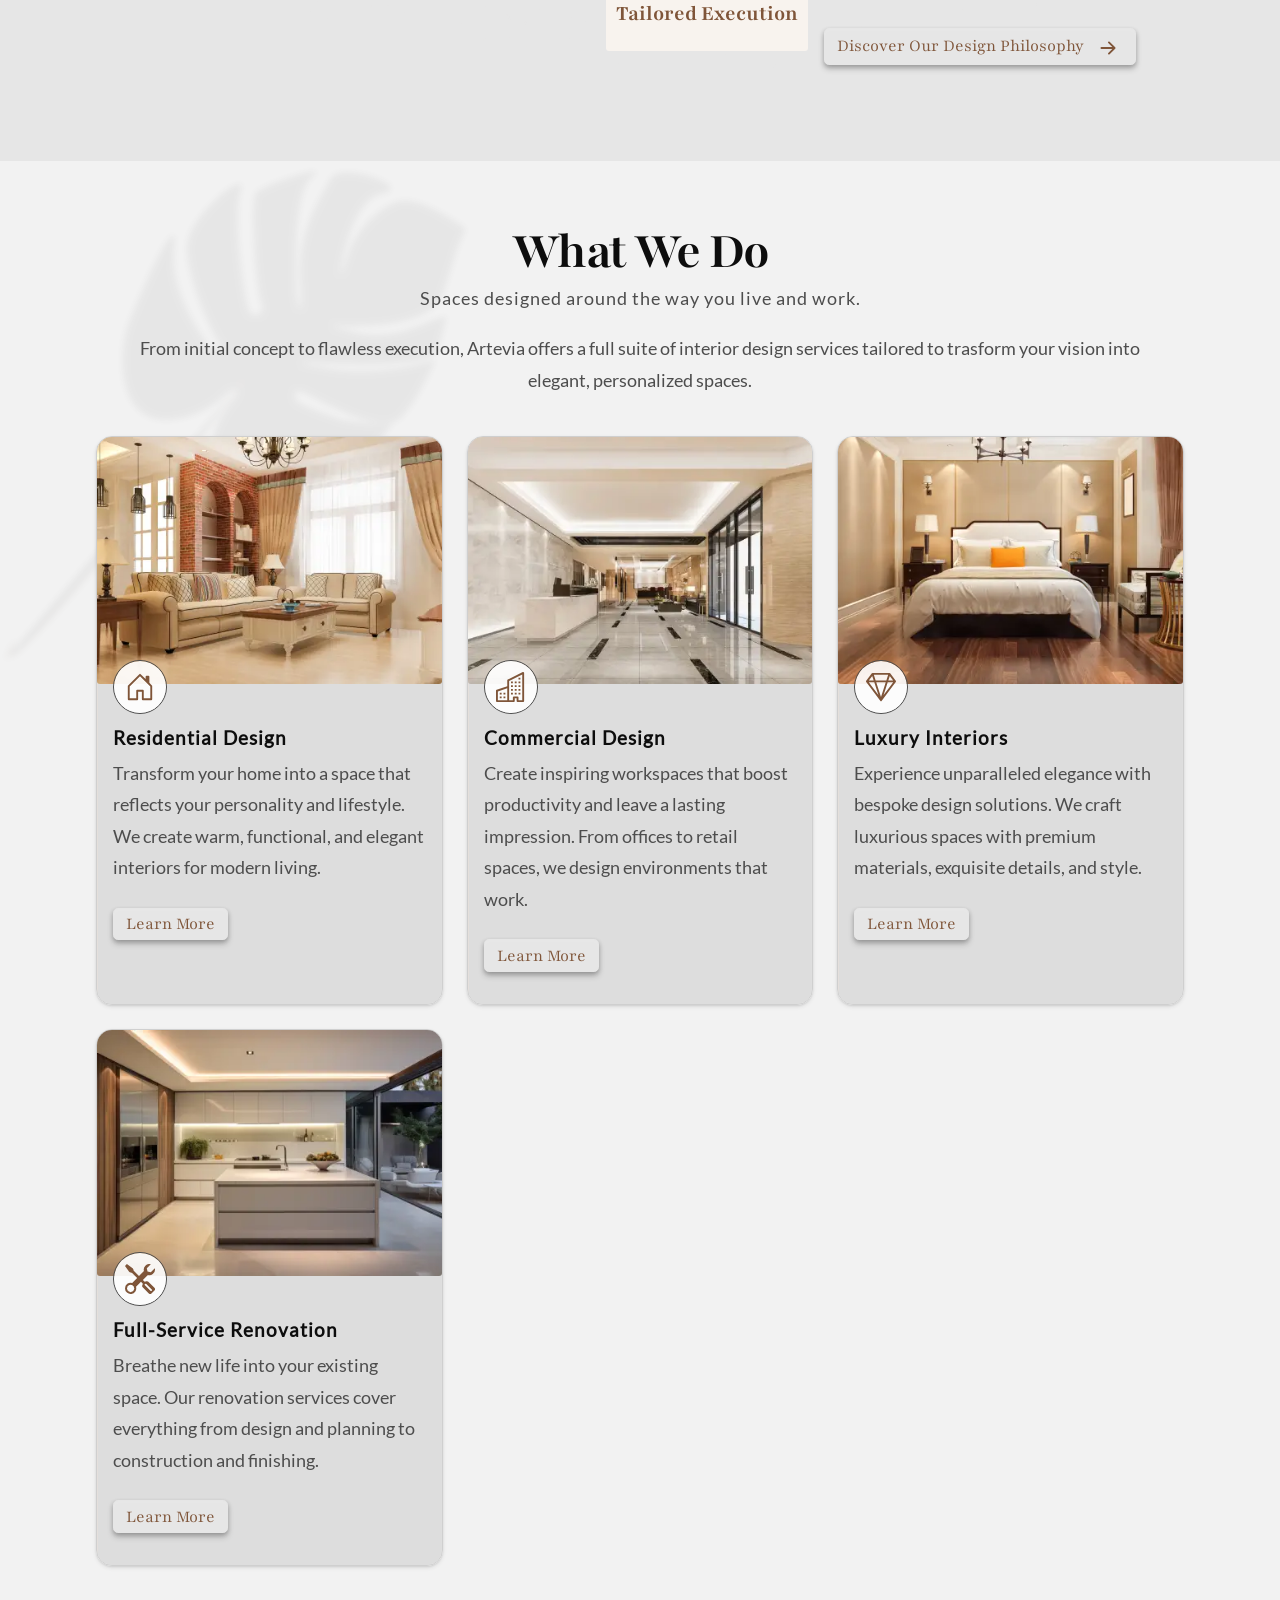
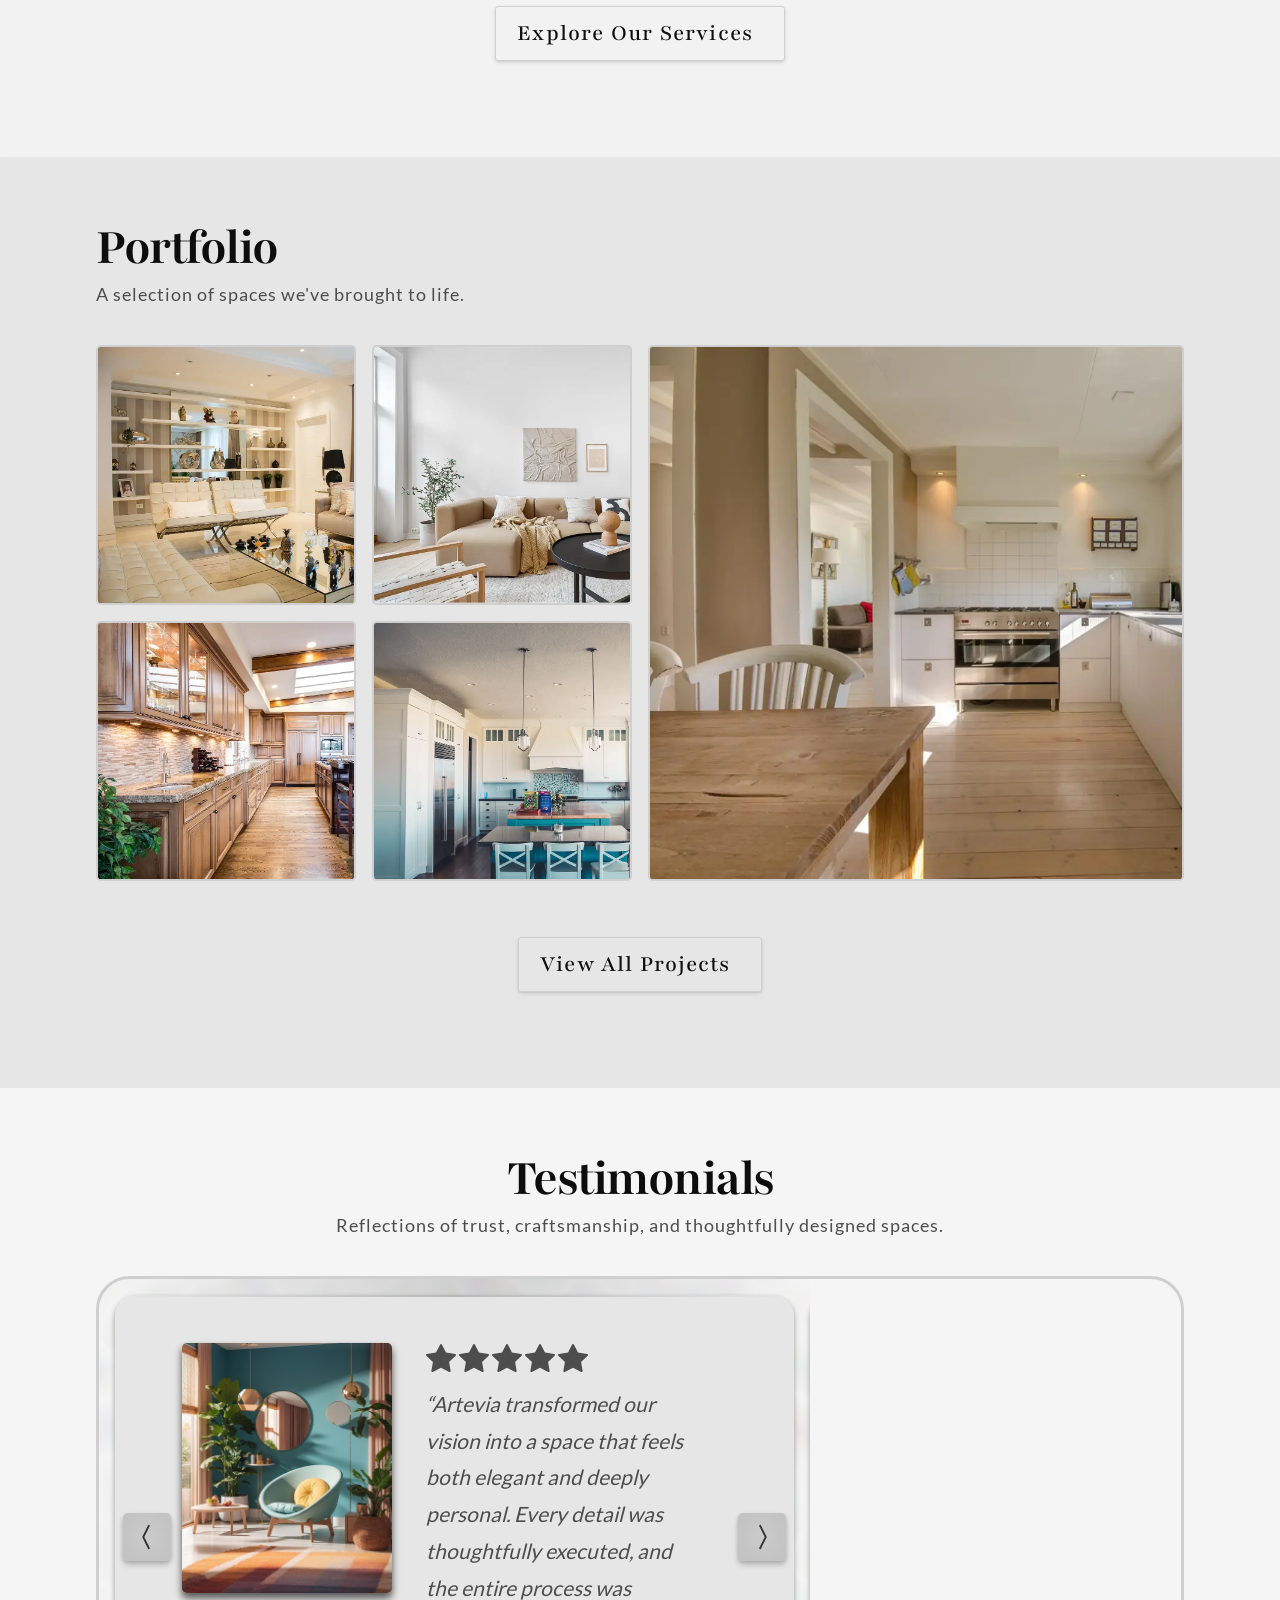
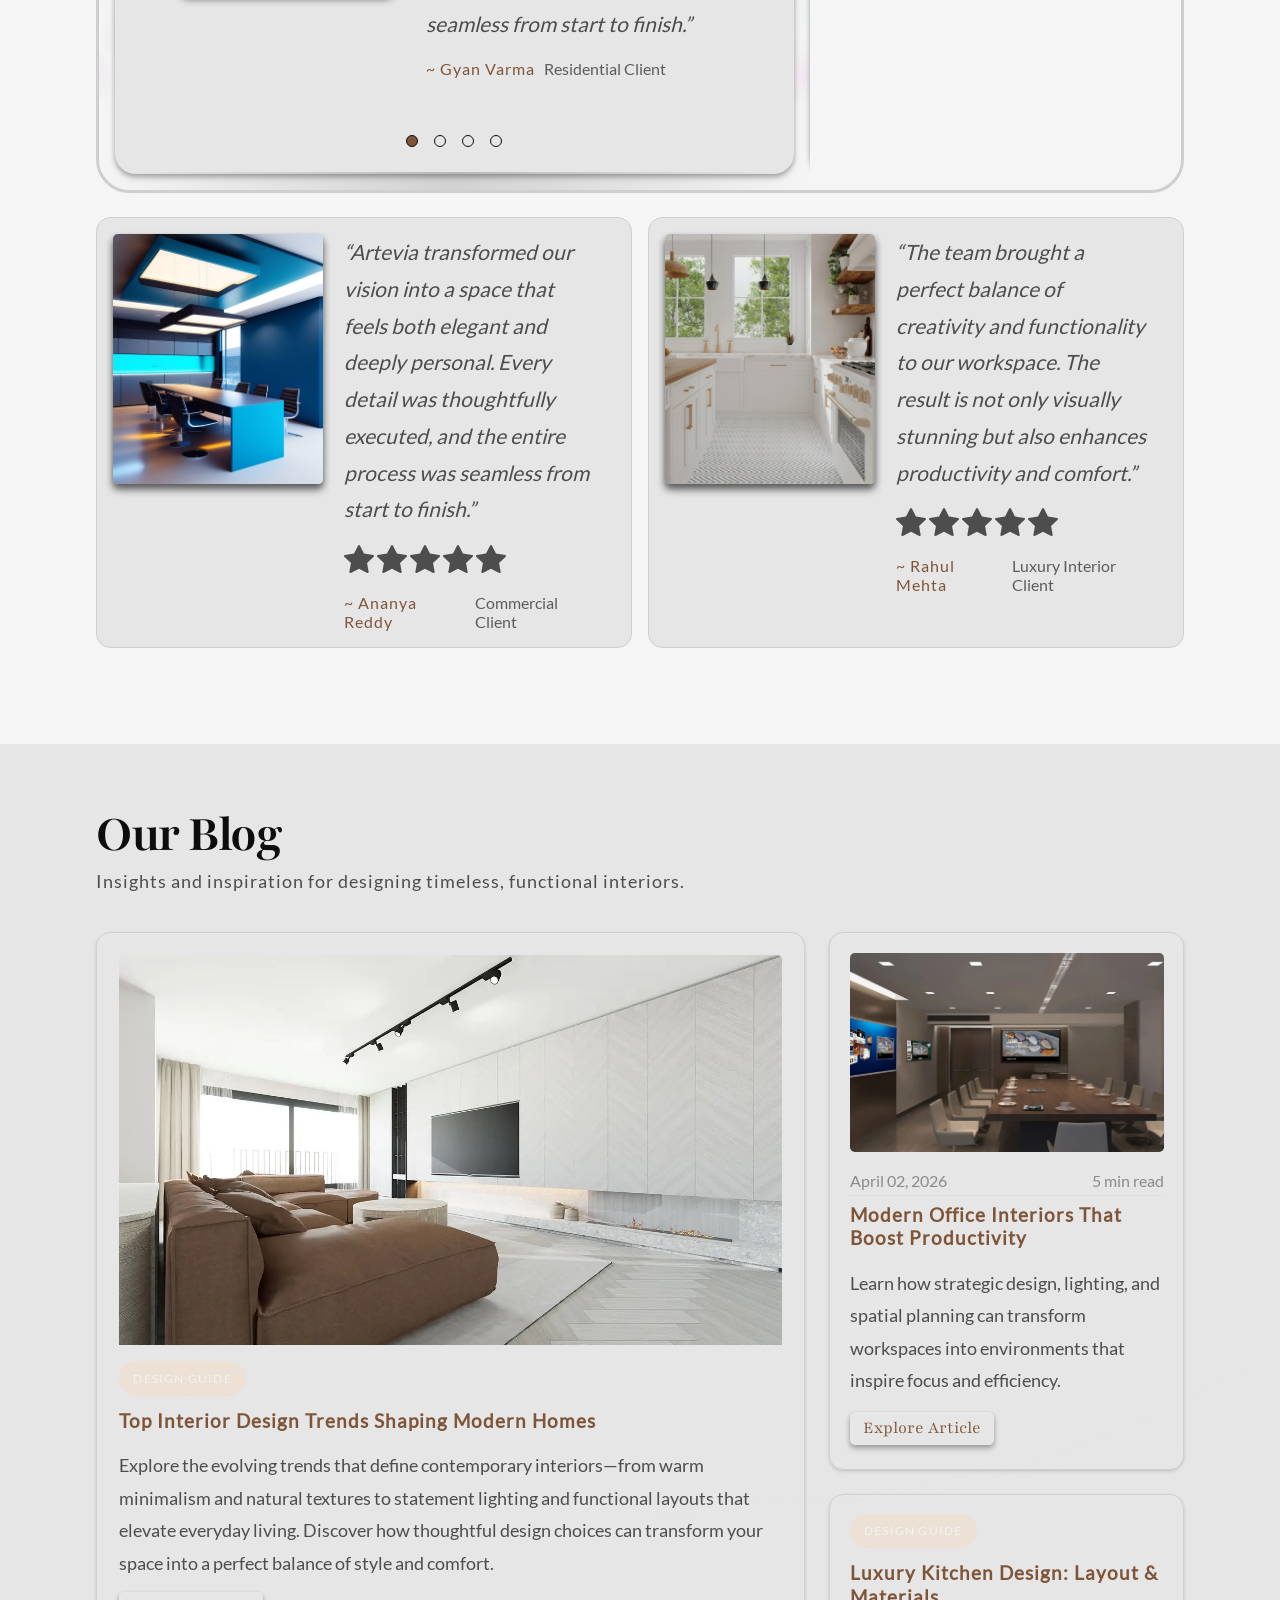
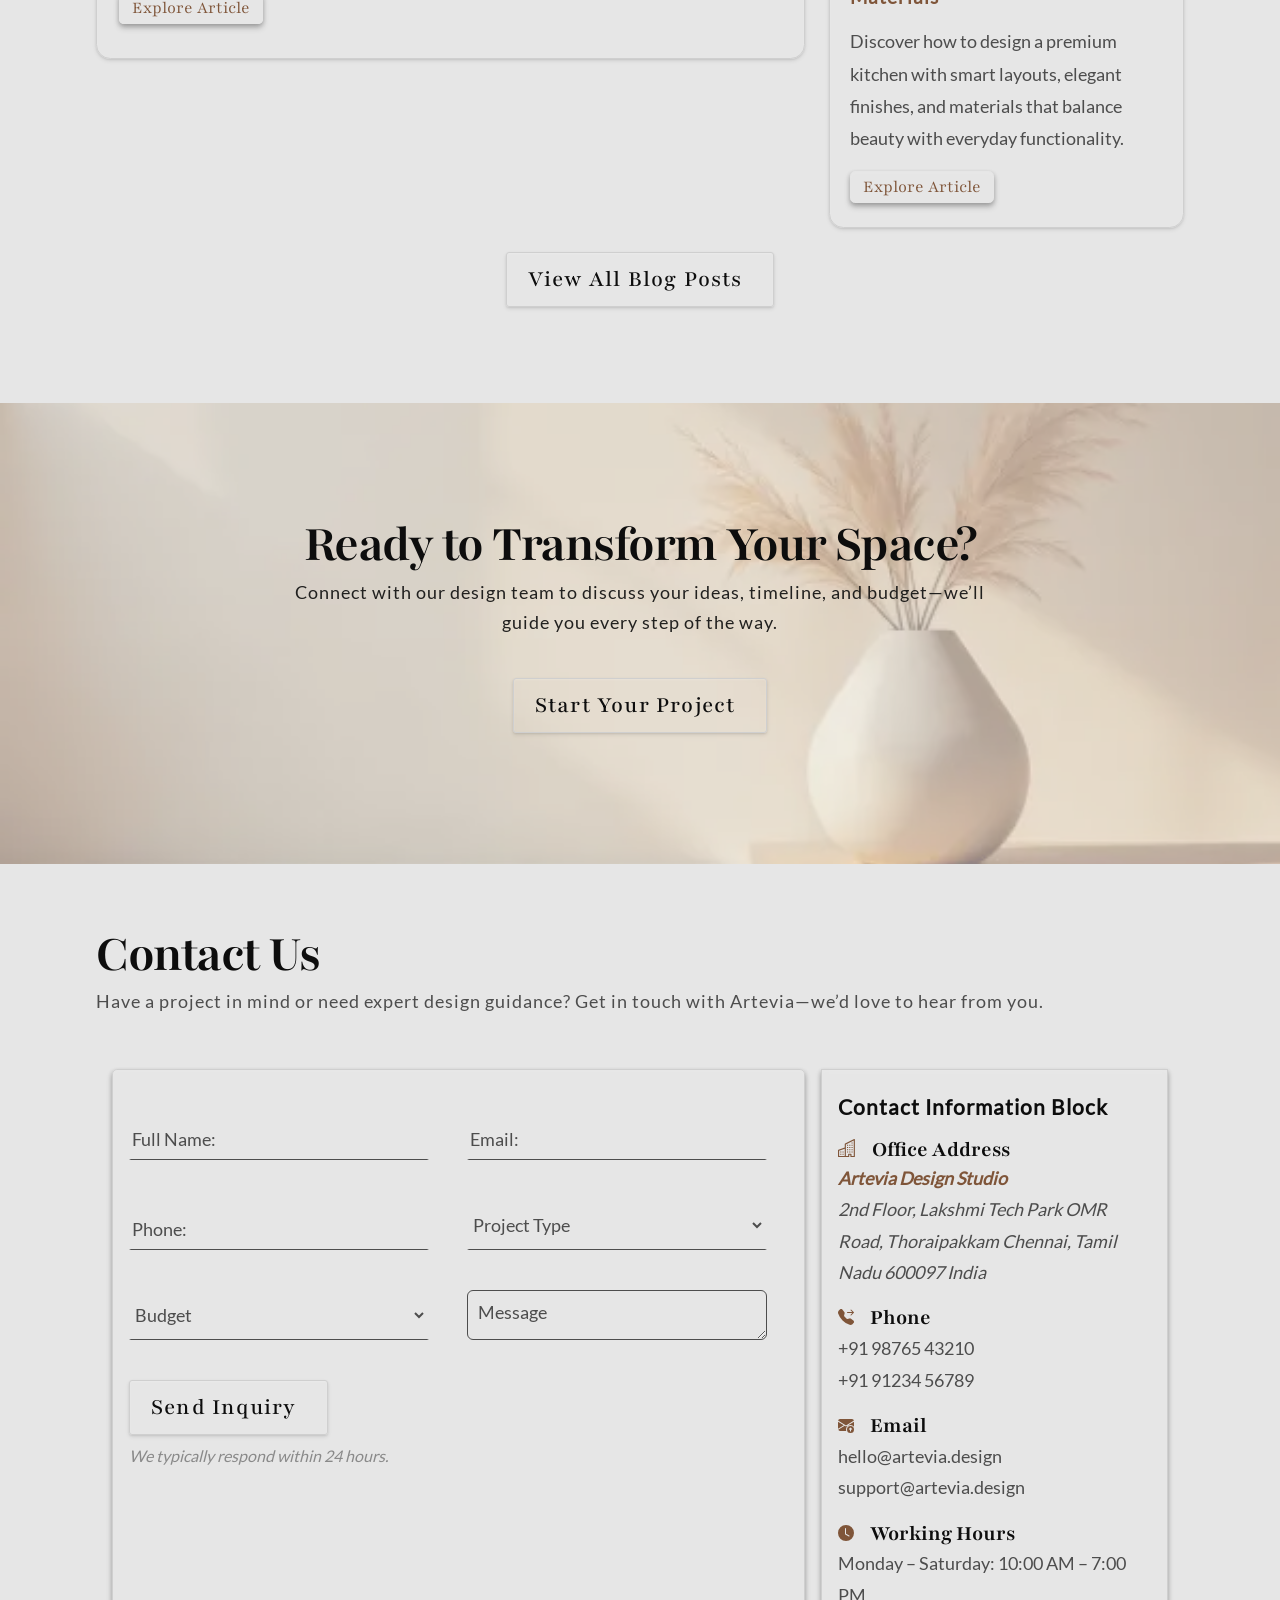
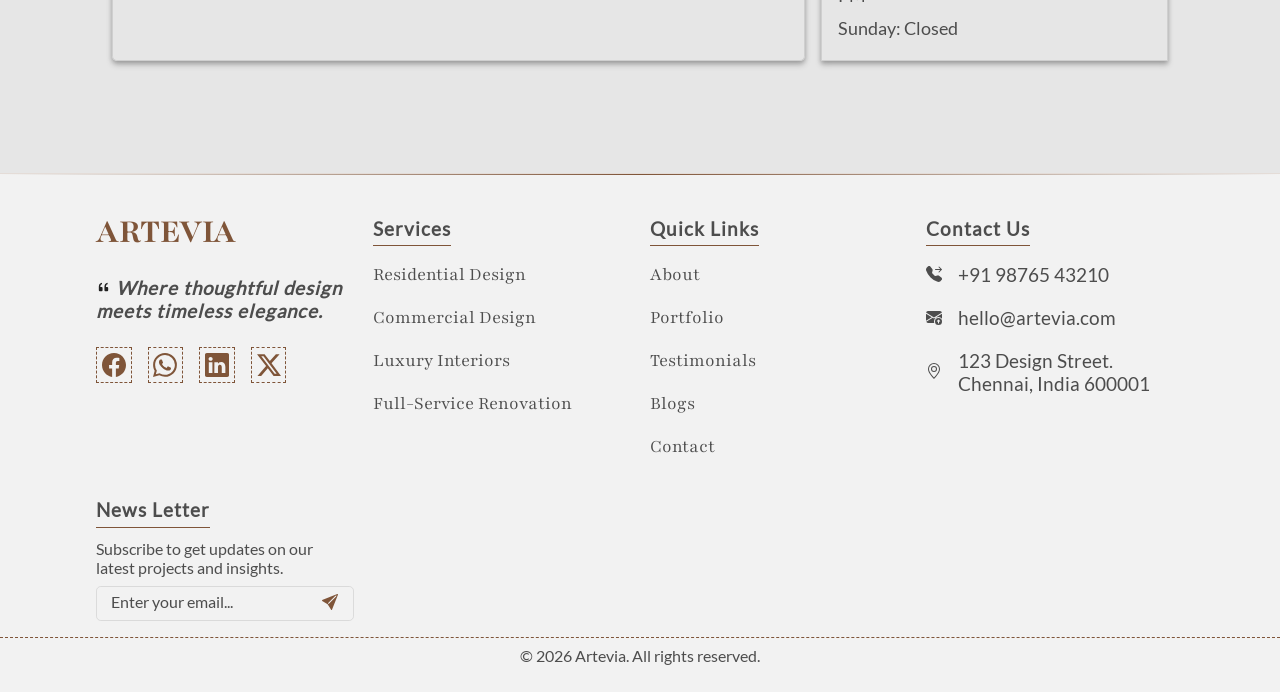
==== commit 62a4678b: "Major changes to the document" ====
--- a/index.html
+++ b/index.html
@@ -6,11 +6,10 @@
     <meta name="viewport" content="width=device-width, initial-scale=1.0">
     <title>Artevia</title>
     <link rel="shortcut icon" href="./Assets/images/circle.svg" type="image/x-icon" />
-    <!-- <link rel="stylesheet" href="./Assets/css/color-scheme.css" /> -->
     <link rel="stylesheet" href="./Assets/css/fonts.css" />
+    <link rel="stylesheet" href="./Assets/css/style.css" />
     <link rel="stylesheet" href="./Assets/css/responsive/mobile.css" media="(max-width: 1023px)" />
     <link rel="stylesheet" href="./Assets/css/responsive/desktop.css" media="(min-width: 1024px)" />
-    <link rel="stylesheet" href="./Assets/css/style.css" />
     <link rel="stylesheet" href="./Assets/css/color-scheme.css" />
 </head>
 
@@ -27,7 +26,7 @@
     <!-- Artevia Template Header -->
     <div class="templateHeader"></div>
 
-        <main>
+    <main>
         <!-- Banner Section -->
         <section class="banner" id="Hero">
         <div class="plDecorElem"></div>
@@ -35,6 +34,7 @@
                 <div class="bannerDecorElem"></div>
                 <header class="bannerTitleWrap">
                     <h1>
+                        <span></span>
                     Transforming 
                      Spaces,<br>
                     Elevating Life Styles
@@ -320,12 +320,12 @@
                         <div class="serviceCardImage">
                             <img src="./Assets/images/services/residential.webp" alt="Artevia Services" />
                         </div>
-                        <div class="serviceIcon">
+                        <div class="serviceCardContent">
+                            <div class="serviceIcon">
                             <svg xmlns="http://www.w3.org/2000/svg" width="30" height="30" fill="currentColor" class="bi bi-house-door" viewBox="0 0 16 16">
                                 <path d="M8.354 1.146a.5.5 0 0 0-.708 0l-6 6A.5.5 0 0 0 1.5 7.5v7a.5.5 0 0 0 .5.5h4.5a.5.5 0 0 0 .5-.5v-4h2v4a.5.5 0 0 0 .5.5H14a.5.5 0 0 0 .5-.5v-7a.5.5 0 0 0-.146-.354L13 5.793V2.5a.5.5 0 0 0-.5-.5h-1a.5.5 0 0 0-.5.5v1.293zM2.5 14V7.707l5.5-5.5 5.5 5.5V14H10v-4a.5.5 0 0 0-.5-.5h-3a.5.5 0 0 0-.5.5v4z"/>
                             </svg>
                         </div>
-                        <div class="serviceCardContent">
                             <div class="sccardCBlock">
                                 <h3 class="serviceName titleCaption">Residential Design</h3>
                                 <p>
@@ -345,13 +345,13 @@
                         <div class="serviceCardImage">
                             <img src="./Assets/images/services/commercial.webp" alt="Artevia Services" />
                         </div>
+                        <div class="serviceCardContent">
                         <div class="serviceIcon">
                             <svg xmlns="http://www.w3.org/2000/svg" width="30" height="30" fill="currentColor" class="bi bi-buildings" viewBox="0 0 16 16">
                                 <path d="M14.763.075A.5.5 0 0 1 15 .5v15a.5.5 0 0 1-.5.5h-3a.5.5 0 0 1-.5-.5V14h-1v1.5a.5.5 0 0 1-.5.5h-9a.5.5 0 0 1-.5-.5V10a.5.5 0 0 1 .342-.474L6 7.64V4.5a.5.5 0 0 1 .276-.447l8-4a.5.5 0 0 1 .487.022M6 8.694 1 10.36V15h5zM7 15h2v-1.5a.5.5 0 0 1 .5-.5h2a.5.5 0 0 1 .5.5V15h2V1.309l-7 3.5z"/>
                                 <path d="M2 11h1v1H2zm2 0h1v1H4zm-2 2h1v1H2zm2 0h1v1H4zm4-4h1v1H8zm2 0h1v1h-1zm-2 2h1v1H8zm2 0h1v1h-1zm2-2h1v1h-1zm0 2h1v1h-1zM8 7h1v1H8zm2 0h1v1h-1zm2 0h1v1h-1zM8 5h1v1H8zm2 0h1v1h-1zm2 0h1v1h-1zm0-2h1v1h-1z"/>
                             </svg>
                         </div>
-                        <div class="serviceCardContent">
                             <div class="sccardCBlock">
                             <h3 class="serviceName titleCaption">Commercial Design</h3>
                             <p>
@@ -371,12 +371,12 @@
                         <div class="serviceCardImage">
                             <img src="./Assets/images/services/luxury.webp" alt="Artevia Services" />
                         </div>
+                        <div class="serviceCardContent">
                         <div class="serviceIcon">
                             <svg xmlns="http://www.w3.org/2000/svg" width="30" height="30" fill="currentColor" class="bi bi-gem" viewBox="0 0 16 16">
                                 <path d="M3.1.7a.5.5 0 0 1 .4-.2h9a.5.5 0 0 1 .4.2l2.976 3.974c.149.185.156.45.01.644L8.4 15.3a.5.5 0 0 1-.8 0L.1 5.3a.5.5 0 0 1 0-.6zm11.386 3.785-1.806-2.41-.776 2.413zm-3.633.004.961-2.989H4.186l.963 2.995zM5.47 5.495 8 13.366l2.532-7.876zm-1.371-.999-.78-2.422-1.818 2.425zM1.499 5.5l5.113 6.817-2.192-6.82zm7.889 6.817 5.123-6.83-2.928.002z"/>
                             </svg>
                         </div>
-                        <div class="serviceCardContent">
                             <div class="sccardCBlock">
                             <h3 class="serviceName titleCaption">Luxury Interiors</h3>
                             <p>
@@ -396,12 +396,12 @@
                         <div class="serviceCardImage">
                             <img src="./Assets/images/services/fullservice.webp" alt="Artevia Services" />
                         </div>
+                        <div class="serviceCardContent">
                         <div class="serviceIcon">
                             <svg xmlns="http://www.w3.org/2000/svg" width="30" height="30" fill="currentColor" class="bi bi-tools" viewBox="0 0 16 16">
                                 <path d="M1 0 0 1l2.2 3.081a1 1 0 0 0 .815.419h.07a1 1 0 0 1 .708.293l2.675 2.675-2.617 2.654A3.003 3.003 0 0 0 0 13a3 3 0 1 0 5.878-.851l2.654-2.617.968.968-.305.914a1 1 0 0 0 .242 1.023l3.27 3.27a.997.997 0 0 0 1.414 0l1.586-1.586a.997.997 0 0 0 0-1.414l-3.27-3.27a1 1 0 0 0-1.023-.242L10.5 9.5l-.96-.96 2.68-2.643A3.005 3.005 0 0 0 16 3q0-.405-.102-.777l-2.14 2.141L12 4l-.364-1.757L13.777.102a3 3 0 0 0-3.675 3.68L7.462 6.46 4.793 3.793a1 1 0 0 1-.293-.707v-.071a1 1 0 0 0-.419-.814zm9.646 10.646a.5.5 0 0 1 .708 0l2.914 2.915a.5.5 0 0 1-.707.707l-2.915-2.914a.5.5 0 0 1 0-.708M3 11l.471.242.529.026.287.445.445.287.026.529L5 13l-.242.471-.026.529-.445.287-.287.445-.529.026L3 15l-.471-.242L2 14.732l-.287-.445L1.268 14l-.026-.529L1 13l.242-.471.026-.529.445-.287.287-.445.529-.026z"/>
                             </svg>
                         </div>
-                        <div class="serviceCardContent">
                             <div class="sccardCBlock">
                             <h3 class="serviceName titleCaption">Full-Service Renovation</h3>
                             <p>
@@ -462,7 +462,7 @@
         </section>
 
         <!-- Testimonials Section -->
-             <section class="testimonials">
+        <section class="testimonials">
             <header class="titleWrap t-center">
                 <h2>Testimonials</h2>
                 <p class="titleCaption">
@@ -720,9 +720,8 @@
             
         </section>
 
-
         <!-- Blogs Section -->
-            <section class="blogs ThemeBg-Light">
+        <section class="blogs ThemeBg-Light">
             <header class="titleWrap">
                 <h2>Our Blog</h2>
                 <p class="titleCaption">
@@ -750,7 +749,7 @@
                         </div>
                         <div class="ctaActionControllers">
                             <div class="mt-16">
-                                <a href="#" class="card-btn">Explore Article<span></span></a>
+                                <a href="blogdetails.html" class="card-btn">Explore Article<span></span></a>
                             </div>
                         </div>
                     </div>
@@ -778,7 +777,7 @@
                         </div>
                         <div class="blogCardController">
                             <div class="LrnMore mt-16">
-                                <a href="#" class="card-btn">Explore Article<span></span></a>
+                                <a href="blogdetails.html" class="card-btn">Explore Article<span></span></a>
                             </div>
                         </div>
                     </div>
@@ -796,7 +795,7 @@
                         </div>
                         <div class="blogCardController">
                             <div class="LrnMore mt-16">
-                                <a href="#" class="card-btn">Explore Article<span></span></a>
+                                <a href="blogdetails.html" class="card-btn">Explore Article<span></span></a>
                             </div>
                         </div>
                     </div>
@@ -849,7 +848,7 @@
                             <input type="tel" id="phone" aria-required="true" autocomplete="true" required />
                         </div>
                         <div class="formField">
-                            <select type="text" name="projettype">
+                            <select type="text" name="projecttype">
                                 <option value="" disabled selected>Project Type</option>
                                 <option value="Residential Design">Residential Design</option>
                                 <option value="Commercial Design">Commercial Design</option>
@@ -971,91 +970,95 @@
             </div>
         </section>
 
-
-
-
-        </main>
-        <!-- Footer -->
-        <div class="templateFooter"></div>
-
-        <!-- Get Started Dialog -->
-        <dialog id="getStartedDialog" aria-modal="true" aria-labelledby="startYourProject-Modal">
-            <div class="getStartedDialogRow">
-            <span class="closegsd">
-                <svg xmlns="http://www.w3.org/2000/svg" width="42" height="42" fill="currentColor" class="bi bi-x-square" viewBox="0 0 16 16">
-                        <path d="M14 1a1 1 0 0 1 1 1v12a1 1 0 0 1-1 1H2a1 1 0 0 1-1-1V2a1 1 0 0 1 1-1zM2 0a2 2 0 0 0-2 2v12a2 2 0 0 0 2 2h12a2 2 0 0 0 2-2V2a2 2 0 0 0-2-2z" />
-                        <path d="M4.646 4.646a.5.5 0 0 1 .708 0L8 7.293l2.646-2.647a.5.5 0 0 1 .708.708L8.707 8l2.647 2.646a.5.5 0 0 1-.708.708L8 8.707l-2.646 2.647a.5.5 0 0 1-.708-.708L7.293 8 4.646 5.354a.5.5 0 0 1 0-.708" />
-                    </svg>
-            </span>
-                <div class="getStartedDialogCol">
-                    <div class="gsdcContentSubHeading">
-                        <p class="titleCaption">LET'S BRING YOUR VISION TO LIFE</p>
-                    </div>
-                    <div class="gsdcContentHeading">
-                        <h2>Start Your Project</h2>
-                    </div>
-                    <p class="gsdcContent">
-                        Tell us about your space, style and needs. Our team will get back to you with a personalized Consultation.
-                    </p>
-
-                    <form action="#" id="gsdForm">
-                        <div class="gsdformFields mt-24">
-                            <div class="gsdFormField">
-                                <div class="gsdffIcon"></div>
-                                <div class="gsdffInput">
-                                    <input type="text" placeholder="Full Name *">
-                                </div>
-                            </div>
-
-                            <div class="gsdFormField">
-                                <div class="gsdffIcon"></div>
-                                <div class="gsdffInput">
-                                    <input type="text" placeholder="Full Name *">
-                                </div>
-                            </div>
-
-                            
-                            <div class="gsdFormField">
-                                <div class="gsdffIcon"></div>
-                                <div class="gsdffInput">
-                                    <input type="text" placeholder="Full Name *">
-                                </div>
-                            </div>
-
-                            
-                            <div class="gsdFormField">
-                                <div class="gsdffIcon"></div>
-                                <div class="gsdffInput">
-                                    <input type="text" placeholder="Full Name *">
-                                </div>
-                            </div>
-
-                            </div>
-                            
-                            <div class="gsdFormField mt-16">
-                                <div class="gsdffInput">
-                                    <textarea type="text" placeholder="Full Name *" rows="4"></textarea>
-                                </div>
-                            </div>
-
-                            
-                <header class="ctaActionControllers mt-24">
-                    <a href="#contact" class="primaryctaBtn">
-                    Start Your Project
-                </a>
-                </header>
-
-                            
-                </div>
-                
-                <div class="getStartedDialogCol">
-                    <div class="getstartedImage">
-                    </div>
-                </div>
-                    </form>
-            </div>
-            </div>
-        </dialog>
+    </main>
+    <!-- Footer -->
+    <div class="templateFooter"></div>
+
+    <!-- Get Started Dialog -->
+    <dialog id="getStartedDialog" aria-modal="true" aria-labelledby="startYourProject-Modal">
+        <div class="getStartedDialogRow">
+            <div class="getStartedDialogCol">
+                <div class="gsdcContentSubHeading">
+                    <p class="titleCaption">LET'S BRING YOUR VISION TO LIFE</p>
+                </div>
+                <div class="gsdcContentHeading">
+                    <h2>Start Your Project</h2>
+                </div>
+                <p class="gsdcContent">
+                    Tell us about your space, style and needs. Our team will get back to you with a personalized Consultation.
+                </p>
+
+                <form action="#" id="gsdForm">
+                    <div class="gsdformFields mt-24">
+                        <div class="gsdFormField">
+                            <div class="gsdffIcon"></div>
+                            <div class="gsdffInput">
+                                <input type="text" placeholder="Full Name *">
+                            </div>
+                        </div>
+
+                        <div class="gsdFormField">
+                            <div class="gsdffIcon"></div>
+                            <div class="gsdffInput">
+                                <input type="email" placeholder="Email Address *">
+                            </div>
+                        </div>
+
+
+                        <div class="gsdFormField">
+                            <div class="gsdffIcon"></div>
+                            <div class="gsdffInput">
+                                <input type="tel" placeholder="Phone Number *">
+                            </div>
+                        </div>
+
+
+                        <div class="gsdFormField">
+                            <div class="gsdffIcon"></div>
+                            <div class="gsdffInput">
+                                <select name="projectType" id="gsdfPType">
+                                    <option value="" disabled selected>Project Type</option>
+                                    <option value="Residential Design">Residential Design</option>
+                                    <option value="Commercial Design">Commercial Design</option>
+                                    <option value="Luxury Interiors">Luxury Interiors</option>
+                                    <option value="Renovation / Remodeling">Renovation / Remodeling</option>
+                                    <option value="Consultation Only">Consultation Only</option>
+                                </select>
+                            </div>
+                        </div>
+
+                    </div>
+
+                    <div class="gsdFormField mt-16">
+                        <div class="gsdffInput">
+                            <textarea type="text" placeholder="Full Name *" rows="4"></textarea>
+                        </div>
+                    </div>
+
+
+                    <header class="ctaActionControllers mt-24">
+                        <a href="#contact" class="primaryctaBtn">
+                        Start Your Project
+                    </a>
+                    </header>
+
+
+            </div>
+
+            <div class="getStartedDialogCol">
+                <span class="closegsd">
+                            <svg xmlns="http://www.w3.org/2000/svg" width="30" height="30" fill="currentColor" class="bi bi-x-square" viewBox="0 0 16 16">
+                                <path d="M14 1a1 1 0 0 1 1 1v12a1 1 0 0 1-1 1H2a1 1 0 0 1-1-1V2a1 1 0 0 1 1-1zM2 0a2 2 0 0 0-2 2v12a2 2 0 0 0 2 2h12a2 2 0 0 0 2-2V2a2 2 0 0 0-2-2z" />
+                                <path d="M4.646 4.646a.5.5 0 0 1 .708 0L8 7.293l2.646-2.647a.5.5 0 0 1 .708.708L8.707 8l2.647 2.646a.5.5 0 0 1-.708.708L8 8.707l-2.646 2.647a.5.5 0 0 1-.708-.708L7.293 8 4.646 5.354a.5.5 0 0 1 0-.708" />
+                            </svg>
+                        </span>
+                <div class="getstartedImage">
+                </div>
+            </div>
+            </form>
+        </div>
+        </div>
+    </dialog>
         <!-- portfolio lightbox Dialog -->
         <dialog id="lightBoxDialog" aria-modal="true" aria-labelledby="lightBoxImage-Modal">
             <div class="lightBoxImageView">
--- a/Assets/css/style.css
+++ b/Assets/css/style.css
@@ -19,9 +19,11 @@
   --theme-400: #b08968;
   --theme-500: #7f5539;
   --theme-600: #9c6644;
+  --theme-orange: hsl(39, 100%, 27%);
 
   --gradient-dark: linear-gradient(45deg, #9c6644, #b08968, #9c6644);
   --gradient-light: linear-gradient(45deg, #ddb892, #e6ccb2, #ddb892);
+  --orange-gradient: linear-gradient(45deg, var(--theme-orange), hsl(39, 100%, 41%), var(--theme-orange));
 
   --shadow-s: inset 0px 1px 2px #ffffff30,
               0px 1px 2px #00000015,
@@ -137,12 +139,13 @@
 .plCircle .plCounter .plCounterValSymb{
   color: var(--text-muted);
   font-size: 3rem;
+  font-size: 3vw;
   font-weight: 400;
   font-family: var(--lato);
 }
 .plCircle .plCounter .plCounterValSymb{
   position: absolute;
-  font-size: 1.8rem;
+  font-size: 1.2rem;
 }
 .plCircle::before{
   position: absolute;
@@ -222,7 +225,7 @@
   to{margin-top: 0px}
 }
 .header.fixed::before{
-  background: linear-gradient(180deg, var(--bg-dark) 60% ,  #0000);
+  background: linear-gradient(180deg, var(--bg-dark), var(--bg-dark) ,  #0000);
 }
 .header.fixed::after{
   background: linear-gradient(180deg, var(--bg-dark));
@@ -329,11 +332,11 @@
 }
 .navLinksWrap .navCTA a {
   padding: 0.6rem 0.9rem;
-  background: var(--bg-light);
-  color: var(--theme-300);
+  background: var(--theme-orange);
+  color: var(--text);
   border-radius: 3px;
   width: max-content;
-  box-shadow: var(--shadow-l);
+  box-shadow: var(--shadow-s);
 }
   
 /* Banner */
@@ -372,6 +375,22 @@
   transform: translateX(0%);
   opacity: 1;
 }
+.banner h1 span{
+  position: absolute;
+  width: 120px;
+  height: 120px;
+  width: clamp(3rem, 3vw, 120px);
+  height: clamp(3rem, 3vw, 120px);
+  left: 0;
+  top: 0;
+  margin-top: -1vw;
+  margin-left: -1vw;
+  border-radius: 50%;
+  opacity: 1;
+  background: var(--theme-orange);
+  opacity: 0.9;
+  z-index: -1;
+}
 .bannerContentWrap {
   position: relative;
 }
@@ -394,9 +413,9 @@
   display: flex;
   gap: 0.6rem;
   font-family: var(--lato);
-  font-size: 2.4vw;
+  font-size: 18px;
+  font-size: clamp(18px, 2.1vw, 24px);
   font-weight: 300;
-  font-size: clamp(16px, 3vw, 24px);
   padding: 8px 0px;
   align-items: center;
   color: var(--text-muted);
@@ -418,27 +437,28 @@
   gap: 0.6rem;
   padding: 10px 21px;
   padding: clamp(6px, 1vw, 12px) clamp(9px, 3vw, 21px);
-  font-size: 24px;
-  font-size: clamp(16px, 3vw, 24px);
+  font-size: 18px;
+  font-size: clamp(18px, 2.1vw, 24px);
   font-family: var(--playfair);
   border-radius: 3px;
   outline: 1px solid transparent;
   cursor: pointer;
-  border: none;
+  border: 1px solid transparent;
   font-weight: 500;
   letter-spacing: 1.2px;
   transition: 0.12s;
-  box-shadow: var(--shadow-m);
-}
-.secondaryctaBtn{
+  box-shadow: var(--shadow-s);
+  color: var(--text);
+}
+.secondaryctaBtn {
   color: var(--text);
   background: transparent !important;
   border: var(--border) !important;
-  box-shadow: var(--shadow-m);
+  box-shadow: var(--shadow-s);
   border-radius: 0.3rem;
   transition: 0.3s;
 }
-.heroMetrics{
+.heroMetrics {
   position: relative;
   width:auto;
   height: auto;
@@ -455,7 +475,7 @@
   z-index: 10;
 }
 .heroMetrics::before,
-.heroMetrics::after{
+.heroMetrics::after {
   position: absolute;
   content: "";
   width: 100%;
@@ -464,13 +484,13 @@
   background: linear-gradient(90deg, transparent, var(--text-muted), transparent);
   opacity: 0.3;
 }
-.heroMetrics::before{
-  top: 0;
-}
-.heroMetrics::after{
+.heroMetrics::before {
+  top: 0;
+}
+.heroMetrics::after {
   bottom: 0;
 }
-.heroMetrics svg{
+.heroMetrics svg {
   position: absolute;
   width: 100%;
   height: 100%;
@@ -478,10 +498,11 @@
   top: 0;
   opacity: 0.03;
 }
-.metricCounter{
+.metricCounter {
   position: relative;
   width: 100%;
   min-width: 90px;
+  min-height: 120px;
   padding: 1rem;
   border-radius: 0.3rem;
   justify-items: center;
@@ -491,7 +512,7 @@
   overflow: hidden;
 }
 .metricCounter::before,
-.metricCounter::after{
+.metricCounter::after {
   position: absolute;
   content: "";
   inset: 0;
@@ -501,16 +522,16 @@
   opacity: 0.12;
   z-index: -1;
 }
-.metricCounter::after{
+.metricCounter::after {
   inset: initial;
   width: 100%;
   height: 2px;
   top: 0;
   left: 0;
   background: linear-gradient(90deg, transparent, var(--text-muted), transparent);
-  opacity: 0.3;
-}
-.metricCounter .counterVal.bounceUp{
+  opacity: 0.12;
+}
+.metricCounter .counterVal.bounceUp {
   animation: bounceUp 1.2s 1 ease-in-out;
 }
 @keyframes bounceUp {
@@ -526,27 +547,27 @@
   top: 0;
   left: 0;
 } */
-.counterVal{
+.counterVal {
   font-size: 2.1vw;
-  font-size: clamp(21px, 2.1vw, 3rem);
+  font-size: clamp(24px, 2.1vw, 3.9rem);
   font-family: var(--lato);
 }
 .counterData,
-.counterVal{
+.counterVal {
   color: var(--text);
   font-weight: bold;
 }
-.counterText{
+.counterText {
   position: absolute;
   font-size: 18px;
   font-size: clamp(18px, 1.5vw, 1.5rem);
   padding: 3px;
   color: var(--theme-text);
 }
-.metricCounter h3{
-  color: var(--text-muted);
+.metricCounter h3 {
+  color: var(--theme-300);
   font-size: 18px;
-  font-size: clamp(18px, 1.5vw, 1.5rem);
+  font-size: clamp(18px, 2.1vw, 24px);
   margin-top: 0.6rem;
 }
 
@@ -561,13 +582,12 @@
 .ctaActionControllers .primaryctaBtn:focus,
 .ctaActionControllers .secondaryctaBtn:hover,
 .ctaActionControllers .secondaryctaBtn:hover{
-  /* box-shadow: var(--shadow-l); */
   outline: 1px solid transparent;
 }
 .ctaActionControllers .primaryctaBtn {
   position: relative;
-  color: #fff;
-  background: linear-gradient(45deg, var(--theme-500), var(--theme-400), var(--theme-500));
+  /* color: #fff; */
+  background: var(--orange-gradient);
   overflow: hidden;
 }
 .ctaActionControllers .primaryctaBtn::before,
@@ -577,13 +597,12 @@
   position: absolute;
   content: "";
   width: 100%;
-  height: 1px;
+  height: 0px;
   background: linear-gradient(45deg, transparent, var(--text-muted), transparent);
   left: 0;
-  /* margin-left: 20%; */
   transition: 0.3s ease-in-out;
 }
-
+/* 
 .ctaActionControllers .primaryctaBtn::before,
 .ctaActionControllers .secondaryctaBtn::before{
   top: 0;
@@ -600,12 +619,13 @@
 }
 .ctaActionControllers .primaryctaBtn:hover::before, 
 .ctaActionControllers .primaryctaBtn:hover::after{
-  height: 2px;
-  width: 100%;
-}
-.ctaActionControllers .secondaryctaBtn:hover::before, 
-.ctaActionControllers .secondaryctaBtn:hover::after{
-  opacity: 0.42;
+  height: 1px;
+  width: 100%;
+} */
+.ctaActionControllers .primaryctaBtn:hover, 
+.ctaActionControllers .secondaryctaBtn:hover{
+  border: 1px solid transparent;;
+  box-shadow: inset var(--shadow-m);
 }
 .primaryctaBtn-reverse{
   background: linear-gradient(45deg, var(--theme-50), #fff, var(--theme-50)) !important;
@@ -628,7 +648,7 @@
 }
 .controllersInfo {
   margin-top: 0.3rem;
-  color: var(--theme-50);
+  color: var(--text-muted);
   font-size: 0.9rem;
 }
 .bannerImage {
@@ -725,13 +745,15 @@
   box-shadow: var(--shadow-s);
   border: none;
   outline: 1px solid transparent;
-  height: max-content;
-}
-
+}
+#lightBoxDialog{
+  height: 100%;
+}
 
 #getStartedDialog .getStartedDialogRow,
 #lightBoxDialog .getStartedDialogRow{
   position: relative;
+  min-width:300px;
   z-index: 1 ;
 }
 #getStartedDialog[open],
@@ -749,12 +771,10 @@
 #getStartedDialog::backdrop,
 #lightBoxDialog::backdrop {
   background: var(--bg-light);
-  opacity: 0.9;
+  opacity: 0.96;
 }
 #getStartedDialog[open]{
-  min-width:300px;
   max-width: 810px;
-  margin-top: 21px;
   padding: 3rem;
   border-radius: 0.6rem;
   overflow: hidden;
@@ -774,16 +794,21 @@
 .getStartedDialogRow{
   position: relative;
   display: grid;
-  grid-template-columns: 2fr 1fr;
-  gap: 2.1rem;
+  grid-template-columns: 1.5fr 1fr;
+  gap: 2rem;
+}
+.getStartedDialogCol{
+  position: relative;
 }
 .closegsd{
   position: absolute;
   z-index: 1;
   right: 0;
+  margin-top: 0.21rem;
+  margin-right: 0.21rem;
 }
 .getStartedDialogRow span svg{
-  fill: var(--text-muted);
+  fill: var(--text);
   opacity: 0.6;
   transition: 0.21s;
   cursor: pointer;
@@ -825,6 +850,7 @@
   z-index: -1;
 }
 .gsdFormField input,
+.gsdFormField select,
 .gsdFormField textarea{
   position: relative;
   padding: 0.9rem;
@@ -833,49 +859,46 @@
   border-radius: 0.3rem;
   width: 100%;
   outline: transparent;
+  color: var(--text);
+}
+.gsdFormField select{
+  padding: 1rem;
+  color: var(--text-muted);
+}
+.gsdFormField select option{
+  color: var(--text);
+  background: var(--bg-light);
+  padding-block: 0.42rem !important;
 }
 .gsdFormField input::placeholder{
   font-size: 1rem;
   color: var(--text-muted);
 }
 .getstartedImage{
-  position: absolute;
-  width: 300px;
+  position: relative;
+  width: 100%;
   height: 100%;
   background-image: url("../images/getstarted.webp");
   background-size: cover;
   background-position: center;
-  border-top-left-radius: 0.3rem;
-  border-bottom-left-radius: 0.3rem;
-  overflow: hidden;
+  border-radius: 0.3rem;
   box-shadow: var(--shadow-s);
-}
-.getstartedImage::before{
+  overflow: hidden;
+}
+.getstartedImage::before,
+.getstartedImage::after{
   position: absolute;
   content: "";
   inset: 0;
-  background: linear-gradient(180deg, var(--bg), #0000, #0000);
+  background: linear-gradient(90deg, #0008, #0003, #0000);
 }
 .getstartedImage::after{
-  position: absolute;
-  content: "";
-  width:2px;
-  height: 100%;
-  left: 0;
-  background: linear-gradient(180deg, var(--theme-300), var(--theme-100));
-  filter: blur(1px);
-  opacity: 0.81;
-}
-
-
-
-
-
-
-
-
+  background: linear-gradient(180deg, #0008, #0003, #0000);
+}
+
+/* Portfolio CSS */
 .portfolio{
-  box-shadow: var(--shadow-l);
+  box-shadow: var(--shadow-s);
 }
 .lightBoxImageView {
   position: absolute;
@@ -901,14 +924,6 @@
   box-shadow: var(--shadow-m);
   transition: 0.12s linear;
 }
-/* #lightBoxDialog .lightBoxImageView img.fadeOut{
-  opacity: 0.81;
-  filter: blur(1px);
-}
-#lightBoxDialog .lightBoxImageView img.fadeIn{
-  opacity: 1;
-  filter: blur(1px);
-} */
 .lightBoxImageView .prevImg,
 .lightBoxImageView .nextImg {
   position: absolute;
@@ -920,7 +935,6 @@
   pointer-events: all;
   background: var(--text-muted);
   border-radius: 0.3rem;
-  backdrop-filter: blur(6px);
   transition: 0.3s;
 }
 .lightBoxImageView .prevImg {
@@ -947,11 +961,6 @@
 /* about */
 .about {
   position: relative;
-}
-.about .aboutRow {
-  display: grid;
-  grid-template-columns: 3fr 1fr 2fr;
-  /* isolation: isolate; */
 }
 .aboutImageCol {
   position: relative;
@@ -1031,14 +1040,8 @@
 .aboutImageWrap .hexagon:hover {
   clip-path: polygon(0% 0%, 100% 0%, 100% 50%, 100% 100%, 0% 100%, 0% 50%);
 }
-.aboutCountersCol {
-  justify-items: start;
-}
 .aboutCounters {
   position: relative;
-  display: grid;
-  grid-template-columns: repeat(auto-fit, minmax(150px, 1fr));
-  gap: 1.2rem;
   overflow: hidden;
   background: transparent;
 }
@@ -1057,7 +1060,7 @@
   position: relative;
   align-content: center;
   width: 100%;
-  padding: 0.6rem;
+  padding: 1.5rem 0.6rem;
   border-radius: 3px;
   transition: 0.12s ease-in-out;
   text-align: center;
@@ -1082,7 +1085,6 @@
   content: "";
   inset: 0;
   border-radius: 3px;
-  background: var(--text-muted);
   opacity: 0.012;
   transition: 0.3s ease-in-out;
   z-index: -1;
@@ -1253,7 +1255,7 @@
   border-radius: 1rem;
   transition: 0.21s linear;
   background: transparent;
-  box-shadow: var(--shadow-l);
+  box-shadow: var(--shadow-s);
   border: var(--border);
   overflow: hidden;
 }
@@ -1292,9 +1294,6 @@
     opacity: 0;
   }
 }
-.serviceCard:hover {
-  transform: translateY(-4px);
-}
 .serviceCard .cardRow {
   display: block;
   width: 100%;
@@ -1307,9 +1306,36 @@
 .serviceCardImage {
   position: relative;
   width: 100%;
-  max-width: 420px;
-}
-.serviceIcon{
+}
+
+.serviceIcon::before{
+  content: "";
+  position: absolute;
+  width: 100%;
+  height: 100%;
+  inset: 0;
+  left: 0;
+  top: 0;
+  background: var(--bg);
+  z-index: -1;
+  opacity: 0.9;
+  border-radius: 50%;
+}
+.serviceIcon svg{
+  width: 30px;
+}
+.serviceIcon svg path{
+  fill: var(--theme-300);
+}
+.serviceCard img {
+  width: 100%;
+  /* aspect-ratio: 1; */
+  border-radius: 3px;
+}
+.serviceCardContent{
+  position: relative;
+}
+.serviceCardContent .serviceIcon{
   position: absolute;
   width: 54px;
   height: 54px;
@@ -1320,30 +1346,6 @@
   align-items: center;
   overflow: hidden;
   border: 1px solid var(--text-muted);
-}
-.serviceIcon::before{
-  content: "";
-  position: absolute;
-  width: 100%;
-  height: 100%;
-  inset: 0;
-  left: 0;
-  top: 0;
-  background: var(--bg);
-  z-index: -1;
-  opacity: 0.9;
-  border-radius: 50%;
-}
-.serviceIcon svg{
-  width: 30px;
-}
-.serviceIcon svg path{
-  fill: var(--theme-300);
-}
-.serviceCard img {
-  width: 100%;
-  /* aspect-ratio: 1; */
-  border-radius: 3px;
 }
 .serviceCardContent {
   display: grid;
@@ -1400,9 +1402,6 @@
   margin-top: 3rem;
   margin-right: 3rem;
 }
-.closeModalController svg path{
-  fill: var(--text-muted);
-}
 .closeModalController,
 .lightBoxImageView .prevImg,
 .lightBoxImageView .nextImg {
@@ -1415,14 +1414,14 @@
 .closeModalController,
 .lightBoxImageView .prevImg svg,
 .lightBoxImageView .nextImg svg {
-  opacity: 0.5;
+  opacity: 0.6;
   transition: 0.12s linear;
 }
-
-.lightBoxImageView .prevImg svg path,
-.lightBoxImageView .nextImg svg path{
-  fill: var(--bg-light);
-}
+.closeModalController svg path,
+ .lightBoxImageView .prevImg svg path,
+ .lightBoxImageView .nextImg svg path{
+    fill: var(--text);
+  }
 .closeModalController:hover,
 .lightBoxImageView .prevImg:hover svg,
 .lightBoxImageView .nextImg:hover svg {
@@ -1432,7 +1431,6 @@
 /* testimonials */
 .testimonialRow{
   display: grid;
-  grid-template-columns: 2fr 1fr;
   gap: 1rem;
   background: transparent;
   min-height: 420px;
@@ -1458,6 +1456,7 @@
   opacity: 0.21;
 }
 .testimonialImageWrap{
+  display: block;
   width: 100%;
   height: 100%;
   background: url("https://img.magnific.com/free-photo/cheerful-women-holding-golden-star-icon_53876-71038.jpg?t=st=1780321681~exp=1780325281~hmac=f5df043259791bad5b625a14f634346a836223a17fac4197e1a23be4dc449735&w=1060");
@@ -1481,7 +1480,7 @@
   z-index: 100;
   top: 0;
   margin-top: 100px;
-  box-shadow: var(--shadow-l);
+  box-shadow: var(--shadow-m);
   opacity: 0.81;
   transition: 0.3s;
   overflow: hidden;
@@ -1547,7 +1546,7 @@
   width: 100%;
   min-width: 100%;
   border-radius: 1.3rem;
-  padding: 1.5rem;
+  padding: 3rem 4.2rem;
   background: var(--bg-light);
   box-shadow: var(--shadow-m);
   overflow: hidden;
@@ -1609,7 +1608,7 @@
 .testCardContent {
   width: 100%;
   height: max-content;
-  padding: 1rem;
+  padding-left: 1rem;
 }
 .smallTestCards .testCardContent {
   padding: 0rem 1rem !important;
@@ -1934,6 +1933,7 @@
   background: transparent;
   overflow: hidden;
   padding-block: 1.2rem;
+  z-index: 1;
 }
 
 .arteviaFooter::before{
@@ -2182,6 +2182,7 @@
   background: transparent;
   border-radius: 1rem;
   overflow: hidden;
+  border: var(--border);
   box-shadow: var(--shadow-s);
 }
 .aboutMetrics svg{
@@ -2189,7 +2190,7 @@
   inset: 0;
   left: 0;
   top: 0;
-  opacity: 0.3;
+  opacity: 0.12;
 }
 .aboutMetrics .metricCounter{
   position: relative;
@@ -2200,7 +2201,7 @@
   justify-items: center;
   align-content: center;
   margin-inline: auto;
-  box-shadow: var(--shadow-m);
+  box-shadow: var(--shadow-s);
   overflow: hidden;
 }
 .cardsSmall {
@@ -2233,9 +2234,16 @@
   background: transparent;
   padding: 1.2rem;
   border-radius: 0.3rem;
+  box-shadow: var(--shadow-s);
+  overflow: hidden;
+  transition: 0.24s ease-in-out;
+}
+.philosophyCards .philosophyCard:hover,
+.processCards .processCard:hover,
+.achiveCounter:hover,
+.whyChCard:hover, 
+.servicesList .serviceCard:hover{
   box-shadow: var(--shadow-m);
-  overflow: hidden;
-  transition: 0.12s ease-in-out;
 }
 .achiveCounter{
   min-height: 210px;
@@ -2307,15 +2315,11 @@
 .processCard svg path{
   fill: var(--theme-300);
 }
-.philosophyCards .philosophyCard {
-  transition: 0.3s ease-in-out;
-}
-.philosophyCards .philosophyCard:hover {
-  transform: translateY(-6px) scale(1.02);
-}
 .phiCardIcon img {
   opacity: 0.72;
 }
+.philosophyCards .philosophyCard:hover,
+.servicesList .serviceCard:hover,
 .processCards .processCard:hover,
 .achiveCounter:hover {
   transform: translateY(-6px) scale(1.02);
@@ -2327,13 +2331,6 @@
 .processCard svg{
   width: 60px;
   height: 60px;
-}
-.processCard::before{
-  content: "";
-  position: absolute;
-  width: 100%;
-  height: 100%;
-  opacity: 0.06 !important;
 }
 .processCard::after {
   position: absolute;
@@ -2414,7 +2411,7 @@
   height: 100%;
   border-radius: 0.3rem;
   padding: 1rem;
-  transform: translate3d(-100%, 0%) rotate3d(90deg 0 0);
+  transform: translate3d(100%, 0%) rotate3d(90deg 0 0);
   display: none;
   transition: 0.6s ease-in-out;
   box-shadow: var(--shadow-l);
@@ -2424,7 +2421,7 @@
   transform: translate(0%, 0%);
   display: flex;
   @starting-style{
-  transform: translate(0%, -120%);
+  transform: translate(0%, 120%);
   }
 }
 
@@ -2540,7 +2537,12 @@
 /* Why Choose Us */
 .whyChooseGrid {
   display: flex;
-  gap: 3rem;
+  gap: clamp(1rem, 1.8vw, 48px);
+}
+
+.whyChCard{
+  height: max-content;
+  min-height: 330px;
 }
 .whyChContent {
   width: 100%;
@@ -2625,9 +2627,6 @@
 .ourServices.fadeInUp .servicesList{
   /* padding-top: 0px; */
   opacity: 1;
-}
-.servicesList .serviceCard:hover{
-  transform: translateY(-6px) scale(1.02);
 }
 .servicesList .serviceCard img{
   width: 51px;
--- a/Assets/css/responsive/mobile.css
+++ b/Assets/css/responsive/mobile.css
@@ -1,3 +1,25 @@
+@media screen and (max-width: 1200px) {
+  .about .aboutRow {
+    display: grid;
+    grid-template-columns: 1fr !important;
+  }
+  .testimonialRow{
+    grid-template-columns: 1fr !important;
+  }
+  .aboutCountersCol .aboutCounters {
+    position: relative;
+    width: 100%;
+    display: grid;
+    grid-template-columns: repeat(auto-fit, minmax(150px, 1fr)) !important;
+    gap: 1.2rem;
+    margin-block: 24px;
+  }
+  .testimonialImageWrap{
+    display: none !important;
+    opacity: 0;
+  }
+  
+}
 @media screen and (max-width: 1023px) {
   .header {
     position: relative;
@@ -18,7 +40,7 @@
     padding-top: 90px !important;
   }
   section.fadeInUp{
-    padding: 1.5rem;
+    padding-block: 1.5rem;
     opacity: 1;
   }
   .header .navLinksWrap {
@@ -116,30 +138,13 @@
   .bannerImage img {
     width: 100%;
   }
-  .about .aboutRow {
-    display: grid;
-
-    grid-template-columns: 1fr !important;
-  }
   .decorLamps {
     transform: translate(72vw, -50%) !important;
     scale: 0.6;
-    opacity: 1;
     z-index: 1;
-  }
-  .aboutImageWrap {
-    /* padding: 5.1rem 0.6rem !important; */
-  }
-  .aboutCounters {
-    position: relative;
-    width: 100%;
-    grid-template-columns: repeat(auto-fit, minmax(150px, 1fr)) !important;
-    margin-block: 24px;
   }
   .aboutCounters .aboutCounter {
     align-content: center !important;
-    background: rgba(255, 250, 237, 0.604);
-    border: 3px solid var(--bg-light);
   }
     
 .breadcrumbBgImage{
@@ -153,7 +158,9 @@
       minmax(clamp(330x, 30vw, 18rem), 1fr)
     ) !important;
   }
-
+  .smallTestCards{
+    display: none;
+  }
   /* contact us */
   .contactRow {
     display: grid;
@@ -183,17 +190,9 @@
   /* margin-bottom: 24px; */
 }
 
-.testimonialRow{
-  display: grid;
-  grid-template-columns: 1fr !important;
-}
 .testmonialStageWrap{
   display: block !important;
 }
-.testimonialImageWrap{
-  display: none;
-}
-
 .aboutBlog {
   display: grid;
   grid-template-columns: 1fr !important;
@@ -231,6 +230,9 @@
   .heroMetrics, .aboutCounters {
     grid-template-columns: repeat(1, 1fr) !important;
   }
+  .aboutCountersCol .aboutCounters {
+    display: block;
+  }
   .aboutCounter{
     min-width: 100%;
   }
@@ -238,9 +240,6 @@
     display: grid !important;
     gap: 1rem;
   }
-  .servicesGrid .serviceCard .cardRow {
-    display: grid;
-  }
   
   .serviceCard .cardRow .serviceCardImage{
     min-height: 300px;
@@ -250,18 +249,28 @@
   }
   .testimonialCard {
     display: block !important;
+    padding: 0px !important;
+  }
+  .testimonialCard .testCardContent{
+    padding: 1rem 0rem !important;
   }
   .smallTestCard {
     margin-top: 1rem;
+  }
+  .testimonialCard,
+  .testimonialCard::before,
+  .testimonialCard::after {
+    background: transparent !important;
+    box-shadow: none;
   }
   .testCardImg {
     height: 300px !important;
     /* max-height: 300px; */
   }
-  .testimonialCardPrev,
-  .testimonialCardNext {
-    /* display: none !important; */
-  }
+  .contactRow {
+    padding: 0px;
+  }
+
   .testCardContent .contentProfile,
   .designersGrid {
     /* display: grid !important;
@@ -280,9 +289,6 @@
 }
   .testCardImg {
     min-width: 100% !important;
-  }
-  .smallTestCards {
-    display: block !important;
   }
   .smallTestCard {
     display: grid !important;
@@ -343,4 +349,4 @@
 .arteviaPageBannerUpdateInfo .leftdot{
   display: none;
 }
-}+}
--- a/Assets/css/responsive/desktop.css
+++ b/Assets/css/responsive/desktop.css
@@ -152,9 +152,8 @@
   .aboutRow .aboutImageWrap{
     min-width: 510px;
   }
-  
   .aboutRow .aboutImageWrap:hover{
-    cursor: url("../../images/cursor.svg"), default;
+    cursor: pointer;
   }
 .aboutContent {
   /* margin-left: auto; */
@@ -163,13 +162,9 @@
   padding-left: 1rem;
   align-content: start;
 }
-  .aboutCounters {
-    height: 100%;
-    background: var(--theme-50)
-  }
-  .aboutCounter{
-    max-width: 420px;
-  }
+.aboutCounter{
+  max-width: 420px;
+}
 
 
   
@@ -197,10 +192,33 @@
     padding-inline: 1rem;
   }
 }
+@media screen and (min-width: 1200px) {
+    .about .aboutRow {
+    display: grid;
+    grid-template-columns: 2.1fr 1fr 1fr !important;
+  }
+  .testimonialRow{
+    grid-template-columns: 2fr 1fr;
+  }
+  .aboutCountersCol .aboutCounters{
+    display: grid;
+    gap: 1.2rem !important;
+  }
+  .aboutFixedContent{
+    min-width: 360px;
+  }
+}
+@media screen and (min-width: 1700px) {
+  .lightBoxViewGrid {
+    grid-template-columns: repeat(auto-fit, minmax(600px, 1fr));
+  }
+}
 @media screen and (min-width: 1919px) {
-
-.aboutBlog .aboutBlogCol2 picture img{
-  width: 100%;
-  max-height: 900px;
-}
-}
+  .aboutBlog .aboutBlogCol2 picture img{
+    width: 100%;
+    max-height: 900px;
+  }
+  .lightBoxImage.hiddenImage{
+    display: block;
+  }
+}
--- a/Assets/css/color-scheme.css
+++ b/Assets/css/color-scheme.css
@@ -1,10 +1,3 @@
-/* Autumn Harvest: ["#ede0d4","#e6ccb2","#ddb892","#b08968","#7f5539","#9c6644"] */
-/* Deep Sea: ["#0d1b2a","#1b263b","#415a77","#778da9","#e0e1dd"] */
-:root{
-  /* solid colors */
-
-}
-
 @media (prefers-color-scheme: light){
    :root{
   --bg-dark: hsl(0, 0%, 95%);
@@ -12,6 +5,8 @@
   --bg-light: hsl(0 0% 90%);
   --text: hsl(0 0% 5%);
   --text-muted: hsl(0 0% 30%);
+  --border-color: hsl(0, 0%, 81%);
+  --border: 1px solid hsl(0, 0%, 81%);
 
   --theme-extra-light: #fbf7f4;
   --theme-50: #f8f3ee;
@@ -20,20 +15,16 @@
   --theme-300: #7f5539;
   --theme-400: #b08968;
   --theme-500: #7f5539;
-  --theme-600: #9c6644;
-  }
-
-  .header{
-    /* box-shadow: var(--shadow-s); */
+  --theme-600: #9c6644; 
   }
   .header::before,
   .header.fixed::after{
     box-shadow: var(--shadow-s);
   }
   .navLinksWrap .navCTA a {
-    background: var(--theme-500);
+    background: var(--orange-gradient);
     color: #fff;
-    box-shadow: var(--shadow-m);
+    box-shadow: var(--shadow-s);
   } 
   .header li a.active {
     color: var(--theme-500);
@@ -44,19 +35,69 @@
   .logo h1{
     color: var(--theme-500);
   }
+  section{
+    background: hsl(0 0% 96%);
+  }
+  .breadcrumb::before{
+  background: radial-gradient(
+    var(--bg-light) 20%,
+    var(--theme-300)
+  );
+}
+  .getstartedImage::before{
+    background: linear-gradient(90deg, #fff6, #fff0, #fff0) !important;
+    opacity: 0.51;
+  }
+  .getstartedImage::after{
+    background: linear-gradient(180deg, #fff6, #fff0, #fff0) !important;
+    opacity: 0.51;
+  }
   .aboutCounter{
     background: var(--theme-50) !important;
-    /* border: 1px solid var(--bg); */
     box-shadow: none !important;
   }
+  .ctaActionControllers .primaryctaBtn::before,
+  .ctaActionControllers .primaryctaBtn::after,
+  .ctaActionControllers .secondaryctaBtn::before,
+  .ctaActionControllers .secondaryctaBtn::after{
+    background: linear-gradient(45deg, transparent, var(--bg-light), transparent);
+  }
+  .counterData,
+  .counterVal{
+    color: var(--theme-300);
+  }
+  .decorLamps{
+    opacity: 0.9;
+  }
   .ThemeBg-Light{
-    background: #fff;
+    background: var(--bg-light);
   }
   .decorLamps svg {
     opacity: 0.42;
   }
-
-.bottomCTA h2, .bottomCTA p {
-  color: var(--text) !important;
+  .bottomCTA h2, .bottomCTA p {
+    color: var(--text) !important;
+  }
+  .portfolio{
+    box-shadow: var(--shadow-s);
+  }
+  .lightBoxImageView .prevImg,
+  .lightBoxImageView .nextImg {
+    background: var(--bg);
+    box-shadow: var(--shadow-s);
+  }
+  
+  .achiveCounter::after,
+  .philosophyCards .philosophyCard::after,
+  .whyChCard::after, 
+  .servicesList .serviceCard::after{
+    background: linear-gradient(90deg, transparent, var(--theme-100), transparent);
+  }
+  @media screen and (max-width: 1023px){
+    
+  .aboutCounters .aboutCounter {
+    background: transparent;
+  }
+    
+  }
 }
-}
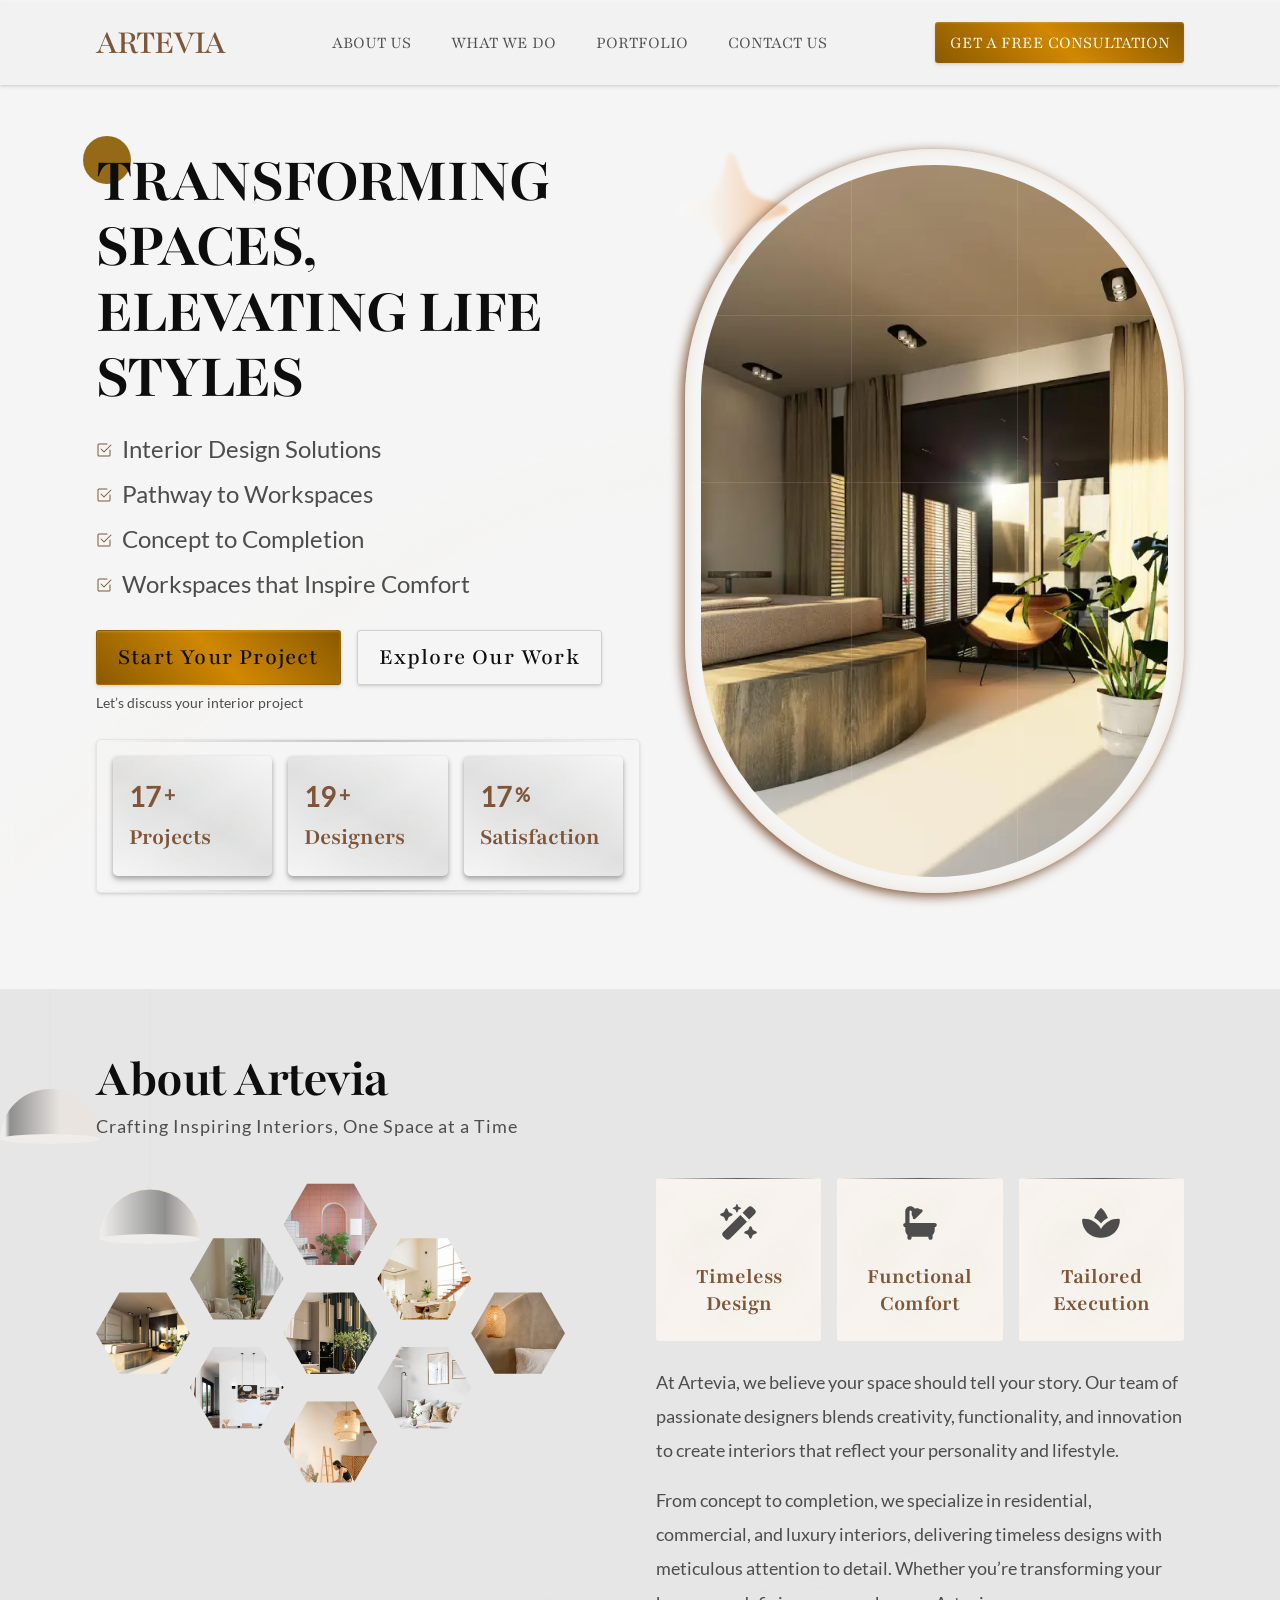
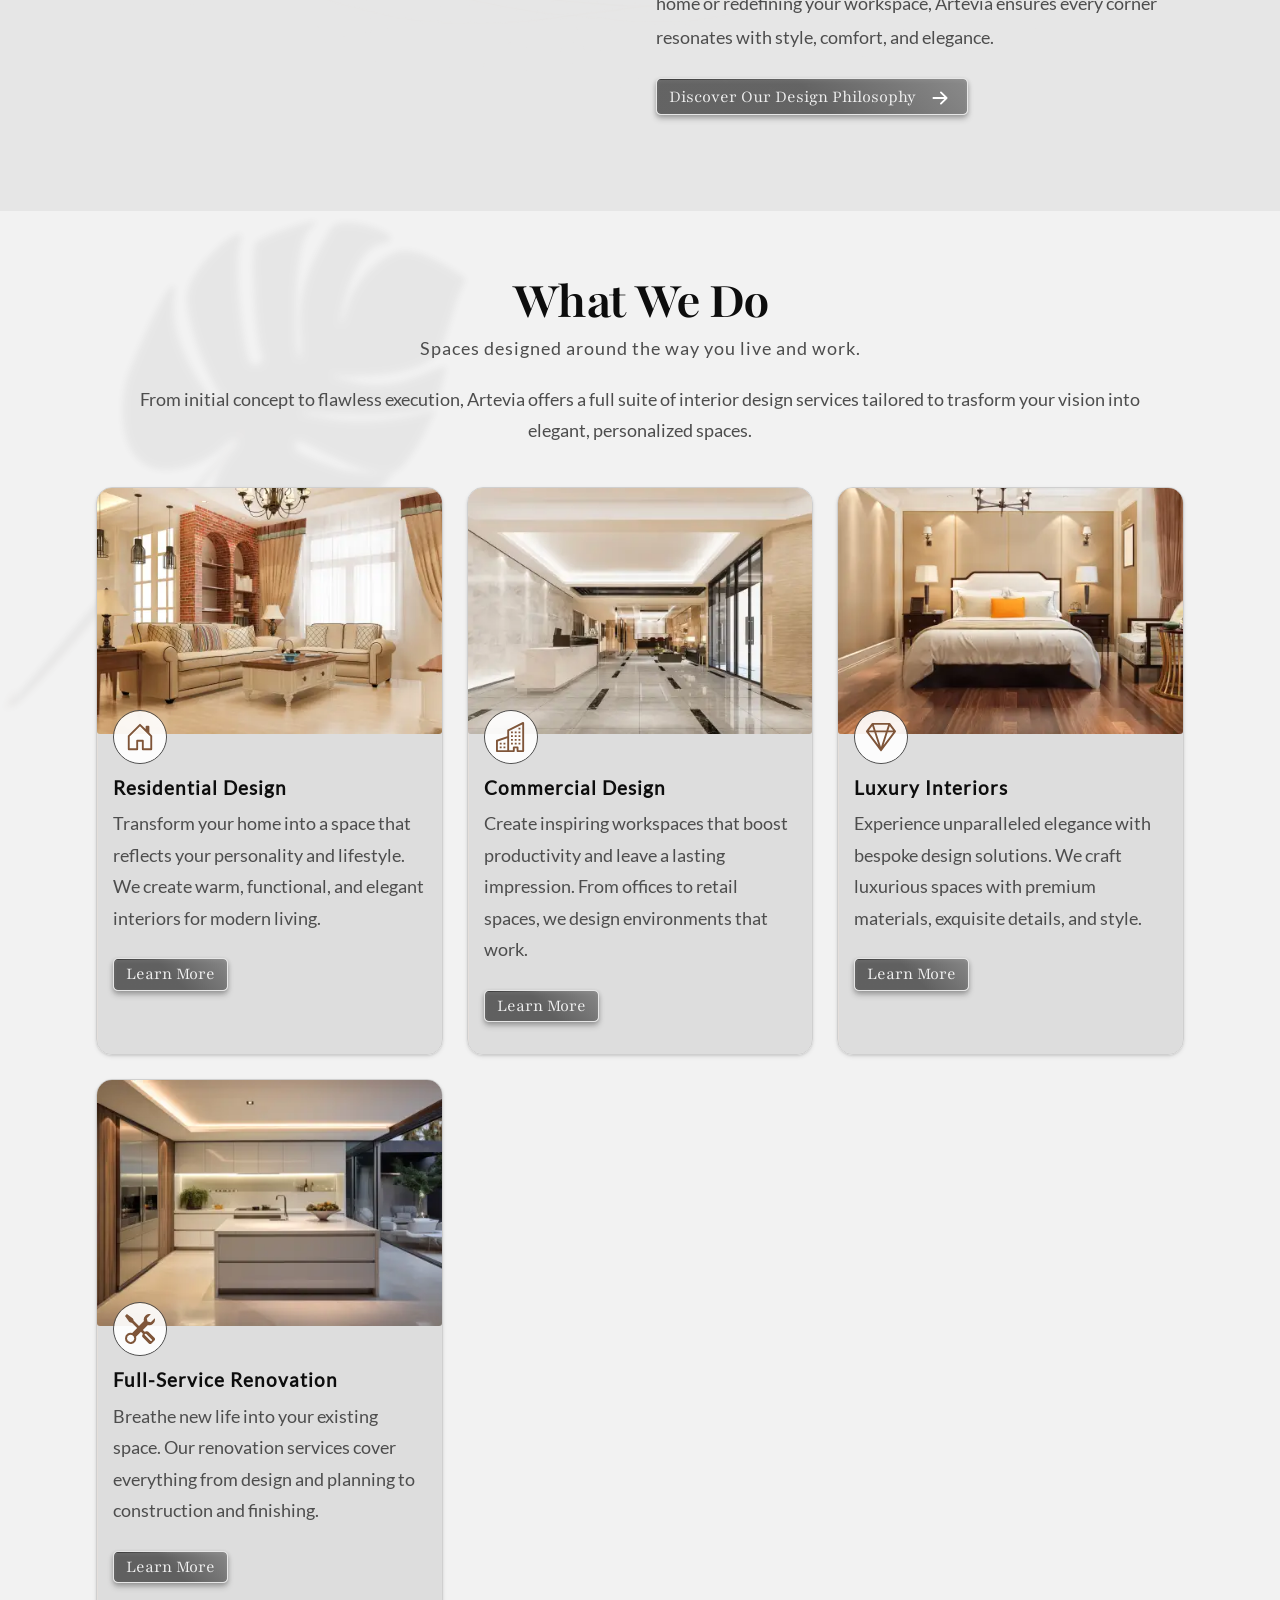
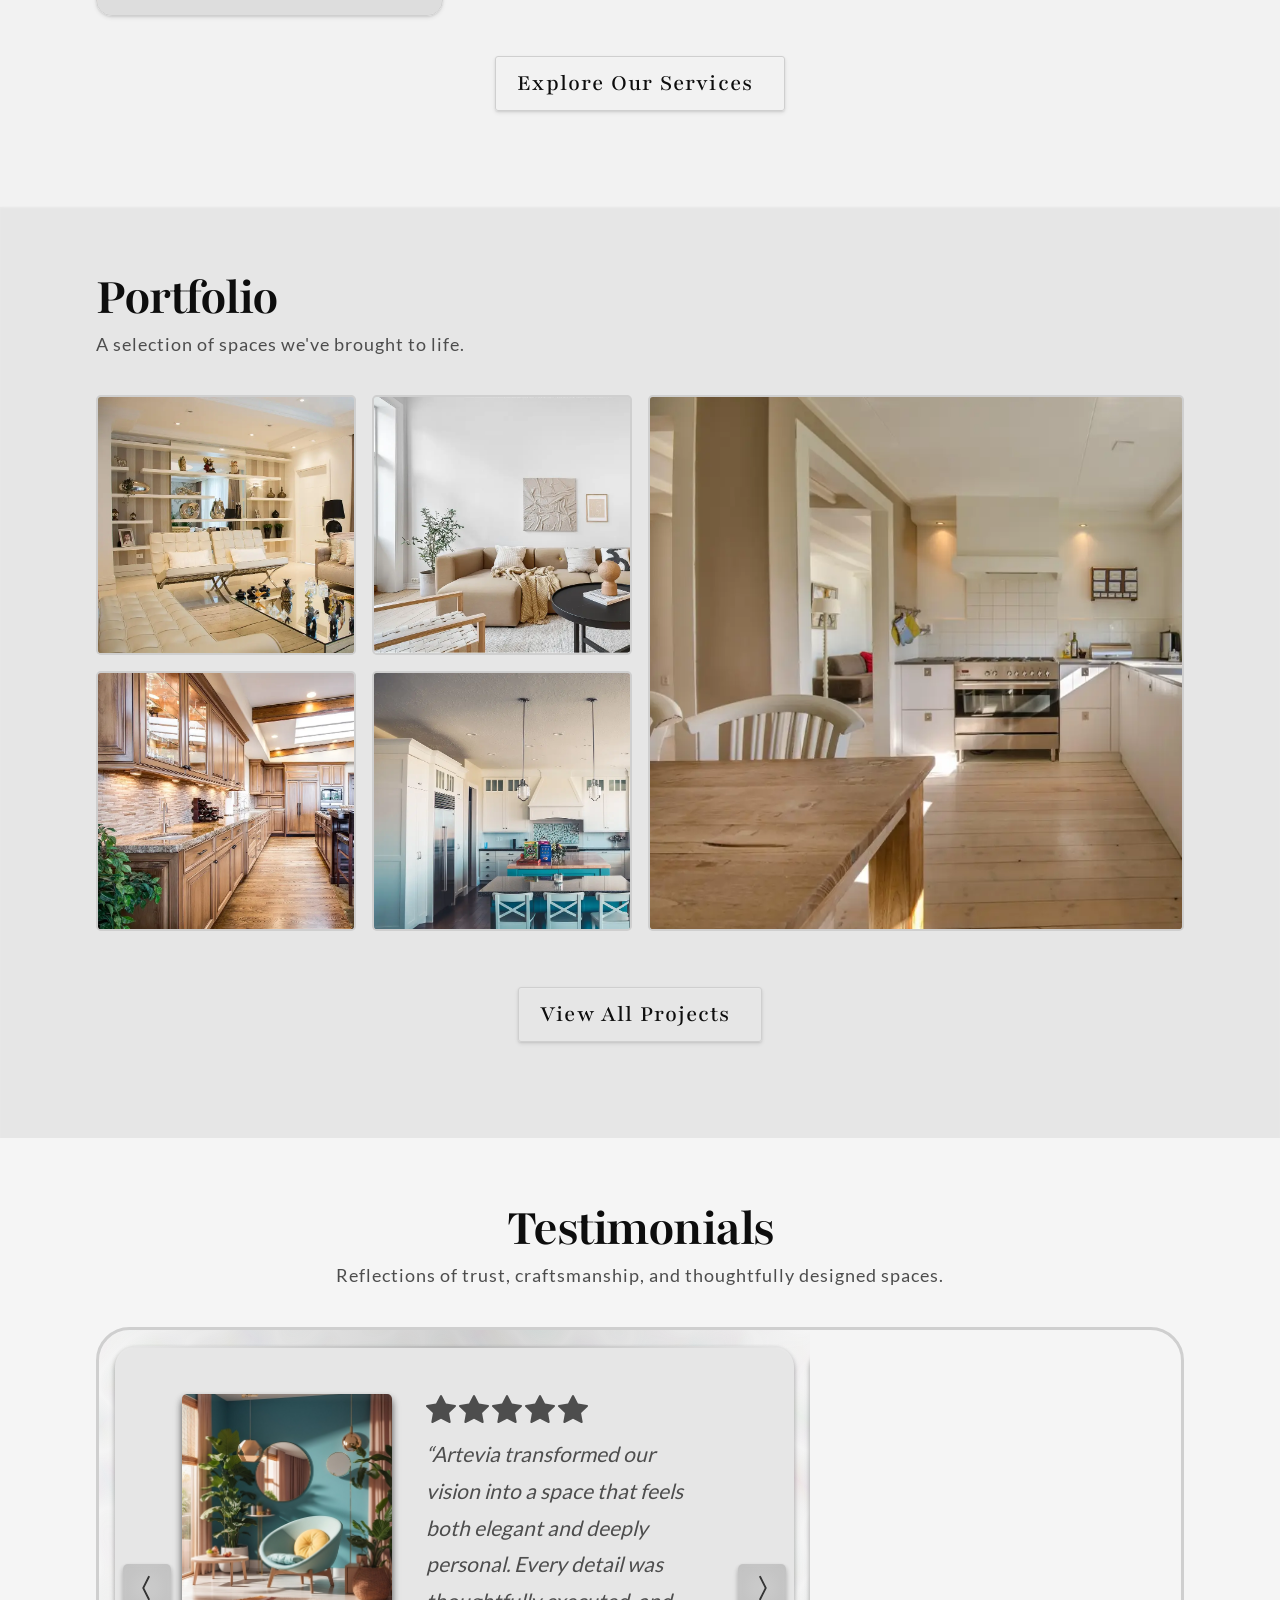
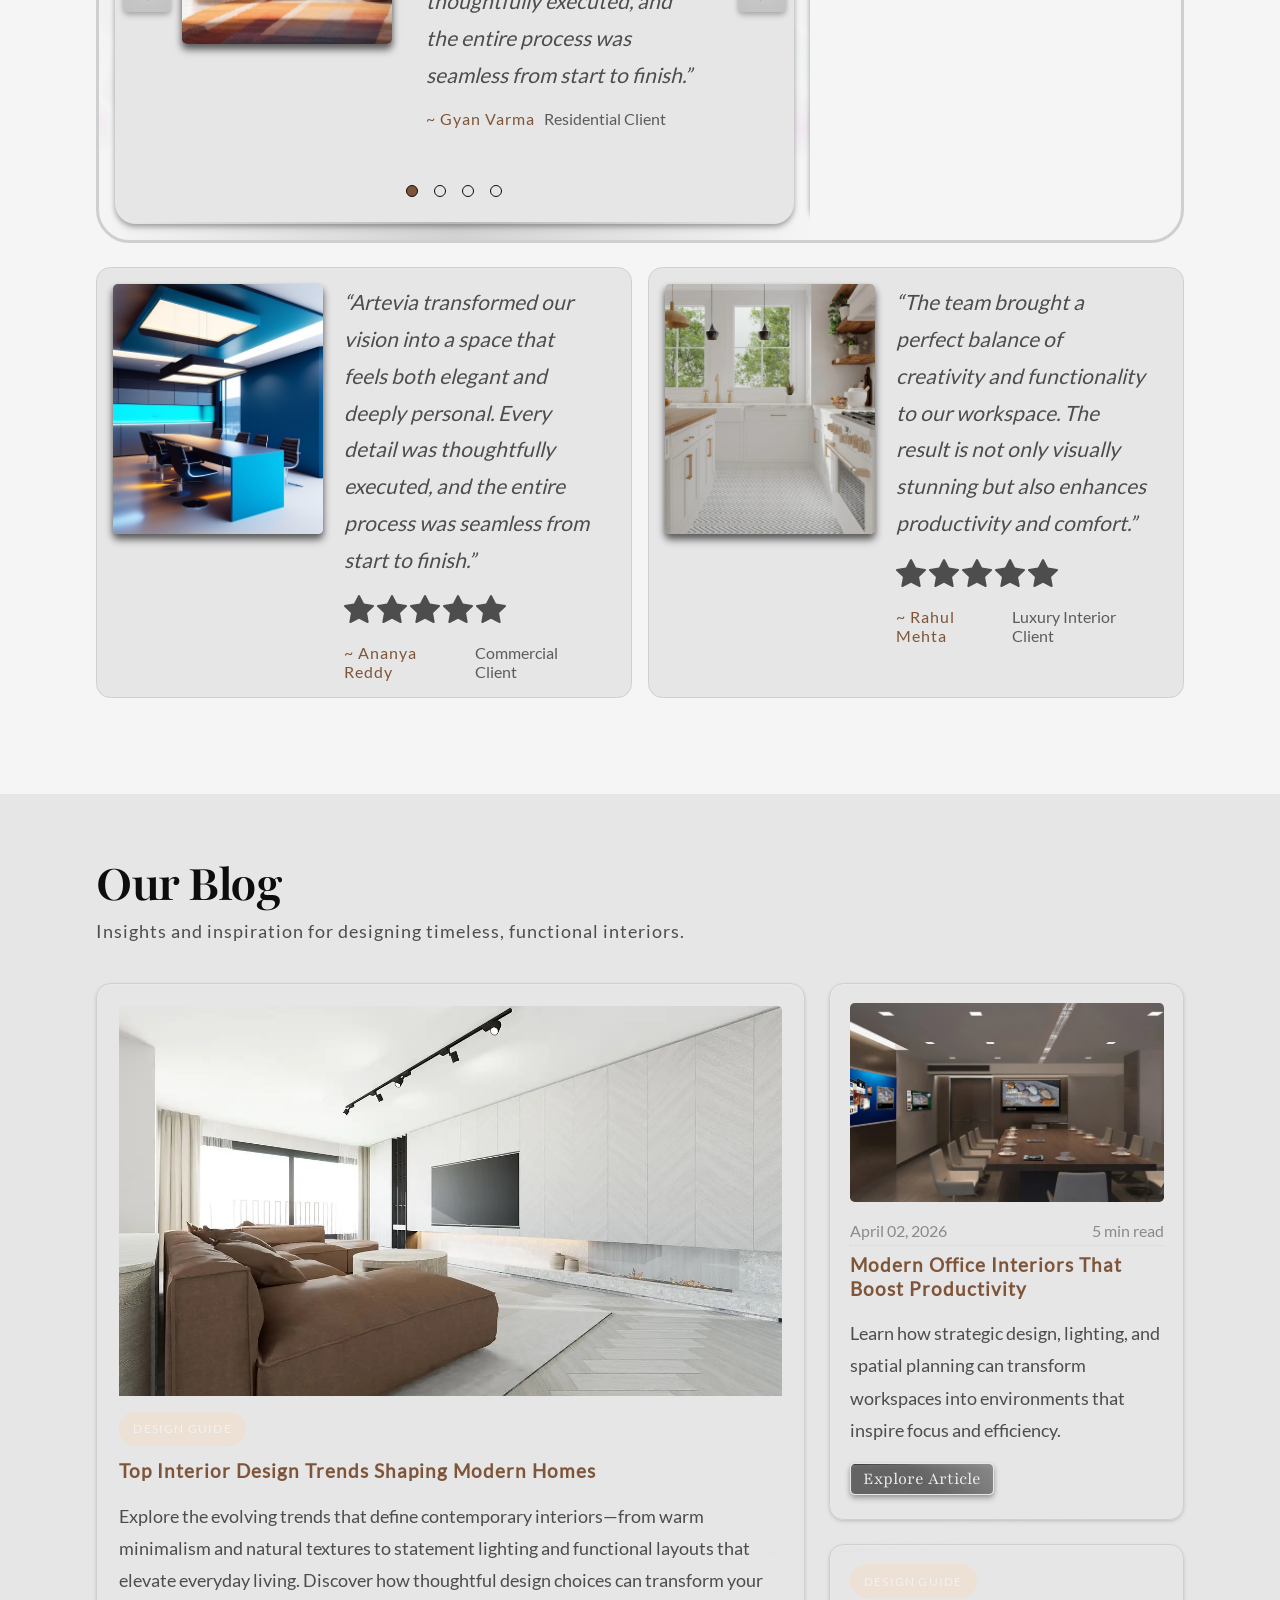
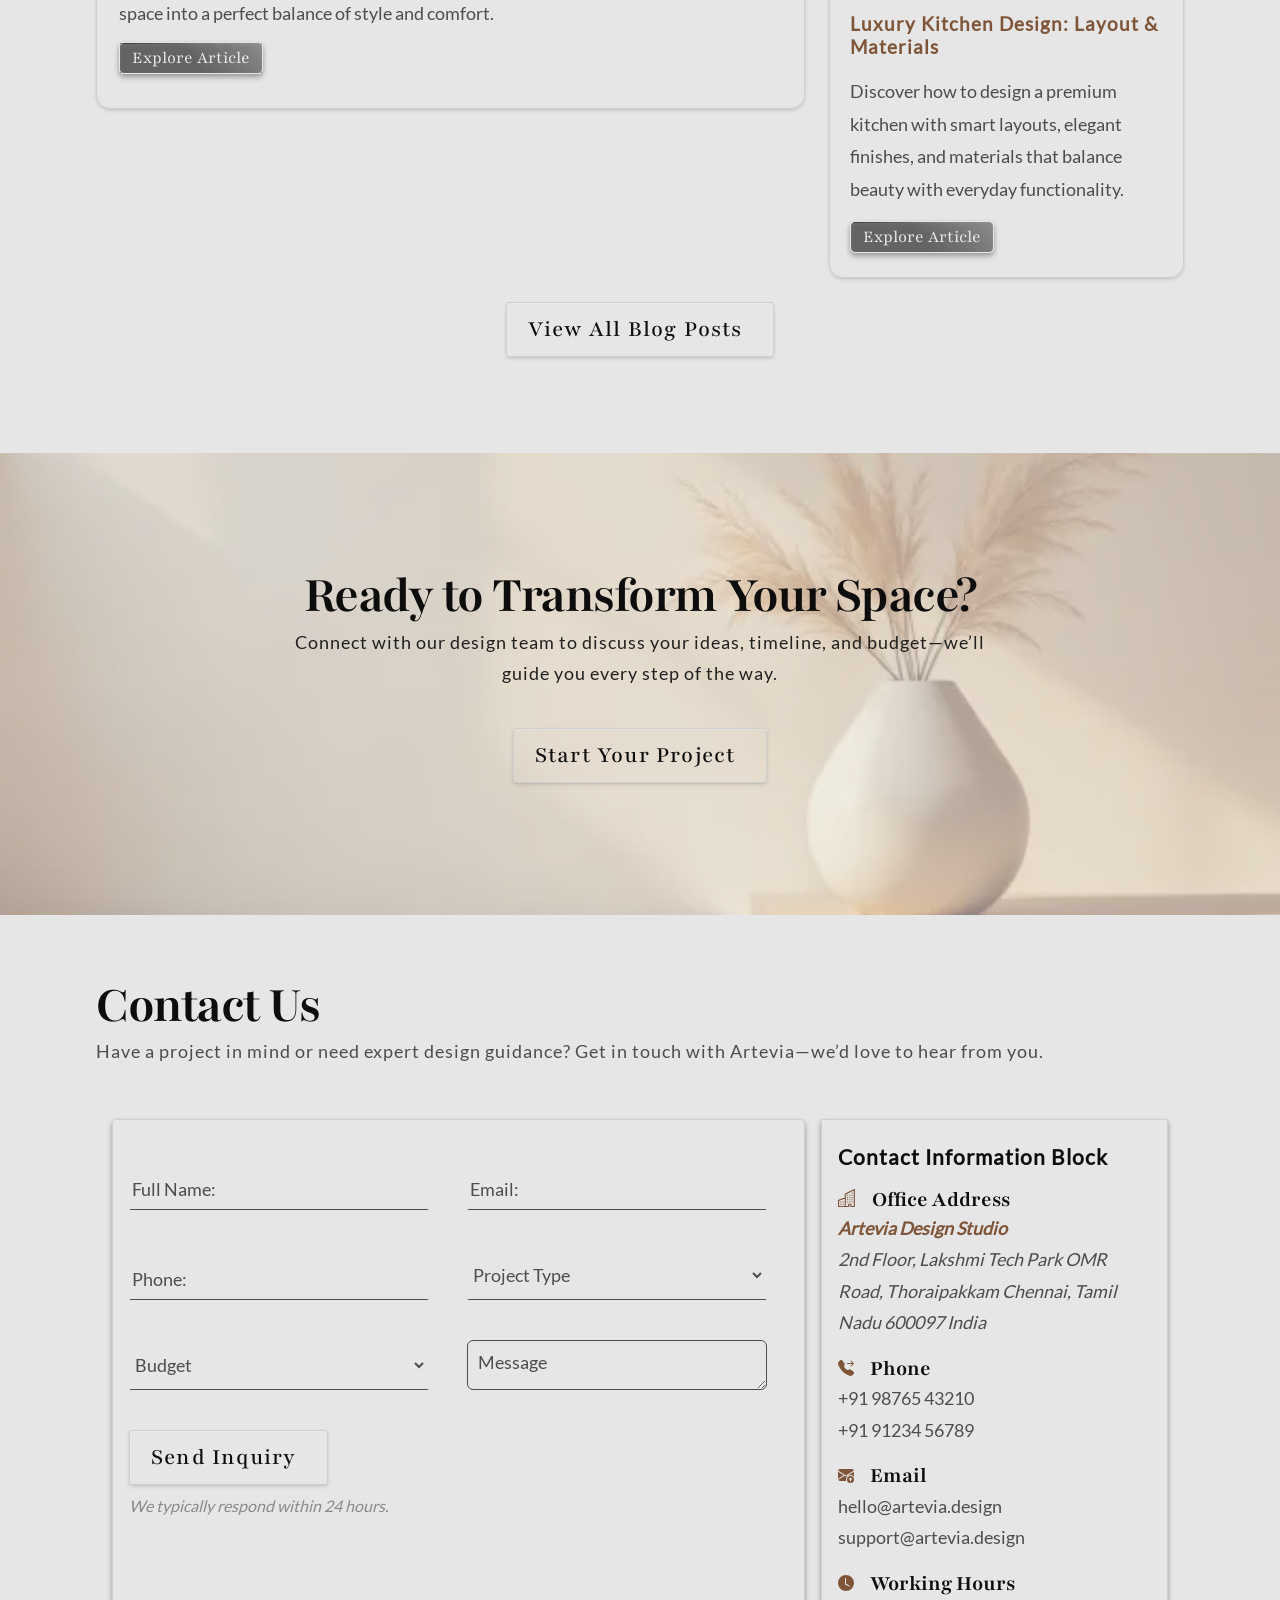
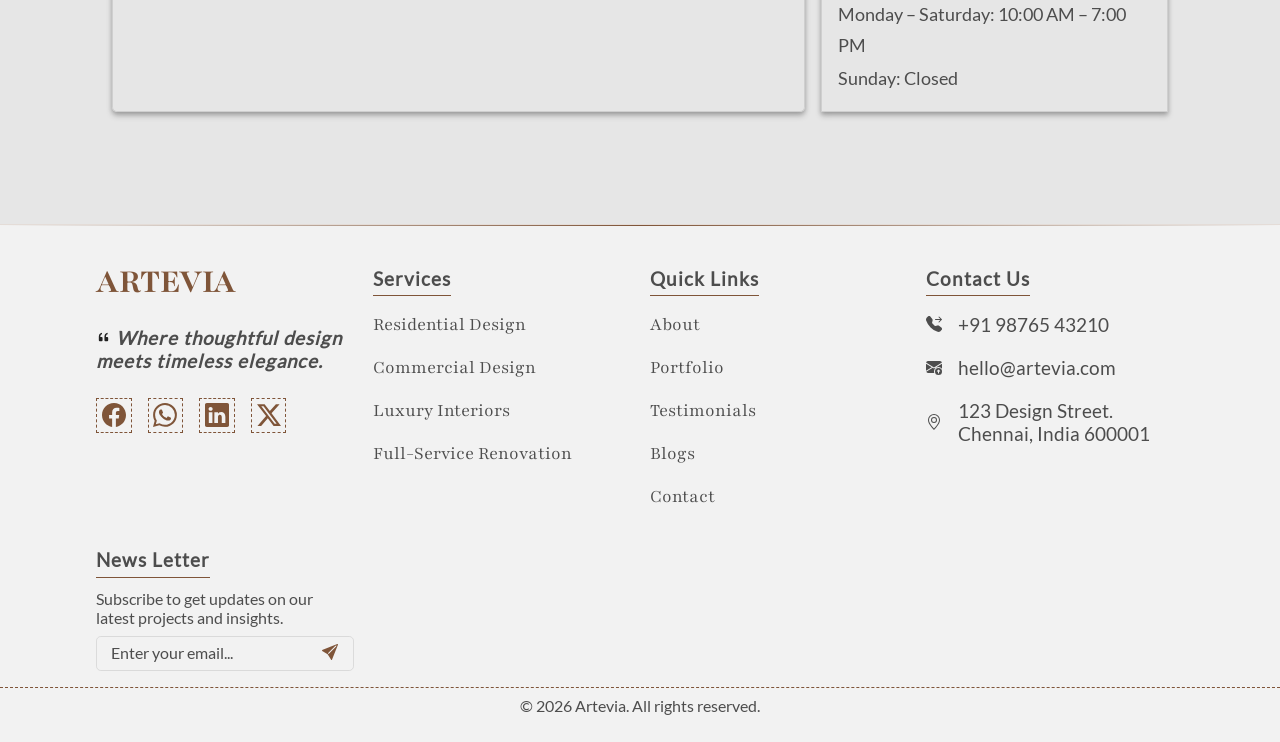
==== commit 2a364c84: "button and card background chagnes" ====
--- a/index.html
+++ b/index.html
@@ -86,13 +86,6 @@
                 </p>
 
                 <div class="heroMetrics mt-24">
-                    <svg viewBox="0 0 1000 200" xmlns="http://www.w3.org/2000/svg" aria-hidden="true">
-                            <filter id="noise1" x="0" y="0" width="100%" height="100%">
-                                <feTurbulence baseFrequency="0.012" stitchTiles="stitch" />
-                            </filter>
-                            <rect x="0" y="0" width="1000" height="200" fill="purple" filter="url(#noise1)" />
-                    </svg>
-
                     <div class="metricCounter mc1">
                         <div class="counterData"><span data-count="120" class="counterVal">0</span> <span class="counterText">+</span></div> 
                         <h3>
@@ -236,9 +229,14 @@
                     </div>
                 </div>
 
-                <div class="aboutCol aboutCountersCol">
-                    <div class="aboutCounters">
-                        <div class="aboutCounter active">
+                <!-- <div class="aboutCol aboutCountersCol">
+
+                </div> -->
+
+                <div class="aboutCol">
+                    <div class="aboutContent">
+                        <div class="aboutCounters">
+                        <div class="aboutCounter">
                             <div class="counterIcon test">
                             <svg xmlns="http://www.w3.org/2000/svg" viewBox="0 0 640 640"><!--!Font Awesome Free 7.2.0 by @fontawesome - https://fontawesome.com License - https://fontawesome.com/license/free Copyright 2026 Fonticons, Inc.--><path fill="#441b06" d="M295.4 37L310.2 73.8L347 88.6C350 89.8 352 92.8 352 96C352 99.2 350 102.2 347 103.4L310.2 118.2L295.4 155C294.2 158 291.2 160 288 160C284.8 160 281.8 158 280.6 155L265.8 118.2L229 103.4C226 102.2 224 99.2 224 96C224 92.8 226 89.8 229 88.6L265.8 73.8L280.6 37C281.8 34 284.8 32 288 32C291.2 32 294.2 34 295.4 37zM142.7 105.7L164.2 155.8L214.3 177.3C220.2 179.8 224 185.6 224 192C224 198.4 220.2 204.2 214.3 206.7L164.2 228.2L142.7 278.3C140.2 284.2 134.4 288 128 288C121.6 288 115.8 284.2 113.3 278.3L91.8 228.2L41.7 206.7C35.8 204.2 32 198.4 32 192C32 185.6 35.8 179.8 41.7 177.3L91.8 155.8L113.3 105.7C115.8 99.8 121.6 96 128 96C134.4 96 140.2 99.8 142.7 105.7zM496 368C502.4 368 508.2 371.8 510.7 377.7L532.2 427.8L582.3 449.3C588.2 451.8 592 457.6 592 464C592 470.4 588.2 476.2 582.3 478.7L532.2 500.2L510.7 550.3C508.2 556.2 502.4 560 496 560C489.6 560 483.8 556.2 481.3 550.3L459.8 500.2L409.7 478.7C403.8 476.2 400 470.4 400 464C400 457.6 403.8 451.8 409.7 449.3L459.8 427.8L481.3 377.7C483.8 371.8 489.6 368 496 368zM492 64C503 64 513.6 68.4 521.5 76.2L563.8 118.5C571.6 126.4 576 137 576 148C576 159 571.6 169.6 563.8 177.5L475.6 265.7L374.3 164.4L462.5 76.2C470.4 68.4 481 64 492 64zM76.2 462.5L340.4 198.3L441.7 299.6L177.5 563.8C169.6 571.6 159 576 148 576C137 576 126.4 571.6 118.5 563.8L76.2 521.5C68.4 513.6 64 503 64 492C64 481 68.4 470.4 76.2 462.5z"/></svg>
                             </div>
@@ -264,21 +262,13 @@
                             </div>
                         </div>
                     </div>
-                </div>
-
-                <div class="aboutCol">
-                    <div class="aboutContent">
-                        <p class="aboutFixedContent">
+                        <p class="aboutFixedContent mt-24">
                             At Artevia, we believe your space should tell your story. Our team of passionate designers blends creativity, functionality, and innovation to create interiors that reflect your personality and lifestyle.
                             <br>
                             <span class="paraMargin"></span>
                             From concept to completion, we specialize in residential, commercial, and luxury interiors, delivering timeless designs with meticulous attention to detail. Whether you’re transforming your home or redefining
                             your workspace, Artevia ensures every corner resonates with style, comfort, and elegance.
                             
-                            <!-- <p>
-                            We take a collaborative approach, listening closely to your vision and translating it into thoughtfully curated spaces that balance aesthetics with practicality. By combining high-quality materials, smart planning, and refined craftsmanship, we create environments that are not only visually striking but also deeply livable.
-                            Every project is guided by purpose, precision, and passion—resulting in interiors that stand the test of time while evolving seamlessly with your needs. At Artevia, design isn’t just about how a space looks; it’s about how it feels, functions, and inspires every day.
-                        </p> -->
                         </p>
 
 
--- a/Assets/css/style.css
+++ b/Assets/css/style.css
@@ -89,14 +89,36 @@
 }
 
 .card-btn{
+  position: relative;
   border-radius: 0.3rem;
   padding: 4.2px 12px !important;
-  color: var(--theme-300) !important;
-  background: var(--bg-light);
+  color: var(--bg-dark) !important;
+  background: transparent;
   box-shadow: var(--shadow-m);
   border: 1px solid var(--bg-light);
   cursor: pointer;
+  overflow: hidden;
   transition: 0.3s;
+}
+
+.card-btn::before,
+.card-btn::after{
+  content: "";
+  position: absolute;
+  inset: 0;
+  background: linear-gradient(45deg, var(--text), var(--text), var(--text-muted));
+  opacity: 0.6;
+  z-index: -1;
+}
+.card-btn::after{
+  inset: initial;
+  height: 1px;
+  background: red;
+  background: linear-gradient(45deg, var(--text),#0000, #0000);
+  top: 0;
+  left: 0;
+  width: 100%;
+  opacity: 0.6;
 }
 .card-btn:hover{
   box-shadow: var(--shadow-s);
@@ -496,7 +518,7 @@
   height: 100%;
   left: 0;
   top: 0;
-  opacity: 0.03;
+  opacity: 0.5;
 }
 .metricCounter {
   position: relative;
@@ -510,9 +532,19 @@
   margin-inline: auto;
   box-shadow: var(--shadow-m);
   overflow: hidden;
-}
-.metricCounter::before,
-.metricCounter::after {
+  isolation: isolate;
+}
+.heroMetrics .glassNoise,
+.aboutCounters .aboutCounter .glassNoise {
+  position: absolute;
+  inset: 0;
+  width: 100%;
+  height: 100%;
+  opacity: 0.03;
+  pointer-events: none;
+  z-index: -1;
+}
+.metricCounter::before{
   position: absolute;
   content: "";
   inset: 0;
@@ -521,15 +553,6 @@
   background: linear-gradient(30deg, transparent, var(--text-muted), transparent);
   opacity: 0.12;
   z-index: -1;
-}
-.metricCounter::after {
-  inset: initial;
-  width: 100%;
-  height: 2px;
-  top: 0;
-  left: 0;
-  background: linear-gradient(90deg, transparent, var(--text-muted), transparent);
-  opacity: 0.12;
 }
 .metricCounter .counterVal.bounceUp {
   animation: bounceUp 1.2s 1 ease-in-out;
@@ -1042,6 +1065,8 @@
 }
 .aboutCounters {
   position: relative;
+  display: flex;
+  gap: 1rem;
   overflow: hidden;
   background: transparent;
 }
@@ -1051,9 +1076,7 @@
   overflow: hidden;
 }
 .aboutContent p {
-  line-height: 1.9;
-  max-width: 1000px;
-  overflow: hidden;
+  line-height: 1.9;  overflow: hidden;
 }
 
 .aboutCounters .aboutCounter {
@@ -1138,7 +1161,7 @@
   margin-left: 9px;
   margin-bottom: -3px;
   transition: 0.21s ease-in-out;
-  fill: var(--theme-500)
+  fill: var(--bg);
 }
 .bottomCTA {
   position: relative;
@@ -2113,7 +2136,6 @@
   display: grid;
   grid-template-columns: 1fr 1fr;
   gap: 1.5rem;
-  background: transparent;
 }
 .aboutBlog::after{
   position: absolute;
@@ -2151,11 +2173,14 @@
   content: "";
   inset: 0;
   left: 0;top: 0;
-  background: radial-gradient(
+  /* background: radial-gradient(
     var(--bg-light) 20%,
     var(--bg-light)
-  );
+  ); */
   opacity: 0.9;
+}
+.arteviaPageBannerContenent p{
+  color: #414040;
 }
 .bgCircles{
   position: absolute;
@@ -2454,6 +2479,11 @@
 }
 .designersList li{
   margin-bottom: 0.6rem;
+  list-style-type: disc;
+}
+.designersList li::marker{
+  color: var(--text-muted);
+  font-size: 1.2rem;
 }
 .designersList li a {
   position: relative;
@@ -2875,11 +2905,24 @@
   margin-left: -1.2rem;
 }
 .abSearchBox, .newsLetterBoxWrap{
-  padding: 1rem;
   border-radius: 0.3rem;
 }
 .newsLetterBoxWrap{
   padding: 0px;
+}
+.arteviaPageCol .catgName,
+.ppCardContent .ppCardTitle,
+.ppCardContent .ppCardDate,
+.ppCardContent .ppCardReadTime{
+  color: var(--text-muted); 
+}
+.ppCardContent .ppCardReadTime{
+  margin-top: 0.72rem;
+}
+.ppCardContent .ppCardDate{
+  margin-top: 0.42rem;
+  font-size: 0.72rem;
+  opacity: 0.6;
 }
 .abiSearchBoxInput, .newsLetterBox{
   display: flex;
@@ -2891,6 +2934,9 @@
   background: transparent;
   padding: 0.42rem 0.9rem;
   color: var(--text-muted) !important;
+}
+.abiSearchBoxInput{
+  padding: 0.3rem 1rem;
 }
 .newsLetterBox input::placeholder{
   font-size: 1rem;
@@ -2930,6 +2976,10 @@
   display: flex;
   align-items: center;
 }
+.abiSearchBoxInput button{
+  padding: 0.3rem;
+  cursor: pointer;
+}
 .categoryWrap, .popularPosts{
   padding: 1rem;
   border: 1px solid #ccc9;
--- a/Assets/css/responsive/mobile.css
+++ b/Assets/css/responsive/mobile.css
@@ -230,6 +230,9 @@
   .heroMetrics, .aboutCounters {
     grid-template-columns: repeat(1, 1fr) !important;
   }
+  .aboutCounters{
+    display: block;
+  }
   .aboutCountersCol .aboutCounters {
     display: block;
   }
--- a/Assets/css/responsive/desktop.css
+++ b/Assets/css/responsive/desktop.css
@@ -185,7 +185,7 @@
     background: url("../../images/team/pattern.svg");
     background-size: cover;
     background-repeat: no-repeat;
-    opacity: 0.06;
+    opacity: 0.03;
     z-index: -1;
   }
   .designersGrid > p{
@@ -195,7 +195,7 @@
 @media screen and (min-width: 1200px) {
     .about .aboutRow {
     display: grid;
-    grid-template-columns: 2.1fr 1fr 1fr !important;
+    grid-template-columns: 1fr 1fr !important;
   }
   .testimonialRow{
     grid-template-columns: 2fr 1fr;
@@ -205,7 +205,7 @@
     gap: 1.2rem !important;
   }
   .aboutFixedContent{
-    min-width: 360px;
+    min-width: 300px;
   }
 }
 @media screen and (min-width: 1700px) {
